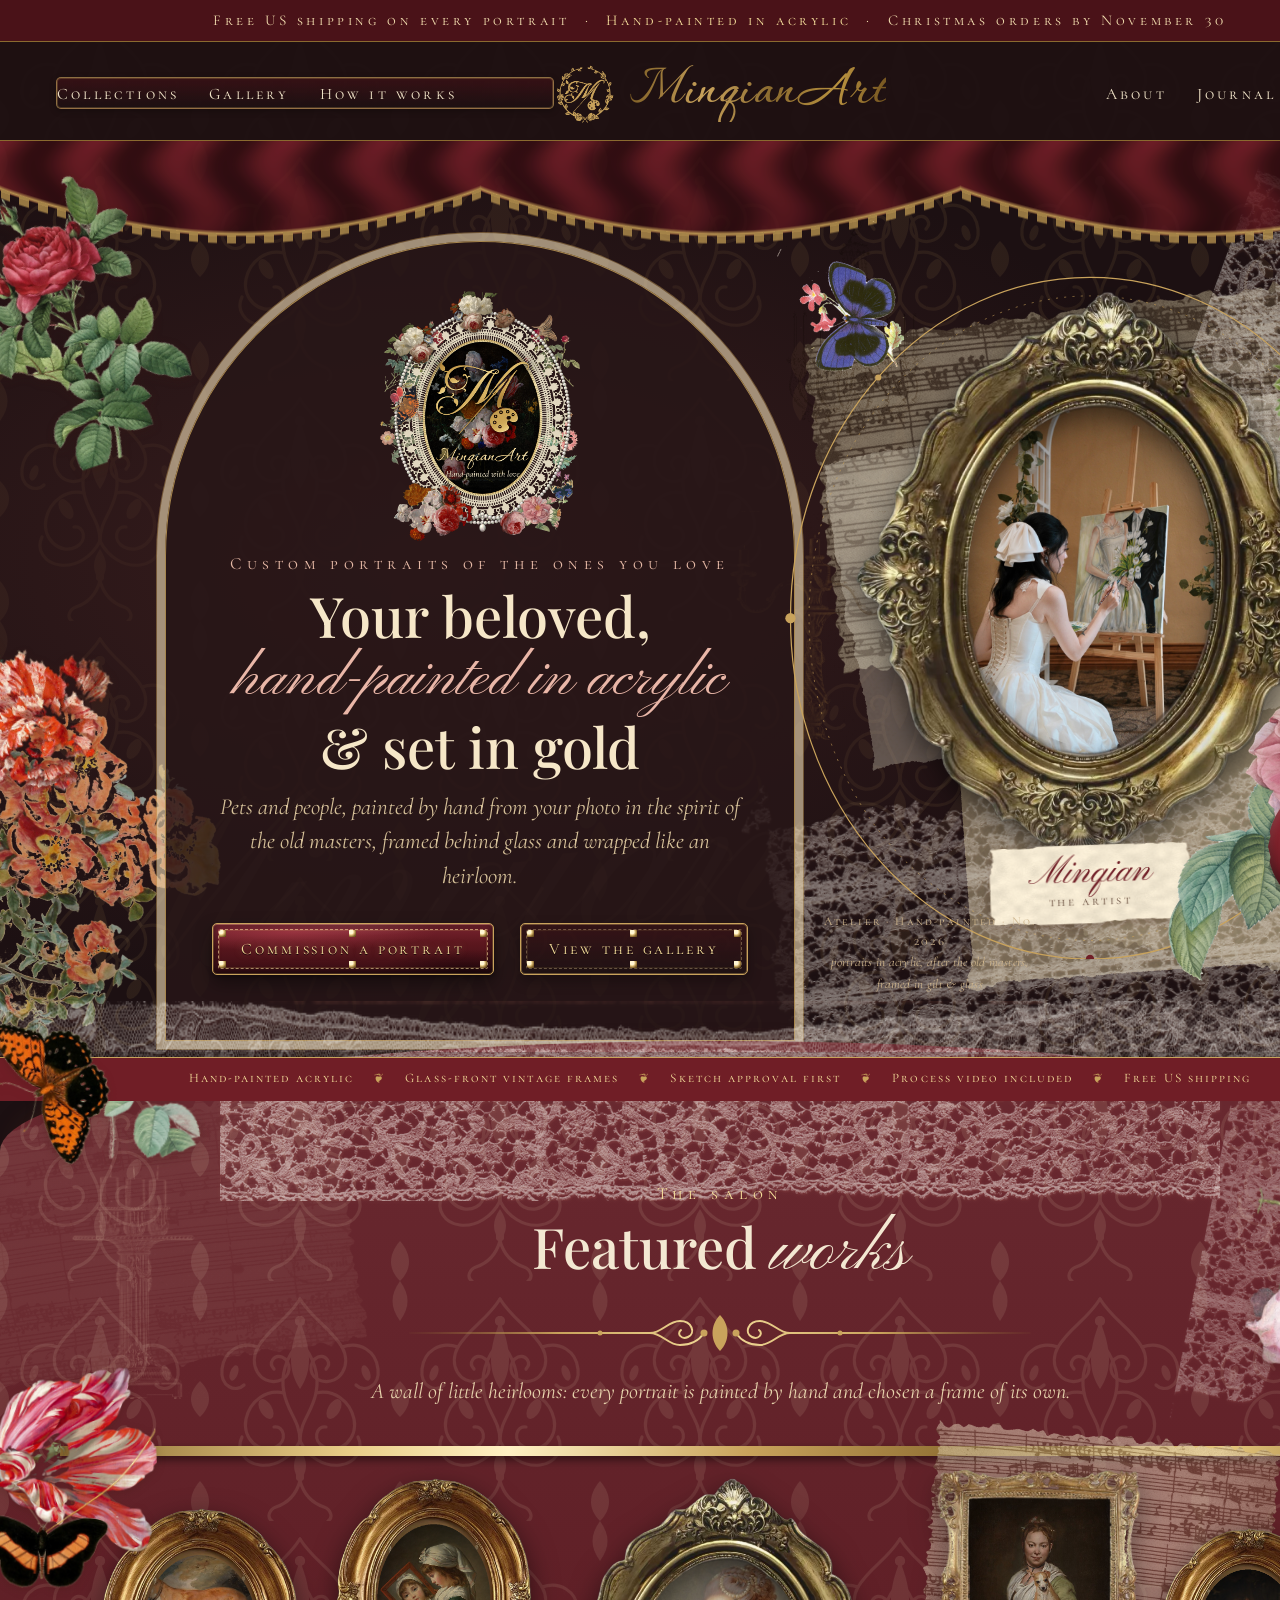
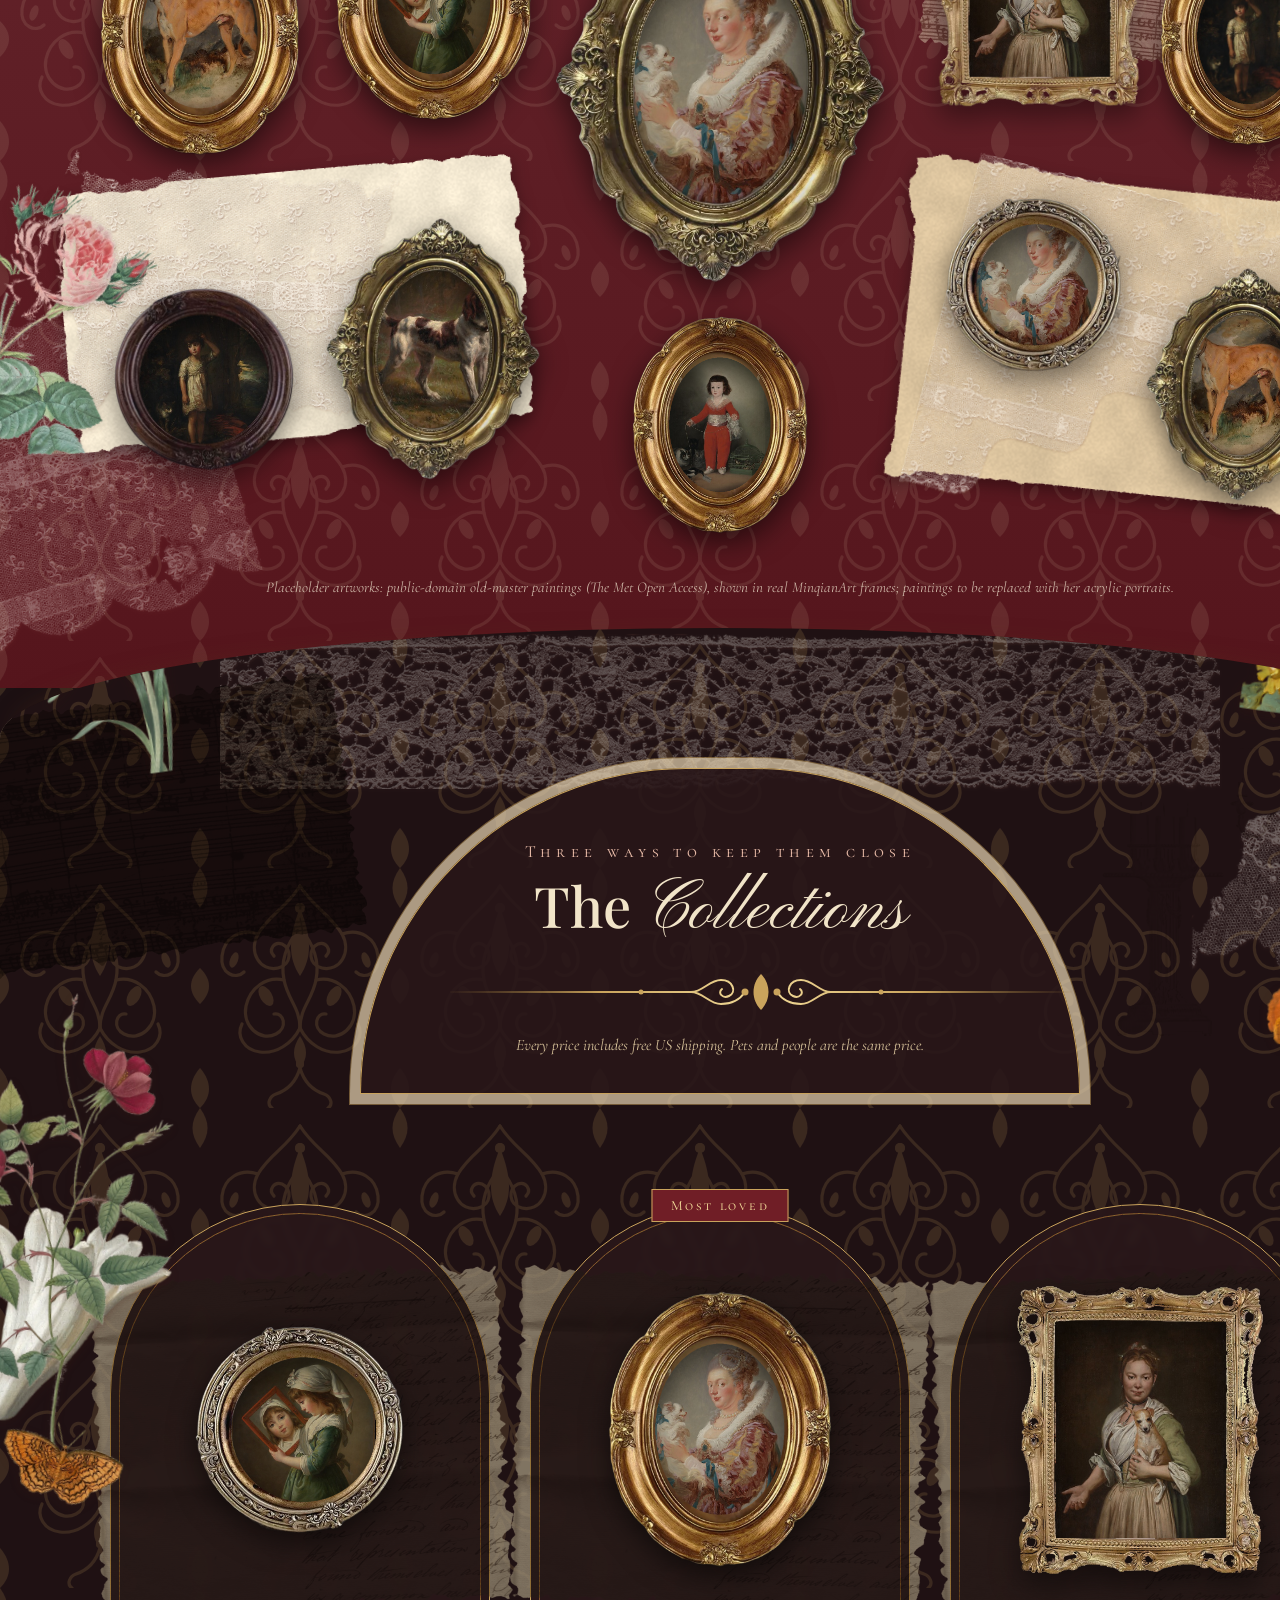
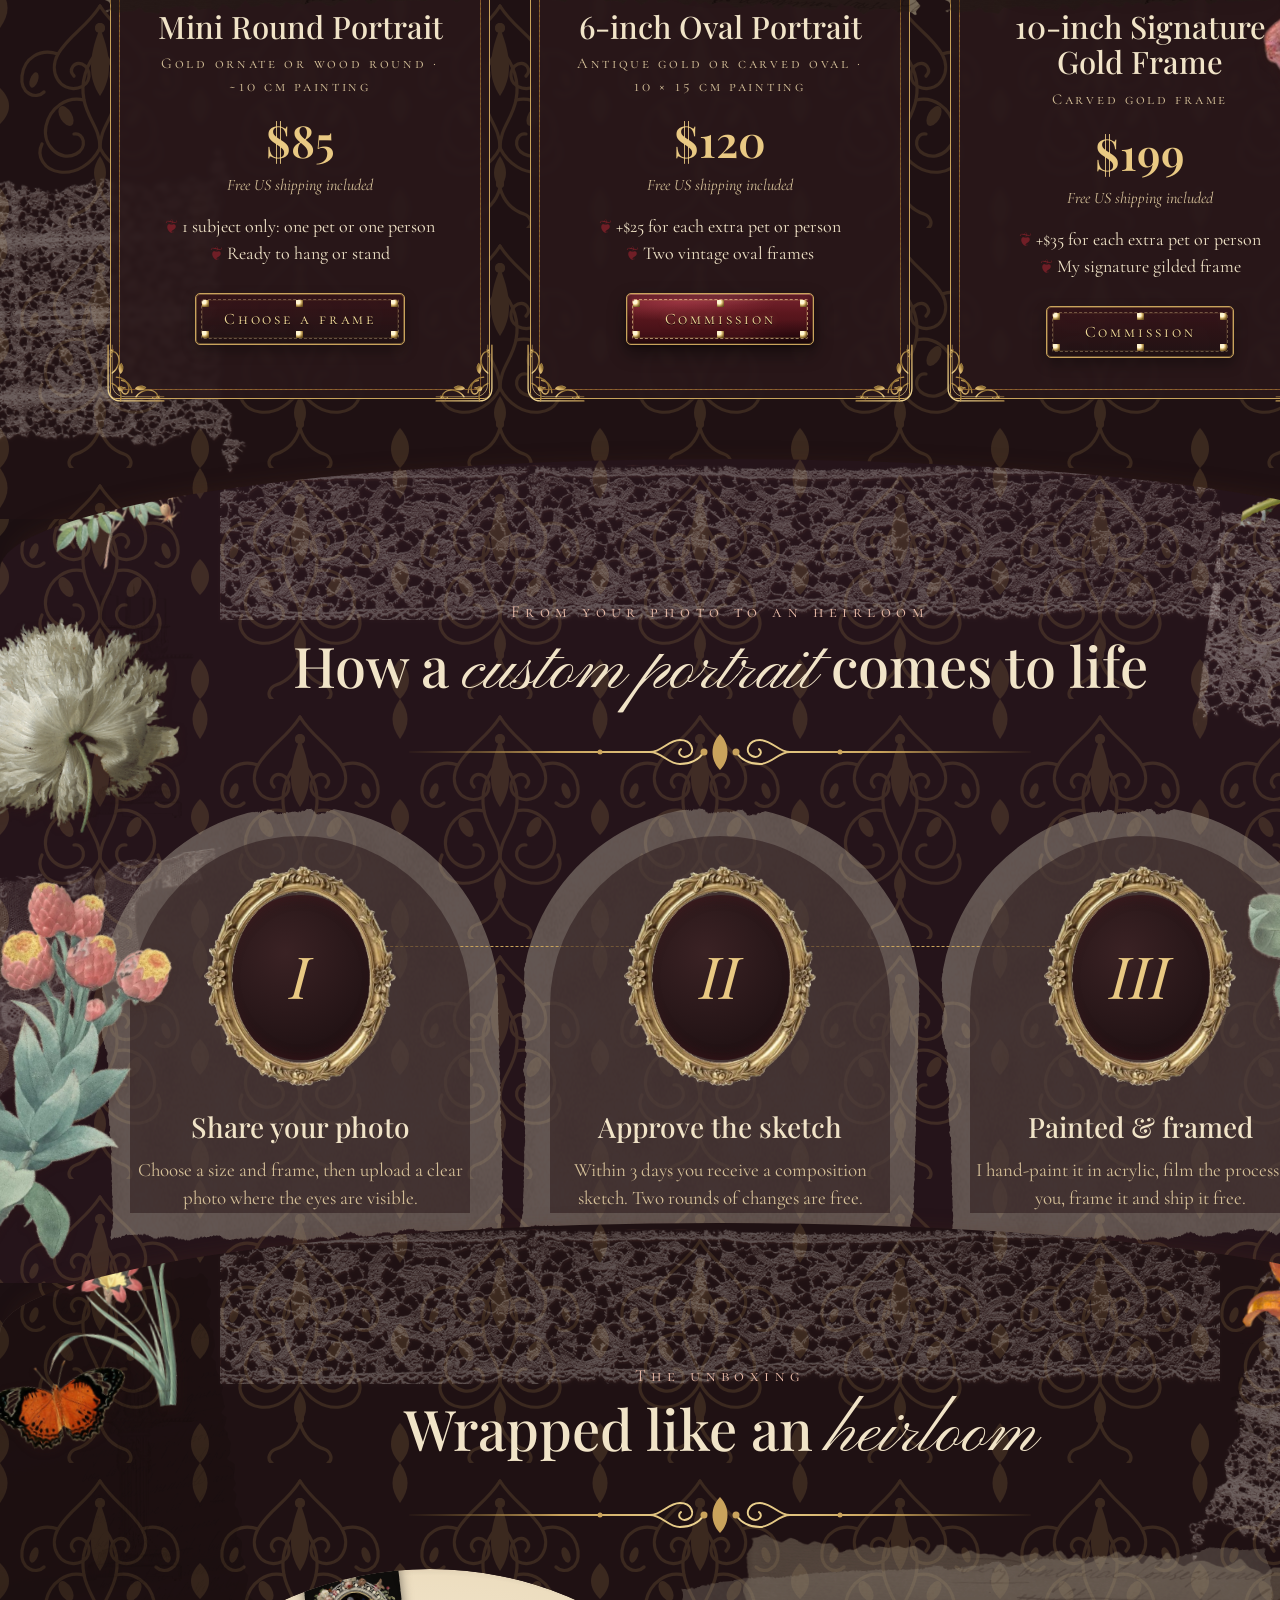
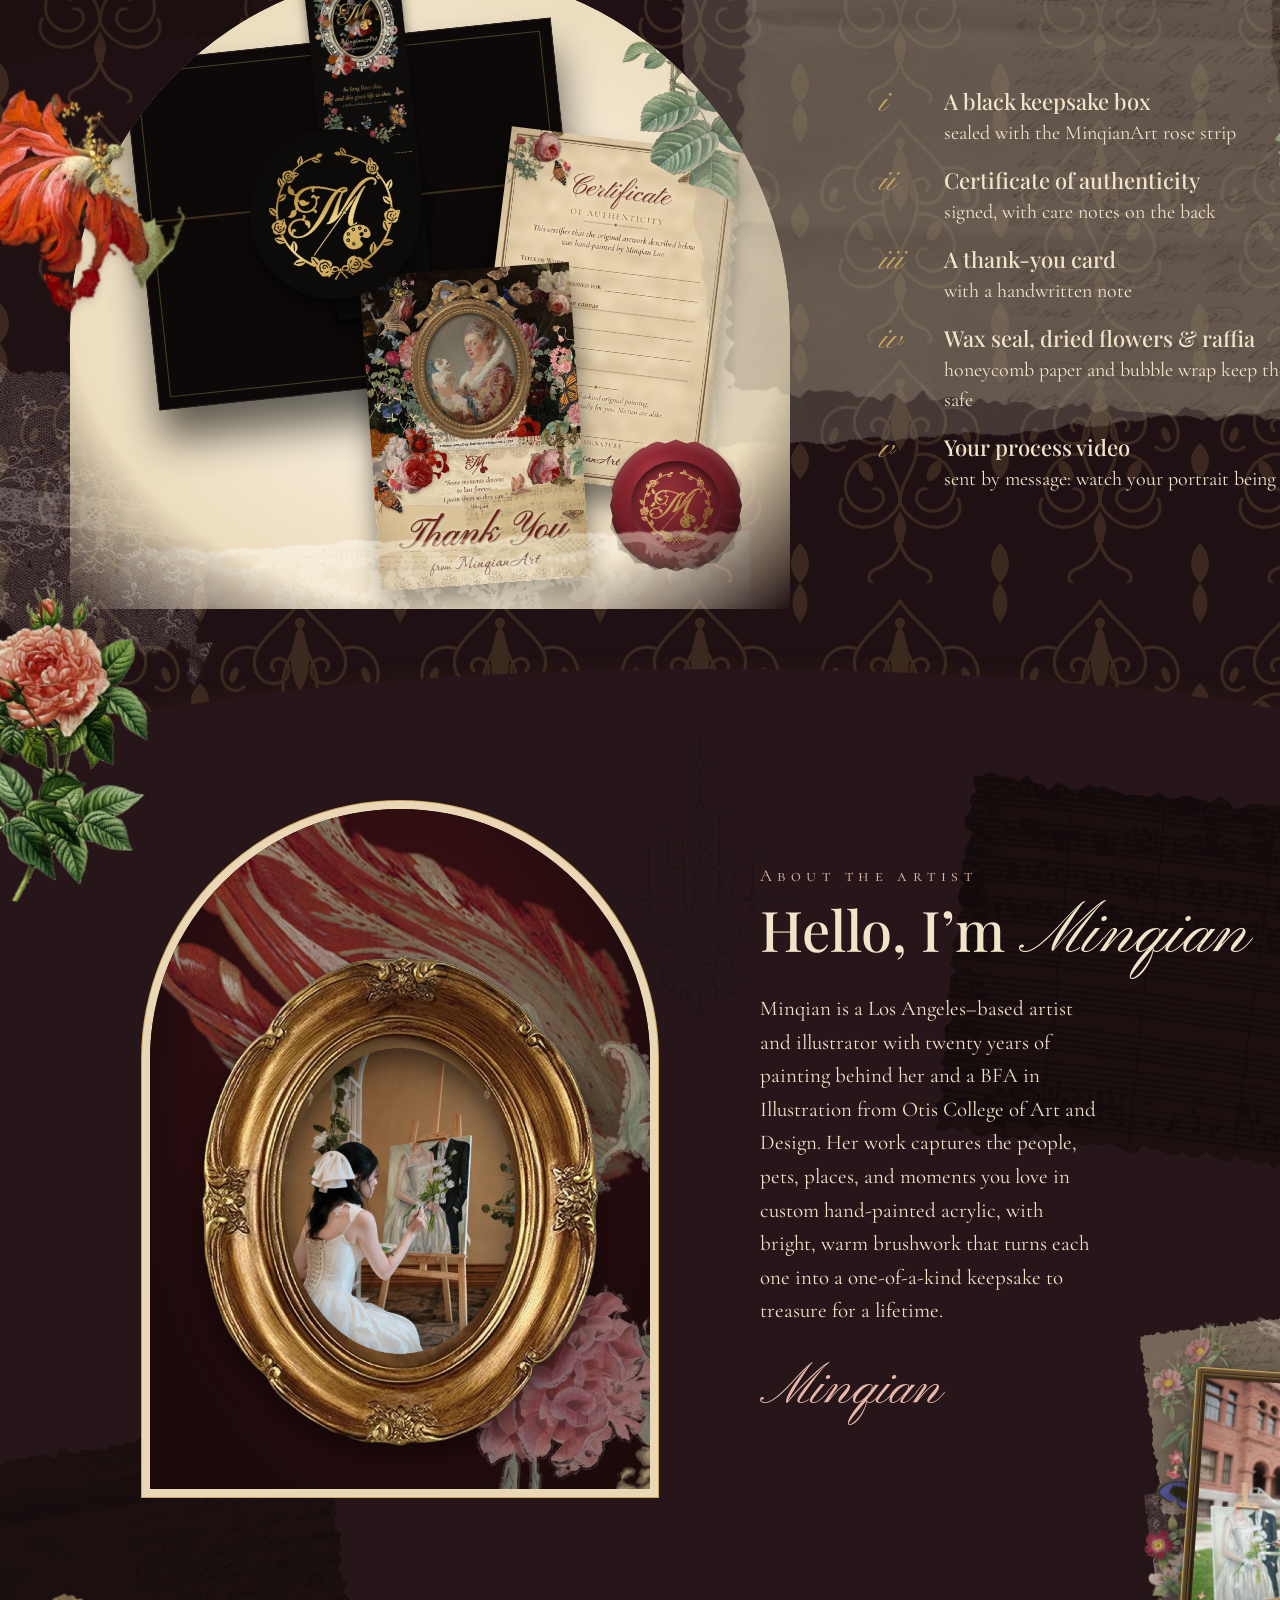
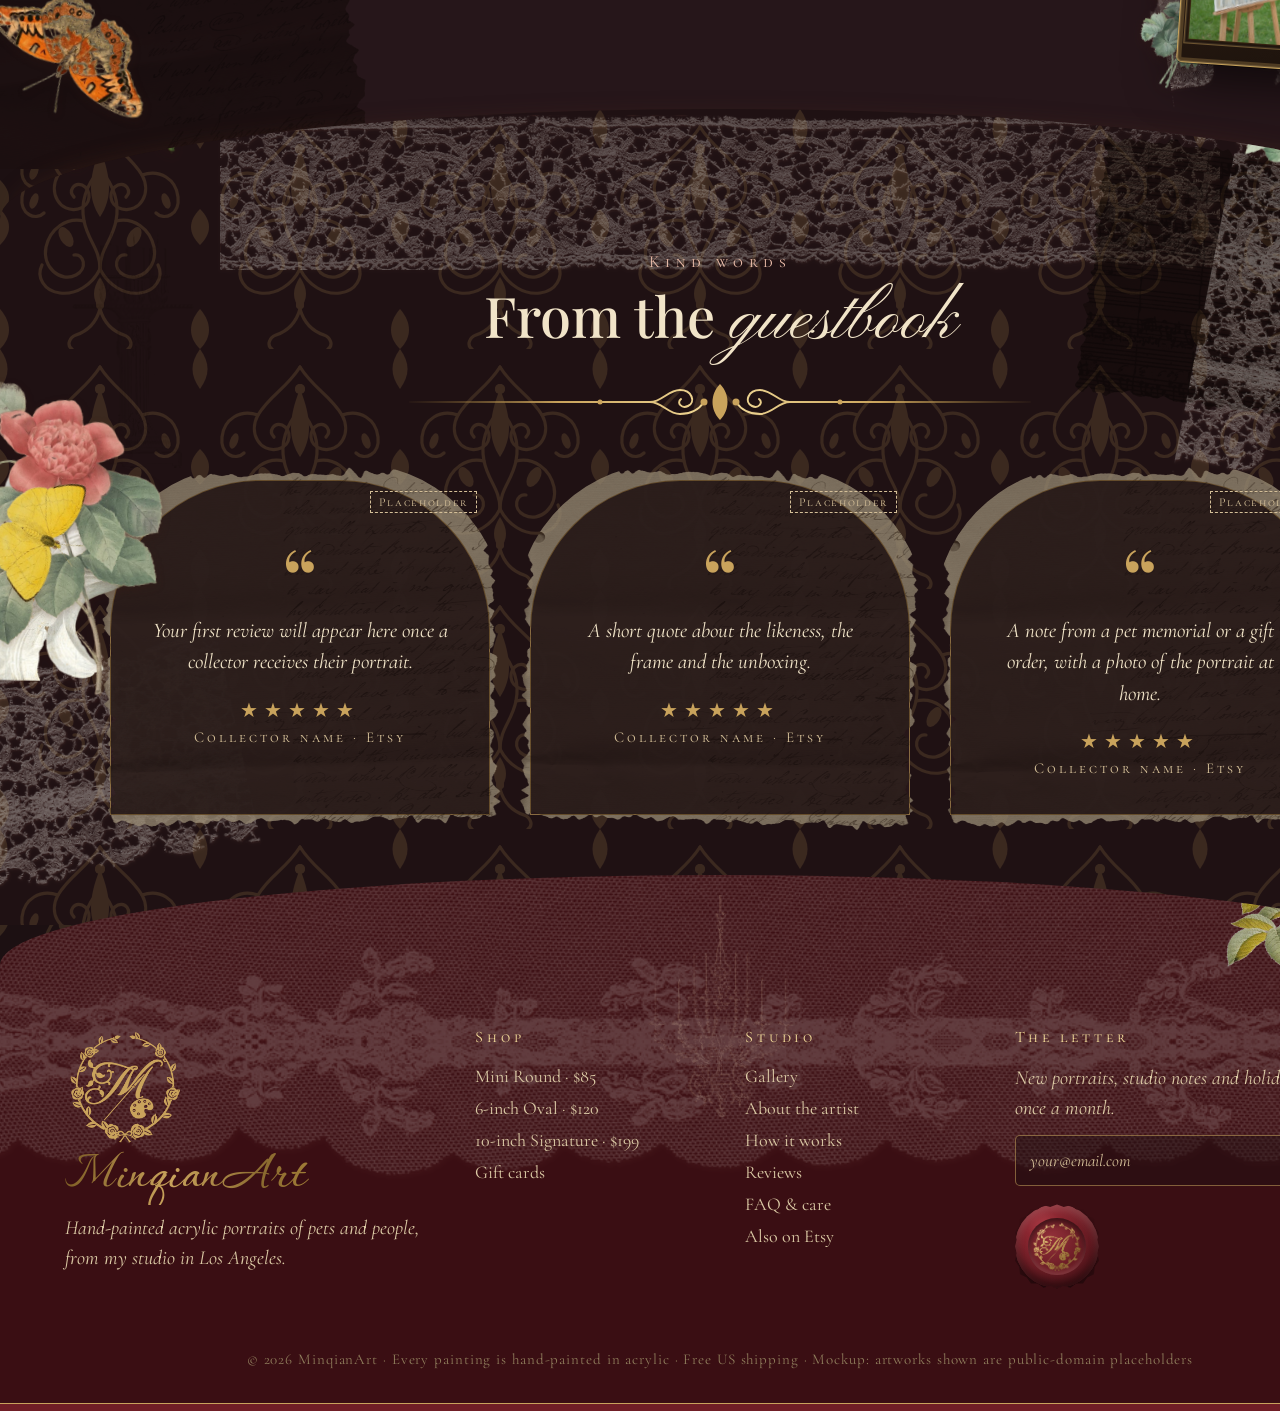
==== index.html @ 3412a164 "Mobile bio under S-oval; lush desktop About card deco Inline hero bio on mobile; richer lace/flower " ====
<!DOCTYPE html>
<html><head><meta charset="utf-8"><meta name="viewport" content="width=device-width,initial-scale=1"><title data-i18n-title="k22a8cf57" data-suffix="">MinqianArt · Hand-painted acrylic portraits</title>
<link rel="stylesheet" href="style.css"><link rel="stylesheet" href="v2.css"><link rel="stylesheet" href="v3.css"><link rel="stylesheet" href="mobile.css"><link rel="stylesheet" href="v2_mobile.css"><link rel="stylesheet" href="v3_mobile.css"><link rel="stylesheet" href="v4.css"><link rel="stylesheet" href="v4_mobile.css"><link rel="stylesheet" href="v5.css"><link rel="stylesheet" href="v5_mobile.css"><link rel="stylesheet" href="v6.css"><link rel="stylesheet" href="v7.css"><link rel="stylesheet" href="v8.css"><link rel="stylesheet" href="v9.css"><link rel="stylesheet" href="v12.css"><link rel="stylesheet" href="frames_real.css"><link rel="stylesheet" href="site.css"><link rel="stylesheet" href="buttons_c.css"><link rel="stylesheet" href="mobile_compose.css"><link rel="stylesheet" href="frames_real.css"><script>try{var t=localStorage.getItem("ma-theme");if(t!=="light")document.documentElement.setAttribute("data-theme","dark");}catch(e){}</script><script src="i18n.js" defer></script><script src="site.js" defer></script><script src="frame_art.js"></script><script src="product_ui.js" defer></script></head><body class="parlour v2 cream v3 v4 v5 v6 v7 v8 v9 v12"><div class="mborder" aria-hidden="true"><img class="pc mb fw l" data-id="ml0" style="top:2.293%;left:-31px;width:106px;transform:rotate(5deg)" src="assets/v5/p_ch055.png" data-anc="11" data-dy="-1"><img class="pc mb fw l" data-id="ml1" style="top:4.008%;left:-54px;width:120px;transform:rotate(12deg)" src="assets/v5/p_ch023.png" data-anc="11" data-dy="102"><img class="pc mb bf l" data-id="ml2" style="top:12.890%;left:-17px;width:59px;transform:rotate(18deg)" src="assets/v5/b_bf12_8.png" data-anc="11" data-dy="636"><img class="pc mb fw l" data-id="ml3" style="top:19.191%;left:-36px;width:120px;transform:rotate(2deg)" src="assets/v5/p_ch015.png" data-anc="13" data-dy="205.2"><img class="pc mb fw l" data-id="ml4" style="top:26.196%;left:-36px;width:123px;transform:rotate(1deg)" src="assets/v7/dh_mh1099_tulip.png" data-anc="20" data-dy="18.7"><img class="pc mb bf l" data-id="ml5" style="top:32.334%;left:-18px;width:62px;transform:rotate(16deg)" src="assets/v5/b_bf03_10.png" data-anc="33" data-dy="75.2"><img class="pc mb fw l" data-id="ml6" style="top:38.238%;left:-32px;width:109px;transform:rotate(-6deg)" src="assets/v5/p_ch032.png" data-anc="43" data-dy="64.6"><img class="pc mb fw l" data-id="ml7" style="top:43.997%;left:-75px;width:119px;transform:rotate(-12deg)" src="assets/v5/p_ch020.png" data-anc="44" data-dy="61.5"><img class="pc mb bf l" data-id="ml8" style="top:50.840%;left:-17px;width:58px;transform:rotate(-6deg)" src="assets/v5/b_bf07_4.png" data-anc="44" data-dy="472.5"><img class="pc mb fw l" data-id="ml9" style="top:56.274%;left:-51px;width:106px;transform:rotate(10deg)" src="assets/v5/p_ch025.png" data-anc="44" data-dy="799.5"><img class="pc mb fw l" data-id="ml10" style="top:61.943%;left:-30px;width:101px;transform:rotate(-11deg)" src="assets/v5/p_ch071.png" data-anc="44" data-dy="1140.5"><img class="pc mb bf l" data-id="ml11" style="top:67.214%;left:-19px;width:64px;transform:rotate(-6deg)" src="assets/v5/b_bf13_7.png" data-anc="44" data-dy="1457.5"><img class="pc mb fw l" data-id="ml12" style="top:73.533%;left:-51px;width:105px;transform:rotate(-9deg)" src="assets/v5/p_ro03.png" data-anc="44" data-dy="1837.5"><img class="pc mb fw l" data-id="ml13" style="top:79.437%;left:-34px;width:115px;transform:rotate(14deg)" src="assets/v7/dh_mh1099_rose2.png" data-anc="44" data-dy="2192.5"><img class="pc mb bf l" data-id="ml14" style="top:85.611%;left:-37px;width:59px;transform:rotate(13deg)" src="assets/v5/b_bf10_21.png" data-anc="96" data-dy="69.9"><img class="pc mb fw l" data-id="ml15" style="top:93.681%;left:-65px;width:101px;transform:rotate(13deg)" src="assets/v5/p_ch061.png" data-anc="99" data-dy="41.9"><img class="pc mb fw l" data-id="ml16" style="top:99.007%;left:-55px;width:123px;transform:rotate(13deg)" src="assets/v5/p_ch004.png" data-anc="100" data-dy="47.4"><img class="pc mb bf r" data-id="mr17" style="top:4.532%;right:-19px;width:66px;transform:rotate(13deg)" src="assets/v5/b_bf10_221.png" data-anc="11" data-dy="134"><img class="pc mb fw r" data-id="mr18" style="top:13.251%;right:-71px;width:115px;transform:rotate(-18deg)" src="assets/v5/p_ro15.png" data-anc="11" data-dy="658"><img class="pc mb fw r" data-id="mr19" style="top:16.736%;right:-35px;width:118px;transform:rotate(-7deg)" src="assets/v5/p_ch039.png" data-anc="13" data-dy="57.2"><img class="pc mb bf r" data-id="mr20" style="top:21.249%;right:-25px;width:56px;transform:rotate(-15deg)" src="assets/v5/b_bf08_0.png" data-anc="13" data-dy="329.2"><img class="pc mb fw r" data-id="mr21" style="top:30.529%;right:-31px;width:106px;transform:rotate(1deg)" src="assets/v5/p_ch008.png" data-anc="32" data-dy="41.2"><img class="pc mb fw r" data-id="mr22" style="top:36.469%;right:-35px;width:117px;transform:rotate(14deg)" src="assets/v7/dh_mh1099_wlily2.png" data-anc="34" data-dy="48.6"><img class="pc mb bf r" data-id="mr23" style="top:42.481%;right:-18px;width:62px;transform:rotate(15deg)" src="assets/v5/b_bf12_82.png" data-anc="43" data-dy="319.6"><img class="pc mb fw r" data-id="mr24" style="top:48.204%;right:-35px;width:119px;transform:rotate(11deg)" src="assets/v5/p_ch046.png" data-anc="44" data-dy="314.5"><img class="pc mb fw r" data-id="mr25" style="top:53.674%;right:-33px;width:111px;transform:rotate(4deg)" src="assets/v5/p_ch042.png" data-anc="44" data-dy="642.5"><img class="pc mb bf r" data-id="mr26" style="top:60.643%;right:-17px;width:58px;transform:rotate(-8deg)" src="assets/v5/b_bf05_33.png" data-anc="44" data-dy="1062.5"><img class="pc mb fw r" data-id="mr27" style="top:65.499%;right:-36px;width:121px;transform:rotate(9deg)" src="assets/v5/p_ch003.png" data-anc="44" data-dy="1354.5"><img class="pc mb fw r" data-id="mr28" style="top:71.457%;right:-32px;width:107px;transform:rotate(1deg)" src="assets/v5/p_ch018.png" data-anc="44" data-dy="1712.5"><img class="pc mb bf r" data-id="mr29" style="top:77.054%;right:-19px;width:65px;transform:rotate(-3deg)" src="assets/v5/b_bf05_0.png" data-anc="44" data-dy="2048.5"><img class="pc mb fw r" data-id="mr30" style="top:84.095%;right:-32px;width:108px;transform:rotate(-16deg)" src="assets/v7/dh_mh1099_wlily.png" data-anc="90" data-dy="128.9"><img class="pc mb fw r" data-id="mr31" style="top:89.655%;right:-35px;width:119px;transform:rotate(-1deg)" src="assets/v5/p_ch069.png" data-anc="98" data-dy="51.9"><img class="pc mb bf r" data-id="mr32" style="top:94.963%;right:-17px;width:57px;transform:rotate(5deg)" src="assets/v5/b_bf00_105.png" data-anc="99" data-dy="118.9"></div><div class="fborder" aria-hidden="true"><img class="v4r fw r" style="top:265px;right:-103px;width:265px;transform:rotate(-9deg) scaleX(-1)" src="assets/v5/p_ro12.png" data-anc="3" data-dy="124.5"><img class="v4r fw r" style="top:760px;right:-165px;width:319px;transform:rotate(16deg) scaleX(-1)" src="assets/v4keep/fl_peony.png" data-anc="3" data-dy="619.5"><img class="pc fw l" data-id="l0" style="top:2.437%;left:-51px;width:222px;transform:rotate(-19deg)" src="assets/v5/p_ro15.png" data-anc="3" data-dy="45.5"><img class="pc fw l" data-id="l1" style="top:8.249%;left:-73px;width:192px;transform:rotate(-19deg)" src="assets/v7/dh_mh49_carnB.png" data-anc="3" data-dy="490.5"><img class="pc bf l" data-id="l2" style="top:13.393%;left:-24px;width:134px;transform:rotate(18deg)" src="assets/v5/b_bf03_10.png" data-anc="3" data-dy="883.5"><img class="pc fw l" data-id="l3" style="top:18.794%;left:-44px;width:201px;transform:rotate(-3deg)" src="assets/v7/dh_mh1099_tulip.png" data-anc="32" data-dy="62"><img class="pc fw l" data-id="l4" style="top:24.529%;left:-78px;width:212px;transform:rotate(20deg)" src="assets/v5/p_ch039.png" data-anc="33" data-dy="408"><img class="pc bf l" data-id="l5" style="top:29.480%;left:-24px;width:133px;transform:rotate(1deg)" src="assets/v5/b_bf09_6.png" data-anc="34" data-dy="27"><img class="pc fw l" data-id="l6" style="top:35.523%;left:-70px;width:244px;transform:rotate(-5deg)" src="assets/v7/dh_mh1099_wlily2.png" data-anc="43" data-dy="349"><img class="pc fw l" data-id="l7" style="top:39.577%;left:-75px;width:249px;transform:rotate(3deg)" src="assets/v5/p_ro09.png" data-anc="44" data-dy="223.3"><img class="pc bf l" data-id="l8" style="top:45.221%;left:-1px;width:124px;transform:rotate(18deg)" src="assets/v5/b_bf10_221.png" data-anc="44" data-dy="655.3"><img class="pc fw l" data-id="l9" style="top:50.468%;left:-61px;width:239px;transform:rotate(-9deg)" src="assets/v7/dh_nga_peony.png" data-anc="55" data-dy="19.5"><img class="pc fw l" data-id="l10" style="top:54.933%;left:-55px;width:192px;transform:rotate(19deg)" src="assets/v5/p_ch023.png" data-anc="57" data-dy="158.5"><img class="pc bf l" data-id="l11" style="top:60.000%;left:-14px;width:144px;transform:rotate(-11deg)" src="assets/v5/b_bf11_11.png" data-anc="67" data-dy="18.5"><img class="pc fw l" data-id="l12" style="top:65.208%;left:-57px;width:240px;transform:rotate(20deg)" src="assets/v7/dh_mh1099_redfl.png" data-anc="70" data-dy="210"><img class="pc fw l" data-id="l13" style="top:71.572%;left:-70px;width:222px;transform:rotate(11deg)" src="assets/v5/p_ro17.png" data-anc="70" data-dy="697"><img class="pc bf l" data-id="l14" style="top:76.395%;left:-2px;width:138px;transform:rotate(-10deg)" src="assets/v5/b_bf05_5.png" data-anc="76" data-dy="226"><img class="pc fw l" data-id="l15" style="top:82.476%;left:-57px;width:192px;transform:rotate(1deg)" src="assets/v7/dh_mh1099_wlily.png" data-anc="76" data-dy="691"><img class="pc fw l" data-id="l16" style="top:87.672%;left:-68px;width:234px;transform:rotate(-7deg)" src="assets/v5/p_ch018.png" data-anc="88" data-dy="90.5"><img class="pc bf l" data-id="l17" style="top:93.060%;left:-9px;width:111px;transform:rotate(-20deg)" src="assets/v5/b_bf07_4.png" data-anc="90" data-dy="5.5"><img class="pc fw r" data-id="r18" style="top:14.766%;right:-57px;width:246px;transform:rotate(6deg)" src="assets/v7/dh_mh1099_rose1.png" data-anc="20" data-dy="88.5"><img class="pc fw r" data-id="r19" style="top:20.103%;right:-88px;width:220px;transform:rotate(15deg)" src="assets/v5/p_ch003.png" data-anc="33" data-dy="70"><img class="pc bf r" data-id="r20" style="top:25.696%;right:-6px;width:126px;transform:rotate(-18deg)" src="assets/v5/b_bf05_33.png" data-anc="33" data-dy="497"><img class="pc fw r" data-id="r21" style="top:31.392%;right:-65px;width:247px;transform:rotate(-8deg)" src="assets/v7/gr_khm3043_lilies.png" data-anc="43" data-dy="33"><img class="pc fw r" data-id="r22" style="top:36.511%;right:-80px;width:213px;transform:rotate(4deg)" src="assets/v5/p_ch046.png" data-anc="43" data-dy="425"><img class="pc bf r" data-id="r23" style="top:41.360%;right:-2px;width:119px;transform:rotate(-19deg)" src="assets/v5/b_bf06_80.png" data-anc="44" data-dy="359.3"><img class="pc fw r" data-id="r24" style="top:46.774%;right:-66px;width:248px;transform:rotate(14deg)" src="assets/v7/dh_mh1099_bud.png" data-anc="44" data-dy="773.3"><img class="pc fw r" data-id="r25" style="top:52.842%;right:-46px;width:240px;transform:rotate(2deg)" src="assets/v5/p_ch004.png" data-anc="56" data-dy="106.5"><img class="pc bf r" data-id="r26" style="top:58.294%;right:-15px;width:144px;transform:rotate(19deg)" src="assets/v5/b_bf00_105.png" data-anc="58" data-dy="28.5"><img class="pc fw r" data-id="r27" style="top:62.848%;right:-65px;width:228px;transform:rotate(17deg)" src="assets/v5/p_ch042.png" data-anc="70" data-dy="30"><img class="pc fw r" data-id="r28" style="top:67.979%;right:-90px;width:210px;transform:rotate(1deg)" src="assets/v5/p_ch061.png" data-anc="70" data-dy="422"><img class="pc bf r" data-id="r29" style="top:73.342%;right:-21px;width:129px;transform:rotate(-9deg)" src="assets/v5/b_bf02_7.png" data-anc="71" data-dy="133"><img class="pc fw r" data-id="r30" style="top:78.384%;right:-190px;width:150px;transform:rotate(28deg)" src="assets/v5/p_ch026.png" data-anc="76" data-dy="580"><img class="pc fw r" data-id="r31" style="top:83.310%;right:-175px;width:130px;transform:rotate(20deg)" src="assets/v5/p_ro03.png" data-anc="77" data-dy="220"><img class="pc bf r" data-id="r32" style="top:89.686%;right:-16px;width:131px;transform:rotate(-5deg)" src="assets/v5/b_bf03_45.png" data-anc="89" data-dy="142.5"></div>
<div class="topbar"><div class="site-ctl ctl-top"><select class="lang-sel" aria-label="Language" data-i18n-aria="k4994a8ff"><option value="en">English</option><option value="zh-Hans">简体中文</option><option value="zh-Hant">繁體中文</option><option value="es">Español</option><option value="fr">Français</option><option value="de">Deutsch</option><option value="ja">日本語</option><option value="ko">한국어</option></select><button class="theme-btn" type="button" aria-label="Dark mode" data-i18n-aria="k3924c958" data-i18n-aria-light="k6c3e844b"><svg viewBox="0 0 24 24" class="ic-moon" aria-hidden="true"><path d="M20 14.5A8 8 0 0 1 9.5 4a8 8 0 1 0 10.5 10.5z" fill="currentColor"/></svg><svg viewBox="0 0 24 24" class="ic-sun" aria-hidden="true"><circle cx="12" cy="12" r="4.2" fill="currentColor"/><g stroke="currentColor" stroke-width="1.8" stroke-linecap="round"><path d="M12 2.5v2.6M12 18.9v2.6M2.5 12h2.6M18.9 12h2.6M5.3 5.3l1.8 1.8M16.9 16.9l1.8 1.8M5.3 18.7l1.8-1.8M16.9 7.1l1.8-1.8"/></g></svg></button></div><span data-i18n="ka614c625">Free US shipping on every portrait &nbsp;·&nbsp; <b>Hand-painted in acrylic</b> &nbsp;·&nbsp; Christmas orders by November 30</span></div>
<header class="site"><nav><a href="#collections" data-i18n="ka9fc9193">Collections</a><a href="#gallery" data-i18n="k5c93310d">Gallery</a><a href="#how" data-i18n="k9ffdb952">How it works</a></nav>
<div class="brand"><img src="assets/brand/emblem_wreath_gold.png"><span class="wordmark gold">MinqianArt</span></div>
<nav class="r"><a href="#about" data-i18n="k8f7f4c1c">About</a><a href="journal.html" data-i18n="k6b2b5614">Journal</a><a href="#"><span data-i18n="ka85eba4c">Cart</span><span class="cartdot">0</span></a></nav></header>
<div class="m-menu" id="m-menu"><a href="#collections" data-i18n="ka9fc9193">Collections</a><a href="#gallery" data-i18n="k5c93310d">Gallery</a><a href="#how" data-i18n="k9ffdb952">How it works</a><a href="#about" data-i18n="k8f7f4c1c">About</a><a href="#reviews" data-i18n="k34e80a79">Reviews</a><a href="journal.html" data-i18n="k6b2b5614">Journal</a><div class="site-ctl ctl-menu"><select class="lang-sel" aria-label="Language" data-i18n-aria="k4994a8ff"><option value="en">English</option><option value="zh-Hans">简体中文</option><option value="zh-Hant">繁體中文</option><option value="es">Español</option><option value="fr">Français</option><option value="de">Deutsch</option><option value="ja">日本語</option><option value="ko">한국어</option></select><button class="theme-btn" type="button" aria-label="Dark mode" data-i18n-aria="k3924c958" data-i18n-aria-light="k6c3e844b"><svg viewBox="0 0 24 24" class="ic-moon" aria-hidden="true"><path d="M20 14.5A8 8 0 0 1 9.5 4a8 8 0 1 0 10.5 10.5z" fill="currentColor"/></svg><svg viewBox="0 0 24 24" class="ic-sun" aria-hidden="true"><circle cx="12" cy="12" r="4.2" fill="currentColor"/><g stroke="currentColor" stroke-width="1.8" stroke-linecap="round"><path d="M12 2.5v2.6M12 18.9v2.6M2.5 12h2.6M18.9 12h2.6M5.3 5.3l1.8 1.8M16.9 16.9l1.8 1.8M5.3 18.7l1.8-1.8M16.9 7.1l1.8-1.8"/></g></svg></button></div></div>

<section class="hero"><img class="drape" src="assets/v3/drape_top.png"><img class="drape-lace" src="assets/v4/lace_panel2.png">
<div class="bigscript">MinqianArt</div>
<img class="chand-hero" src="assets/v3/chandelier1.png">
<div class="tblock tb1" data-i18n="k00dac6b2">Atelier · Hand-painted · No. 2026<br><i>portraits in acrylic, after the old masters,<br>framed in gilt &amp; glass</i></div>
<img data-id="in1" class="pc veer-bl" src="assets/v7/gr_roses_wreath.png">
<div class="arch-panel"></div><div class="copy">
 <img class="emb" src="assets/brand/emblem_A2c.png">
 <div class="kicker" data-i18n="ke34ee8f0">Custom portraits of the ones you love</div>
 <h1 class="" data-i18n="kff361e23">Your beloved, <em>hand-painted in acrylic</em>&amp; set in gold</h1>
 <p data-i18n="k09fa39bf">Pets and people, painted by hand from your photo in the spirit of the old masters, framed behind glass and wrapped like an heirloom.</p>
 <div class="btns"><a class="btn gold-btn" href="#collections" data-i18n="ka464bcc7">Commission a portrait</a><a class="btn wine" href="#gallery" data-i18n="k6a45517d">View the gallery</a></div>
</div>
<div class="collage-hero">
 <img class="h-music" src="assets/v3/music1.png"><img class="h-letter" src="assets/v3/letter1.png"><img class="ch-paper1" src="assets/collage/paper_sepia.png">
 <img class="ch-vellum" src="assets/collage/vellum.png"><img class="h-lace1" src="assets/v4/lace_panel1.png"><img class="h-lace2" src="assets/v4/lace_corner1.png"><img class="h-candle" src="assets/v3/candelabra2.png">
</div>
<div class="art-wrap"><svg class="orbit" viewBox="0 0 600 700"><ellipse cx="300" cy="370" rx="290" ry="330" fill="none" stroke="#c9a35c" stroke-width="1.2"></ellipse><ellipse cx="300" cy="370" rx="272" ry="312" fill="none" stroke="#c9a35c" stroke-width=".6" stroke-dasharray="2 6"></ellipse><circle cx="10" cy="370" r="5" fill="#c9a35c"></circle><circle cx="590" cy="370" r="5" fill="#c9a35c"></circle><circle cx="300" cy="700" r="4" fill="#701e26"></circle><circle cx="95" cy="137" r="3" fill="#c9a35c"></circle><circle cx="505" cy="603" r="3" fill="#c9a35c"></circle></svg><div class="fr real f-S oval artist" style="width:470px"><img class="art" src="assets/artist_photo.jpg" alt="Minqian, the artist"><img class="frame" src="assets/brand/frames_real/S_carved_oval.png" alt=""></div>
 
 <div class="nameplate"><span class="script">Minqian</span><small data-i18n="k82c98443">the artist</small></div></div>

<div class="hero-about" id="about-hero">
 <div class="kicker" data-i18n="ke510af91">About the artist</div>
 <h2 class="sect" data-i18n="kbfc274a3">Hello, I’m <em>Minqian</em></h2>
 <p data-i18n="kb0b8bd44">Minqian is a Los Angeles–based artist and illustrator with twenty years of painting behind her and a BFA in Illustration from Otis College of Art and Design. Her work captures the people, pets, places, and moments you love in custom hand-painted acrylic, with bright, warm brushwork that turns each one into a one-of-a-kind keepsake to treasure for a lifetime.</p>
 <p class="sig">Minqian</p>
</div>
<img class="bf1" src="assets/v4keep/bf_callithea.png"><img class="bf2" src="assets/v4keep/bf_painted_lady.png">
<img class="rose-r" src="assets/v4keep/rose_redoute.png">
<div class="badge"><div class="wax"></div></div>
<img class="hem-lace" src="assets/v4/lace_strip_long.png"><div class="ribbon"><span data-i18n="kd8d54fee">Hand-painted acrylic</span><i>❦</i><span data-i18n="k69f3b18a">Glass-front vintage frames</span><i>❦</i><span data-i18n="k7d83f3c9">Sketch approval first</span><i>❦</i><span data-i18n="kd61b6715">Process video included</span><i>❦</i><span data-i18n="k1f230f2c">Free US shipping</span></div>
</section>

<section class="featured cl" id="gallery"><img class="sx-drape" src="assets/v4/lace_strip_c.png"><img class="sx-eph" src="assets/v3/music2.png"><img class="sx-lace l" src="assets/v4/lace_frag1.png"><img class="sx-lace r" src="assets/v4/lace_corner1.png"><img data-id="in2" class="pc sx-fl l" src="assets/v5/p_ch043.png"><img data-id="in3" class="pc sx-fl r" src="assets/v7/dh_mh49_carnA.png"><img class="sx-candle l" src="assets/v3/candelabra1.png"><img class="sx-candle r" src="assets/v3/candelabra2.png">
<div class="kicker" data-i18n="kde99e91b">The salon</div>
<h2 class="sect" data-i18n="kf1436dc2">Featured <em>works</em></h2><div class="divider"></div>
<p class="lede" data-i18n="k8374612f">A wall of little heirlooms: every portrait is painted by hand and chosen a frame of its own.</p>
<div class="salon"><div class="rail"></div>
 <img class="sp p1" src="assets/collage/paper_cream.png"><img class="sp p2" src="assets/collage/paper_kraft.png"><img class="sp p3" src="assets/collage/paper_sepia.png"><img class="sp p4" src="assets/collage/vellum.png">
 <img class="sl l1" src="assets/v4/lace_frag2.png"><img class="sl l3" src="assets/v4/lace_corner2.png"><img class="sl l5" src="assets/v3/music2.png"><img class="sl l6" src="assets/v3/chandelier3.png">
  <div class="fr real f-R oval" style="width:200px;left:0;top:40px"><img class="art" src="assets/art/landseer_deerhound.jpg" alt=""><img class="frame" src="assets/brand/frames_real/R_gold_oval.png" alt=""></div>
 <div class="fr real f-O round" style="width:180px;left:14px;top:420px"><img class="art" src="assets/art/gainsborough_cat.jpg" alt=""><img class="frame" src="assets/brand/frames_real/O_wood_round.png" alt=""></div>
 <div class="fr real f-R oval" style="width:196px;left:236px;top:10px"><img class="art" src="assets/art/lebrun_julie.jpg" alt=""><img class="frame" src="assets/brand/frames_real/R_gold_oval.png" alt=""></div>
 <div class="fr real f-S oval" style="width:214px;left:226px;top:350px"><img class="art" src="assets/art/bonheur_hound.jpg" alt=""><img class="frame" src="assets/brand/frames_real/S_carved_oval.png" alt=""></div>
 <div class="fr real f-S oval" style="width:330px;left:455px;top:10px"><img class="art" src="assets/art/fragonard_dog.jpg" alt=""><img class="frame" src="assets/brand/frames_real/S_carved_oval.png" alt=""></div>
 <div class="fr real f-R oval" style="width:176px;left:532px;top:448px"><img class="art" src="assets/art/goya_osorio.jpg" alt=""><img class="frame" src="assets/brand/frames_real/R_gold_oval.png" alt=""></div>
 <div class="fr real f-10 rect" style="width:206px;left:836px;top:0"><img class="art" src="assets/art/ceruti_dog.jpg" alt=""><img class="frame" src="assets/brand/frames_real/10in_gold_carved.png" alt=""></div>
 <div class="fr real f-J round" style="width:176px;left:846px;top:330px"><img class="art" src="assets/art/fragonard_dog.jpg" alt=""><img class="frame" src="assets/brand/frames_real/J_gold_round.png" alt=""></div>
 <div class="fr real f-R oval" style="width:176px;left:1060px;top:60px"><img class="art" src="assets/art/gainsborough_cat.jpg" alt=""><img class="frame" src="assets/brand/frames_real/R_gold_oval.png" alt=""></div>
 <div class="fr real f-S oval" style="width:190px;left:1046px;top:400px"><img class="art" src="assets/art/landseer_deerhound.jpg" alt=""><img class="frame" src="assets/brand/frames_real/S_carved_oval.png" alt=""></div>

 <div class="note" data-i18n="kad67d476">Placeholder artworks: public-domain old-master paintings (The Met Open Access), shown in real MinqianArt frames; paintings to be replaced with her acrylic portraits.</div>
</div></section>

<section class="collections cl" id="collections"><img class="sx-drape" src="assets/v4/lace_strip_c.png"><img class="sx-eph" src="assets/v3/music2.png"><img class="sx-lace l" src="assets/v4/lace_panel1.png"><img class="sx-lace r" src="assets/v4/lace_frag2.png"><img data-id="in4" class="pc sx-fl l" src="assets/v5/p_ch002.png"><img data-id="in5" class="pc sx-fl r" src="assets/v7/gr_khm3043_prim.png"><img class="sx-candle l" src="assets/v3/candelabra1.png"><img class="sx-candle r" src="assets/v3/candelabra2.png">
<div class="keyhole"><img class="kh-art" src="assets/art/lebrun_julie.jpg"><div class="kh-in"><div class="kicker" data-i18n="k7727a232">Three ways to keep them close</div>
<h2 class="sect" data-i18n="k5bccb21d">The <em>Collections</em></h2><div class="divider"></div>
<p class="lede" data-i18n="k29434a32">Every price includes free US shipping. Pets and people are the same price.</p></div></div>
<div class="cards">
 <div class="card ornate"><i class="c tl"></i><i class="c tr"></i><i class="c bl"></i><i class="c br"></i><img class="cd-paper" src="assets/v3/letter2.png"><div class="stage"><img class="cd-doily" src="assets/collage/doily.png"><div class="fr real f-J round" style="width:210px"><img class="art" src="assets/art/lebrun_julie.jpg" alt=""><img class="frame" src="assets/brand/frames_real/J_gold_round.png" alt=""></div></div>
  <h3 data-i18n="k52a9dc64">Mini Round Portrait</h3><div class="size" data-i18n="k84f3446e">Gold ornate or wood round · ~10 cm painting</div>
  <div class="price ">$85</div><div class="ship" data-i18n="k6fa6a7a6">Free US shipping included</div>
  <ul><li data-i18n="k9d54b647">1 subject only: one pet or one person</li><li data-i18n="kfa170805">Ready to hang or stand</li></ul><a class="btn wine" href="product-mini-round.html" data-i18n="kc98d0e47">Choose a frame</a></div>
 <div class="card ornate"><span class="tag" data-i18n="k374b8fc7">Most loved</span><i class="c tl"></i><i class="c tr"></i><i class="c bl"></i><i class="c br"></i><img class="cd-paper" src="assets/v3/letter2.png"><div class="stage"><img class="cd-doily" src="assets/collage/doily.png"><div class="fr real f-R oval" style="width:224px"><img class="art" src="assets/art/fragonard_dog.jpg" alt=""><img class="frame" src="assets/brand/frames_real/R_gold_oval.png" alt=""></div></div>
  <h3 data-i18n="kcde3ff5d">6-inch Oval Portrait</h3><div class="size" data-i18n="kb233e677">Antique gold or carved oval · 10 × 15 cm painting</div>
  <div class="price ">$120</div><div class="ship" data-i18n="k6fa6a7a6">Free US shipping included</div>
  <ul><li data-i18n="k16a7ebb8">+$25 for each extra pet or person</li><li data-i18n="ke6424c71">Two vintage oval frames</li></ul><a class="btn gold-btn" href="product-6in-oval.html" data-i18n="k9180f9a5">Commission</a></div>
 <div class="card ornate"><i class="c tl"></i><i class="c tr"></i><i class="c bl"></i><i class="c br"></i><img class="cd-paper" src="assets/v3/letter2.png"><div class="stage"><img class="cd-doily" src="assets/collage/doily.png"><div class="fr real f-10 rect" style="width:250px"><img class="art" src="assets/art/ceruti_dog.jpg" alt=""><img class="frame" src="assets/brand/frames_real/10in_gold_carved.png" alt=""></div></div>
  <h3 data-i18n="kdfa30064">10-inch Signature Gold Frame</h3><div class="size" data-i18n="k4fa4a47e">Carved gold frame</div>
  <div class="price ">$199</div><div class="ship" data-i18n="k6fa6a7a6">Free US shipping included</div>
  <ul><li data-i18n="k2d89c3d6">+$35 for each extra pet or person</li><li data-i18n="k0140d50d">My signature gilded frame</li></ul><a class="btn wine" href="product-10in-signature.html" data-i18n="k9180f9a5">Commission</a></div>
</div></section>

<section class="steps cl" id="how"><img class="sx-drape" src="assets/v4/lace_strip_c.png"><img class="sx-eph" src="assets/v3/music2.png"><img class="sx-lace l" src="assets/v4/lace_corner2.png"><img class="sx-lace r" src="assets/v4/lace_frag3.png"><img data-id="in6" class="pc sx-fl l" src="assets/v5/p_ch063.png"><img data-id="in7" class="pc sx-fl r" src="assets/v7/gr_khm3043_stulip.png"><img class="sx-candle l" src="assets/v3/candelabra1.png"><img class="sx-candle r" src="assets/v3/candelabra2.png">
<div class="kicker" data-i18n="k1f8054d7">From your photo to an heirloom</div>
<h2 class="sect" data-i18n="k747aaf22">How a <em>custom portrait</em> comes to life</h2><div class="divider"></div>
<div class="steprow">
 <div class="step"><img class="st-vellum" src="assets/collage/vellum.png"><div class="medal"><img src="assets/brand/frame_oval_rosette.png"><span class="num gold">I</span></div><h4 data-i18n="ke6969399">Share your photo</h4><p data-i18n="k06c9a0d2">Choose a size and frame, then upload a clear photo where the eyes are visible.</p></div>
 <div class="step"><img class="st-vellum" src="assets/collage/vellum.png"><div class="medal"><img src="assets/brand/frame_oval_rosette.png"><span class="num gold">II</span></div><h4 data-i18n="kf5803b8a">Approve the sketch</h4><p data-i18n="k77f8a878">Within 3 days you receive a composition sketch. Two rounds of changes are free.</p></div>
 <div class="step"><img class="st-vellum" src="assets/collage/vellum.png"><div class="medal"><img src="assets/brand/frame_oval_rosette.png"><span class="num gold">III</span></div><h4 data-i18n="k41928ba7">Painted &amp; framed</h4><p data-i18n="kd728df6f">I hand-paint it in acrylic, film the process for you, frame it and ship it free.</p></div>
</div></section>

<section class="unbox cl"><img class="sx-drape" src="assets/v4/lace_strip_c.png"><img class="sx-eph" src="assets/v3/music2.png"><img class="sx-lace l" src="assets/v4/lace_frag2.png"><img class="sx-lace r" src="assets/v4/lace_panel1.png"><img data-id="in8" class="pc sx-fl l" src="assets/v5/p_ch022.png"><img data-id="in9" class="pc sx-fl r" src="assets/v7/dh_mh1099_olily.png"><img class="sx-candle l" src="assets/v3/candelabra1.png"><img class="sx-candle r" src="assets/v3/candelabra2.png">
<div class="kicker" data-i18n="kc793bb6d">The unboxing</div>
<h2 class="sect" data-i18n="k90cc840e">Wrapped like an <em>heirloom</em></h2><div class="divider"></div>
<div class="grid">
 <div class="table"><div class="box"></div><img class="strip" src="assets/brand/seal_strip.jpg"><img class="cert" src="assets/brand/certificate.jpg"><img class="ty" src="assets/brand/thankyou_front.jpg"><img class="stk" src="assets/brand/round_blackgold.jpg"><div class="wax"></div><img class="lace" src="assets/brand/lace_strip.png"><img data-id="in10" class="pc rose" src="assets/v5/p_ch065.png"><img data-id="in11" class="pc bf" src="assets/v5/b_bf11_13.png"></div>
 <div class="ub-papers"><img src="assets/collage/paper_cream.png"><img src="assets/collage/vellum.png"></div><ul class="list">
  <li><span>i</span><div data-i18n="k572513c6"><b>A black keepsake box</b>sealed with the MinqianArt rose strip</div></li>
  <li><span>ii</span><div data-i18n="k82ffa4f6"><b>Certificate of authenticity</b>signed, with care notes on the back</div></li>
  <li><span>iii</span><div data-i18n="k41fc7933"><b>A thank-you card</b>with a handwritten note</div></li>
  <li><span>iv</span><div data-i18n="k5b8b71af"><b>Wax seal, dried flowers &amp; raffia</b>honeycomb paper and bubble wrap keep the glass safe</div></li>
  <li><span>v</span><div data-i18n="k65d5e679"><b>Your process video</b>sent by message: watch your portrait being painted</div></li>
 </ul>
</div></section>

<section class="about" id="about"><img class="ab-music" src="assets/v3/music1.png"><img class="ab-letter" src="assets/v3/letter2.png"><img class="ab-chand" src="assets/v3/chandelier2.png">
<figure class="ab-photo2">
 <img class="ab-p2-lace" src="assets/v4/lace_corner2.png" alt="">
 <img class="ab-p2-paper" src="assets/v3/letter1.png" alt="">
 <img class="ab-p2-fl ab-p2-fl1" src="assets/v5/p_ro03.png" alt="">
 <img class="ab-p2-fl ab-p2-fl2" src="assets/v7/dh_mh1099_bud.png" alt="">
 <img class="ab-p2-fl ab-p2-fl3" src="assets/v5/p_ch026.png" alt="">
 <img class="ab-p2-fl ab-p2-fl4" src="assets/v5/b_bf05_5.png" alt="">

 <img class="ab-p2-lace ab-p2-lace2" src="assets/v4/lace_corner1.png" alt="">
 <img class="ab-p2-lace ab-p2-lace3" src="assets/v4/lace_frag2.png" alt="">
 <img class="ab-p2-doily" src="assets/collage/doily.png" alt="">
 <img class="ab-p2-fl ab-p2-fl5" src="assets/v5/p_ro15.png" alt="">
 <img class="ab-p2-fl ab-p2-fl6" src="assets/v7/dh_nga_peony.png" alt="">
 <img class="ab-p2-fl ab-p2-fl7" src="assets/v5/p_ro09.png" alt="">
 <img class="ab-p2-fl ab-p2-fl8" src="assets/v5/p_ch061.png" alt="">
 <img class="ab-p2-fl ab-p2-fl9" src="assets/v4keep/bf_callithea.png" alt="">
 <div class="ab-photo2-mount">
  <img src="assets/artist_photo_studio.jpg" width="933" height="1400" alt="Minqian in a cream dress painting a wedding portrait on an easel">
 </div>
</figure>
<div class="ab-grid"><div class="ab-art"><div class="dark-arch"><img src="assets/v7/dh_nga_rtulip.png"><img src="assets/v5/p_ch000.png" class="da2"></div><div class="fr real f-R oval artist2" style="width:400px"><img class="art" src="assets/artist_photo.jpg" alt="Minqian painting at her easel"><img class="frame" src="assets/brand/frames_real/R_gold_oval.png" alt=""></div></div>
<div class="ab-copy"><div class="kicker" style="text-align:left" data-i18n="ke510af91">About the artist</div><h2 class="sect" style="text-align:left" data-i18n="kbfc274a3">Hello, I’m <em>Minqian</em></h2>
<p data-i18n="kb0b8bd44">Minqian is a Los Angeles–based artist and illustrator with twenty years of painting behind her and a BFA in Illustration from Otis College of Art and Design. Her work captures the people, pets, places, and moments you love in custom hand-painted acrylic, with bright, warm brushwork that turns each one into a one-of-a-kind keepsake to treasure for a lifetime.</p>
<p class="sig">Minqian</p></div></div></section>
<section class="testi cl" id="reviews"><img class="sx-drape" src="assets/v4/lace_strip_c.png"><img class="sx-eph" src="assets/v3/music2.png"><img class="sx-lace l" src="assets/v4/lace_frag3.png"><img class="sx-lace r" src="assets/v4/lace_corner1.png"><img data-id="in12" class="pc sx-fl l" src="assets/v7/gr_khm3043_poppy2.png"><img data-id="in13" class="pc sx-fl r" src="assets/v5/p_ch064.png"><img class="sx-candle l" src="assets/v3/candelabra1.png"><img class="sx-candle r" src="assets/v3/candelabra2.png">
<div class="kicker" data-i18n="k0df0c372">Kind words</div>
<h2 class="sect" data-i18n="k60352a3a">From the <em>guestbook</em></h2><div class="divider"></div>
<div class="qrow">
 <div class="quote"><img class="q-paper" src="assets/v3/letter1.png"><span class="phold" data-i18n="k68753d36">Placeholder</span><div class="q">“</div><p data-i18n="kd92942c2">Your first review will appear here once a collector receives their portrait.</p><div class="stars">★★★★★</div><div class="who" data-i18n="k29d07b7f">Collector name · Etsy</div></div>
 <div class="quote"><img class="q-paper" src="assets/v3/letter1.png"><span class="phold" data-i18n="k68753d36">Placeholder</span><div class="q">“</div><p data-i18n="ke1bdf69c">A short quote about the likeness, the frame and the unboxing.</p><div class="stars">★★★★★</div><div class="who" data-i18n="k29d07b7f">Collector name · Etsy</div></div>
 <div class="quote"><img class="q-paper" src="assets/v3/letter1.png"><span class="phold" data-i18n="k68753d36">Placeholder</span><div class="q">“</div><p data-i18n="k6cb6e5a9">A note from a pet memorial or a gift order, with a photo of the portrait at home.</p><div class="stars">★★★★★</div><div class="who" data-i18n="k29d07b7f">Collector name · Etsy</div></div>
</div></section>

<footer><img class="f-lace" src="assets/v4/lace_panel2.png"><img class="f-chand" src="assets/v3/chandelier2.png"><img data-id="in14" class="pc fl" style="left:-10px;top:-150px;transform:rotate(-12deg)" src="assets/v7/gr_khm3043_poppyL.png"><img data-id="in15" class="pc fl" style="right:20px;top:-130px;transform:rotate(18deg)" src="assets/v5/p_ro11.png">
<div class="fgrid">
 <div><img src="assets/brand/emblem_wreath_gold.png" style="width:120px;margin-bottom:6px"><div class="wordmark gold" style="font-size:54px;line-height:1">MinqianArt</div><p style="font-style:italic;margin-top:8px" data-i18n="kff31d136">Hand-painted acrylic portraits of pets and people, from my studio in Los Angeles.</p></div>
 <div><h5 data-i18n="k9f82518d">Shop</h5><a href="product-mini-round.html" data-i18n="k105d9a2c">Mini Round · $85</a><a href="product-6in-oval.html" data-i18n="kcba9115e">6-inch Oval · $120</a><a href="product-10in-signature.html" data-i18n="k4305658e">10-inch Signature · $199</a><a href="gift-cards.html" data-i18n="k58c25c4b">Gift cards</a></div>
 <div><h5 data-i18n="k8bc227fe">Studio</h5><a href="#gallery" data-i18n="k5c93310d">Gallery</a><a href="#about" data-i18n="ke510af91">About the artist</a><a href="#how" data-i18n="k9ffdb952">How it works</a><a href="#reviews" data-i18n="k34e80a79">Reviews</a><a href="faq.html" data-i18n="k80f26f99">FAQ &amp; care</a><a href="https://www.etsy.com/" data-i18n="k39aa3fdb">Also on Etsy</a></div>
 <div><h5 data-i18n="k7a93eaa6">The letter</h5><p style="font-style:italic" data-i18n="k2670759d">New portraits, studio notes and holiday dates, once a month.</p><div class="news"><span data-i18n="k67135a14">your@email.com</span><b data-i18n="ka286d999">Join</b></div><div style="margin-top:18px" class="wax sm"></div></div>
</div>
<div class="legal" data-i18n="kd91a4d55">© 2026 MinqianArt · Every painting is hand-painted in acrylic · Free US shipping · Mockup: artworks shown are public-domain placeholders</div>
<div class="redbar"></div></footer></body></html>
---- style.css ----
@font-face{font-family:Playfair;src:url(assets/fonts/PlayfairDisplay-VariableFont_wght.ttf);font-weight:400 900}
@font-face{font-family:Playfair;src:url(assets/fonts/PlayfairDisplay-Italic-VariableFont_wght.ttf);font-style:italic;font-weight:400 900}
@font-face{font-family:Cormorant;src:url(assets/fonts/CormorantGaramond-VariableFont_wght.ttf);font-weight:300 700}
@font-face{font-family:Cormorant;src:url(assets/fonts/CormorantGaramond-Italic-VariableFont_wght.ttf);font-style:italic;font-weight:300 700}
@font-face{font-family:CormorantSC;src:url(assets/fonts/CormorantSC-Regular.ttf)}
@font-face{font-family:Fell;src:url(assets/fonts/IMFellEnglishSC-Regular.ttf)}
@font-face{font-family:Pinyon;src:url(assets/fonts/PinyonScript-Regular.ttf)}
@font-face{font-family:Fleur;src:url(assets/fonts/FleurDeLeah-Regular.ttf)}
@font-face{font-family:Corinthia;src:url(assets/fonts/Corinthia-Bold-capM.ttf)}
:root{--gold:#c9a35c;--gold2:#f3dc9a;--gold3:#8a6a2f;--wine:#701e26;--wine2:#4a1218;--cream:#f3e8d2;--black:#0d0a09;
 --goldgrad:linear-gradient(100deg,#8a6a2f 0%,#e9cd88 22%,#fff1c4 34%,#c9a35c 52%,#8a6a2f 70%,#e6c77e 88%,#9c7a3a 100%)}
*{box-sizing:border-box;margin:0;padding:0}
html{overflow-x:hidden}body{width:1440px;overflow-x:hidden;font-family:Cormorant,serif;font-size:20px;line-height:1.5;overflow-x:hidden}
img{display:block}
/* ---------- themes ---------- */
body.noir{--bg:var(--black);--ink:#efe2c4;--muted:#bfae8c;--panel:#140e0c;--accent:var(--gold);--damask:url(assets/brand/damask_gold.svg);background:var(--bg) var(--damask);color:var(--ink)}
body.parlour{--bg:var(--cream);--ink:#2a1a16;--muted:#6e5444;--panel:#fbf4e4;--accent:var(--wine);--damask:url(assets/brand/damask_wine.svg);background:var(--bg) var(--damask);color:var(--ink)}
.gold{background:var(--goldgrad);-webkit-background-clip:text;background-clip:text;color:transparent}
.script{font-family:Pinyon,cursive;font-weight:400}
.wordmark{font-family:Corinthia,cursive;font-weight:400;letter-spacing:.5px}
.sc{font-family:CormorantSC,serif;letter-spacing:.22em;text-transform:none}
.fell{font-family:Fell,serif;letter-spacing:.08em}
h2.sect{font-family:Playfair,serif;font-weight:500;font-size:56px;line-height:1.1;text-align:center}
h2.sect em{font-family:Pinyon,cursive;font-style:normal;font-weight:400;font-size:1.25em}
.kicker{font-family:CormorantSC,serif;letter-spacing:.32em;font-size:17px;text-align:center;color:var(--accent);margin-bottom:8px}
.divider{width:640px;height:48px;margin:18px auto;background:url(assets/brand/divider.svg) center/contain no-repeat}
.lede{max-width:760px;margin:0 auto;text-align:center;font-size:22px;color:var(--muted);font-style:italic}
/* ---------- top bar + header ---------- */
.topbar{background:var(--wine2);color:#f1dcae;text-align:center;font-family:CormorantSC,serif;letter-spacing:.24em;font-size:15px;padding:9px 0;border-bottom:1px solid var(--gold3)}
.topbar b{color:var(--gold2);font-weight:400}
header.site{position:relative;display:grid;grid-template-columns:1fr auto 1fr;align-items:center;padding:20px 56px 16px;border-bottom:1px solid rgba(201,163,92,.55)}
header.site:after{content:"";position:absolute;left:0;right:0;bottom:-6px;height:1px;background:rgba(201,163,92,.35)}
.noir header.site{background:rgba(10,7,6,.86)}
.parlour header.site{background:rgba(251,244,228,.9)}
nav a{font-family:CormorantSC,serif;letter-spacing:.2em;font-size:16px;color:inherit;text-decoration:none;margin-right:30px}
nav.r{text-align:right}nav.r a{margin:0 0 0 30px}
.brand{display:flex;align-items:center;gap:14px}
.brand img{width:62px;height:62px}
.brand .wordmark{font-size:58px;line-height:1}
.cartdot{display:inline-block;min-width:22px;height:22px;border-radius:11px;background:var(--wine);color:#f3dc9a;font-size:13px;text-align:center;line-height:22px;margin-left:6px;border:1px solid var(--gold)}
/* ---------- framed artworks ---------- */
.fr{position:relative;display:inline-block}
.fr .art{position:absolute;object-fit:cover;left:var(--l);right:var(--r);top:var(--t);bottom:var(--b);width:calc(100% - var(--l) - var(--r));height:calc(100% - var(--t) - var(--b))}
.fr.oval .art{border-radius:50%}
.fr .frame{position:relative;width:100%;height:auto;filter:drop-shadow(0 14px 18px rgba(0,0,0,.45))}
.f-slim{--l:10.5%;--r:10.5%;--t:8%;--b:7.8%}
.f-rosette{--l:13.3%;--r:12.2%;--t:10.3%;--b:9.3%}
.f-carved{--l:18.3%;--r:18%;--t:22.8%;--b:9.1%}
.f-swept{--l:13%;--r:12.8%;--t:10.8%;--b:10.9%}
.f-mirror{--l:14.3%;--r:14.2%;--t:32.6%;--b:19%}
.f-bow{--l:11%;--r:11%;--t:19.9%;--b:8%}
.round{position:relative;border-radius:50%;padding:16px;background:conic-gradient(from 20deg,#8a6a2f,#f3dc9a,#b48a43,#fff0bd,#8a6a2f,#e6c77e,#9c7a3a,#f3dc9a,#8a6a2f);box-shadow:0 14px 26px rgba(0,0,0,.45),inset 0 0 0 2px rgba(0,0,0,.25)}
.round:before{content:"";position:absolute;inset:5px;border-radius:50%;background:repeating-conic-gradient(rgba(90,62,20,.65) 0 2.2deg,transparent 2.2deg 7.5deg);-webkit-mask:radial-gradient(circle,transparent 63%,#000 64%,#000 71%,transparent 72%);mask:radial-gradient(circle,transparent 63%,#000 64%,#000 71%,transparent 72%)}
.round img{position:relative;width:100%;aspect-ratio:1;border-radius:50%;object-fit:cover;box-shadow:inset 0 0 12px #000;border:3px solid #5a3e14}
.round.wood{background:conic-gradient(from 0deg,#3b2414,#6b4426,#2a180c,#7a5030,#3b2414,#5c3a20,#3b2414)}
.round.wood:before{background:repeating-conic-gradient(rgba(0,0,0,.35) 0 1.4deg,transparent 1.4deg 9deg)}
.ph{position:absolute;left:50%;transform:translateX(-50%);bottom:-30px;white-space:nowrap;font-family:Cormorant,serif;font-style:italic;font-size:14px;color:var(--muted);opacity:.9}
/* ---------- buttons ---------- */
.btn{display:inline-block;font-family:CormorantSC,serif;letter-spacing:.24em;font-size:17px;padding:16px 34px;text-decoration:none;position:relative}
.btn.gold-btn{background:var(--goldgrad);color:#2a1a10;border:1px solid #6b4f1f;box-shadow:0 0 0 4px rgba(0,0,0,.0),0 0 0 5px var(--gold3),0 8px 18px rgba(0,0,0,.35)}
.btn.ghost{color:var(--ink);border:1px solid var(--gold);outline:1px solid rgba(201,163,92,.45);outline-offset:4px}
.btn.wine{background:var(--wine);color:#f6e2b0;border:1px solid var(--gold);outline:1px solid var(--gold3);outline-offset:4px}
/* ---------- ornate panel ---------- */
.ornate{position:relative;border:2px solid var(--gold);outline:1px solid var(--gold3);outline-offset:-10px;padding:56px}
.ornate .c{position:absolute;width:84px;height:84px;background:url(assets/brand/corner.svg) center/contain no-repeat;pointer-events:none}
.ornate .c.tl{left:-6px;top:-6px}.ornate .c.tr{right:-6px;top:-6px;transform:scaleX(-1)}
.ornate .c.bl{left:-6px;bottom:-6px;transform:scaleY(-1)}.ornate .c.br{right:-6px;bottom:-6px;transform:scale(-1,-1)}
/* ---------- hero ---------- */
.hero{position:relative;height:900px;overflow:hidden}
.noir .hero{background:radial-gradient(ellipse at 34% 46%,rgba(112,30,38,.55),rgba(13,10,9,0) 60%),var(--damask),#0b0807}
.parlour .hero{background:radial-gradient(ellipse at 34% 46%,rgba(255,250,236,.95),rgba(243,232,210,.2) 60%),var(--damask),var(--cream)}
.hero .veer-tl{position:absolute;left:-230px;top:-150px;width:500px;opacity:.95;transform:rotate(-8deg)}
.hero .veer-bl{position:absolute;left:-150px;bottom:30px;width:330px;transform:rotate(100deg);opacity:.9}
.hero .copy{position:absolute;left:150px;top:46px;width:660px;text-align:center}
.hero .copy .emb{width:230px;margin:0 auto 10px}
.hero .copy h1{font-family:Playfair,serif;font-weight:500;font-size:60px;line-height:1.06;margin-top:6px}
.hero .copy h1 em{display:block;font-family:Pinyon,cursive;font-style:normal;font-size:64px;line-height:1.2;padding:0 10px}
.hero .copy p{font-size:23px;font-style:italic;color:var(--muted);margin:14px auto 30px;max-width:540px}
.hero .copy .btns{display:flex;gap:26px;justify-content:center}
.hero .art-wrap{position:absolute;right:110px;top:110px;width:480px}
.hero .bf1{position:absolute;width:104px;right:540px;top:90px;transform:rotate(-18deg)}
.hero .bf2{position:absolute;width:92px;right:84px;top:600px;transform:rotate(24deg)}
.hero .rose-r{position:absolute;right:-50px;bottom:-60px;width:330px;transform:rotate(-14deg)}
.hero .rose-r2{position:absolute;right:250px;bottom:20px;width:200px;transform:rotate(-24deg)}
.hero .badge{position:absolute;right:540px;top:560px}
.hero .ribbon{position:absolute;left:0;right:0;bottom:0;height:64px;display:flex;align-items:center;justify-content:center;gap:34px;white-space:nowrap;font-family:CormorantSC,serif;letter-spacing:.2em;font-size:16px;color:var(--gold2);background:linear-gradient(180deg,rgba(74,18,24,.92),rgba(52,12,16,.96));border-top:1px solid var(--gold);box-shadow:0 -1px 0 4px rgba(0,0,0,.2)}
.ribbon i{font-style:normal;color:var(--gold)}
/* wax seal (code-drawn) */
.wax{position:relative;width:132px;height:132px;border-radius:50%;
 background:radial-gradient(circle at 36% 30%,#b8434d 0,#8a2630 22%,#701e26 46%,#4a1218 78%,#2e0a0e 100%);
 box-shadow:0 10px 18px rgba(0,0,0,.5),inset 0 -6px 10px rgba(0,0,0,.45),inset 0 5px 8px rgba(255,190,190,.25);
 clip-path:polygon(50% 0,58% 3%,66% 1%,73% 6%,81% 6%,86% 13%,94% 17%,95% 26%,100% 33%,98% 42%,100% 50%,98% 58%,100% 67%,95% 74%,94% 83%,86% 87%,81% 94%,73% 94%,66% 99%,58% 97%,50% 100%,42% 97%,34% 99%,27% 94%,19% 94%,14% 87%,6% 83%,5% 74%,0 67%,2% 58%,0 50%,2% 42%,0 33%,5% 26%,6% 17%,14% 13%,19% 6%,27% 6%,34% 1%,42% 3%)}
.wax:before{content:"";position:absolute;inset:16%;border-radius:50%;box-shadow:inset 0 4px 7px rgba(0,0,0,.55),inset 0 -3px 5px rgba(255,170,170,.25);background:radial-gradient(circle at 40% 35%,#93303a,#651a22 70%)}
.wax:after{content:"";position:absolute;inset:19%;background:linear-gradient(135deg,#ffe3a0,#c9a35c 45%,#8a6a2f 75%,#f3dc9a);-webkit-mask:url(assets/brand/emblem_wreath_black.png) center/contain no-repeat;mask:url(assets/brand/emblem_wreath_black.png) center/contain no-repeat;filter:drop-shadow(0 1px 0 rgba(0,0,0,.6))}
.wax.sm{width:84px;height:84px}
/* ---------- gallery salon wall ---------- */
section{position:relative}
.featured{padding:110px 0 130px}
.noir .featured{background:linear-gradient(180deg,rgba(0,0,0,.55),rgba(0,0,0,.2)),url(assets/brand/damask_gold.svg),#2a0b10}
.parlour .featured{background:linear-gradient(180deg,rgba(255,255,255,.2),rgba(255,255,255,0)),url(assets/brand/damask_cream.svg),#5c171e;color:#f3e8d2}
.parlour .featured .lede{color:#e6d2ac}.parlour .featured .kicker{color:var(--gold2)}
.salon{position:relative;width:1240px;height:690px;margin:60px auto 0}
.salon .fr,.salon .roundbox{position:absolute}
.salon .rail{position:absolute;left:-40px;right:-40px;top:-22px;height:10px;background:var(--goldgrad);box-shadow:0 4px 8px rgba(0,0,0,.5)}
.cap{position:absolute;bottom:-46px;left:0;right:0;text-align:center;font-style:italic;font-size:17px;color:#e8d5ad}
.cap b{display:block;font-family:CormorantSC,serif;font-style:normal;font-weight:400;letter-spacing:.2em;font-size:15px;color:var(--gold2)}
.salon .note{position:absolute;bottom:-40px;left:0;right:0;text-align:center;font-size:15px;font-style:italic;opacity:.75}
/* ---------- collections ---------- */
.collections{padding:120px 0 120px}
.cards{display:grid;grid-template-columns:repeat(3,380px);gap:40px;justify-content:center;margin-top:60px}
.card{position:relative;text-align:center;padding:46px 34px 40px}
.noir .card{background:linear-gradient(180deg,#1a1210,#0f0a09);border:1px solid var(--gold3)}
.parlour .card{background:#fffaf0;border:1px solid var(--gold)}
.card .c{width:62px;height:62px}
.card .stage{height:330px;display:flex;align-items:center;justify-content:center}
.card h3{font-family:Playfair,serif;font-weight:500;font-size:31px;line-height:1.15;margin-top:14px}
.card .size{font-family:CormorantSC,serif;letter-spacing:.18em;font-size:15px;color:var(--muted);margin:8px 0 10px}
.card .price{font-family:Playfair,serif;font-size:44px;font-weight:600}
.card .ship{font-size:16px;font-style:italic;color:var(--muted)}
.card ul{list-style:none;margin:16px 0 26px;font-size:18px}
.card li:before{content:"\2766  ";color:var(--accent)}
.card .tag{position:absolute;top:-16px;left:50%;transform:translateX(-50%);background:var(--wine);color:var(--gold2);font-family:CormorantSC,serif;letter-spacing:.2em;font-size:14px;padding:5px 18px;border:1px solid var(--gold);white-space:nowrap}
/* ---------- steps ---------- */
.steps{padding:120px 0}
.noir .steps{background:linear-gradient(180deg,rgba(112,30,38,.0),rgba(112,30,38,.35),rgba(112,30,38,0))}
.parlour .steps{background:linear-gradient(180deg,rgba(201,163,92,0),rgba(201,163,92,.18),rgba(201,163,92,0))}
.steprow{display:grid;grid-template-columns:repeat(3,340px);gap:80px;justify-content:center;margin-top:60px;position:relative}
.steprow:before{content:"";position:absolute;top:110px;left:300px;right:300px;border-top:1px dashed var(--gold)}
.step{text-align:center;position:relative}
.medal{position:relative;width:220px;height:220px;margin:0 auto 20px}
.medal img{position:absolute;inset:0;width:100%;height:100%;object-fit:contain}
.medal .num{position:absolute;inset:0;display:flex;align-items:center;justify-content:center;font-family:Playfair,serif;font-size:58px;font-style:italic}
.step h4{font-family:Playfair,serif;font-weight:500;font-size:28px}
.step p{font-size:19px;color:var(--muted);margin-top:8px}
/* ---------- unboxing ---------- */
.unbox{padding:120px 0 130px}
.unbox .grid{display:grid;grid-template-columns:720px 520px;gap:60px;justify-content:center;align-items:center;margin-top:30px}
.table{position:relative;height:640px}
.noir .table{background:radial-gradient(ellipse at 50% 50%,#2a1714,#100a09 75%)}
.parlour .table{background:radial-gradient(ellipse at 50% 50%,#fffaf0,#ead9b8 80%)}
.table>*{position:absolute}
.table .box{left:70px;top:70px;width:430px;height:350px;background:#0c0908;box-shadow:0 30px 40px rgba(0,0,0,.6),inset 0 0 0 1px #2b2220;transform:rotate(-6deg)}
.table .box:after{content:"";position:absolute;inset:12px;border:1px solid rgba(201,163,92,.35)}
.table .strip{left:250px;top:-6px;width:96px;transform:rotate(-6deg);box-shadow:0 8px 12px rgba(0,0,0,.5)}
.table .cert{left:420px;top:170px;width:230px;transform:rotate(7deg);box-shadow:0 18px 24px rgba(0,0,0,.45)}
.table .ty{left:300px;top:300px;width:210px;transform:rotate(-4deg);box-shadow:0 18px 24px rgba(0,0,0,.5)}
.table .stk{left:96px;top:410px;width:150px;border-radius:50%;box-shadow:0 10px 14px rgba(0,0,0,.5);transform:rotate(-12deg)}
.table .wax{left:540px;top:470px}
.table .lace{left:-10px;top:560px;width:740px;opacity:.85}
.table .rose{left:560px;top:-20px;width:190px;transform:rotate(30deg)}
.table .bf{left:40px;top:20px;width:90px;transform:rotate(-20deg)}
.unbox .list{list-style:none}
.unbox .list li{display:grid;grid-template-columns:52px 1fr;gap:12px;margin:16px 0;font-size:20px}
.unbox .list li span{font-family:Pinyon,cursive;font-size:36px;line-height:1;color:var(--gold)}
.unbox .list b{font-family:Playfair,serif;font-weight:500;font-size:22px;display:block}
/* ---------- testimonials ---------- */
.testi{padding:110px 0}
.qrow{display:grid;grid-template-columns:repeat(3,380px);gap:40px;justify-content:center;margin-top:54px}
.quote{position:relative;padding:46px 36px 34px;text-align:center}
.noir .quote{background:rgba(20,14,12,.92);border:1px solid var(--gold3)}
.parlour .quote{background:#fffaf0;border:1px solid var(--gold)}
.quote .q{font-family:Playfair,serif;font-size:90px;line-height:.6;color:var(--gold)}
.quote p{font-style:italic;font-size:21px;margin:10px 0 18px}
.quote .stars{color:var(--gold);letter-spacing:6px}
.quote .who{font-family:CormorantSC,serif;letter-spacing:.2em;font-size:15px;color:var(--muted)}
.quote .phold{position:absolute;top:10px;right:12px;font-size:12px;font-family:CormorantSC,serif;letter-spacing:.14em;color:var(--muted);border:1px dashed var(--muted);padding:1px 8px}
/* ---------- footer ---------- */
footer{position:relative;padding:90px 0 40px;background:#070504;color:#dccba6;border-top:3px double var(--gold)}
.parlour footer{background:#3a0e13}
footer .fgrid{display:grid;grid-template-columns:360px 220px 220px 360px;gap:50px;justify-content:center}
footer h5{font-family:CormorantSC,serif;letter-spacing:.24em;font-size:16px;font-weight:400;color:var(--gold2);margin-bottom:14px}
footer a{display:block;color:#dccba6;text-decoration:none;font-size:18px;margin:5px 0}
footer .news{display:flex;margin-top:12px}
footer .news span{flex:1;border:1px solid var(--gold3);padding:12px 14px;font-style:italic;color:#9c8a68;font-size:17px}
footer .news b{background:var(--goldgrad);color:#2a1a10;font-family:CormorantSC,serif;letter-spacing:.18em;font-weight:400;padding:12px 18px;font-size:15px}
footer .legal{text-align:center;margin-top:60px;font-size:15px;color:#8f7d5c;letter-spacing:.06em}
footer .fl{position:absolute;width:300px;opacity:.9}
.medal:before{content:"";position:absolute;left:16%;right:15%;top:13%;bottom:12%;border-radius:50%;background:radial-gradient(circle at 40% 35%,#3a1218,#14090a 75%);box-shadow:inset 0 0 18px #000}
.parlour .medal:before{background:radial-gradient(circle at 40% 35%,#fffaf0,#efdfbf 80%);box-shadow:inset 0 0 14px rgba(112,30,38,.35)}
.parlour .medal .num{background:none;-webkit-background-clip:initial;color:var(--wine)}
footer .fl{z-index:0;width:190px}
footer .fgrid,footer .legal{position:relative;z-index:1}
.steps{padding:110px 0 70px}.unbox{padding:70px 0 120px}
.table{overflow:hidden;border-radius:18px;-webkit-mask:radial-gradient(ellipse 72% 70% at 50% 50%,#000 70%,transparent 100%);mask:radial-gradient(ellipse 72% 70% at 50% 50%,#000 70%,transparent 100%)}
.table .lace{left:40px;top:560px;width:640px}
.table .stk{left:180px;top:160px;width:170px;transform:rotate(-6deg)}
.table .box:before{content:"";position:absolute;left:0;right:0;top:46%;height:2px;background:rgba(201,163,92,.25)}
---- v2.css ----
/* ===== v2: A layout + B palette + lace & collage ===== */
body.v2{background:#f3e8d2 url(assets/brand/damask_wine.svg)}
.v2 .wordmark.gold{background:linear-gradient(100deg,#7a5a22,#c9a35c 30%,#8a6a2f 55%,#b8913f 80%,#6d4e1c);-webkit-background-clip:text;background-clip:text;color:transparent}
.v2 header.site{position:relative;background:rgba(251,244,228,.93)}
.v2 .price{color:var(--wine)}
.tape{position:absolute;pointer-events:none;filter:drop-shadow(0 2px 2px rgba(60,30,20,.25));z-index:6}
/* scalloped lace edges */
.scallop-top{position:absolute;left:0;right:0;top:0;height:30px;background:url(assets/collage/scallop_ivory.png) repeat-x 0 0/60px 30px;z-index:7;filter:drop-shadow(0 2px 2px rgba(90,50,30,.25))}
.lace-hem{position:absolute;left:0;right:0;bottom:62px;height:30px;background:url(assets/collage/scallop_wine.png) repeat-x 0 0/60px 30px;transform:scaleY(-1);z-index:7}
.cl{overflow:hidden}
.lace-edge{position:absolute;left:0;right:0;top:0;height:38px;background:url(assets/brand/lace_strip.png) repeat-x 0 0/auto 38px;opacity:.95;z-index:3}
.lace-edge:after{content:"";position:absolute;left:0;right:0;top:36px;height:24px;background:url(assets/collage/scallop_gold.png) repeat-x 0 0/48px 24px;opacity:.75}
.sec-doily{position:absolute;width:520px;right:-170px;top:-120px;opacity:.16;z-index:0;pointer-events:none}
.torn-strip{position:absolute;left:-40px;width:760px;top:70px;height:56px;opacity:.55;transform:rotate(-2deg);z-index:0}
.corner-fl{position:absolute;top:60px;width:150px;height:150px;background:url(assets/brand/corner.svg) no-repeat center/contain;z-index:2;opacity:.9}
.corner-fl.l{left:24px}.corner-fl.r{right:24px;transform:scaleX(-1)}
.cl>*:not(.lace-edge):not(.sec-doily):not(.torn-strip):not(.corner-fl){position:relative;z-index:2}
/* hero */
.v2 .hero{height:940px;background:radial-gradient(ellipse at 30% 44%,rgba(255,251,240,.96),rgba(243,232,210,.25) 58%),url(assets/brand/damask_wine.svg),#f3e8d2}
.v2 .hero .copy{top:58px}
.v2 .hero .copy .emb{width:220px}
.v2 .hero .copy h1{color:var(--wine2)}
.v2 .hero .copy h1 em{color:var(--wine)}
.collage-hero{position:absolute;right:30px;top:60px;width:640px;height:780px;z-index:0}
.collage-hero img{position:absolute}
.ch-doily{width:640px;left:0;top:70px;opacity:.85;filter:drop-shadow(0 3px 4px rgba(90,50,30,.2))}
.ch-paper1{width:430px;left:150px;top:30px;transform:rotate(7deg);filter:drop-shadow(0 6px 8px rgba(70,40,20,.3))}
.ch-paper2{width:520px;left:30px;top:560px;transform:rotate(-6deg);filter:drop-shadow(0 6px 8px rgba(70,40,20,.25))}
.ch-vellum{width:470px;left:70px;top:160px;transform:rotate(-9deg);opacity:.85;mix-blend-mode:screen}
.ch-lacebig{width:760px;left:-80px;top:470px;transform:rotate(-14deg);opacity:.8}
.v2 .hero .art-wrap{right:115px;top:118px;width:470px;z-index:3}
.fr.artist .art{filter:sepia(.15)}
.tape.t1{width:220px;left:-60px;top:150px;transform:rotate(-38deg)}
.tape.t2{width:200px;right:-70px;bottom:120px;transform:rotate(-38deg)}
.nameplate{position:absolute;left:50%;transform:translateX(-50%) rotate(-2deg);bottom:-58px;background:url(assets/collage/paper_cream.png) center/100% 100%;padding:10px 40px 12px;text-align:center;filter:drop-shadow(0 4px 5px rgba(60,30,20,.3));z-index:5}
.nameplate .script{font-family:Pinyon,cursive;font-size:38px;color:var(--wine);line-height:1}
.nameplate small{display:block;font-family:CormorantSC,serif;letter-spacing:.2em;color:#6e5444;font-size:13px}
.v2 .hero .art-wrap .ph{position:absolute;left:0;right:0;bottom:-96px;text-align:center;font-size:13px;font-style:italic;color:#7a5a44}
.v2 .hero .bf1{z-index:4}.v2 .hero .bf2{z-index:5;top:560px;right:60px}
.v2 .hero .rose-r{z-index:6;bottom:-20px}.v2 .hero .rose-r2{z-index:6;right:470px;bottom:60px}
.v2 .hero .badge{z-index:7;right:520px;top:600px}
.v2 .hero .ribbon{z-index:8}
/* featured salon collage */
.v2 .featured{background:linear-gradient(180deg,rgba(255,255,255,.1),rgba(0,0,0,.05)),url(assets/brand/damask_cream.svg),#5c171e}
.v2 .featured .sec-doily{opacity:.12}.v2 .featured .torn-strip{opacity:.35}
.salon .sp{position:absolute;z-index:0;filter:drop-shadow(0 6px 8px rgba(0,0,0,.35))}
.salon .fr,.salon .round{z-index:2}
.sp.p1{width:470px;left:-40px;top:300px;transform:rotate(-5deg)}
.sp.p2{width:330px;left:420px;top:-30px;transform:rotate(4deg);opacity:.95}
.sp.p3{width:420px;left:790px;top:300px;transform:rotate(6deg)}
.sp.p4{width:520px;left:820px;top:-30px;transform:rotate(-4deg);opacity:.6}
.tape.s1{width:170px;left:150px;top:30px;transform:rotate(35deg)}
.tape.s2{width:170px;left:700px;top:40px;transform:rotate(-30deg)}
.tape.s3{width:160px;left:1040px;top:380px;transform:rotate(-35deg)}
.tape.s4{width:150px;left:200px;top:400px;transform:rotate(30deg)}
/* cards */
.v2 .card{background:rgba(255,250,240,.82);backdrop-filter:blur(2px);overflow:visible}
.v2 .card:before{content:"";position:absolute;inset:8px;border:1px dashed rgba(112,30,38,.35);pointer-events:none}
.cd-paper{position:absolute;left:-26px;right:-26px;top:20px;width:calc(100% + 52px);height:350px;transform:rotate(-2.5deg);z-index:0;opacity:.95;filter:drop-shadow(0 4px 6px rgba(70,40,20,.2))}
.card:nth-child(2) .cd-paper{transform:rotate(2deg)}
.card .stage{position:relative;z-index:2}
.cd-doily{position:absolute;width:330px;left:50%;top:50%;transform:translate(-50%,-50%);opacity:.85;z-index:-1}
.tape.c1{width:150px;left:-46px;top:6px;transform:rotate(-40deg)}
.tape.c2{width:150px;right:-46px;top:6px;transform:rotate(40deg)}
.card h3,.card .size,.card .price,.card .ship,.card ul,.card .btn{position:relative;z-index:2}
/* steps */
.step{position:relative}
.st-vellum{position:absolute;left:-30px;right:-30px;top:-30px;width:calc(100% + 60px);height:calc(100% + 60px);opacity:.75;z-index:-1;transform:rotate(-1.5deg)}
.step:nth-child(2) .st-vellum{transform:rotate(1.5deg)}
/* unbox */
.unbox .grid{position:relative}
.ub-papers{position:absolute;right:120px;top:-30px;width:600px;height:500px;z-index:0}
.ub-papers img{position:absolute;width:600px;height:480px}
.ub-papers img:first-child{transform:rotate(3deg)}.ub-papers img:last-child{transform:rotate(-4deg);opacity:.6;left:-30px;top:20px}
.unbox .list{position:relative;z-index:2;padding:10px 30px}
/* testimonials */
.v2 .quote{background:transparent;border:none;position:relative}
.q-paper{position:absolute;left:-16px;top:-16px;width:calc(100% + 32px);height:calc(100% + 32px);z-index:-1;filter:drop-shadow(0 5px 6px rgba(70,40,20,.25))}
.quote:nth-child(2) .q-paper{transform:rotate(1.5deg)}.quote:nth-child(odd) .q-paper{transform:rotate(-1.2deg)}
.tape.q1{width:140px;left:50%;top:-34px;transform:translateX(-50%) rotate(-4deg)}
.v2 .quote{isolation:isolate}
/* footer */
.v2 footer{overflow:visible}
.scallop-foot{position:absolute;left:0;right:0;top:-29px;height:30px;background:url(assets/collage/scallop_wine.png) repeat-x 0 0/60px 30px;transform:scaleY(-1);z-index:3}
.v2 footer .fl{z-index:4}
/* ---- fixes ---- */
.fr.artist .art{object-position:var(--photo-pos,45% 50%)}
.v2 .hero .rose-r2{display:none}
.v2 .hero .badge{right:60px;top:610px;z-index:7}
.v2 .hero .bf2{top:470px;right:40px}
.nameplate{white-space:nowrap}
.v2 .hero .ribbon{gap:20px;font-size:14.5px;letter-spacing:.16em}
.v2 .featured .torn-strip{display:none}
.tape.c1{width:130px;left:6px;top:-6px;transform:rotate(-38deg)}
.tape.c2{width:130px;right:6px;left:auto;top:-6px;transform:rotate(38deg)}
/* ===== theme switch: A palette (noir) ===== */
body.v2.noir{--ink:#efe2c4;--muted:#bfae8c;background:#0d0a09 url(assets/brand/damask_gold.svg);color:var(--ink)}
.v2.noir header.site{background:rgba(13,10,9,.92)}
.v2.noir .hero{background:radial-gradient(ellipse at 30% 44%,rgba(112,30,38,.5),rgba(13,10,9,0) 60%),url(assets/brand/damask_gold.svg),#0b0807}
.v2.noir .hero .copy h1{background:var(--goldgrad);-webkit-background-clip:text;background-clip:text;color:transparent}
.v2.noir .hero .copy h1 em{color:transparent}
.v2.noir .price{background:var(--goldgrad);-webkit-background-clip:text;background-clip:text;color:transparent}
.v2.noir .wordmark.gold{background:var(--goldgrad);-webkit-background-clip:text;background-clip:text}
.v2.noir .scallop-top{background-image:url(assets/collage/scallop_gold.png)}
.v2.noir .ch-doily,.v2.noir .cd-doily{opacity:.55}
.v2.noir .ch-vellum{mix-blend-mode:normal;opacity:.35}
.v2.noir .ch-paper1,.v2.noir .ch-paper2{opacity:.9}
.v2.noir .featured{background:radial-gradient(ellipse at 50% 40%,rgba(112,30,38,.45),rgba(0,0,0,0) 70%),url(assets/brand/damask_gold.svg),#120b0a}
.v2.noir .card{background:rgba(20,14,12,.86);border-color:var(--gold3)}
.v2.noir .card:before{border-color:rgba(201,163,92,.35)}
.v2.noir .card h3{color:#f3e2bd}
.v2.noir .cd-paper{opacity:.22}
.v2.noir .sec-doily{opacity:.1}
.v2.noir .torn-strip{opacity:.18}
.v2.noir .st-vellum{opacity:.12}
.v2.noir .steps{background:linear-gradient(180deg,rgba(112,30,38,0),rgba(112,30,38,.3),rgba(112,30,38,0))}
.v2.noir .ub-papers{opacity:.2}
.v2.noir .table{background:radial-gradient(ellipse at 50% 50%,#2a1c18,#120b0a 80%)}
.v2.noir .q-paper{opacity:.95}
.v2.noir .quote p,.v2.noir .quote .who{color:#3a2a22}
.v2.noir footer{background:#070504}
.v2.noir .scallop-foot{background-image:url(assets/collage/scallop_gold.png)}
.v2.noir .btn.wine{background:transparent;color:var(--gold2);border:1px solid var(--gold)}
.v2.noir .medal:before{background:radial-gradient(circle at 40% 35%,#2a1a16,#120b0a 80%)}
.v2.noir .medal .num{color:var(--gold2);background:none;-webkit-background-clip:initial}
.ch-lacebig{left:60px!important;width:620px!important}
.v2.noir .cd-doily{opacity:.22}.v2.noir .torn-strip{display:none}
---- v3.css ----
/* ===== v3: soft sheer lace, ephemera, chandeliers, arches & ovals (cream) ===== */
.v3 .scallop-top,.v3 .lace-hem,.v3 .lace-edge,.v3 .scallop-foot,.v3 .tape,.v3 .corner-fl,.v3 .torn-strip,.v3 .sec-doily{display:none!important}
.v3 img[src*="lace_"]{filter:drop-shadow(0 1px 1.5px rgba(90,60,40,.28));pointer-events:none}
/* hero */
.v3 .hero{height:960px}
.v3 .hero .drape{position:absolute;left:0;top:0;width:100%;height:150px;z-index:9;opacity:.92}
.v3 .hero .drape-lace{position:absolute;left:-40px;top:70px;width:1520px;z-index:9;opacity:.9}
.v3 .bigscript{position:absolute;left:40px;top:560px;font-family:Pinyon,cursive;font-size:230px;color:rgba(112,30,38,.07);white-space:nowrap;z-index:0;transform:rotate(-6deg)}
.v3 .chand-hero{position:absolute;left:770px;top:60px;width:170px;opacity:.55;z-index:2;mix-blend-mode:multiply}
.v3 .tblock{position:absolute;font-family:CormorantSC,serif;font-size:12px;letter-spacing:.18em;color:#7a5a44;line-height:1.7;z-index:4}
.v3 .tblock i{font-family:Cormorant,serif;letter-spacing:.02em;font-size:13px;text-transform:none}
.v3 .tb1{left:800px;top:820px;width:220px;text-align:center}
.v3 .arch-panel{position:absolute;left:165px;top:100px;width:630px;height:800px;border-radius:315px 315px 0 0;background:rgba(255,251,242,.72);border:1px solid rgba(201,163,92,.8);box-shadow:0 0 0 8px rgba(255,251,242,.35),0 0 0 9px rgba(201,163,92,.45);z-index:1}
.v3 .hero .copy{top:150px;z-index:3}
.v3 .hero .copy .emb{width:200px}
.v3 .hero .copy h1{font-size:56px}.v3 .hero .copy h1 em{font-size:60px}
.v3 .veer-tl{z-index:5!important}
.v3 .collage-hero{top:120px}
.collage-hero .h-music{width:520px;left:40px;top:40px;transform:rotate(-7deg);opacity:.75;mix-blend-mode:multiply}
.collage-hero .h-letter{width:330px;left:330px;top:300px;transform:rotate(9deg);opacity:.8;mix-blend-mode:multiply}
.v3 .ch-paper1{width:380px;left:180px;top:420px;transform:rotate(-4deg);opacity:.85}
.v3 .ch-vellum{opacity:.55}
.collage-hero .h-lace1{width:620px;left:-30px;top:470px;transform:rotate(-12deg);opacity:.95}
.collage-hero .h-lace2{width:360px;left:400px;top:-20px;transform:rotate(20deg);opacity:.9}
.collage-hero .h-candle{width:170px;left:-40px;top:250px;opacity:.5;mix-blend-mode:multiply}
.v3 .hero .art-wrap{top:150px}
.orbit{position:absolute;left:-75px;top:-55px;width:620px;height:723px;z-index:-1;pointer-events:none}
.fr.artist .art{object-position:50% 34%;filter:none}
.h-bow{position:absolute;width:300px;left:-120px;top:330px;transform:rotate(-14deg);z-index:6}
.h-pearls{position:absolute;width:520px;left:-30px;top:420px;transform:rotate(-8deg);z-index:6}
.h-pdrop{position:absolute;width:120px;right:-60px;top:80px;z-index:6;opacity:.95}
.v3 .nameplate{bottom:-48px}
.v3 .hero .badge{right:40px;top:640px}
.v3 .hero .rose-r{bottom:-10px}
.hem-lace{position:absolute;left:-60px;bottom:20px;width:1560px;height:150px;z-index:7;opacity:.9}
.v3 .hero .ribbon{height:44px;background:var(--wine);font-size:13px;z-index:8}
/* curved transitions */
.v3 section.cl,.v3 .about{border-radius:50% 50% 0 0/110px 110px 0 0;margin-top:-60px;padding-top:140px;box-shadow:0 -10px 24px -18px rgba(90,50,30,.35)}
.v3 .featured{background:linear-gradient(180deg,rgba(255,255,255,.08),rgba(0,0,0,.08)),url(assets/brand/damask_cream.svg),#5c171e;z-index:1}
.v3 .collections{background:#f3e8d2 url(assets/brand/damask_wine.svg);z-index:2}
.v3 .steps{background:#efe1c4 url(assets/brand/damask_wine.svg);z-index:3}
.v3 .unbox{background:#f3e8d2 url(assets/brand/damask_wine.svg);z-index:4}
.v3 .about{position:relative;background:#ead9b8;z-index:5;overflow:hidden;padding-bottom:280px}
.v3 .testi{background:#f3e8d2 url(assets/brand/damask_wine.svg);z-index:6}
.v3 footer{z-index:7;border-radius:50% 50% 0 0/90px 90px 0 0;margin-top:-50px;padding-top:150px;border-top:none;overflow:hidden}
/* section collage pieces */
.sx-drape{position:absolute;left:50%;transform:translateX(-50%);top:6px;width:1000px;opacity:.85;z-index:1}
.sx-eph{position:absolute;left:-60px;top:60px;width:420px;opacity:.28;mix-blend-mode:multiply;transform:rotate(-8deg);z-index:0}
.sx-lace{position:absolute;width:420px;opacity:.85;z-index:1}
.sx-lace.l{left:-120px;bottom:40px;transform:rotate(18deg)}.sx-lace.r{right:-120px;top:120px;transform:rotate(-22deg)}
.sx-candle{position:absolute;width:150px;top:120px;opacity:.38;mix-blend-mode:multiply;z-index:0}
.sx-candle.l{left:60px}.sx-candle.r{right:60px}
.v3 .featured .sx-eph{opacity:.12;mix-blend-mode:screen}.v3 .featured .sx-candle{mix-blend-mode:screen;opacity:.25;filter:invert(1) sepia(1)}
.v3 .featured .sx-drape{opacity:.6}
/* salon extras */
.salon .sl{position:absolute;z-index:0;pointer-events:none}/* behind frames */
.sl.l1{width:380px;left:-60px;top:250px;opacity:.75;transform:rotate(-12deg)}
.sl.l2{width:200px;left:520px;top:-60px;z-index:4}
.sl.l3{width:420px;left:830px;top:330px;opacity:.7;transform:rotate(14deg)}
.sl.l4{width:520px;left:360px;top:300px;transform:rotate(4deg);z-index:4}
.sl.l5{width:360px;left:820px;top:-40px;opacity:.5;transform:rotate(5deg);z-index:0}
.sl.l6{width:150px;left:1090px;top:260px;opacity:.35;filter:invert(1) sepia(1);mix-blend-mode:screen;z-index:0}
.v3 .sp.p2,.v3 .sp.p4{display:none}
/* keyhole banner */
.keyhole{position:relative;width:720px;margin:0 auto 10px;padding:70px 72px 36px;border-radius:360px 360px 0 0;background:rgba(255,251,242,.85);border:1px solid var(--gold);box-shadow:0 0 0 10px rgba(255,251,242,.4),0 0 0 11px rgba(201,163,92,.5);overflow:visible}
.kh-art{display:none}
.kh-hole{display:none!important}/*removed medallion*/.kh-hole-old{position:absolute;left:50%;bottom:-70px;transform:translateX(-50%);width:150px;height:150px;border-radius:50%;overflow:hidden;border:2px solid var(--gold);box-shadow:0 0 0 7px #f3e8d2,0 0 0 8px var(--gold),0 6px 14px rgba(70,40,20,.35)}
.kh-hole img{width:100%;height:100%;object-fit:cover;object-position:50% 30%}
.v3 .cards{margin-top:110px}
/* arch cards */
.v3 .card{border-radius:200px 200px 6px 6px;padding-top:60px;background:rgba(255,251,242,.84)}
.v3 .card:before{border-radius:192px 192px 2px 2px}
.v3 .card .c.tl,.v3 .card .c.tr{display:none}
.v3 .cd-paper{border-radius:0;opacity:.45;top:60px;mix-blend-mode:multiply}
.cl-lace{position:absolute;width:300px;left:-90px;top:-30px;opacity:.85;transform:rotate(-20deg);z-index:3}
.cl-pearl{position:absolute;width:150px;right:-50px;top:150px;z-index:4;transform:rotate(20deg)}
.v3 .cd-doily{display:none}
.v3 .card .stage{z-index:2}
/* steps: arch medallions on vellum arches */
.v3 .st-vellum{border-radius:200px 200px 0 0}
.v3 .step{border-radius:180px 180px 0 0;background:rgba(255,251,242,.45);padding-top:30px}
/* unbox */
.v3 .ub-papers img:first-child{content:url(assets/v3/letter2.png);opacity:.55}
.v3 .table{border-radius:360px 360px 0 0;overflow:hidden}
/* about */
.v3 .about>img{position:absolute;pointer-events:none}
.ab-music{width:560px;right:-60px;top:120px;opacity:.3;mix-blend-mode:multiply;transform:rotate(6deg)}
.ab-letter{width:420px;left:-60px;bottom:-40px;opacity:.35;mix-blend-mode:multiply;transform:rotate(-8deg)}
.ab-lace{width:600px;right:-140px;bottom:-60px;opacity:.9;transform:rotate(-12deg)}
.ab-chand{width:200px;left:600px;top:70px;opacity:.4;mix-blend-mode:multiply}
.ab-grid{position:relative;z-index:2;display:grid;grid-template-columns:560px 560px;gap:80px;justify-content:center;align-items:center}
.ab-art{position:relative;height:680px;display:flex;align-items:flex-end;justify-content:center}
.dark-arch{position:absolute;left:30px;right:30px;top:0;bottom:0;border-radius:250px 250px 0 0;overflow:hidden;background:radial-gradient(ellipse at 50% 40%,#4a1218,#1c0a0b 80%);box-shadow:0 0 0 8px rgba(255,251,242,.6),0 0 0 9px var(--gold)}
.dark-arch img{position:absolute;width:520px;left:-20px;top:-40px;opacity:.75}
.dark-arch .da2{width:420px;left:auto;right:-140px;top:auto;bottom:-60px;transform:rotate(160deg);opacity:.6}
.fr.artist2{z-index:2;margin-bottom:40px}.fr.artist2 .art{object-position:50% 34%}
.ab-bow{position:absolute;width:230px;left:-30px;top:330px;z-index:4;transform:rotate(-16deg)}
.ab-pearls{position:absolute;width:110px;right:20px;top:20px;z-index:4}
.ab-copy p{font-size:21px;line-height:1.6;margin:18px 0}
.ab-copy .sig{font-family:Pinyon,cursive;font-size:56px;color:var(--wine);margin:0}
.ph-note{font-size:13px;font-style:italic;color:#9a7a5c}
/* testimonials: arched letters */
.v3 .quote{border-radius:150px 150px 0 0;padding-top:70px}
.v3 .q-paper{border-radius:150px 150px 0 0;opacity:.5;mix-blend-mode:multiply}
.v3 .quote{background:rgba(255,251,242,.75)!important;border:1px solid rgba(201,163,92,.6)!important}
.q-bow{position:absolute;width:150px;left:50%;top:-50px;transform:translateX(-50%);z-index:3}
/* footer */
.f-lace{position:absolute;left:-40px;top:0;width:1520px;opacity:.35;z-index:1}
.f-chand{position:absolute;left:50%;transform:translateX(-50%);top:20px;width:160px;opacity:.25;filter:invert(1) sepia(1);mix-blend-mode:screen;z-index:1}
.redbar{position:absolute;left:0;right:0;bottom:0;height:8px;background:var(--wine);border-top:1px solid var(--gold)}
.v3 .cl>.sx-drape,.v3 .cl>.sx-eph,.v3 .cl>.sx-lace,.v3 .cl>.sx-candle{position:absolute!important}
.v3 .cl>.sx-drape{z-index:1}
.v3 .hero .drape{height:120px;filter:blur(.6px)}
.collage-hero .h-lace2{opacity:.6}
.v3 .tb1{top:770px;left:820px}
.hem-lace{bottom:-50px}
.f-lace{top:-70px;opacity:.22}
.v3 .steps .sx-eph{display:none}
.v3 .unbox .sx-eph{content:url(assets/v3/letter1.png);width:300px;opacity:.3}
.v3 .testi .sx-eph{left:auto;right:-60px;top:40px;transform:rotate(7deg)}
.v3 .testi .sx-candle.r{display:none}
.v3 .collections .sx-candle.l{left:auto;right:200px;top:170px}

.keyhole .lede{max-width:100%;padding:0 12px;box-sizing:border-box;overflow-wrap:anywhere;word-break:normal}
.keyhole .kh-in{padding:0 8px;box-sizing:border-box}

/* t290u About: replace bottom-right lace with studio photo card */
.ab-lace{display:none!important} /* kept in assets; swapped for .ab-photo2 */
.ab-copy{position:relative;z-index:3;padding-right:56px}
.ab-copy .sig,.ab-copy p{max-width:340px}
.ab-photo2{
  position:absolute;right:64px;bottom:118px;width:236px;margin:0;padding:0;
  z-index:4;pointer-events:none;
  transform:rotate(4deg);
  transform-origin:50% 50%;
  overflow:visible;
}
/* keep full tilted card inside section */
@media (max-width:1360px){
  .ab-photo2{right:56px;width:216px;bottom:100px}
  .ab-copy .sig,.ab-copy p{max-width:360px}
}
@media (max-width:1280px){
  .ab-photo2{right:58px;width:196px;bottom:100px}
  .ab-copy .sig,.ab-copy p{max-width:340px}
}
.ab-photo2-mount{
  position:relative;z-index:3;
  padding:9px 9px 22px;
  background:
    linear-gradient(165deg,#f6e7c8 0%,#e8d4a8 40%,#d4bf8a 100%);
  border:1px solid #8a6a2f;
  box-shadow:
    inset 0 0 0 1px rgba(255,248,220,.55),
    inset 0 0 0 4px rgba(201,163,92,.35),
    0 1px 0 rgba(255,248,220,.35);
  border-radius:4px 4px 6px 6px;
  filter:drop-shadow(0 14px 22px rgba(0,0,0,.45));
}
/* lace/paper/flowers behind studio card — lush maximalist */
.ab-p2-lace{
  position:absolute;z-index:0;pointer-events:none;
  width:125%;left:-12%;bottom:-8%;
  transform:rotate(-12deg);
  opacity:.92;
}
.ab-p2-lace2{
  width:92%;left:auto;right:-8%;top:-10%;bottom:auto;
  transform:rotate(18deg) scaleX(-1);
  opacity:.85;
}
.ab-p2-lace3{
  width:88%;left:-14%;top:auto;bottom:-4%;
  transform:rotate(8deg);
  opacity:.75;
}
.ab-p2-doily{
  position:absolute;z-index:0;pointer-events:none;
  width:88%;left:50%;top:50%;
  transform:translate(-50%,-48%) rotate(-6deg);
  opacity:.45;mix-blend-mode:multiply;
}
.ab-p2-paper{
  position:absolute;z-index:0;pointer-events:none;
  width:78%;left:-24%;top:-16%;
  transform:rotate(-11deg);
  opacity:.52;mix-blend-mode:multiply;
}
.ab-p2-fl{
  position:absolute;z-index:2;pointer-events:none;
  filter:drop-shadow(0 3px 5px rgba(60,25,15,.3));
}
.ab-p2-fl1{ /* rose TL */
  width:112px;left:-48px;top:-40px;transform:rotate(-24deg);
}
.ab-p2-fl2{ /* bud TR */
  width:72px;right:-22px;top:-26px;transform:rotate(18deg);
}
.ab-p2-fl3{ /* geranium BL */
  width:100px;left:-42px;bottom:-28px;transform:rotate(12deg);
}
.ab-p2-fl4{ /* small butterfly mid-right */
  width:48px;right:-16px;bottom:58px;transform:rotate(-16deg);opacity:.95;
}
.ab-p2-fl5{ /* rose TR outer */
  width:110px;right:-28px;top:36px;transform:rotate(28deg) scaleX(-1);
}
.ab-p2-fl6{ /* peony BR */
  width:125px;right:-38px;bottom:-36px;transform:rotate(-8deg);
}
.ab-p2-fl7{ /* rose BL mid */
  width:92px;left:-38px;top:38%;transform:rotate(-6deg);
}
.ab-p2-fl8{ /* spray TL mid */
  width:88px;left:55%;top:-34px;transform:translateX(-50%) rotate(6deg);
}
.ab-p2-fl9{ /* butterfly TL */
  width:58px;left:-28px;top:22%;transform:rotate(12deg);
}
.ab-photo2-mount::before{
  /* thin inner gold fillet */
  content:"";position:absolute;inset:5px 5px 18px;pointer-events:none;
  border:1px solid rgba(138,106,47,.55);
  box-shadow:inset 0 0 0 1px rgba(255,248,230,.35);
}
.ab-photo2-mount img{
  display:block;width:100%;height:auto;
  border:1px solid rgba(90,58,18,.35);
  position:relative;z-index:1;
}
---- mobile.css ----
@media (max-width:600px){
body{width:100%;max-width:100%;font-size:17px}
.topbar{font-size:11px;letter-spacing:.12em;padding:7px 10px}
header.site{grid-template-columns:44px 1fr 44px;padding:12px 14px}
header.site nav a{display:none}
header.site nav:first-child:before{content:"";display:block;width:26px;height:16px;border-top:2px solid var(--gold);border-bottom:2px solid var(--gold);position:relative;background:linear-gradient(var(--gold),var(--gold)) center/100% 2px no-repeat}
header.site nav.r a:last-child{display:inline;margin:0;font-size:0}
header.site nav.r a:last-child .cartdot{font-size:12px}
.brand{justify-content:center;gap:8px}.brand img{width:40px;height:40px}.brand .wordmark{font-size:38px}
.hero{height:auto;padding:26px 18px 96px}
.hero .copy{position:relative;left:auto;top:auto;width:auto}
.hero .copy .emb{width:170px}
.hero .copy h1{font-size:38px}.hero .copy h1 em{font-size:37px;padding:0}
.hero .art-wrap .fr{width:300px!important}
.hero .copy p{font-size:18px;margin:10px auto 20px}
.hero .copy .btns{flex-direction:column;gap:16px;align-items:center}
.hero .copy .btns .btn{width:300px;text-align:center;padding:14px 10px;font-size:15px}
.hero .art-wrap{position:relative;right:auto;top:auto;width:300px;margin:44px auto 40px}
.hero .veer-tl{width:260px;left:-120px;top:-70px}.hero .veer-bl{display:none}
.hero .bf1{width:58px;right:12px;top:120px}.hero .bf2{width:58px;right:auto;left:14px;top:auto;bottom:250px}
.hero .rose-r{width:150px;right:-40px;bottom:40px}.hero .rose-r2{display:none}
.hero .badge{right:30px;top:auto;bottom:190px}.hero .badge .wax{width:86px;height:86px}
.hero .ribbon{height:auto;flex-wrap:wrap;gap:4px 14px;padding:10px 12px;font-size:12px;white-space:normal}
.hero .ribbon i{display:none}
/* Mobile works wall: compact horizontal wrap, no slide, all frames visible */
.featured{display:block;padding:48px 0 56px;overflow:visible}
.featured>.sx-drape,.featured>.sx-eph,.featured>.sx-lace,.featured>.sx-fl,.featured>.sx-candle{display:none}
.salon{position:relative;width:calc(100% - 24px);max-width:366px;height:auto;margin:20px auto 0;
  display:flex;flex-wrap:wrap;justify-content:center;align-items:flex-end;gap:10px 8px;
  overflow:visible}
.salon .rail,.salon .sp,.salon .sl{display:none}
.salon .fr,.salon .fr.real{position:relative!important;left:auto!important;top:auto!important;right:auto!important;bottom:auto!important;
  width:66px!important;flex:0 0 auto;display:block}
.salon .fr .frame{filter:drop-shadow(0 6px 8px rgba(0,0,0,.4))}
.salon .note{position:relative;bottom:auto;left:auto;right:auto;width:100%;margin-top:14px;padding:0 8px;font-size:12px;line-height:1.45}
.collections{padding:60px 0 60px}
h2.sect{font-size:40px}.kicker{font-size:13px;letter-spacing:.22em}.divider{width:330px;height:30px}.lede{font-size:18px;padding:0 24px}.keyhole .lede{padding:0 4px;font-size:16px}
.cards{grid-template-columns:340px;gap:44px;margin-top:40px}
.card{padding:40px 26px 34px}.card .stage{height:290px}
}
---- v2_mobile.css ----
@media (max-width:600px){
.collage-hero{display:none}
.v2 .hero{height:auto}
.v2 .hero .art-wrap{right:auto;top:auto;width:300px;margin:90px auto 120px}
.v2 .hero{padding-bottom:150px!important}
.v2 .hero .art-wrap:before{content:"";position:absolute;left:-40px;right:-40px;top:-10px;bottom:-40px;background:url(assets/collage/doily.png) center 45%/360px no-repeat,url(assets/collage/paper_sepia.png) center/100% 100% no-repeat;transform:rotate(4deg);z-index:-1;filter:drop-shadow(0 5px 6px rgba(60,30,20,.3))}
.v2.noir .hero .art-wrap:before{opacity:.85}
.tape.t1{width:130px;left:-30px;top:90px}.tape.t2{width:120px;right:-36px;bottom:70px}
.nameplate{bottom:-50px;padding:6px 26px 8px}.nameplate .script{font-size:30px}
.v2 .hero .badge{right:18px;top:auto;bottom:170px}
.v2 .hero .bf2{top:auto;bottom:520px;right:auto;left:10px}
.lace-hem{bottom:auto;top:auto;position:relative;display:none}
.lace-edge{height:26px;background-size:auto 26px}.lace-edge:after{top:24px;height:16px;background-size:32px 16px}
.corner-fl{width:70px;height:70px;top:46px}.corner-fl.l{left:8px}.corner-fl.r{right:8px}
.sec-doily{width:300px;right:-120px;top:-60px}
.torn-strip{width:390px;left:-20px}
.tape.c1,.tape.c2{width:110px}
.cd-doily{width:280px}
.scallop-top{height:20px;background-size:40px 20px}
}
---- v3_mobile.css ----
@media (max-width:600px){
.v3 .hero{height:auto}
.v3 .hero .drape{height:60px}.v3 .hero .drape-lace{top:30px;width:700px;left:-150px}
.v3 .bigscript{font-size:110px;left:-10px;top:620px}
.v3 .chand-hero{left:auto;right:10px;top:50px;width:80px}
.v3 .tblock{display:none}
.v3 .hero .ribbon{height:auto;padding:8px 10px}
.v3 .arch-panel{left:12px;width:366px;top:70px;height:900px;border-radius:183px 183px 0 0}
.v3 .hero .copy{top:auto;padding-top:60px}
.v3 .hero .copy h1{font-size:36px}.v3 .hero .copy h1 em{font-size:36px}
.v3 .hero .art-wrap{top:auto;margin:110px auto 140px}
.v3 .hero .art-wrap:before{background:url(assets/v3/music1.png) center/100% 100% no-repeat;opacity:.55;mix-blend-mode:multiply}
.orbit{left:-48px;top:-36px;width:396px;height:462px}
.h-bow{width:170px;left:-60px;top:200px}.h-pearls{width:320px;left:-20px;top:270px}.h-pdrop{width:70px;right:-30px}
.hem-lace{display:none}
.v3 section.cl,.v3 .about{border-radius:50% 50% 0 0/50px 50px 0 0;padding-top:90px;margin-top:-30px}
.sx-drape{width:600px}.sx-eph{width:220px}.sx-lace{width:240px}.sx-candle{width:70px;top:80px}.sx-candle.l{left:6px}.sx-candle.r{right:6px}
.keyhole{width:min(350px,calc(100vw - 28px));padding:48px 28px 28px;border-radius:175px 175px 0 0;box-sizing:border-box}
.keyhole h2.sect{font-size:38px}
.kh-hole{display:none!important}
.v3 .cards{margin-top:80px}
.v3 .card{border-radius:170px 170px 6px 6px}.v3 .card:before{border-radius:162px 162px 2px 2px}
.cl-lace{width:200px;left:-50px}.cl-pearl{width:110px;right:-30px}
.v3 .testi,.v3 .steps,.v3 .unbox{display:none}
}

.keyhole .lede{font-size:16px;line-height:1.45;padding:0 6px;margin:0 auto}
.keyhole .kh-in{width:100%;box-sizing:border-box}
---- v4.css ----
/* v4: no pearls · large PD needle-lace pieces · painted floral border */
body.v4{position:relative}
.fborder{position:absolute;inset:0;pointer-events:none;z-index:40;overflow:hidden}
.fborder img{position:absolute;filter:drop-shadow(0 4px 6px rgba(60,25,15,.25))}
.fborder .bf{filter:drop-shadow(0 3px 3px rgba(60,25,15,.3))}
.v4 .sx-lace{width:560px;opacity:.9}
.v4 .sx-lace.l{left:-150px;bottom:20px;transform:rotate(-8deg)}
.v4 .sx-lace.r{right:-160px;top:60px;transform:rotate(11deg)}
.v4 .sx-fl{position:absolute!important;width:230px;z-index:6;top:-90px;filter:drop-shadow(0 4px 6px rgba(60,25,15,.25))}
.v4 .sx-fl.l{left:150px;transform:rotate(-14deg)}
.v4 .sx-fl.r{right:150px;transform:rotate(12deg) scaleX(-1)}
.v4 .sx-drape{opacity:.9}
.v4 .h-lace1{width:600px;opacity:.9}.v4 .h-lace2{width:520px;opacity:.9}
.v4 .cl-lace{opacity:.9}
.v4 .ab-lace{width:480px;opacity:.85}
.v4 .drape-lace{display:none}
.v4 .sx-lace{width:440px;opacity:.75}
.v4 .sx-lace.l{left:-190px}.v4 .sx-lace.r{right:-200px}
.v4 .h-lace1,.v4 .h-lace2{opacity:.8}
.v4 .pd-drape{display:none!important}
.v4 .pd-lace{width:520px;opacity:.75}
.v4 .pd-lace2{width:460px;opacity:.75}
---- v4_mobile.css ----
@media (max-width:600px){
 .fborder img.fw{width:110px!important}
 .fborder img.bf{width:56px!important}
 .fborder img.l{left:-46px!important}.fborder img.r{right:-46px!important}
 .v4 .sx-lace{width:280px}
 .v4 .sx-fl{width:120px;top:-50px}.v4 .sx-fl.l{left:10px}.v4 .sx-fl.r{right:10px}
}
---- v5.css ----
/* v5: unique botanical plates; flowers kept to margins and section corners */
.v5 .sx-fl{width:150px!important;max-height:230px;object-fit:contain;top:-80px!important;z-index:6;transform:none!important}
.v5 .sx-fl.l{left:40px!important;transform:rotate(-8deg)!important}
.v5 .sx-fl.r{right:40px!important;left:auto!important;transform:rotate(8deg)!important}
.v5 .hero .veer-tl{width:190px!important;max-height:300px;object-fit:contain;top:150px!important;left:-60px!important}
.v5 .fborder img{filter:drop-shadow(0 3px 4px rgba(60,25,15,.22))}
.v5 footer .fl{width:170px!important;max-height:260px;object-fit:contain}
.v5 .rosea{max-height:260px;object-fit:contain}
.v5 .unbox .sx-fl{top:-20px!important}
.v5 .gal .rosea{right:-70px;bottom:40px;width:150px}
---- v5_mobile.css ----
@media (max-width:600px){
 .v5 .fborder img{display:none}
 .v5 .fborder img:nth-child(3n+1){display:block;width:84px!important}
 .v5 .fborder img.l{left:-34px!important}.v5 .fborder img.r{right:-34px!important}
 .v5 .sx-fl{width:84px!important;top:-70px!important}.v5 .sx-fl.l{left:4px!important}.v5 .sx-fl.r{right:4px!important}
 .v5 .hero .veer-tl{width:100px!important;top:40px!important;left:-36px!important}
}
---- v6.css ----
.v6 .pdp .veer{max-height:300px;object-fit:contain}
.v6 .dark-arch img{object-fit:contain}
---- v7.css ----
.v7 .pdp .veer,.v7 .gal .veer{max-height:none;object-fit:contain;width:500px;top:-115px;opacity:1;z-index:1;-webkit-mask:linear-gradient(#000 72%,transparent 96%);mask:linear-gradient(#000 72%,transparent 96%)}
.v7 .gal .bfa{left:30px;top:150px;width:110px;transform:rotate(-14deg);z-index:3}
.v7 .gal .rosea,.v7 .rosea{max-height:none;right:-60px;bottom:-40px;width:220px;transform:rotate(-20deg);z-index:3}
.v7 .hero .veer-tl{object-fit:contain}
---- v8.css ----
.mborder{display:none}
@media (max-width:600px){
 .v8 .fborder{display:none!important}
 .v8 .mborder{display:block;position:absolute;inset:0;pointer-events:none;z-index:40;overflow:hidden}
 .v8 .mborder img{position:absolute;filter:drop-shadow(0 3px 4px rgba(60,25,15,.22))}
}
.v8 .hero .rose-r2{right:-40px;top:250px;bottom:auto;width:170px;max-height:260px;object-fit:contain}
.v8 .hero .badge{z-index:45}
.v8 .hero .rose-r{right:-80px;bottom:-70px;width:170px;max-height:240px;object-fit:contain}
@media (max-width:600px){
 .v8 .hero .rose-r{right:-50px;bottom:12px;width:110px;max-height:160px}
 .v8 .pc.fl{display:none!important}
 .v8 .sx-fl{display:none!important}
}
@media (max-width:600px){
 .v8 footer .fgrid{grid-template-columns:1fr 1fr;gap:22px;padding:0 26px;justify-content:stretch}
 .v8 footer .fgrid>div:first-child,.v8 footer .fgrid>div:last-child{grid-column:1/-1}
}
---- v9.css ----
/* v9: hero right side restored to v4 */
@media (min-width:601px){
.v9 .hero .bf1{right:540px!important;top:90px!important;bottom:auto!important;left:auto!important;width:104px!important;transform:rotate(-18deg)!important;z-index:4!important;display:block!important;max-height:none!important}
.v9 .hero .bf2{right:40px!important;top:470px!important;bottom:auto!important;left:auto!important;width:92px!important;transform:rotate(24deg)!important;z-index:5!important;display:block!important;max-height:none!important}
.v9 .hero .rose-r{right:-50px!important;bottom:-10px!important;top:auto!important;left:auto!important;width:330px!important;transform:rotate(-14deg)!important;z-index:6!important;max-height:none!important;display:block!important}
.v9 .hero .badge{z-index:7}
.v9 .hero .wax{z-index:60!important}
}
---- v12.css ----
header.site a,footer a{text-decoration:none;color:inherit}
.m-menu{display:none}
@media (max-width:600px){
 .menu-open .m-menu{display:flex;flex-direction:column;position:fixed;left:0;right:0;top:113px;z-index:300;background:#fffaf0;border-top:1px solid #c9a96a;border-bottom:3px double #c9a96a;box-shadow:0 14px 30px rgba(60,10,20,.25);padding:8px 0}
 .menu-open .m-menu a{display:block;padding:14px 28px;font-family:CormorantSC,'Cormorant Garamond',serif;letter-spacing:.18em;font-size:16px;color:#5a1420;text-decoration:none;border-bottom:1px solid rgba(201,169,106,.35)}
 .menu-open .m-menu a:last-child{border-bottom:0}
}
---- frames_real.css ----
/* Real supplier frame cut-outs. Painting sits under .frame via .art / .art-ph.
   Opening insets from openings.json as % of the frame image box. */
.fr.real{
  position:relative;display:inline-block;
  padding:0!important;background:none!important;border:none!important;
  box-shadow:none!important;border-radius:0!important;
  --l:18%;--r:18%;--t:18%;--b:18%;
}
.fr.real:before{content:none!important;display:none!important}
.fr.real .frame{
  position:relative;display:block;width:100%;height:auto;
  z-index:2;pointer-events:none;
  border:none!important;box-shadow:none!important;border-radius:0!important;
  aspect-ratio:auto!important;object-fit:contain;
  filter:drop-shadow(0 10px 14px rgba(0,0,0,.55));
}
/* Art fills the measured opening; slightly oversize via negative margin so lip covers edge */
.fr.real .art,.fr.real .art-ph{
  position:absolute;z-index:1;
  left:var(--l);right:var(--r);top:var(--t);bottom:var(--b);
  width:auto!important;height:auto!important;
  max-width:none!important;max-height:none!important;
  margin:0;padding:0;
  object-fit:cover;object-position:center center;
  border:none!important;box-shadow:none!important;
  aspect-ratio:auto!important;
  /* inset already sizes via top/right/bottom/left; force fill of that box: */
  inset:var(--t) var(--r) var(--b) var(--l);
}
/* Explicit width/height from inset box — avoid intrinsic JPG size leak */
.fr.real>.art,.fr.real>.art-ph{
  width:calc(100% - var(--l) - var(--r))!important;
  height:calc(100% - var(--t) - var(--b))!important;
  left:var(--l)!important;top:var(--t)!important;
  right:auto!important;bottom:auto!important;
}
.fr.real.round>.art,.fr.real.round>.art-ph{
  border-radius:50%!important;
  overflow:hidden!important;
  clip-path:circle(50% at 50% 50%);
  -webkit-clip-path:circle(50% at 50% 50%);
}
.fr.real.oval>.art,.fr.real.oval>.art-ph{
  border-radius:50%;
  clip-path:ellipse(50% 50% at 50% 50%);
}
.fr.real.rect>.art,.fr.real.rect>.art-ph{
  border-radius:1%;
}
.fr.real .art-ph{
  background:
    linear-gradient(160deg,rgba(255,250,235,.55),rgba(210,190,160,.35)),
    repeating-linear-gradient(90deg,rgba(160,130,90,.04) 0 2px,transparent 2px 5px),
    #e6d7be;
  box-shadow:inset 0 0 24px rgba(80,50,20,.12);
}
html[data-theme=dark] .fr.real .art-ph{
  background:linear-gradient(160deg,rgba(90,70,50,.45),rgba(40,30,22,.55)),#3a2e24;
  box-shadow:inset 0 0 24px rgba(0,0,0,.35);
}
/* measured openings */
.fr.f-S{--l:21.5%;--r:21.2%;--t:17.7%;--b:17.4%}
.fr.f-R{--l:18.6%;--r:18.9%;--t:16.5%;--b:16.9%}
.fr.f-J{--l:14.9%;--r:11.3%;--t:12.6%;--b:13.1%}
.fr.f-O{--l:11.5%;--r:11.9%;--t:12.1%;--b:12.5%}
.fr.f-10{--l:13.8%;--r:13.2%;--t:10.3%;--b:10.6%}

/* Kill leftover style.css .round chrome when real PNG is used */
.fr.real.round,.fr.real.round.wood{
  padding:0!important;background:none!important;border:none!important;
  box-shadow:none!important;border-radius:0!important;
}
.fr.real.round:before,.fr.real.round.wood:before{content:none!important;display:none!important}
.fr.real.round img{
  border:none!important;box-shadow:none!important;
}
.fr.real.round>.frame{
  border-radius:0!important;aspect-ratio:auto!important;width:100%;height:auto;
  filter:drop-shadow(0 10px 14px rgba(0,0,0,.55));
}
.fr.real.oval,.fr.real.rect{padding:0;background:none;border:none}
.fr.real.oval:before,.fr.real.rect:before{content:none;display:none}

/* product option swatches */
.frames .fopt{cursor:pointer;user-select:none}
.frames .fopt img.sw{width:72px;height:72px;object-fit:contain;display:block;margin:0 auto 8px;filter:drop-shadow(0 4px 8px rgba(0,0,0,.35))}
.frames .fopt[aria-pressed="true"],.frames .fopt.on{outline:2px solid var(--gold);outline-offset:3px;background:rgba(201,163,92,.12)}
.subj span[role="button"],.subj span.on{cursor:pointer}
.subj span[aria-pressed="true"],.subj .on{outline:2px solid var(--gold);outline-offset:2px}

/* Salon: real frames above paper/lace collage; collage stays behind */
.salon .sp,.salon .sl{z-index:0!important}
.salon .fr.real{z-index:2;position:absolute}

/* t289u: artist photo in real frames — keep crop position, wax above frame */
.fr.real.artist .art,.fr.real.artist2 .art{object-position:50% 34%}
.v2 .hero .badge,.v3 .hero .badge{z-index:8}
.hero .art-wrap .fr.real{z-index:2}
.ab-art .fr.real.artist2{z-index:2}
---- site.css ----
/* ===== MinqianArt final site: controls, CJK fallbacks, dark theme ===== */
/* --- language + theme controls --- */
.topbar{position:relative}
.site-ctl{display:flex;align-items:center;gap:8px;letter-spacing:0;font-size:13px}
.site-ctl.ctl-top{position:absolute;right:18px;top:50%;transform:translateY(-50%);z-index:5}
.lang-sel{appearance:none;-webkit-appearance:none;background:transparent url("data:image/svg+xml,%3Csvg xmlns='http://www.w3.org/2000/svg' width='10' height='6'%3E%3Cpath d='M0 0l5 6 5-6z' fill='%23c9a96a'/%3E%3C/svg%3E") no-repeat right 8px center;color:inherit;border:1px solid rgba(201,169,106,.7);border-radius:2px;padding:3px 24px 3px 9px;font-family:Cormorant,'Noto Serif CJK SC','Noto Serif CJK JP',serif;font-size:14px;line-height:1.2;cursor:pointer}
.lang-sel option{color:#2a1a16;background:#fbf4e4}
.theme-btn{display:inline-flex;align-items:center;justify-content:center;width:28px;height:28px;padding:0;border:1px solid rgba(201,169,106,.7);border-radius:50%;background:transparent;color:#e9cf93;cursor:pointer}
.theme-btn svg{width:15px;height:15px}
.theme-btn .ic-sun{display:none}
html[data-theme=dark] .theme-btn .ic-sun{display:block}
html[data-theme=dark] .theme-btn .ic-moon{display:none}
.lang-sel:focus-visible,.theme-btn:focus-visible{outline:2px solid #e9cf93;outline-offset:2px}
.m-menu .site-ctl{display:none}
@media (max-width:600px){
  .site-ctl.ctl-top{display:none}
  .menu-open .m-menu .site-ctl{display:flex;justify-content:center;gap:14px;padding:16px 20px 10px;border-top:1px solid rgba(201,169,106,.35)}
  .m-menu .lang-sel{color:#5a1420;font-size:16px;padding:7px 30px 7px 12px}
  .m-menu .theme-btn{width:38px;height:38px;color:#5a1420}
  .m-menu .theme-btn svg{width:18px;height:18px}
  header.site nav:first-child{cursor:pointer}
}
/* --- placeholder pages --- */
.ph-page{padding-bottom:110px}
.ph-lead{max-width:640px;margin:18px auto 30px;text-align:center;font-family:Cormorant,serif;font-size:21px;line-height:1.55;color:var(--muted)}
.ph-btns{display:flex;justify-content:center;gap:18px;flex-wrap:wrap;position:relative;z-index:3}
/* ================= DARK THEME (espresso / burgundy-black, cream text, gold accents) ================= */
html[data-theme=dark]{color-scheme:dark;background:#1c1012}
html[data-theme=dark] body.parlour{--bg:#1c1012;--ink:#f1e4c8;--muted:#d4bf98;--panel:#2a181a;--cream:#1c1012;--damask:url(assets/brand/damask_gold.svg);
  background:#1c1012 url(assets/brand/damask_gold.svg);color:#f1e4c8}
html[data-theme=dark] .parlour header.site,html[data-theme=dark] .v2 header.site{background:rgba(30,16,18,.94);border-color:#8a6a2f}
html[data-theme=dark] .parlour .hero,html[data-theme=dark] .v2 .hero{background:radial-gradient(ellipse at 30% 44%,rgba(58,30,30,.96),rgba(28,16,18,.4) 58%),url(assets/brand/damask_gold.svg),#1c1012}
html[data-theme=dark] .v3 .collections,html[data-theme=dark] .v3 .unbox,html[data-theme=dark] .v3 .testi{background:#1f1113 url(assets/brand/damask_gold.svg)}
html[data-theme=dark] .v3 .steps{background:#25141a url(assets/brand/damask_gold.svg)}
html[data-theme=dark] .v3 .about{background:#26161a}
html[data-theme=dark] .v3 .arch-panel{background:rgba(40,22,24,.82)}
html[data-theme=dark] .keyhole{background:rgba(40,22,24,.88)}
html[data-theme=dark] .parlour .card,html[data-theme=dark] .v2 .card,html[data-theme=dark] .v3 .card{background:rgba(42,24,26,.9)}
html[data-theme=dark] .v3 .step{background:rgba(42,24,26,.55)}
html[data-theme=dark] .parlour .quote,html[data-theme=dark] .v3 .quote{background:rgba(42,24,26,.85)!important}
html[data-theme=dark] .parlour .medal:before{background:radial-gradient(circle at 40% 35%,#3a2224,#1e1012 80%)}
html[data-theme=dark] .menu-open .m-menu{background:#22131a}
html[data-theme=dark] .menu-open .m-menu a,html[data-theme=dark] .m-menu .lang-sel,html[data-theme=dark] .m-menu .theme-btn{color:#f1dcae}
html[data-theme=dark] .lang-sel option{background:#2a181a;color:#f1e4c8}
/* lace & paper ephemera: lighten lace on dark, soften paper glare; flowers keep their warm colours */
html[data-theme=dark] .drape-lace,html[data-theme=dark] .sx-drape,html[data-theme=dark] .sx-lace,html[data-theme=dark] .f-lace,html[data-theme=dark] .ab-lace,html[data-theme=dark] .h-lace1,html[data-theme=dark] .h-lace2,html[data-theme=dark] .hem-lace,html[data-theme=dark] .lace{mix-blend-mode:screen;opacity:.85}
html[data-theme=dark] .sx-eph,html[data-theme=dark] .ab-music,html[data-theme=dark] .h-music,html[data-theme=dark] .ab-letter,html[data-theme=dark] .h-letter,html[data-theme=dark] .ch-paper1,html[data-theme=dark] .ch-vellum,html[data-theme=dark] .st-vellum,html[data-theme=dark] .q-paper,html[data-theme=dark] .cd-paper,html[data-theme=dark] .ub-papers{filter:brightness(.62) sepia(.35);opacity:.75}
/* product page */
html[data-theme=dark] .parlour .gal .main,html[data-theme=dark] .v2 .gal .main,html[data-theme=dark] .v3 .gal .main{background:radial-gradient(ellipse at 50% 45%,#3a2224,rgba(28,16,18,.9) 75%),url(assets/brand/damask_gold.svg)}
html[data-theme=dark] .parlour .fopt.on,html[data-theme=dark] .parlour .subj .on{background:#3d2420}
html[data-theme=dark] .parlour .box3{background:#2a181a}
/* dark: readable accents (wine text -> rose-gold / cream) */
html[data-theme=dark] .kicker,html[data-theme=dark] .lbl,html[data-theme=dark] .buy .sub{color:#e6b9a6}
html[data-theme=dark] .hero h1{color:#f6e7c8}
html[data-theme=dark] .hero h1 em,html[data-theme=dark] .ab-copy .sig{color:#eab7a8}
html[data-theme=dark] .price,html[data-theme=dark] .card .price{color:#e9c983}
html[data-theme=dark] .v3 .tblock,html[data-theme=dark] .v3 .tblock i{color:#cdb48c}
html[data-theme=dark] .hero .bigscript{color:rgba(233,201,131,.07)}
html[data-theme=dark] .parlour .medal .num{color:#e9c983}
html[data-theme=dark] .drape-lace,html[data-theme=dark] .sx-drape,html[data-theme=dark] .sx-lace,html[data-theme=dark] .f-lace,html[data-theme=dark] .ab-lace,html[data-theme=dark] .h-lace1,html[data-theme=dark] .h-lace2,html[data-theme=dark] .hem-lace,html[data-theme=dark] .lace{opacity:.5}
html[data-theme=dark] .v2 .hero .copy h1{color:#f6e7c8}
html[data-theme=dark] .v2 .hero .copy h1 em{color:#eab7a8}
html[data-theme=dark] .sx-drape{opacity:.32}
html[data-theme=dark] .f-lace{opacity:.22}
html[data-theme=dark] .sx-lace{opacity:.4}
/* product page, dark */
.crumbs a{color:inherit}
html[data-theme=dark] .pd-drape,html[data-theme=dark] .pd-lace,html[data-theme=dark] .pd-lace2,html[data-theme=dark] .p-bow{mix-blend-mode:screen;opacity:.35}
html[data-theme=dark] .pd-music,html[data-theme=dark] .pd-letter,html[data-theme=dark] .pd-vellum{filter:brightness(.6) sepia(.35);opacity:.6}
html[data-theme=dark] .buy-vellum{filter:brightness(.32) sepia(.5);opacity:.85}
html[data-theme=dark] .pd-chand,html[data-theme=dark] .pd-candle{opacity:.6}
html[data-theme=dark] .pd-drape,html[data-theme=dark] .pd-lace,html[data-theme=dark] .pd-lace2{mix-blend-mode:normal;filter:brightness(.55) sepia(.4);opacity:.35}
/* translations on mobile: keep longer strings clear of the border flowers */
@media (max-width:600px){
  html:not([lang=en]) footer .fgrid>div:nth-child(3){padding-right:58px}
  html:not([lang=en]) footer .legal{padding:0 30px}
}
html:lang(ko) body{word-break:keep-all}
html:lang(ja) body,html:lang(zh-Hans) body,html:lang(zh-Hant) body{line-break:strict}
@media (max-width:600px){
  html:not([lang=en]) body .hero .ribbon{padding-left:66px;padding-right:46px}
  html:not([lang=en]) footer .legal{padding:0 40px 0 54px}
}
/* rose kept clear of the placeholder caption (all langs) */
body .gal .main .rosea{bottom:96px!important}
@media (max-width:600px){body .gal .main .rosea{bottom:120px!important;width:150px!important;right:-30px!important}}

/* About BR flowers: kiss card corner only — never face/easel */
.fborder img[data-id="r30"]{
  right:-190px!important;
  width:150px!important;
  transform:rotate(28deg)!important;
  margin-top:160px; /* sit at upper-right corner of card */
}
.fborder img[data-id="r31"]{
  right:-175px!important;
  width:130px!important;
  transform:rotate(20deg)!important;
  margin-top:80px;
  opacity:.85;
}
/* About studio photo card — dark theme mount */
html[data-theme=dark] .ab-photo2-mount{
  background:linear-gradient(165deg,#3a2a1a 0%,#2a1c12 55%,#1c120c 100%);
  border-color:#c9a35c;
  box-shadow:
    inset 0 0 0 1px rgba(243,220,154,.22),
    inset 0 0 0 4px rgba(201,163,92,.28),
    0 1px 0 rgba(0,0,0,.4);
  filter:drop-shadow(0 16px 24px rgba(0,0,0,.6));
}
html[data-theme=dark] .ab-photo2-mount::before{
  border-color:rgba(201,163,92,.45);
  box-shadow:inset 0 0 0 1px rgba(243,220,154,.12);
}
/* About studio card cluster — dark lace/paper */
html[data-theme=dark] .ab-p2-lace{
  mix-blend-mode:screen;opacity:.55;
}
html[data-theme=dark] .ab-p2-paper{
  filter:brightness(.62) sepia(.35);opacity:.7;mix-blend-mode:screen;
}
html[data-theme=dark] .ab-p2-lace2,
html[data-theme=dark] .ab-p2-lace3{
  mix-blend-mode:screen;opacity:.5;
}
html[data-theme=dark] .ab-p2-doily{
  filter:brightness(.55) sepia(.3);opacity:.4;mix-blend-mode:screen;
}
---- buttons_c.css ----
/* =====================================================================
   MinqianArt · Button style C — 丝绒烫金 (velvet + gold foil)
   Applied to existing .btn / .fopt / .subj / controls without HTML churn.
   Source study: /workspace/button_options/buttons.css (.bc)
   ===================================================================== */

/* ---------- shared primary velvet surface ---------- */
.btn,
.btn.gold-btn,
.btn.wine,
.btn.ghost,
.cta .add,
footer .news b{
  display:inline-flex;align-items:center;justify-content:center;
  position:relative;box-sizing:border-box;isolation:isolate;
  vertical-align:middle;text-decoration:none;cursor:pointer;user-select:none;
  -webkit-tap-highlight-color:transparent;
  font-family:CormorantSC,"Cormorant SC","Noto Serif CJK SC",serif;
  font-size:16px;letter-spacing:.18em;line-height:1.15;
  white-space:nowrap;max-width:100%;
  border-radius:5px;border:1px solid #c9a35c;
  color:#f3dc9a;
  text-shadow:0 1px 0 rgba(0,0,0,.75), 0 0 8px rgba(243,220,154,.35);
  background:
    radial-gradient(ellipse 90% 65% at 28% 16%, rgba(210,80,95,.42), transparent 58%),
    radial-gradient(ellipse 70% 50% at 50% 0%, rgba(255,190,190,.14), transparent 48%),
    radial-gradient(ellipse 55% 80% at 90% 95%, rgba(10,0,4,.55), transparent 55%),
    linear-gradient(180deg,#7a2430 0%, #5c171e 38%, #3a0e14 100%);
  box-shadow:
    0 8px 18px rgba(0,0,0,.42),
    0 2px 4px rgba(0,0,0,.3),
    inset 0 1px 0 rgba(230,130,140,.28),
    inset 0 -3px 7px rgba(0,0,0,.5),
    inset 0 0 0 1px rgba(201,163,92,.4),
    inset 0 0 0 5px rgba(42,14,18,.28);
  outline:none;
  transition:transform .22s ease, filter .22s ease, box-shadow .22s ease, background .22s ease;
  z-index:1;
}
/* corner + midpoint beads */
.btn::before,
.btn.gold-btn::before,
.btn.wine::before,
.btn.ghost::before,
.cta .add::before,
footer .news b::before{
  content:"";position:absolute;inset:6px;pointer-events:none;z-index:2;border-radius:2px;
  background:
    radial-gradient(circle at 30% 28%, #fff6d4 0 28%, #e9cd88 40%, #8a6a2f 68%, #4a3514 100%),
    radial-gradient(circle at 30% 28%, #fff6d4 0 28%, #e9cd88 40%, #8a6a2f 68%, #4a3514 100%),
    radial-gradient(circle at 30% 28%, #fff6d4 0 28%, #e9cd88 40%, #8a6a2f 68%, #4a3514 100%),
    radial-gradient(circle at 30% 28%, #fff6d4 0 28%, #e9cd88 40%, #8a6a2f 68%, #4a3514 100%),
    radial-gradient(circle at 30% 28%, #fff6d4 0 28%, #e9cd88 40%, #8a6a2f 68%, #4a3514 100%),
    radial-gradient(circle at 30% 28%, #fff6d4 0 28%, #e9cd88 40%, #8a6a2f 68%, #4a3514 100%);
  background-size:7px 7px;
  background-repeat:no-repeat;
  background-position:0 0, 100% 0, 0 100%, 100% 100%, 50% 0, 50% 100%;
}
/* inner gold stitch */
.btn::after,
.btn.gold-btn::after,
.btn.wine::after,
.btn.ghost::after,
.cta .add::after,
footer .news b::after{
  content:"";position:absolute;inset:5px;border-radius:2px;pointer-events:none;z-index:1;
  border:1px dashed rgba(243,220,154,.6);
  box-shadow:inset 0 0 0 1px rgba(201,163,92,.2);
}

.btn, .btn.gold-btn{ min-width:188px; height:auto; min-height:52px; padding:14px 28px; }
.cta .add{ flex:1; min-width:0; min-height:54px; padding:16px 22px; font-size:17px; letter-spacing:.14em; }
footer .news b{
  font-weight:400; min-width:0; min-height:46px; padding:10px 18px; font-size:15px; letter-spacing:.14em;
  display:inline-flex;
}

/* secondary — outlined velvet (wine / ghost) */
.btn.wine,
.btn.ghost{
  background:linear-gradient(180deg,rgba(74,18,24,.45),rgba(28,16,18,.62));
  box-shadow:
    0 6px 14px rgba(0,0,0,.3),
    inset 0 0 0 1px rgba(201,163,92,.4),
    inset 0 0 0 5px rgba(28,16,18,.15);
  color:#f3dc9a;
  text-shadow:0 1px 0 rgba(0,0,0,.5);
}
.btn.wine::after, .btn.ghost::after{ opacity:.55 }

.btn:hover, .btn.gold-btn:hover, .cta .add:hover, footer .news b:hover{
  transform:translateY(-2px);
  background:
    radial-gradient(ellipse 95% 80% at 42% 24%, rgba(230,100,110,.48), transparent 60%),
    radial-gradient(ellipse 70% 50% at 50% 0%, rgba(255,200,200,.18), transparent 50%),
    radial-gradient(ellipse 55% 80% at 90% 95%, rgba(10,0,4,.4), transparent 55%),
    linear-gradient(180deg,#8a2c38 0%, #6a1c24 38%, #4a1218 100%);
  box-shadow:
    0 12px 24px rgba(0,0,0,.46),
    0 0 18px rgba(180,50,60,.22),
    inset 0 1px 0 rgba(240,150,160,.32),
    inset 0 -3px 6px rgba(0,0,0,.4),
    inset 0 0 0 1px rgba(243,220,154,.55),
    inset 0 0 0 5px rgba(42,14,18,.22);
}
.btn.wine:hover, .btn.ghost:hover{
  background:linear-gradient(180deg,rgba(90,24,32,.55),rgba(36,18,20,.7));
  box-shadow:
    0 8px 18px rgba(0,0,0,.4),
    0 0 14px rgba(233,205,136,.16),
    inset 0 0 0 1px rgba(243,220,154,.55),
    inset 0 0 0 5px rgba(28,16,18,.2);
}
.btn:active, .btn.gold-btn:active, .btn.wine:active, .btn.ghost:active,
.cta .add:active, footer .news b:active{
  transform:translateY(1px);
  box-shadow:
    0 3px 8px rgba(0,0,0,.4),
    inset 0 3px 6px rgba(0,0,0,.5),
    inset 0 0 0 1px rgba(201,163,92,.35),
    inset 0 0 0 5px rgba(42,14,18,.4);
}
.btn:focus-visible, .cta .add:focus-visible, footer .news b:focus-visible{
  outline:2px solid #e9cf93; outline-offset:4px;
}
.btn[aria-disabled="true"], .btn:disabled{
  opacity:.45; cursor:not-allowed; transform:none; filter:grayscale(.25);
}

/* CJK slightly wider tracking */
html[lang^="zh"] .btn,
html:lang(zh-Hans) .btn,
html:lang(zh-Hant) .btn{ letter-spacing:.28em; font-size:17px }

/* ---------- qty stepper ---------- */
.cta .qty{
  position:relative; isolation:isolate;
  display:inline-flex; align-items:center; justify-content:center;
  min-height:54px; padding:12px 18px; border-radius:5px;
  border:1px solid #c9a35c;
  background:linear-gradient(180deg,rgba(74,18,24,.4),rgba(28,16,18,.55));
  color:#f3dc9a; font-size:18px;
  box-shadow:inset 0 0 0 1px rgba(201,163,92,.35), 0 4px 10px rgba(0,0,0,.28);
}
.cta .qty::after{
  content:"";position:absolute;inset:4px;border-radius:2px;pointer-events:none;
  border:1px dashed rgba(243,220,154,.45);
}

/* ---------- frame option cards ---------- */
.frames .fopt,
.buy .fopt{
  position:relative; isolation:isolate;
  border-radius:8px !important;
  border:1px solid rgba(201,163,92,.55) !important;
  background:rgba(28,16,18,.55) !important;
  box-shadow:inset 0 0 0 1px rgba(201,163,92,.28), 0 4px 12px rgba(0,0,0,.28) !important;
  outline:none !important;
  transition:transform .2s ease, box-shadow .2s ease, background .2s ease, border-color .2s ease;
  color:#e6d4b0;
}
.frames .fopt::after,
.buy .fopt::after{
  content:"";position:absolute;inset:5px;border-radius:4px;pointer-events:none;z-index:1;
  border:1px dashed rgba(243,220,154,.28);
}
.frames .fopt b, .buy .fopt b{ color:#f3dc9a; position:relative; z-index:2 }
.frames .fopt small, .buy .fopt small{ color:#d4bf98; position:relative; z-index:2 }
.frames .fopt img, .buy .fopt img, .frames .fopt .sw{ position:relative; z-index:2 }

/* selected frame — full velvet */
.frames .fopt.on,
.frames .fopt[aria-pressed="true"],
.buy .fopt.on,
.buy .fopt[aria-pressed="true"]{
  border-color:#c9a35c !important;
  background:
    radial-gradient(ellipse 90% 65% at 28% 16%, rgba(210,80,95,.42), transparent 58%),
    linear-gradient(180deg,#7a2430 0%, #5c171e 42%, #3a0e14 100%) !important;
  box-shadow:
    0 8px 18px rgba(0,0,0,.4),
    0 0 0 2px rgba(233,205,136,.55),
    inset 0 1px 0 rgba(230,130,140,.28),
    inset 0 -3px 7px rgba(0,0,0,.45),
    inset 0 0 0 1px rgba(201,163,92,.45) !important;
}
.frames .fopt.on::after,
.buy .fopt.on::after,
.frames .fopt[aria-pressed="true"]::after,
.buy .fopt[aria-pressed="true"]::after{
  border-color:rgba(243,220,154,.6);
}
.frames .fopt:hover:not(.on),
.buy .fopt:hover:not(.on){
  transform:translateY(-1px);
  border-color:rgba(243,220,154,.7) !important;
  background:rgba(58,22,28,.65) !important;
}
.frames .fopt:focus-visible,
.buy .fopt:focus-visible{
  outline:2px solid #e9cf93 !important; outline-offset:3px !important;
}

/* kill older selected fills that fight velvet */
.parlour .fopt.on, .parlour .subj .on,
html[data-theme=dark] .parlour .fopt.on,
html[data-theme=dark] .parlour .subj .on,
.noir .fopt.on, .noir .subj .on{
  background:
    radial-gradient(ellipse 90% 65% at 28% 16%, rgba(210,80,95,.42), transparent 58%),
    linear-gradient(180deg,#7a2430 0%, #5c171e 42%, #3a0e14 100%) !important;
}

/* ---------- subject chips ---------- */
.subj span{
  position:relative; isolation:isolate;
  border-radius:5px !important;
  border:1px solid rgba(201,163,92,.5) !important;
  background:rgba(28,16,18,.55) !important;
  color:#d4bf98 !important;
  box-shadow:inset 0 0 0 1px rgba(201,163,92,.28), 0 3px 8px rgba(0,0,0,.25);
  transition:transform .2s ease, box-shadow .2s ease, background .2s ease;
}
.subj span::after{
  content:"";position:absolute;inset:4px;border-radius:2px;pointer-events:none;
  border:1px dashed rgba(243,220,154,.3);
}
.subj span small{ color:#c9b48a !important }
.subj span.on,
.subj span[aria-pressed="true"]{
  color:#f3dc9a !important;
  border-color:#c9a35c !important;
  background:
    radial-gradient(ellipse 90% 65% at 28% 16%, rgba(210,80,95,.4), transparent 58%),
    linear-gradient(180deg,#7a2430 0%, #5c171e 42%, #3a0e14 100%) !important;
  box-shadow:
    0 6px 14px rgba(0,0,0,.38),
    0 0 0 2px rgba(233,205,136,.5),
    inset 0 1px 0 rgba(230,130,140,.25),
    inset 0 -2px 5px rgba(0,0,0,.4) !important;
  text-shadow:0 1px 0 rgba(0,0,0,.55);
}
.subj span.on::after, .subj span[aria-pressed="true"]::after{
  border-color:rgba(243,220,154,.55);
}
.subj span:hover:not(.on){
  transform:translateY(-1px);
  background:rgba(58,22,28,.65) !important;
}
.subj span:focus-visible{
  outline:2px solid #e9cf93; outline-offset:3px;
}

/* ---------- upload drop zone (button-like) ---------- */
.buy .drop{
  border:1.5px dashed rgba(201,163,92,.7) !important;
  border-radius:10px;
  background:linear-gradient(180deg,rgba(74,18,24,.28),rgba(28,16,18,.4)) !important;
  box-shadow:inset 0 0 0 1px rgba(201,163,92,.2);
}
.buy .drop:hover{
  border-color:rgba(243,220,154,.85) !important;
  background:linear-gradient(180deg,rgba(90,24,32,.38),rgba(36,18,20,.5)) !important;
}

/* ---------- lang / theme / hamburger ---------- */
.lang-sel{
  border:1px solid rgba(201,163,92,.7) !important;
  border-radius:4px !important;
  background:linear-gradient(180deg,rgba(74,18,24,.5),rgba(28,16,18,.7)) !important;
  color:#f3dc9a !important;
  box-shadow:inset 0 0 0 1px rgba(201,163,92,.25);
}
.theme-btn{
  border:1px solid rgba(201,163,92,.7) !important;
  background:
    radial-gradient(ellipse 80% 60% at 35% 20%, rgba(210,80,95,.35), transparent 60%),
    linear-gradient(180deg,#5c171e,#3a0e14) !important;
  color:#f3dc9a !important;
  box-shadow:inset 0 1px 0 rgba(230,130,140,.22), 0 2px 6px rgba(0,0,0,.3);
}
.theme-btn:hover{ filter:brightness(1.1); transform:translateY(-1px) }
.theme-btn:focus-visible, .lang-sel:focus-visible{
  outline:2px solid #e9cf93; outline-offset:2px;
}

/* hamburger = first header nav (site.js) */
header.site nav:first-child{
  border:1px solid rgba(201,163,92,.65);
  border-radius:5px;
  background:linear-gradient(180deg,rgba(74,18,24,.55),rgba(28,16,18,.75));
  box-shadow:inset 0 0 0 1px rgba(201,163,92,.25), 0 2px 6px rgba(0,0,0,.28);
}
header.site nav:first-child:hover{ filter:brightness(1.08) }

/* mobile menu links as soft velvet chips */
.m-menu a{
  border:1px solid rgba(201,163,92,.45);
  border-radius:5px;
  background:rgba(28,16,18,.45);
  color:#f3dc9a !important;
  margin:4px 10px;
  padding:10px 14px !important;
  box-shadow:inset 0 0 0 1px rgba(201,163,92,.2);
}
.m-menu a:hover{
  background:linear-gradient(180deg,#7a2430,#3a0e14);
  border-color:#c9a35c;
}

/* newsletter field rim */
footer .news span{
  border:1px solid rgba(201,163,92,.55) !important;
  background:rgba(28,16,18,.4);
  border-radius:5px 0 0 5px;
  color:#d4bf98 !important;
}
footer .news b{ border-radius:0 5px 5px 0; }

/* ---------- light theme ---------- */
html:not([data-theme=dark]) .btn,
html:not([data-theme=dark]) .btn.gold-btn,
html:not([data-theme=dark]) .cta .add,
html:not([data-theme=dark]) footer .news b{
  box-shadow:
    0 8px 18px rgba(80,40,20,.28),
    inset 0 1px 0 rgba(200,90,100,.22),
    inset 0 -3px 6px rgba(0,0,0,.45),
    inset 0 0 0 1px rgba(201,163,92,.35),
    inset 0 0 0 5px rgba(42,14,18,.3);
}
html:not([data-theme=dark]) .btn.wine,
html:not([data-theme=dark]) .btn.ghost{
  background:linear-gradient(180deg,rgba(90,40,48,.18),rgba(60,30,36,.28));
  color:#5a1420;
  text-shadow:0 1px 0 rgba(255,248,230,.45);
  border-color:#8a6a2f;
}
html:not([data-theme=dark]) .btn.wine:hover,
html:not([data-theme=dark]) .btn.ghost:hover{
  color:#4a1218;
  background:linear-gradient(180deg,rgba(110,50,58,.28),rgba(70,35,42,.38));
}
html:not([data-theme=dark]) .frames .fopt,
html:not([data-theme=dark]) .buy .fopt,
html:not([data-theme=dark]) .subj span{
  background:rgba(255,250,240,.72) !important;
  color:#4a2a22 !important;
  border-color:rgba(138,106,47,.55) !important;
}
html:not([data-theme=dark]) .frames .fopt b,
html:not([data-theme=dark]) .buy .fopt b{ color:#3a1e18 }
html:not([data-theme=dark]) .frames .fopt small,
html:not([data-theme=dark]) .buy .fopt small,
html:not([data-theme=dark]) .subj span small{ color:#6e5444 !important }
html:not([data-theme=dark]) .frames .fopt.on,
html:not([data-theme=dark]) .buy .fopt.on,
html:not([data-theme=dark]) .subj span.on,
html:not([data-theme=dark]) .frames .fopt[aria-pressed="true"],
html:not([data-theme=dark]) .buy .fopt[aria-pressed="true"],
html:not([data-theme=dark]) .subj span[aria-pressed="true"]{
  color:#f3dc9a !important;
  background:
    radial-gradient(ellipse 90% 65% at 28% 16%, rgba(210,80,95,.42), transparent 58%),
    linear-gradient(180deg,#7a2430 0%, #5c171e 42%, #3a0e14 100%) !important;
}
html:not([data-theme=dark]) .frames .fopt.on b,
html:not([data-theme=dark]) .buy .fopt.on b,
html:not([data-theme=dark]) .frames .fopt.on small,
html:not([data-theme=dark]) .buy .fopt.on small,
html:not([data-theme=dark]) .subj span.on small{
  color:#f3dc9a !important;
}
html:not([data-theme=dark]) .lang-sel{
  background:linear-gradient(180deg,#fff8ec,#f3e4cc) !important;
  color:#5a1420 !important;
  border-color:rgba(138,106,47,.65) !important;
}
html:not([data-theme=dark]) .theme-btn{
  background:linear-gradient(180deg,#fff8ec,#f0dcc0) !important;
  color:#5a1420 !important;
}
html:not([data-theme=dark]) .cta .qty{
  background:linear-gradient(180deg,rgba(255,248,236,.85),rgba(243,228,204,.9));
  color:#5a1420;
}
html:not([data-theme=dark]) .buy .drop{
  background:linear-gradient(180deg,rgba(255,248,236,.8),rgba(243,228,204,.75)) !important;
}
html:not([data-theme=dark]) footer .news span{
  background:rgba(255,248,236,.85);
  color:#6e5444 !important;
}
html:not([data-theme=dark]) .m-menu a{
  background:rgba(255,248,236,.9);
  color:#5a1420 !important;
}

/* ---------- mobile / long labels (DE/FR) ---------- */
@media (max-width:480px){
  .btn, .btn.gold-btn, .btn.wine, .btn.ghost{
    min-width:0; width:100%; max-width:320px;
    padding:14px 16px; font-size:14px; letter-spacing:.1em;
    white-space:normal; text-align:center; line-height:1.25;
  }
  .hero .copy .btns .btn{ width:300px; }
  .cta{ flex-wrap:wrap }
  .cta .add{
    flex:1 1 100%; width:100%;
    font-size:15px; letter-spacing:.08em; white-space:normal; padding:14px 12px;
  }
  .cta .qty{ flex:0 0 auto }
  .ph-btns .btn{ width:100%; max-width:320px }
}
/* slightly tighten tracking when label is long (latin) */
.btn.wide, .cta .add{ letter-spacing:.12em }

@media (prefers-reduced-motion:reduce){
  .btn, .btn::before, .btn::after, .fopt, .subj span{ transition:none!important }
}
---- mobile_compose.css ----
/* Mobile-only (<=760px): unified hero with inline bio. Desktop unchanged. */
@media (max-width:760px){
  body{width:100%!important;max-width:100%;overflow-x:hidden}

  body.parlour{display:flex;flex-direction:column}
  body.parlour > .mborder,
  body.parlour > .fborder{order:0}
  body.parlour > header.site{order:1}
  body.parlour > .m-menu{order:2}
  body.parlour > .hero{order:10}
  /* hide separate About section on mobile — bio lives in hero */
  body.parlour > #about{display:none!important}
  body.parlour > #gallery{order:30}
  body.parlour > #collections{order:40}
  body.parlour > #how{order:50}
  body.parlour > .unbox{order:60}
  body.parlour > #reviews{order:70}
  body.parlour > footer{order:100}

  /* logo → headline → S-oval+nameplate+wax → bio → CTAs → ribbon */
  .hero{
    display:grid!important;
    grid-template-columns:1fr;
    justify-items:center;
    align-content:start;
    height:auto!important;
    padding:20px 16px 28px!important;
    position:relative;
    overflow:hidden;
  }
  .hero .copy{display:contents}
  .hero .drape{order:0;width:100%;max-height:48px;object-fit:cover}
  .hero .drape-lace{order:0;opacity:.5}
  .hero .bigscript,
  .hero .chand-hero,
  .hero .tblock,
  .hero .arch-panel,
  .hero .collage-hero,
  .hero .veer-tl,
  .hero .veer-bl,
  .hero .hem-lace{display:none!important}

  .hero .emb{
    order:1;width:150px!important;margin:8px auto 6px;display:block;position:relative;z-index:3
  }
  .hero .kicker{
    order:2;text-align:center;margin:4px 12px 0;position:relative;z-index:3
  }
  .hero .copy h1{
    order:3;text-align:center;font-size:clamp(28px,7.2vw,36px)!important;
    line-height:1.15;margin:6px 10px 8px;max-width:22em;position:relative;z-index:3
  }
  .hero .copy h1 em{font-size:inherit!important}
  .hero .copy > p{
    order:4;text-align:center;font-size:clamp(15px,3.8vw,17px)!important;
    line-height:1.45;margin:0 16px 12px;max-width:34em;position:relative;z-index:3
  }

  .hero .art-wrap{
    order:5;position:relative!important;right:auto!important;top:auto!important;left:auto!important;
    width:min(300px,78vw)!important;margin:4px auto 8px!important;padding-bottom:40px;z-index:4
  }
  .hero .art-wrap .fr{width:100%!important;max-width:300px}
  .hero .art-wrap .orbit{
    left:-12%!important;top:-6%!important;width:124%!important;height:118%!important
  }
  .hero .nameplate{
    display:block!important;bottom:-42px!important;padding:6px 22px 8px!important;z-index:6
  }
  .hero .nameplate .script{font-size:28px}

  .hero .badge{
    order:5;position:relative!important;right:auto!important;left:auto!important;
    top:auto!important;bottom:auto!important;width:0;height:0;margin:0;padding:0;
    overflow:visible;z-index:8;justify-self:center
  }
  .hero .badge .wax{
    position:absolute;width:78px;height:78px;right:-118px;top:-95px
  }

  .hero .bf1,.hero .bf2,.hero .rose-r{order:5;z-index:3;pointer-events:none}
  .hero .bf1{position:absolute;right:8px;top:42%;width:48px!important}
  .hero .bf2{position:absolute;left:6px;top:38%;width:48px!important}
  .hero .rose-r{position:absolute;right:-8px;bottom:120px;width:110px!important;opacity:.95}

  /* inline About bio under oval */
  .hero-about{
    order:6;display:block;width:100%;max-width:34em;margin:10px 16px 6px;
    text-align:center;position:relative;z-index:5;scroll-margin-top:72px
  }
  .hero-about .kicker{margin:0 0 4px;letter-spacing:.18em;font-size:12px}
  .hero-about h2.sect{
    font-size:clamp(26px,6.5vw,32px);margin:4px 0 8px;line-height:1.2;text-align:center
  }
  .hero-about h2.sect em{font-family:Pinyon,cursive;font-style:normal}
  .hero-about > p:not(.sig){
    font-size:clamp(14px,3.6vw,16px);line-height:1.5;margin:0 auto 6px;text-align:center
  }
  .hero-about .sig{
    font-family:Pinyon,cursive;font-size:36px;color:var(--wine);margin:2px auto 8px
  }
  html[data-theme=dark] .hero-about .sig{color:#eab7a8}

  .hero .btns{
    order:7;display:flex!important;flex-direction:column;gap:12px;align-items:center;
    width:100%;margin:4px 0 10px;position:relative;z-index:5
  }
  .hero .btns .btn{
    width:min(300px,86vw)!important;text-align:center;padding:13px 10px;font-size:14px;box-sizing:border-box
  }
  .hero .ribbon{order:8;width:100%;margin-top:8px;position:relative;z-index:3}

  /* never show studio card or desktop about on mobile */
  #about .ab-photo2,
  .ab-photo2{/* keep desktop; section hidden above */}
}

@media (min-width:761px){
  .hero-about{display:none!important}
}

@media (max-width:600px){
  .v3 .about{display:none!important}
  .v3 .testi,.v3 .steps,.v3 .unbox{display:none}
}
---- frames_real.css ----
/* Real supplier frame cut-outs. Painting sits under .frame via .art / .art-ph.
   Opening insets from openings.json as % of the frame image box. */
.fr.real{
  position:relative;display:inline-block;
  padding:0!important;background:none!important;border:none!important;
  box-shadow:none!important;border-radius:0!important;
  --l:18%;--r:18%;--t:18%;--b:18%;
}
.fr.real:before{content:none!important;display:none!important}
.fr.real .frame{
  position:relative;display:block;width:100%;height:auto;
  z-index:2;pointer-events:none;
  border:none!important;box-shadow:none!important;border-radius:0!important;
  aspect-ratio:auto!important;object-fit:contain;
  filter:drop-shadow(0 10px 14px rgba(0,0,0,.55));
}
/* Art fills the measured opening; slightly oversize via negative margin so lip covers edge */
.fr.real .art,.fr.real .art-ph{
  position:absolute;z-index:1;
  left:var(--l);right:var(--r);top:var(--t);bottom:var(--b);
  width:auto!important;height:auto!important;
  max-width:none!important;max-height:none!important;
  margin:0;padding:0;
  object-fit:cover;object-position:center center;
  border:none!important;box-shadow:none!important;
  aspect-ratio:auto!important;
  /* inset already sizes via top/right/bottom/left; force fill of that box: */
  inset:var(--t) var(--r) var(--b) var(--l);
}
/* Explicit width/height from inset box — avoid intrinsic JPG size leak */
.fr.real>.art,.fr.real>.art-ph{
  width:calc(100% - var(--l) - var(--r))!important;
  height:calc(100% - var(--t) - var(--b))!important;
  left:var(--l)!important;top:var(--t)!important;
  right:auto!important;bottom:auto!important;
}
.fr.real.round>.art,.fr.real.round>.art-ph{
  border-radius:50%!important;
  overflow:hidden!important;
  clip-path:circle(50% at 50% 50%);
  -webkit-clip-path:circle(50% at 50% 50%);
}
.fr.real.oval>.art,.fr.real.oval>.art-ph{
  border-radius:50%;
  clip-path:ellipse(50% 50% at 50% 50%);
}
.fr.real.rect>.art,.fr.real.rect>.art-ph{
  border-radius:1%;
}
.fr.real .art-ph{
  background:
    linear-gradient(160deg,rgba(255,250,235,.55),rgba(210,190,160,.35)),
    repeating-linear-gradient(90deg,rgba(160,130,90,.04) 0 2px,transparent 2px 5px),
    #e6d7be;
  box-shadow:inset 0 0 24px rgba(80,50,20,.12);
}
html[data-theme=dark] .fr.real .art-ph{
  background:linear-gradient(160deg,rgba(90,70,50,.45),rgba(40,30,22,.55)),#3a2e24;
  box-shadow:inset 0 0 24px rgba(0,0,0,.35);
}
/* measured openings */
.fr.f-S{--l:21.5%;--r:21.2%;--t:17.7%;--b:17.4%}
.fr.f-R{--l:18.6%;--r:18.9%;--t:16.5%;--b:16.9%}
.fr.f-J{--l:14.9%;--r:11.3%;--t:12.6%;--b:13.1%}
.fr.f-O{--l:11.5%;--r:11.9%;--t:12.1%;--b:12.5%}
.fr.f-10{--l:13.8%;--r:13.2%;--t:10.3%;--b:10.6%}

/* Kill leftover style.css .round chrome when real PNG is used */
.fr.real.round,.fr.real.round.wood{
  padding:0!important;background:none!important;border:none!important;
  box-shadow:none!important;border-radius:0!important;
}
.fr.real.round:before,.fr.real.round.wood:before{content:none!important;display:none!important}
.fr.real.round img{
  border:none!important;box-shadow:none!important;
}
.fr.real.round>.frame{
  border-radius:0!important;aspect-ratio:auto!important;width:100%;height:auto;
  filter:drop-shadow(0 10px 14px rgba(0,0,0,.55));
}
.fr.real.oval,.fr.real.rect{padding:0;background:none;border:none}
.fr.real.oval:before,.fr.real.rect:before{content:none;display:none}

/* product option swatches */
.frames .fopt{cursor:pointer;user-select:none}
.frames .fopt img.sw{width:72px;height:72px;object-fit:contain;display:block;margin:0 auto 8px;filter:drop-shadow(0 4px 8px rgba(0,0,0,.35))}
.frames .fopt[aria-pressed="true"],.frames .fopt.on{outline:2px solid var(--gold);outline-offset:3px;background:rgba(201,163,92,.12)}
.subj span[role="button"],.subj span.on{cursor:pointer}
.subj span[aria-pressed="true"],.subj .on{outline:2px solid var(--gold);outline-offset:2px}

/* Salon: real frames above paper/lace collage; collage stays behind */
.salon .sp,.salon .sl{z-index:0!important}
.salon .fr.real{z-index:2;position:absolute}

/* t289u: artist photo in real frames — keep crop position, wax above frame */
.fr.real.artist .art,.fr.real.artist2 .art{object-position:50% 34%}
.v2 .hero .badge,.v3 .hero .badge{z-index:8}
.hero .art-wrap .fr.real{z-index:2}
.ab-art .fr.real.artist2{z-index:2}
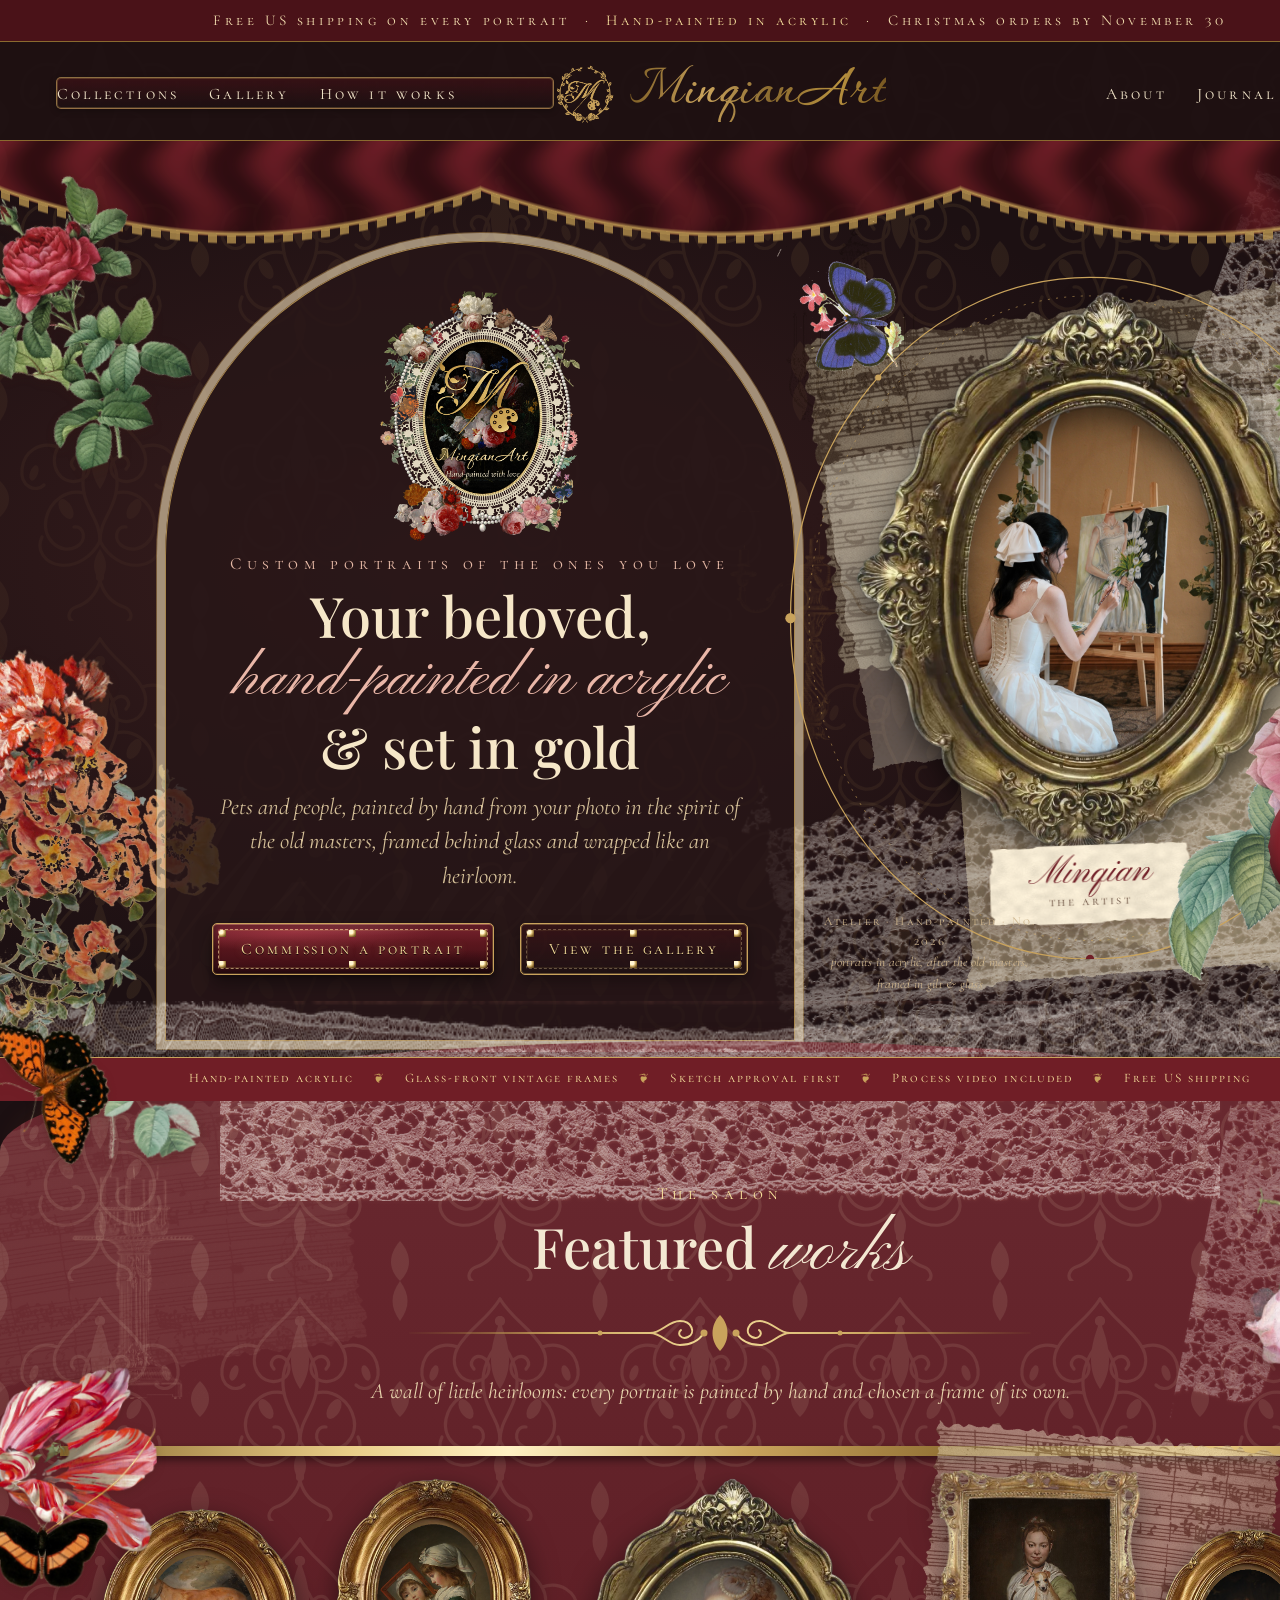
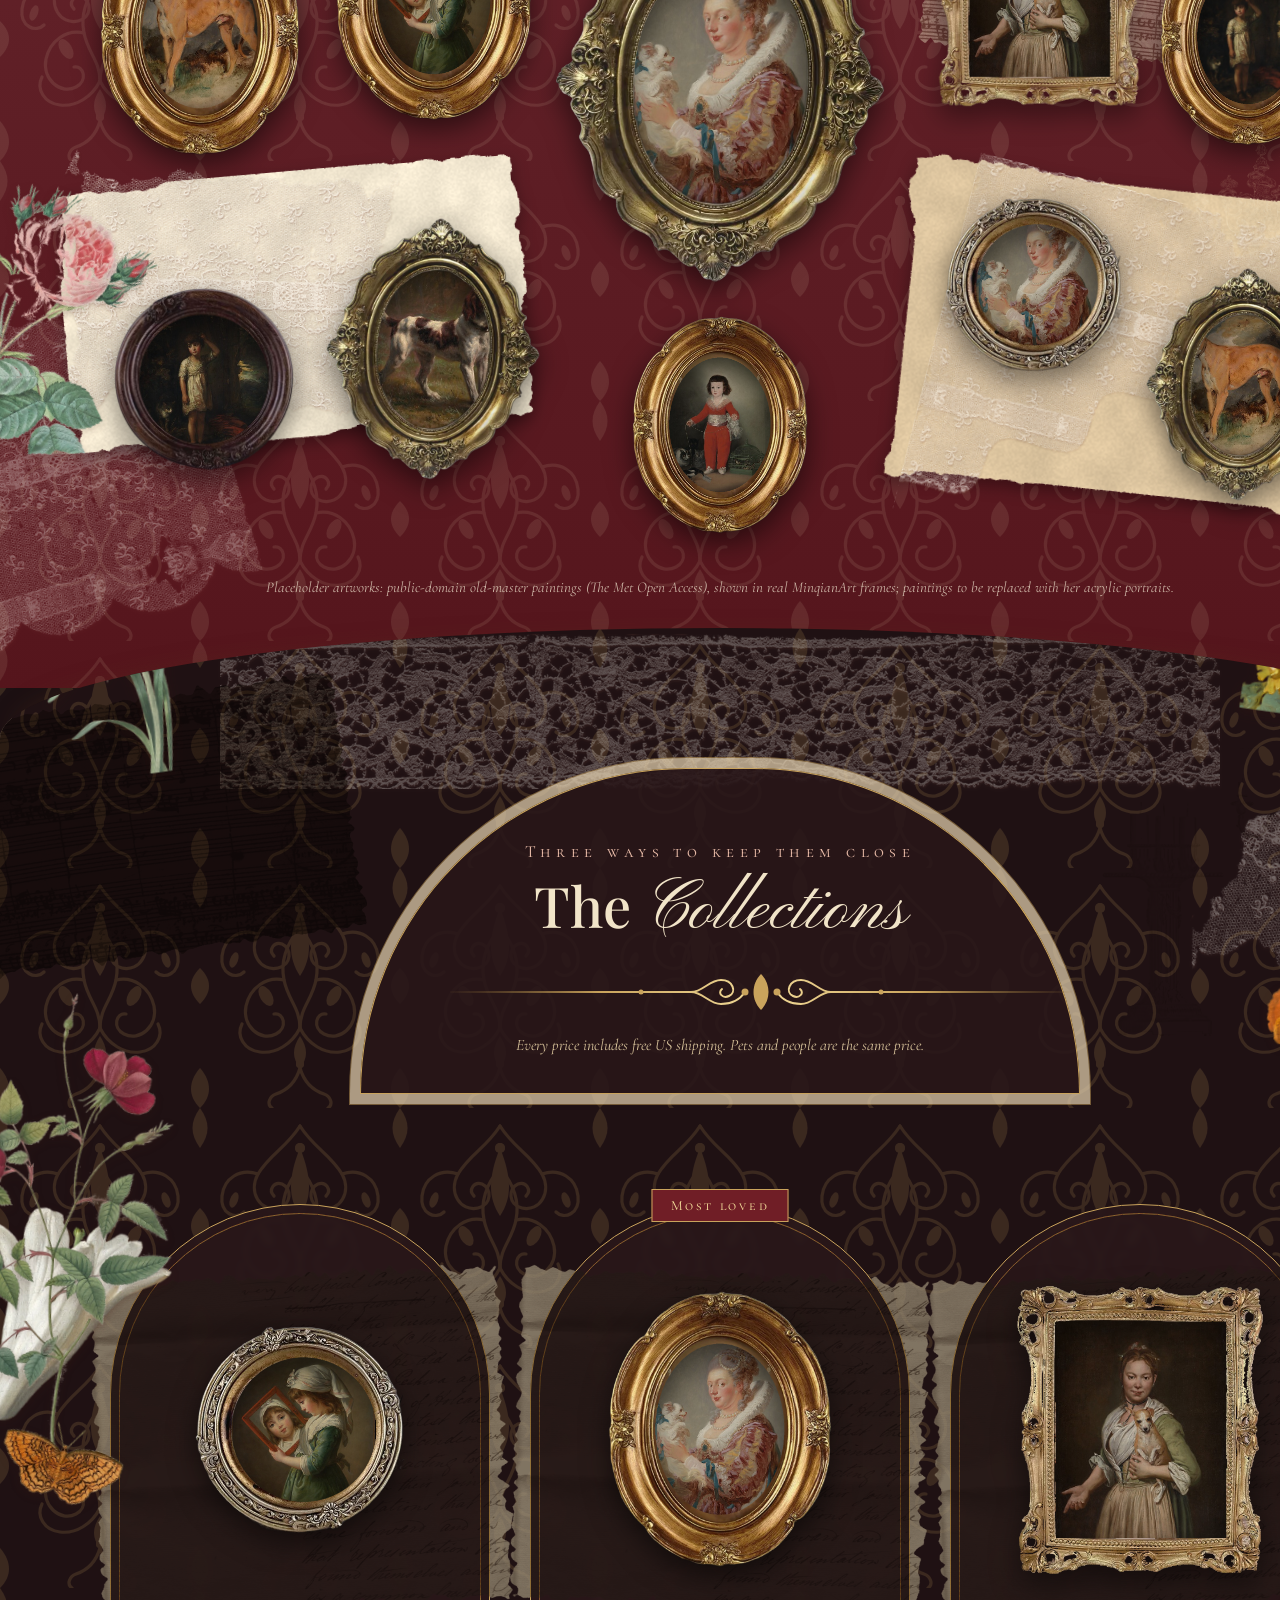
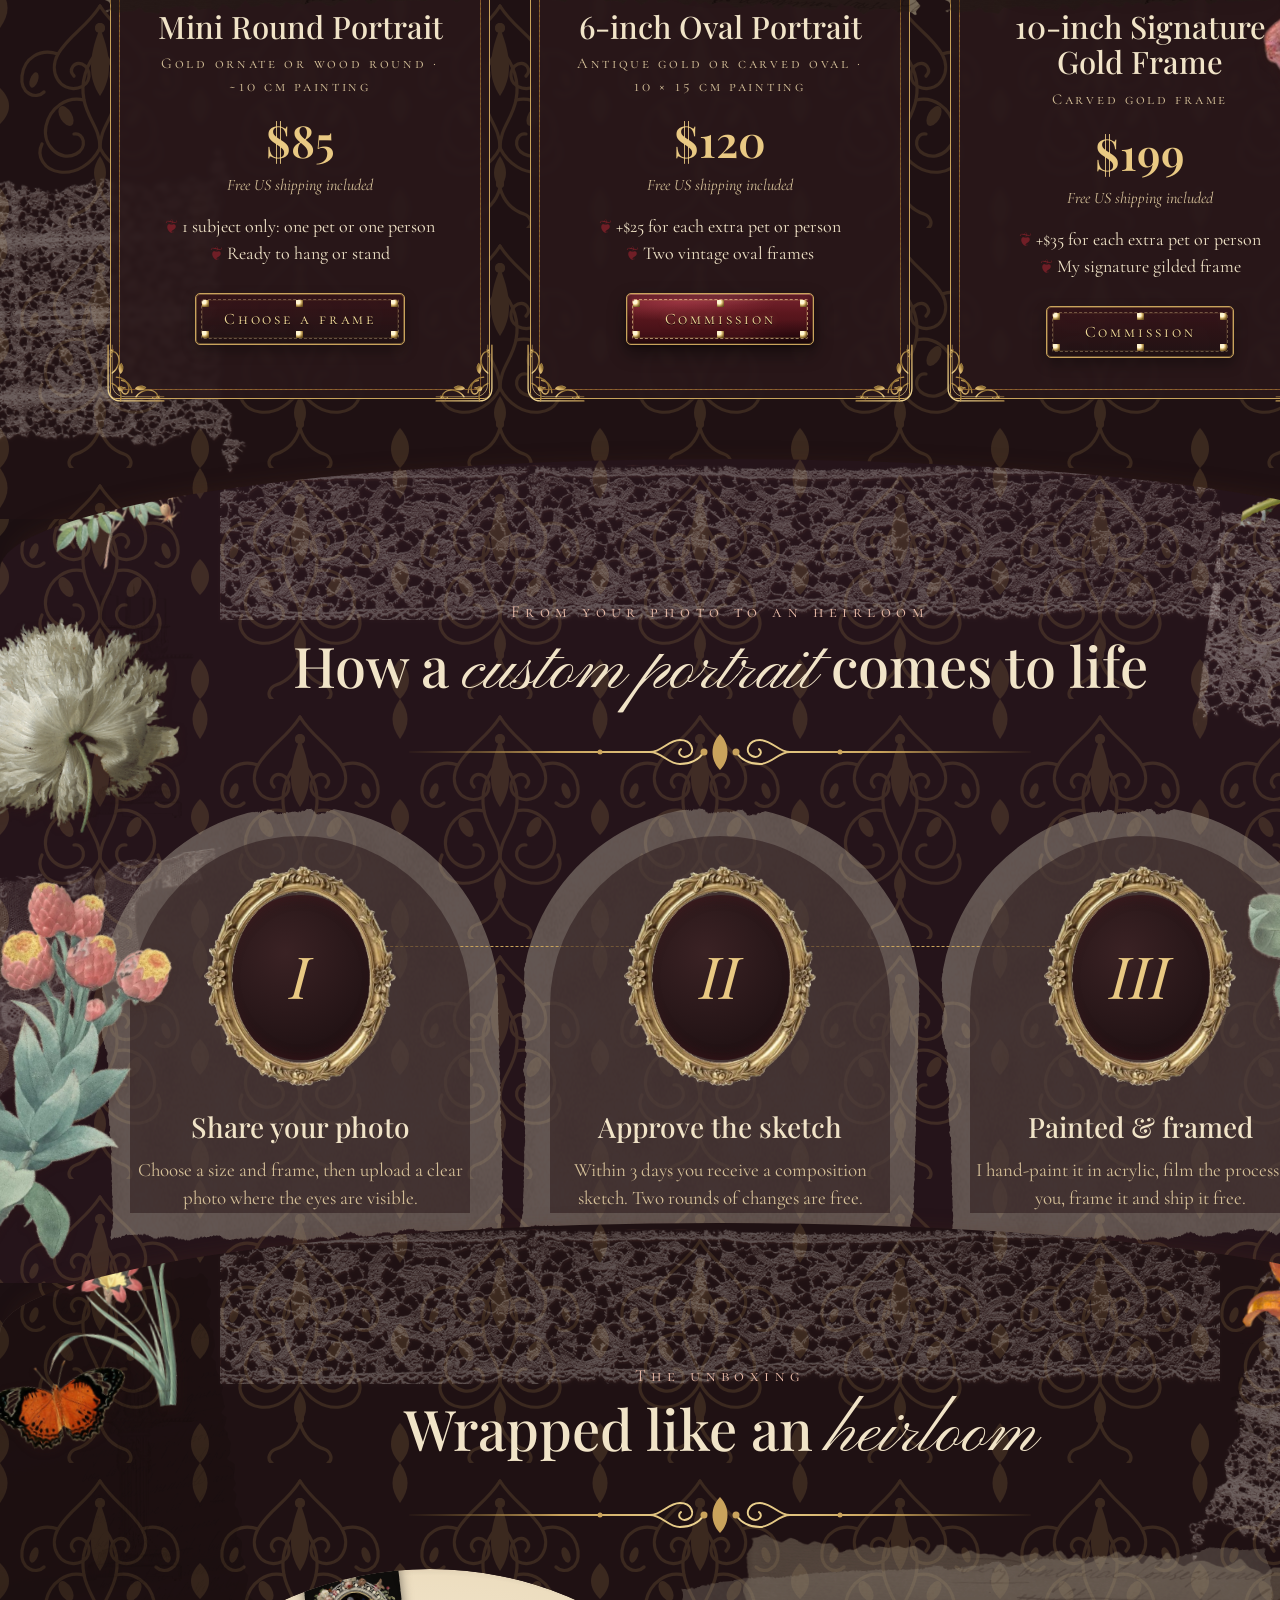
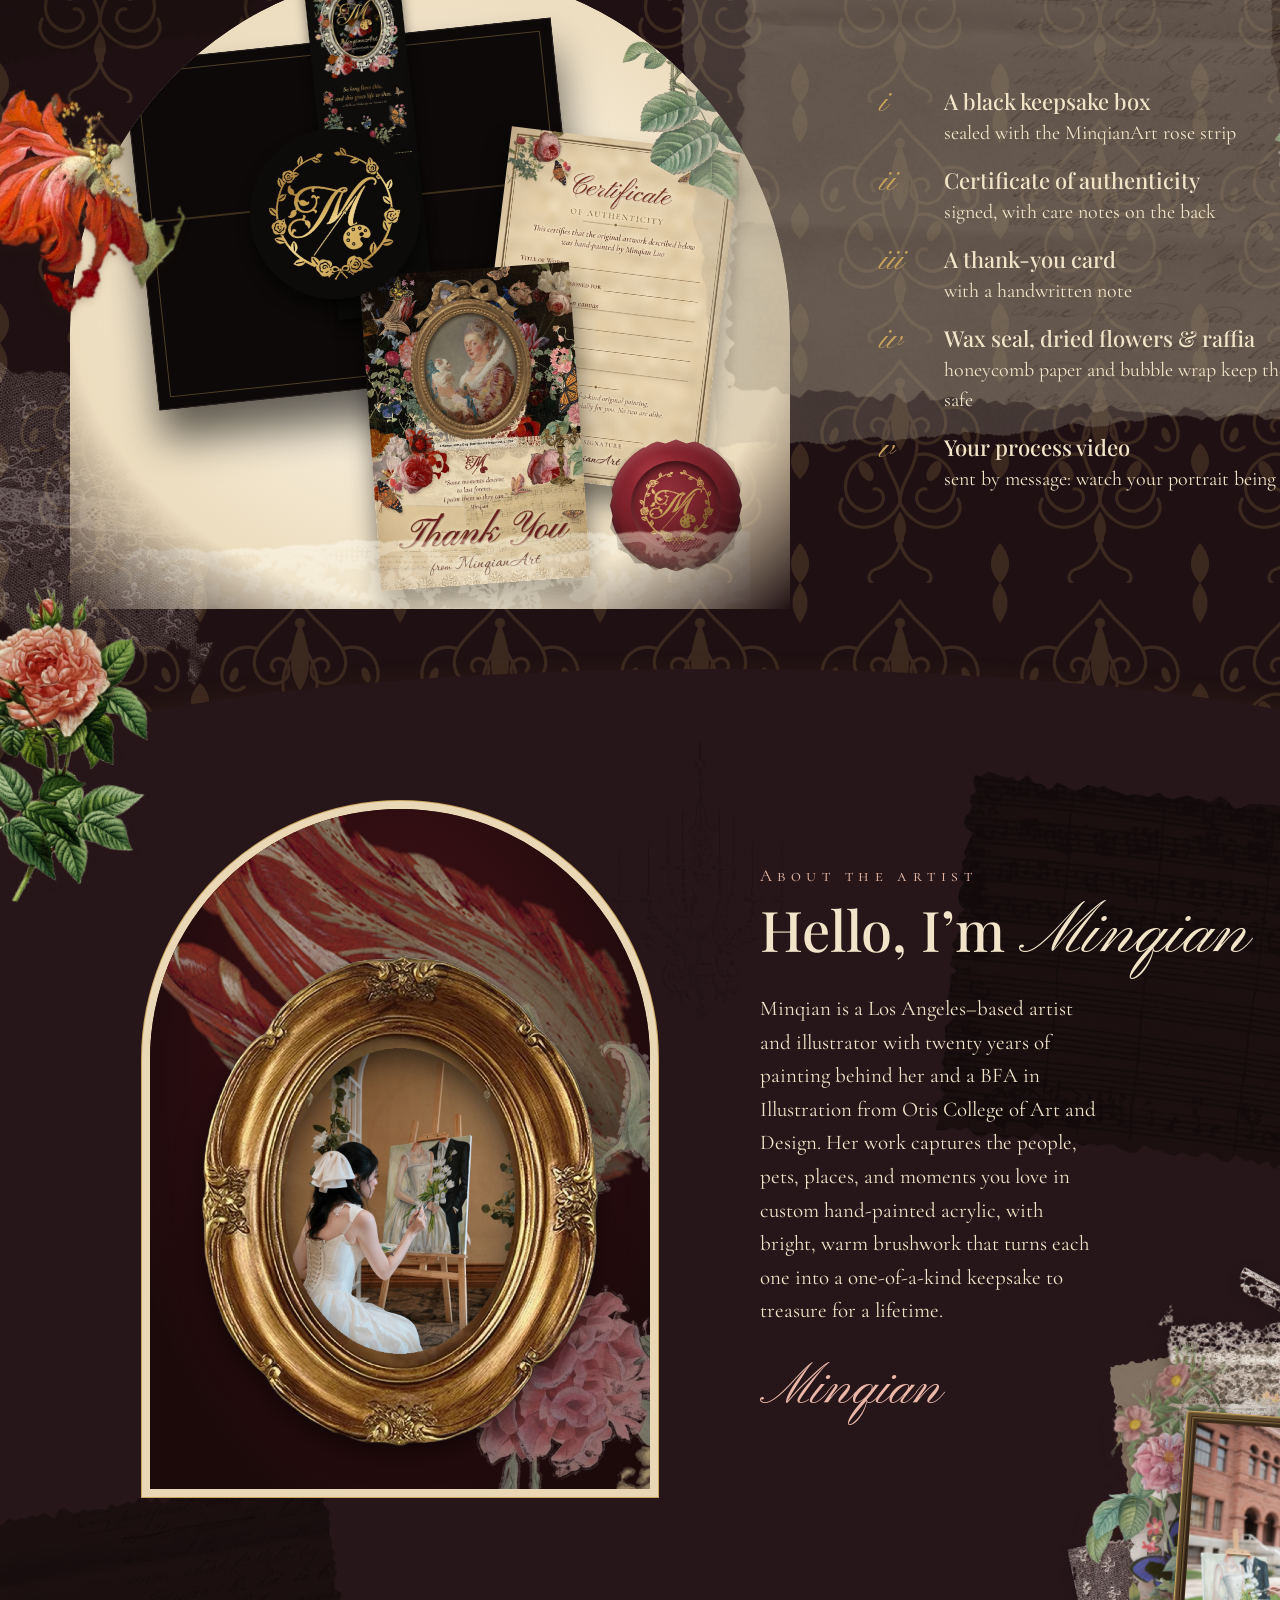
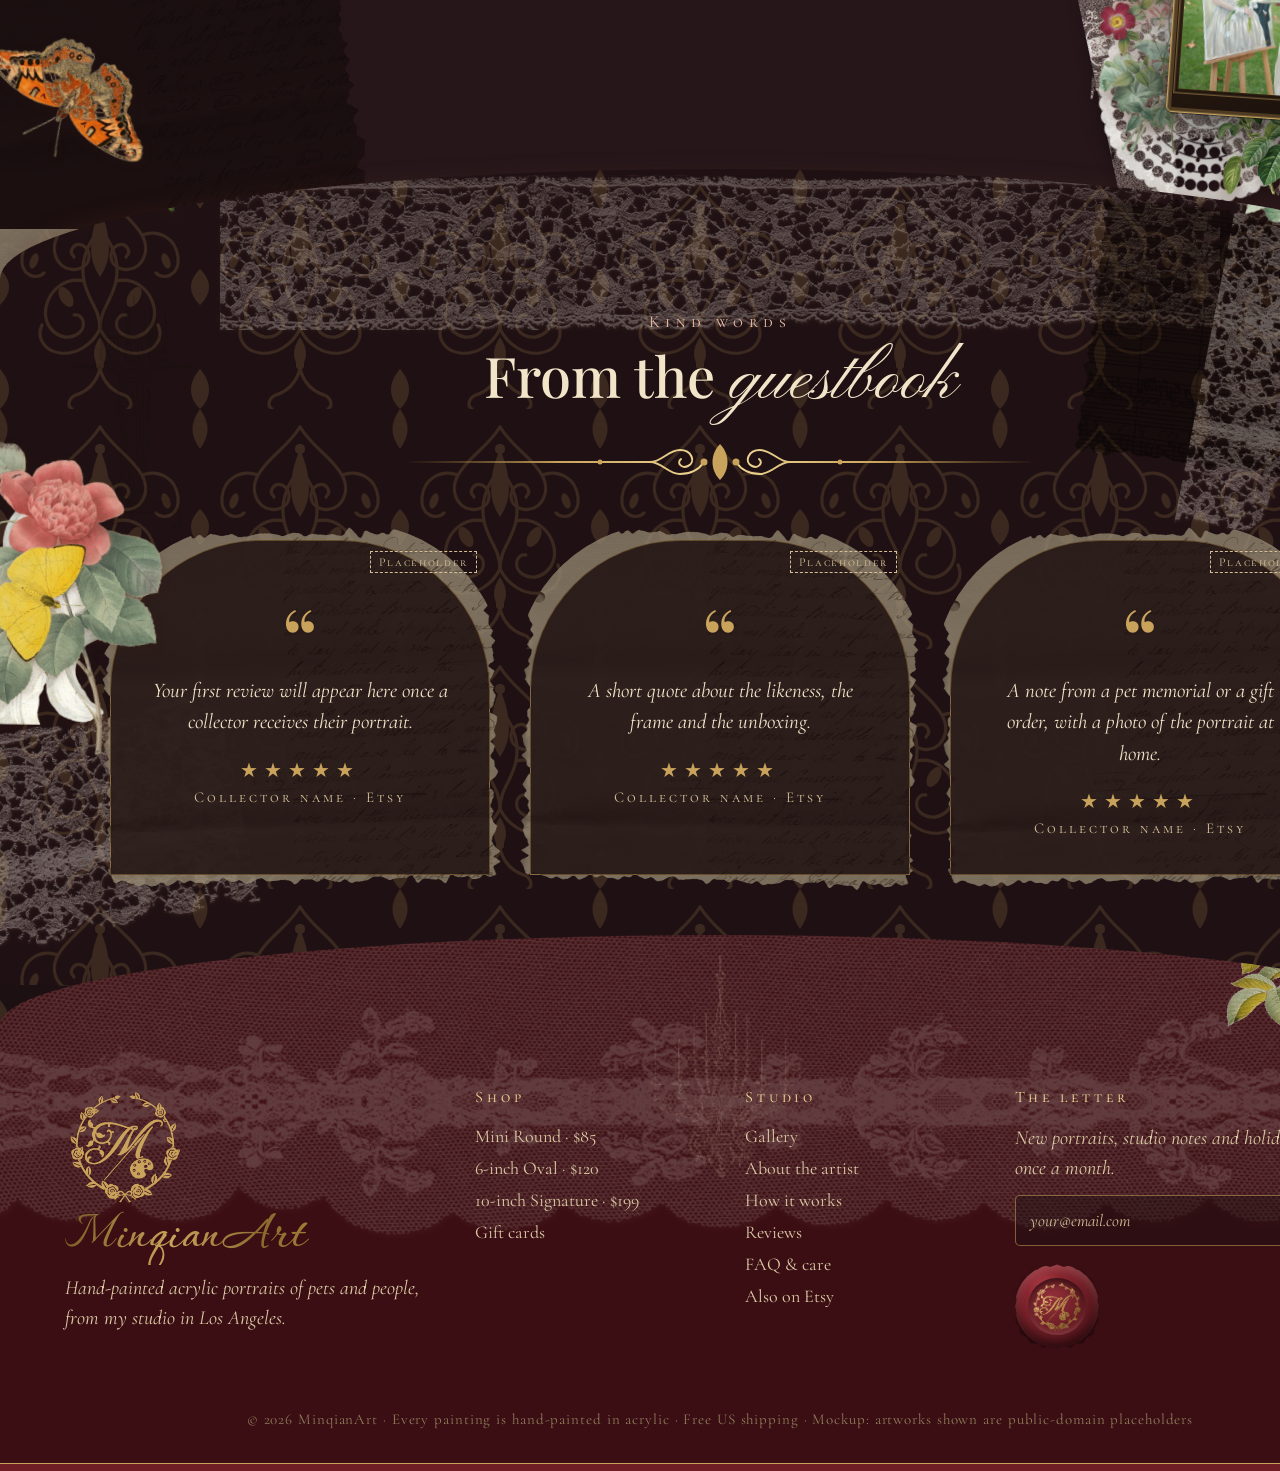
==== commit 359b8cd9: "About card: visibly lush cream lace and large flowers Cream lace readable on dark; bigger flower clu" ====
--- a/index.html
+++ b/index.html
@@ -119,6 +119,13 @@
  <img class="ab-p2-fl ab-p2-fl7" src="assets/v5/p_ro09.png" alt="">
  <img class="ab-p2-fl ab-p2-fl8" src="assets/v5/p_ch061.png" alt="">
  <img class="ab-p2-fl ab-p2-fl9" src="assets/v4keep/bf_callithea.png" alt="">
+
+ <img class="ab-p2-lace ab-p2-lace4" src="assets/v4/lace_panel1.png" alt="">
+ <img class="ab-p2-lace ab-p2-lace5" src="assets/v4/lace_frag1.png" alt="">
+ <img class="ab-p2-doily ab-p2-doily2" src="assets/collage/doily.png" alt="">
+ <img class="ab-p2-fl ab-p2-fl10" src="assets/v4keep/rose_redoute.png" alt="">
+ <img class="ab-p2-fl ab-p2-fl11" src="assets/v4keep/fl_peony.png" alt="">
+ <img class="ab-p2-fl ab-p2-fl12" src="assets/v5/p_ro12.png" alt="">
  <div class="ab-photo2-mount">
   <img src="assets/artist_photo_studio.jpg" width="933" height="1400" alt="Minqian in a cream dress painting a wedding portrait on an easel">
  </div>
--- a/v3.css
+++ b/v3.css
@@ -40,7 +40,7 @@
 .v3 .collections{background:#f3e8d2 url(assets/brand/damask_wine.svg);z-index:2}
 .v3 .steps{background:#efe1c4 url(assets/brand/damask_wine.svg);z-index:3}
 .v3 .unbox{background:#f3e8d2 url(assets/brand/damask_wine.svg);z-index:4}
-.v3 .about{position:relative;background:#ead9b8;z-index:5;overflow:hidden;padding-bottom:280px}
+.v3 .about{position:relative;background:#ead9b8;z-index:5;overflow:visible;padding-bottom:340px}
 .v3 .testi{background:#f3e8d2 url(assets/brand/damask_wine.svg);z-index:6}
 .v3 footer{z-index:7;border-radius:50% 50% 0 0/90px 90px 0 0;margin-top:-50px;padding-top:150px;border-top:none;overflow:hidden}
 /* section collage pieces */
@@ -127,9 +127,9 @@
 /* t290u About: replace bottom-right lace with studio photo card */
 .ab-lace{display:none!important} /* kept in assets; swapped for .ab-photo2 */
 .ab-copy{position:relative;z-index:3;padding-right:56px}
-.ab-copy .sig,.ab-copy p{max-width:340px}
+.ab-copy .sig,.ab-copy p{max-width:320px}
 .ab-photo2{
-  position:absolute;right:64px;bottom:118px;width:236px;margin:0;padding:0;
+  position:absolute;right:90px;bottom:130px;width:240px;margin:0;padding:0;
   z-index:4;pointer-events:none;
   transform:rotate(4deg);
   transform-origin:50% 50%;
@@ -137,11 +137,11 @@
 }
 /* keep full tilted card inside section */
 @media (max-width:1360px){
-  .ab-photo2{right:56px;width:216px;bottom:100px}
+  .ab-photo2{right:70px;width:220px;bottom:120px}
   .ab-copy .sig,.ab-copy p{max-width:360px}
 }
 @media (max-width:1280px){
-  .ab-photo2{right:58px;width:196px;bottom:100px}
+  .ab-photo2{right:64px;width:200px;bottom:110px}
   .ab-copy .sig,.ab-copy p{max-width:340px}
 }
 .ab-photo2-mount{
@@ -157,66 +157,71 @@
   border-radius:4px 4px 6px 6px;
   filter:drop-shadow(0 14px 22px rgba(0,0,0,.45));
 }
-/* lace/paper/flowers behind studio card — lush maximalist */
+/* lace/paper/flowers behind studio card — exaggerated maximalist */
 .ab-p2-lace{
   position:absolute;z-index:0;pointer-events:none;
-  width:125%;left:-12%;bottom:-8%;
-  transform:rotate(-12deg);
-  opacity:.92;
+  width:165%;left:-38%;bottom:-28%;
+  transform:rotate(-16deg);
+  opacity:.98;
+  filter:drop-shadow(0 4px 10px rgba(0,0,0,.25));
 }
 .ab-p2-lace2{
-  width:92%;left:auto;right:-8%;top:-10%;bottom:auto;
-  transform:rotate(18deg) scaleX(-1);
-  opacity:.85;
+  width:150%;left:auto;right:-42%;top:-32%;bottom:auto;
+  transform:rotate(24deg) scaleX(-1);
+  opacity:.95;
 }
 .ab-p2-lace3{
-  width:88%;left:-14%;top:auto;bottom:-4%;
-  transform:rotate(8deg);
-  opacity:.75;
+  width:130%;left:-36%;top:auto;bottom:-22%;
+  transform:rotate(10deg);
+  opacity:.9;
+}
+.ab-p2-lace4{
+  width:140%;left:-20%;top:-40%;bottom:auto;right:auto;
+  transform:rotate(-8deg);
+  opacity:.88;
+}
+.ab-p2-lace5{
+  width:120%;left:auto;right:-30%;bottom:-18%;top:auto;
+  transform:rotate(-20deg);
+  opacity:.9;
 }
 .ab-p2-doily{
   position:absolute;z-index:0;pointer-events:none;
-  width:88%;left:50%;top:50%;
-  transform:translate(-50%,-48%) rotate(-6deg);
-  opacity:.45;mix-blend-mode:multiply;
+  width:150%;left:50%;top:42%;
+  transform:translate(-50%,-50%) rotate(-8deg);
+  opacity:.85;
+  filter:drop-shadow(0 6px 12px rgba(40,20,10,.2));
+}
+.ab-p2-doily2{
+  width:110%;left:-35%;top:auto;bottom:-30%;
+  transform:rotate(14deg);
+  opacity:.75;
 }
 .ab-p2-paper{
   position:absolute;z-index:0;pointer-events:none;
-  width:78%;left:-24%;top:-16%;
-  transform:rotate(-11deg);
-  opacity:.52;mix-blend-mode:multiply;
+  width:95%;left:-32%;top:-22%;
+  transform:rotate(-12deg);
+  opacity:.6;mix-blend-mode:multiply;
 }
 .ab-p2-fl{
   position:absolute;z-index:2;pointer-events:none;
-  filter:drop-shadow(0 3px 5px rgba(60,25,15,.3));
-}
-.ab-p2-fl1{ /* rose TL */
-  width:112px;left:-48px;top:-40px;transform:rotate(-24deg);
-}
-.ab-p2-fl2{ /* bud TR */
-  width:72px;right:-22px;top:-26px;transform:rotate(18deg);
-}
-.ab-p2-fl3{ /* geranium BL */
-  width:100px;left:-42px;bottom:-28px;transform:rotate(12deg);
-}
-.ab-p2-fl4{ /* small butterfly mid-right */
-  width:48px;right:-16px;bottom:58px;transform:rotate(-16deg);opacity:.95;
-}
-.ab-p2-fl5{ /* rose TR outer */
-  width:110px;right:-28px;top:36px;transform:rotate(28deg) scaleX(-1);
-}
-.ab-p2-fl6{ /* peony BR */
-  width:125px;right:-38px;bottom:-36px;transform:rotate(-8deg);
-}
-.ab-p2-fl7{ /* rose BL mid */
-  width:92px;left:-38px;top:38%;transform:rotate(-6deg);
-}
-.ab-p2-fl8{ /* spray TL mid */
-  width:88px;left:55%;top:-34px;transform:translateX(-50%) rotate(6deg);
-}
-.ab-p2-fl9{ /* butterfly TL */
-  width:58px;left:-28px;top:22%;transform:rotate(12deg);
-}
+  filter:drop-shadow(0 5px 8px rgba(60,25,15,.35));
+}
+/* TL cluster — large */
+.ab-p2-fl1{ width:150px;left:-78px;top:-62px;transform:rotate(-26deg); }
+.ab-p2-fl8{ width:130px;left:8%;top:-58px;transform:rotate(8deg); }
+.ab-p2-fl10{ width:160px;left:-95px;top:8px;transform:rotate(-12deg); }
+.ab-p2-fl9{ width:72px;left:-42px;top:28%;transform:rotate(14deg); }
+.ab-p2-fl7{ width:118px;left:-70px;top:42%;transform:rotate(-8deg); }
+/* TR / mid-right */
+.ab-p2-fl2{ width:88px;right:-38px;top:-40px;transform:rotate(20deg); }
+.ab-p2-fl5{ width:145px;right:-72px;top:28px;transform:rotate(30deg) scaleX(-1); }
+.ab-p2-fl4{ width:64px;right:-36px;bottom:70px;transform:rotate(-18deg);opacity:.98; }
+/* BR cluster — large */
+.ab-p2-fl6{ width:155px;right:-70px;bottom:-55px;transform:rotate(-10deg); }
+.ab-p2-fl11{ width:160px;right:-40px;bottom:-90px;transform:rotate(16deg) scaleX(-1); }
+.ab-p2-fl3{ width:135px;left:-75px;bottom:-50px;transform:rotate(14deg); }
+.ab-p2-fl12{ width:125px;right:20%;bottom:-75px;transform:rotate(-4deg); }
 .ab-photo2-mount::before{
   /* thin inner gold fillet */
   content:"";position:absolute;inset:5px 5px 18px;pointer-events:none;
--- a/site.css
+++ b/site.css
@@ -113,17 +113,22 @@
   border-color:rgba(201,163,92,.45);
   box-shadow:inset 0 0 0 1px rgba(243,220,154,.12);
 }
-/* About studio card cluster — dark lace/paper */
-html[data-theme=dark] .ab-p2-lace{
-  mix-blend-mode:screen;opacity:.55;
+/* About studio card cluster — dark: keep cream lace readable */
+html[data-theme=dark] .ab-p2-lace,
+html[data-theme=dark] .ab-p2-lace2,
+html[data-theme=dark] .ab-p2-lace3,
+html[data-theme=dark] .ab-p2-lace4,
+html[data-theme=dark] .ab-p2-lace5{
+  mix-blend-mode:normal!important;
+  opacity:.95!important;
+  filter:brightness(1.12) drop-shadow(0 3px 8px rgba(0,0,0,.45));
+}
+html[data-theme=dark] .ab-p2-doily,
+html[data-theme=dark] .ab-p2-doily2{
+  mix-blend-mode:normal!important;
+  opacity:.88!important;
+  filter:brightness(1.05) drop-shadow(0 4px 10px rgba(0,0,0,.4));
 }
 html[data-theme=dark] .ab-p2-paper{
-  filter:brightness(.62) sepia(.35);opacity:.7;mix-blend-mode:screen;
+  filter:brightness(.75) sepia(.25);opacity:.65;mix-blend-mode:soft-light;
 }
-html[data-theme=dark] .ab-p2-lace2,
-html[data-theme=dark] .ab-p2-lace3{
-  mix-blend-mode:screen;opacity:.5;
-}
-html[data-theme=dark] .ab-p2-doily{
-  filter:brightness(.55) sepia(.3);opacity:.4;mix-blend-mode:screen;
-}
--- a/mobile_compose.css
+++ b/mobile_compose.css
@@ -78,10 +78,10 @@
     position:absolute;width:78px;height:78px;right:-118px;top:-95px
   }
 
-  .hero .bf1,.hero .bf2,.hero .rose-r{order:5;z-index:3;pointer-events:none}
-  .hero .bf1{position:absolute;right:8px;top:42%;width:48px!important}
-  .hero .bf2{position:absolute;left:6px;top:38%;width:48px!important}
-  .hero .rose-r{position:absolute;right:-8px;bottom:120px;width:110px!important;opacity:.95}
+  .hero .bf1,.hero .rose-r{order:5;z-index:3;pointer-events:none}
+  .hero .bf2{display:none!important} /* was overlapping bio text */
+  .hero .bf1{position:absolute;right:8px;top:620px;width:48px!important}
+  .hero .rose-r{position:absolute;right:-8px;top:700px;width:100px!important;opacity:.95}
 
   /* inline About bio under oval */
   .hero-about{
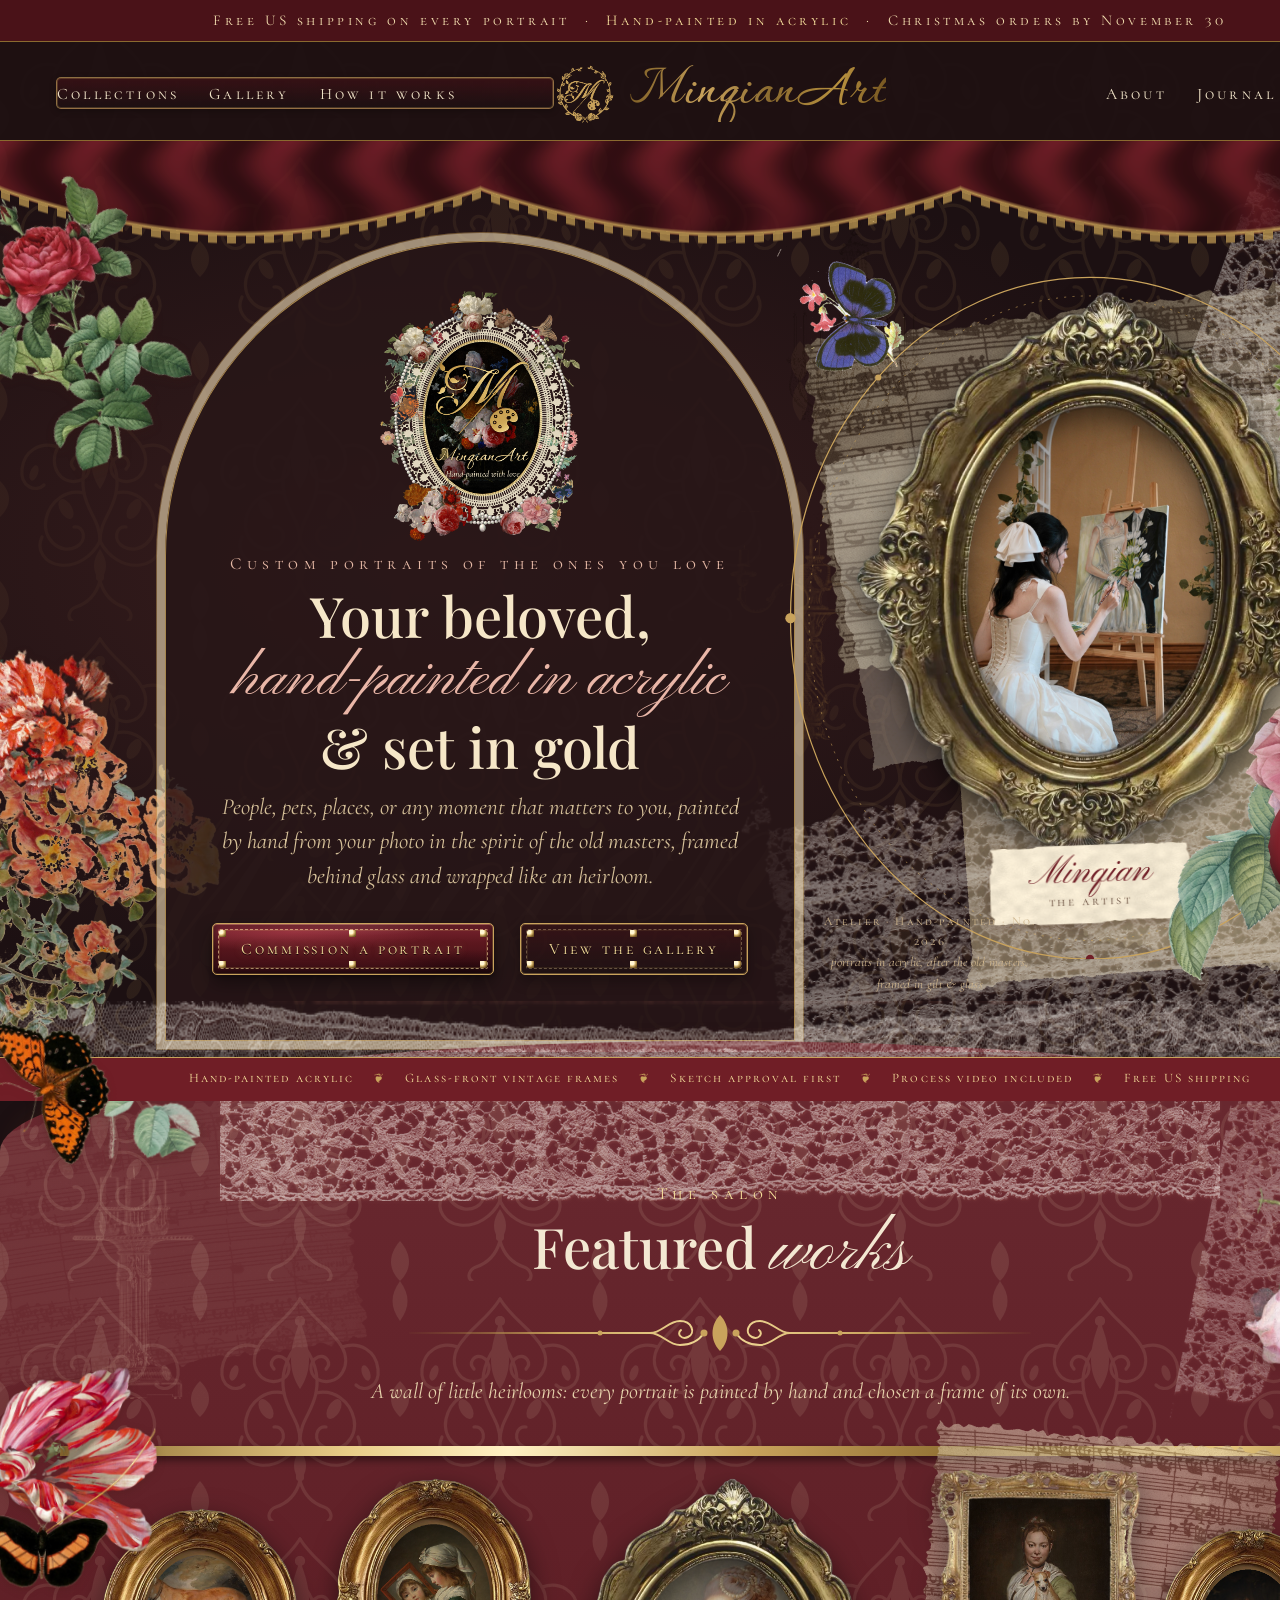
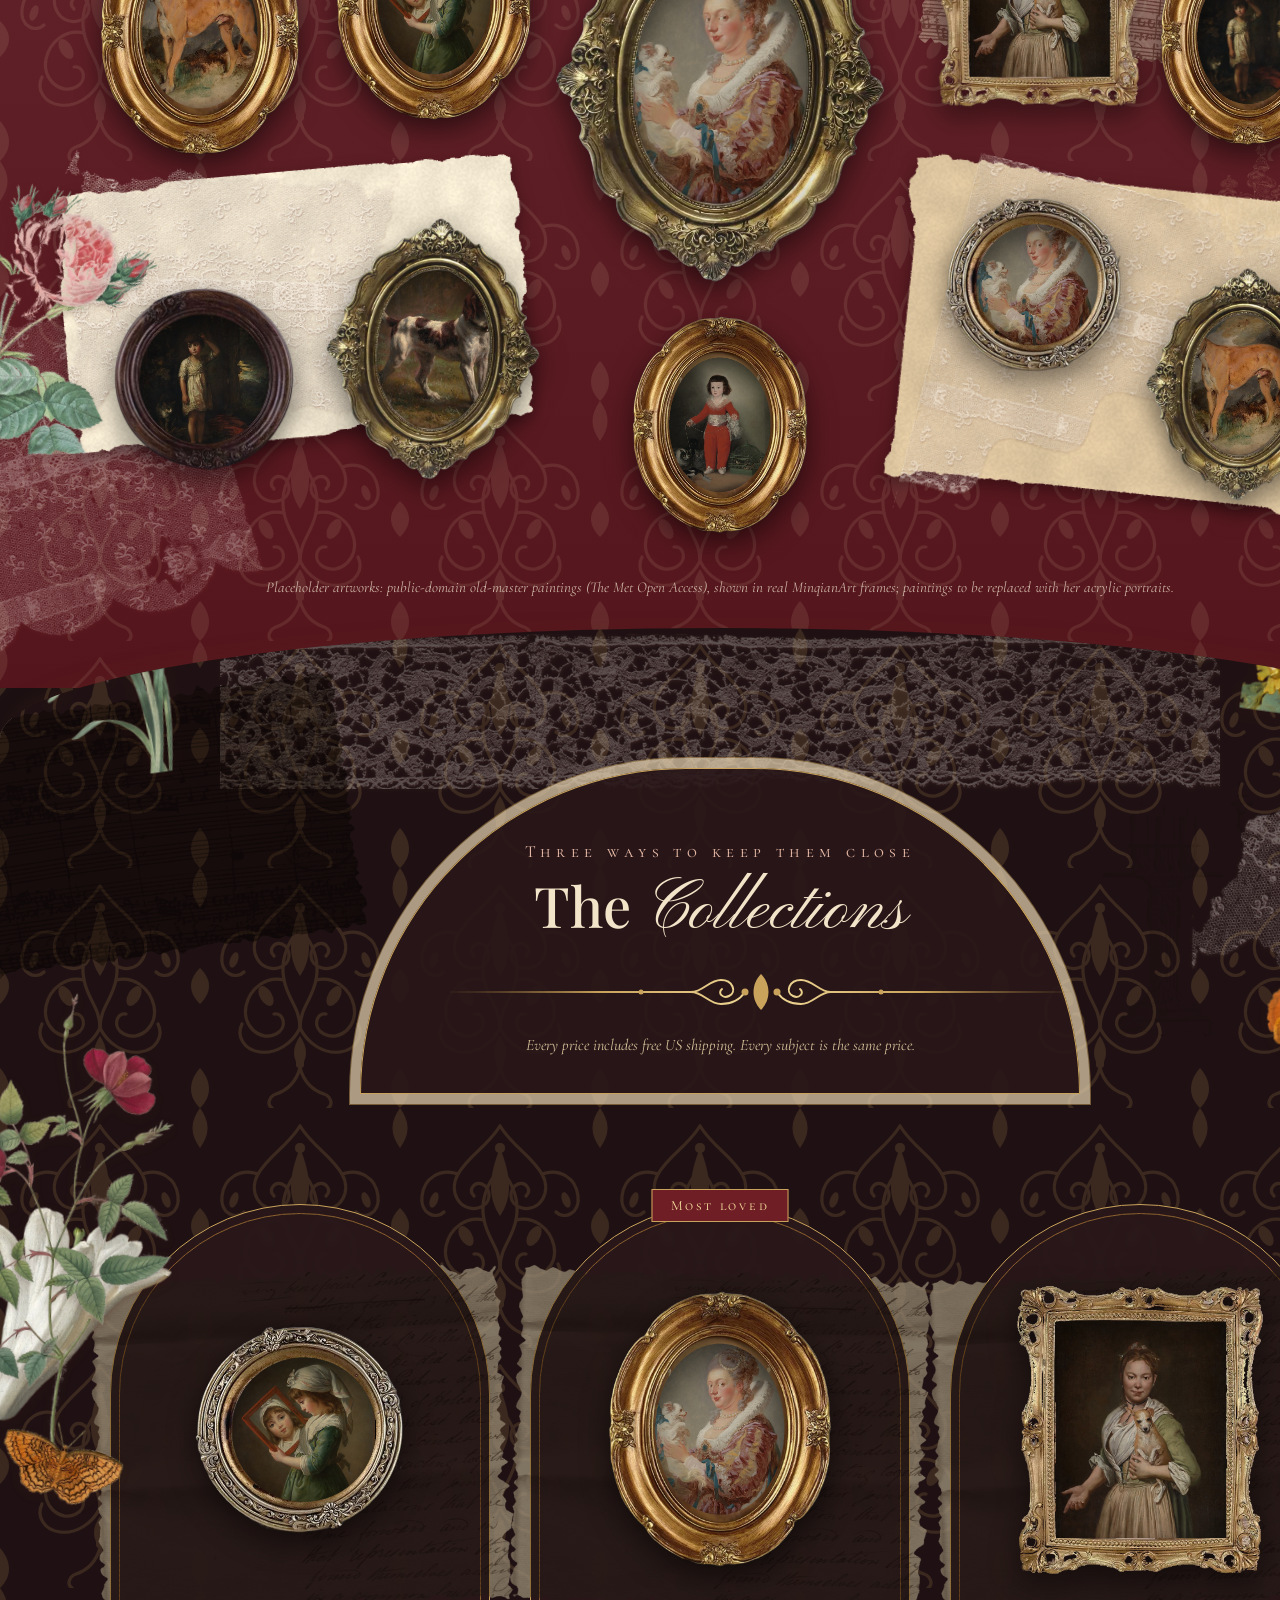
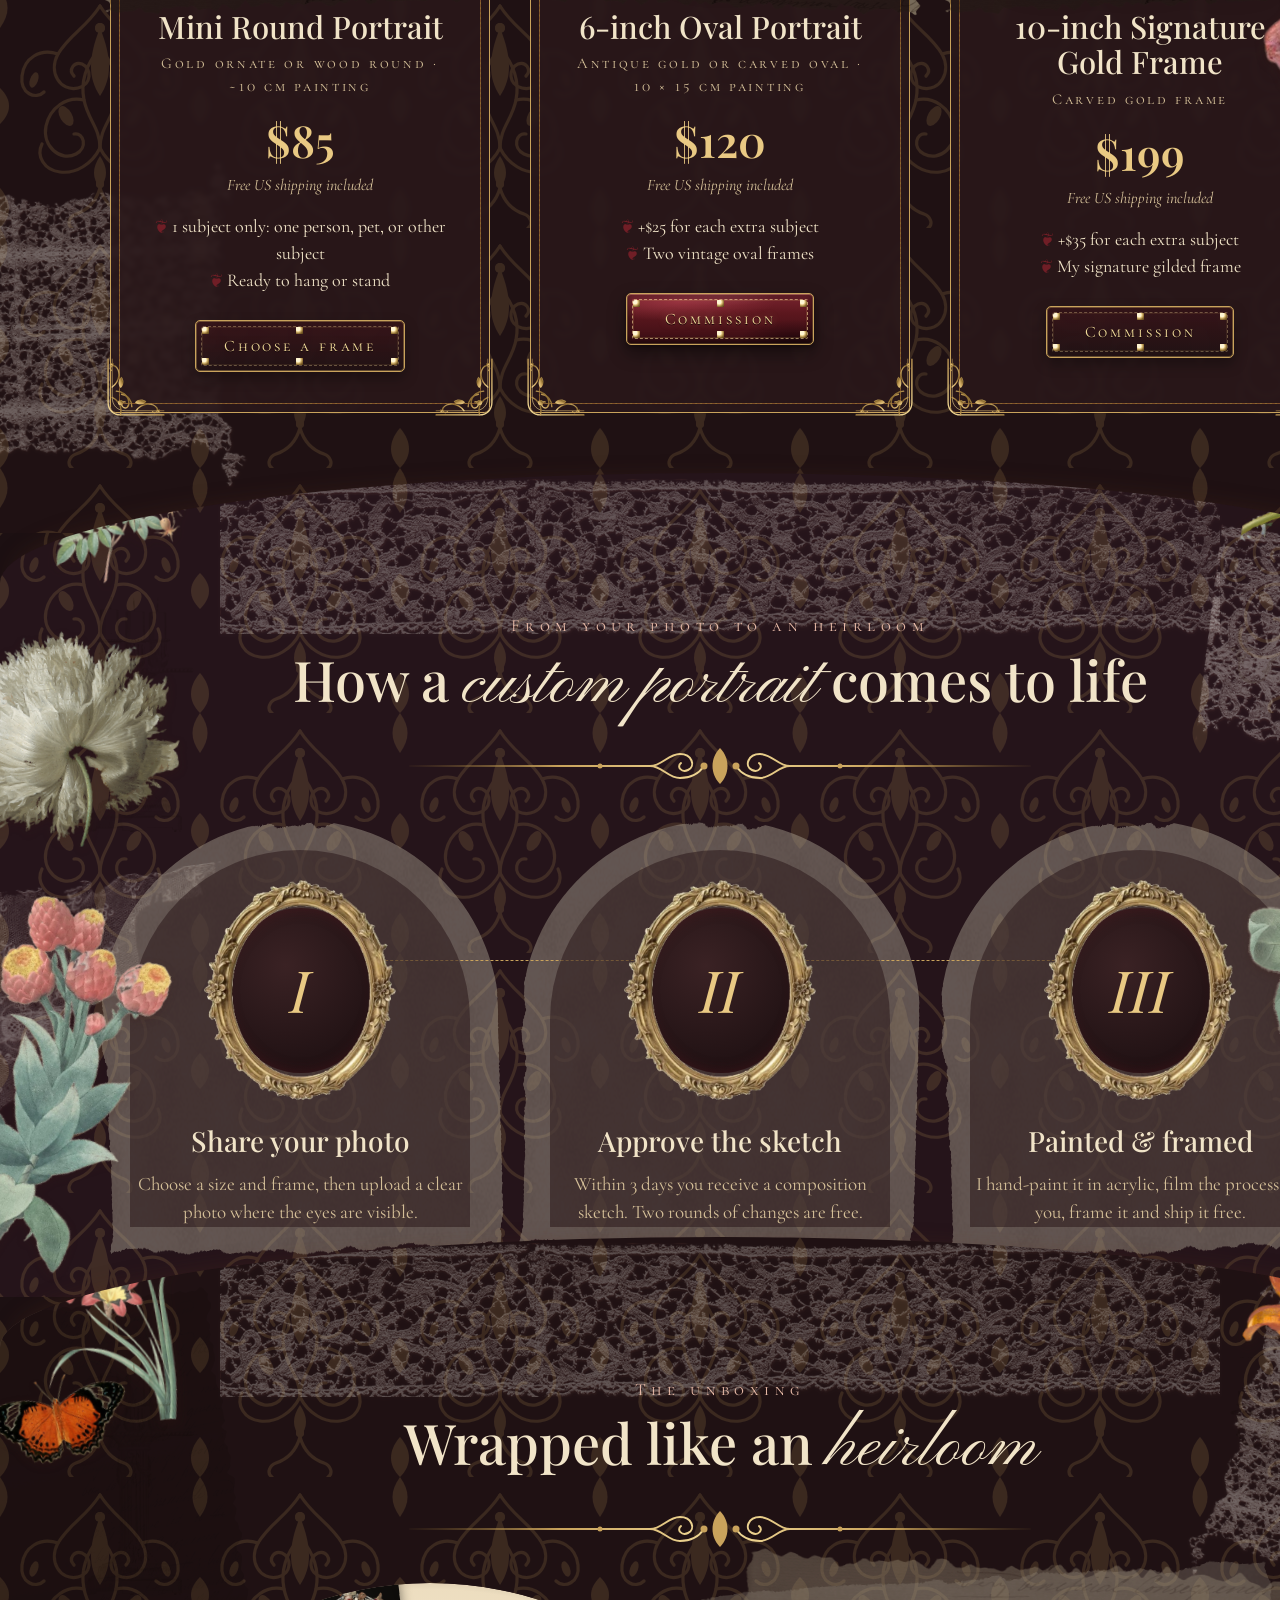
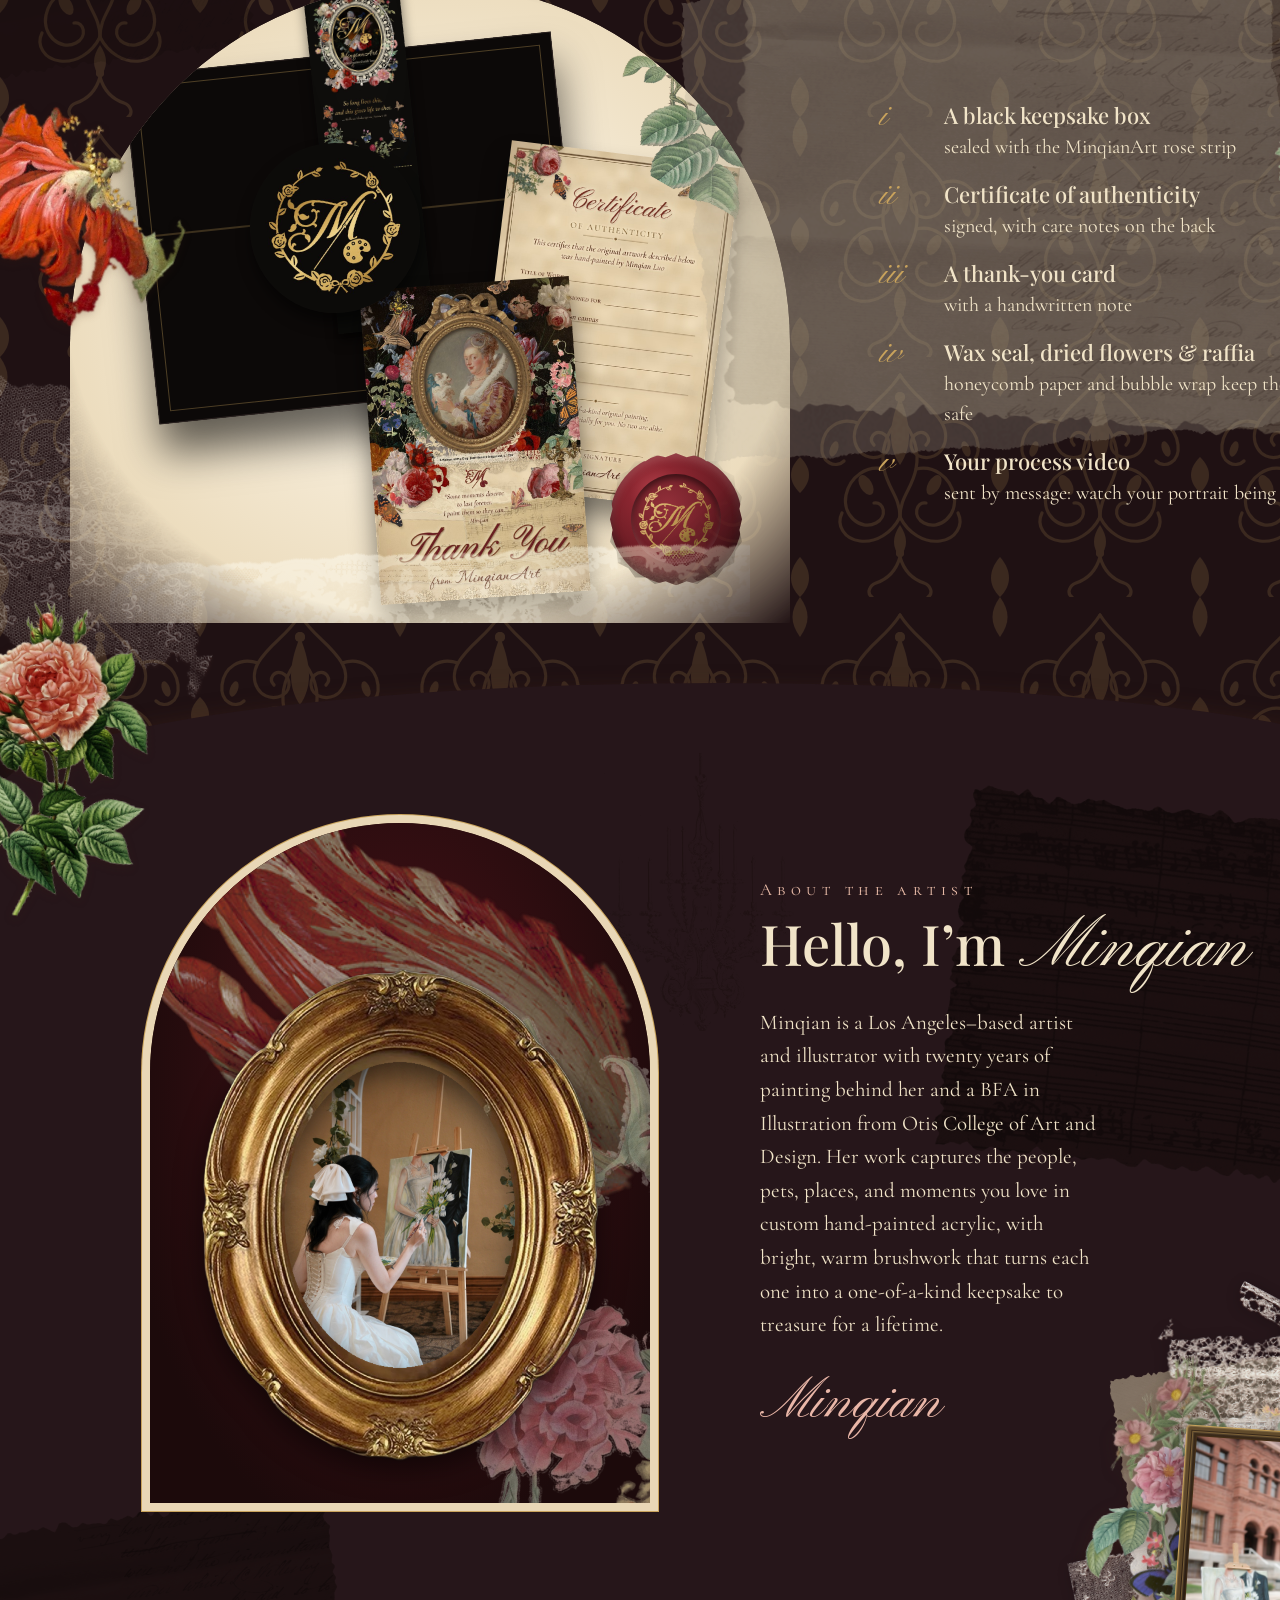
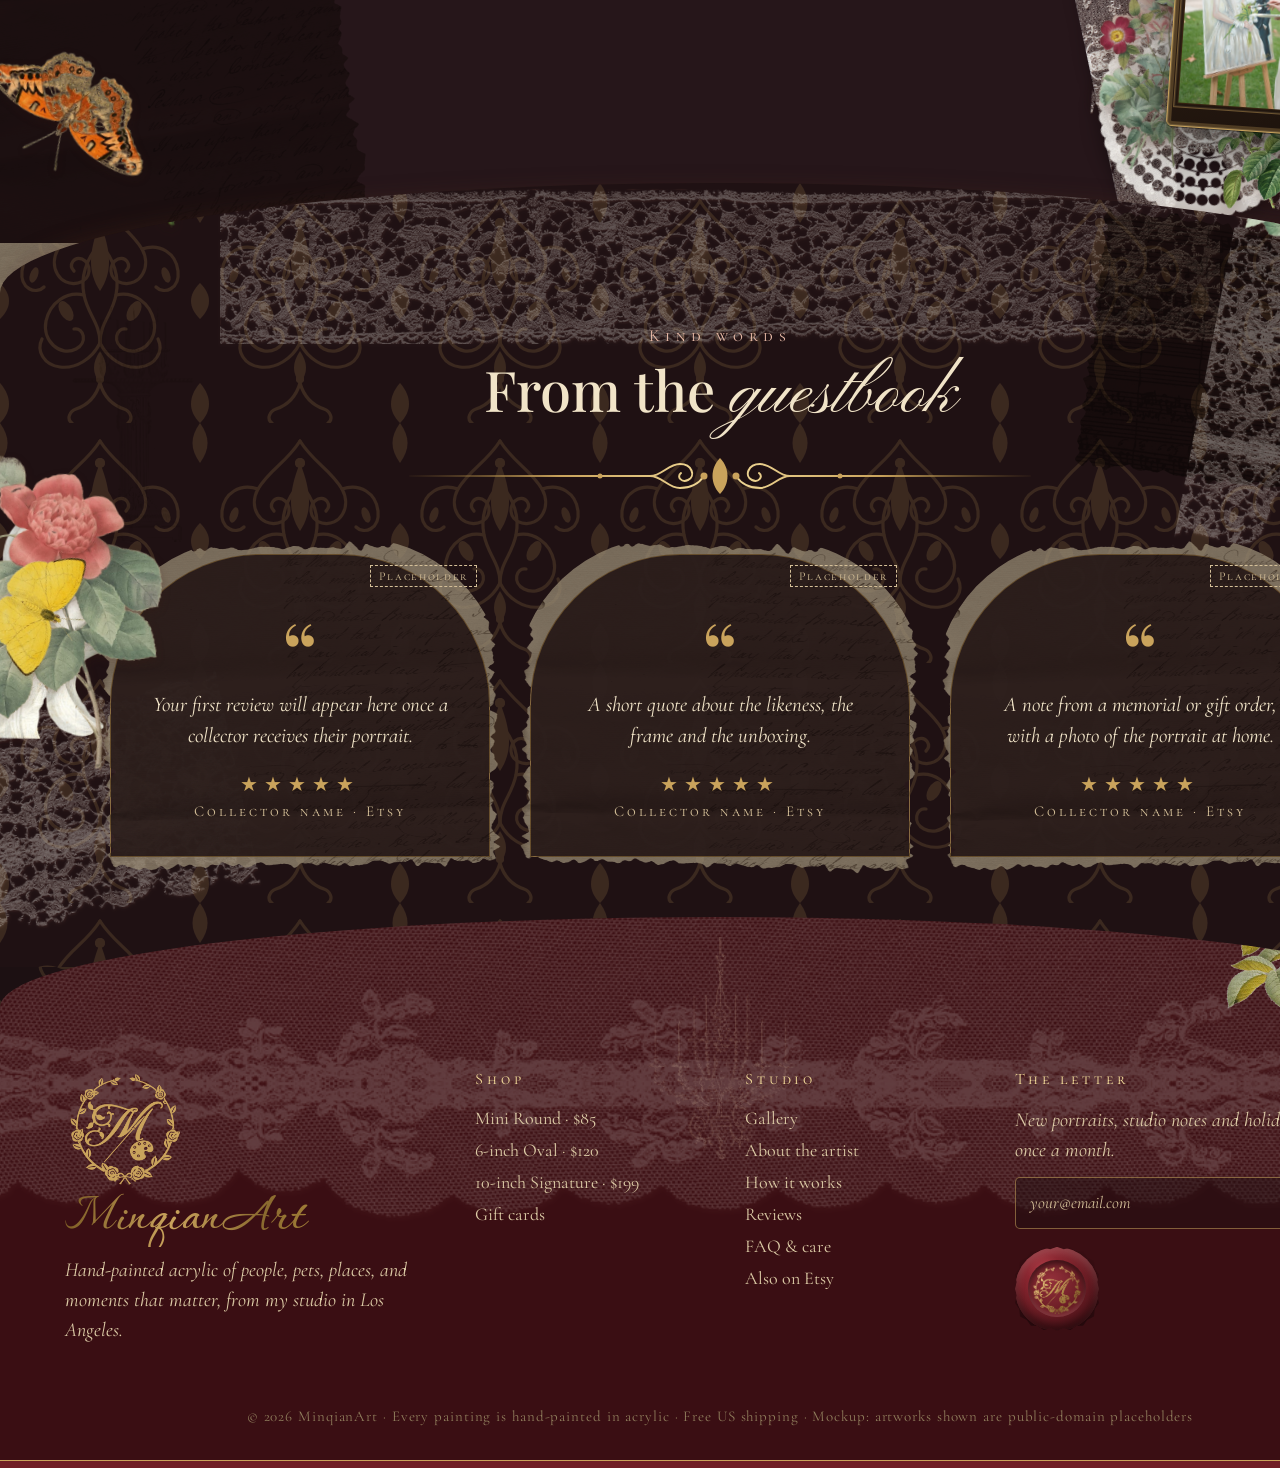
==== commit a63b6056: "Copy: broaden pets-and-people to people/pets/places/moments Hero lede and related marketing strings " ====
--- a/index.html
+++ b/index.html
@@ -16,7 +16,7 @@
  <img class="emb" src="assets/brand/emblem_A2c.png">
  <div class="kicker" data-i18n="ke34ee8f0">Custom portraits of the ones you love</div>
  <h1 class="" data-i18n="kff361e23">Your beloved, <em>hand-painted in acrylic</em>&amp; set in gold</h1>
- <p data-i18n="k09fa39bf">Pets and people, painted by hand from your photo in the spirit of the old masters, framed behind glass and wrapped like an heirloom.</p>
+ <p data-i18n="k09fa39bf">People, pets, places, or any moment that matters to you, painted by hand from your photo in the spirit of the old masters, framed behind glass and wrapped like an heirloom.</p>
  <div class="btns"><a class="btn gold-btn" href="#collections" data-i18n="ka464bcc7">Commission a portrait</a><a class="btn wine" href="#gallery" data-i18n="k6a45517d">View the gallery</a></div>
 </div>
 <div class="collage-hero">
@@ -63,20 +63,20 @@
 <section class="collections cl" id="collections"><img class="sx-drape" src="assets/v4/lace_strip_c.png"><img class="sx-eph" src="assets/v3/music2.png"><img class="sx-lace l" src="assets/v4/lace_panel1.png"><img class="sx-lace r" src="assets/v4/lace_frag2.png"><img data-id="in4" class="pc sx-fl l" src="assets/v5/p_ch002.png"><img data-id="in5" class="pc sx-fl r" src="assets/v7/gr_khm3043_prim.png"><img class="sx-candle l" src="assets/v3/candelabra1.png"><img class="sx-candle r" src="assets/v3/candelabra2.png">
 <div class="keyhole"><img class="kh-art" src="assets/art/lebrun_julie.jpg"><div class="kh-in"><div class="kicker" data-i18n="k7727a232">Three ways to keep them close</div>
 <h2 class="sect" data-i18n="k5bccb21d">The <em>Collections</em></h2><div class="divider"></div>
-<p class="lede" data-i18n="k29434a32">Every price includes free US shipping. Pets and people are the same price.</p></div></div>
+<p class="lede" data-i18n="k29434a32">Every price includes free US shipping. Every subject is the same price.</p></div></div>
 <div class="cards">
  <div class="card ornate"><i class="c tl"></i><i class="c tr"></i><i class="c bl"></i><i class="c br"></i><img class="cd-paper" src="assets/v3/letter2.png"><div class="stage"><img class="cd-doily" src="assets/collage/doily.png"><div class="fr real f-J round" style="width:210px"><img class="art" src="assets/art/lebrun_julie.jpg" alt=""><img class="frame" src="assets/brand/frames_real/J_gold_round.png" alt=""></div></div>
   <h3 data-i18n="k52a9dc64">Mini Round Portrait</h3><div class="size" data-i18n="k84f3446e">Gold ornate or wood round · ~10 cm painting</div>
   <div class="price ">$85</div><div class="ship" data-i18n="k6fa6a7a6">Free US shipping included</div>
-  <ul><li data-i18n="k9d54b647">1 subject only: one pet or one person</li><li data-i18n="kfa170805">Ready to hang or stand</li></ul><a class="btn wine" href="product-mini-round.html" data-i18n="kc98d0e47">Choose a frame</a></div>
+  <ul><li data-i18n="k9d54b647">1 subject only: one person, pet, or other subject</li><li data-i18n="kfa170805">Ready to hang or stand</li></ul><a class="btn wine" href="product-mini-round.html" data-i18n="kc98d0e47">Choose a frame</a></div>
  <div class="card ornate"><span class="tag" data-i18n="k374b8fc7">Most loved</span><i class="c tl"></i><i class="c tr"></i><i class="c bl"></i><i class="c br"></i><img class="cd-paper" src="assets/v3/letter2.png"><div class="stage"><img class="cd-doily" src="assets/collage/doily.png"><div class="fr real f-R oval" style="width:224px"><img class="art" src="assets/art/fragonard_dog.jpg" alt=""><img class="frame" src="assets/brand/frames_real/R_gold_oval.png" alt=""></div></div>
   <h3 data-i18n="kcde3ff5d">6-inch Oval Portrait</h3><div class="size" data-i18n="kb233e677">Antique gold or carved oval · 10 × 15 cm painting</div>
   <div class="price ">$120</div><div class="ship" data-i18n="k6fa6a7a6">Free US shipping included</div>
-  <ul><li data-i18n="k16a7ebb8">+$25 for each extra pet or person</li><li data-i18n="ke6424c71">Two vintage oval frames</li></ul><a class="btn gold-btn" href="product-6in-oval.html" data-i18n="k9180f9a5">Commission</a></div>
+  <ul><li data-i18n="k16a7ebb8">+$25 for each extra subject</li><li data-i18n="ke6424c71">Two vintage oval frames</li></ul><a class="btn gold-btn" href="product-6in-oval.html" data-i18n="k9180f9a5">Commission</a></div>
  <div class="card ornate"><i class="c tl"></i><i class="c tr"></i><i class="c bl"></i><i class="c br"></i><img class="cd-paper" src="assets/v3/letter2.png"><div class="stage"><img class="cd-doily" src="assets/collage/doily.png"><div class="fr real f-10 rect" style="width:250px"><img class="art" src="assets/art/ceruti_dog.jpg" alt=""><img class="frame" src="assets/brand/frames_real/10in_gold_carved.png" alt=""></div></div>
   <h3 data-i18n="kdfa30064">10-inch Signature Gold Frame</h3><div class="size" data-i18n="k4fa4a47e">Carved gold frame</div>
   <div class="price ">$199</div><div class="ship" data-i18n="k6fa6a7a6">Free US shipping included</div>
-  <ul><li data-i18n="k2d89c3d6">+$35 for each extra pet or person</li><li data-i18n="k0140d50d">My signature gilded frame</li></ul><a class="btn wine" href="product-10in-signature.html" data-i18n="k9180f9a5">Commission</a></div>
+  <ul><li data-i18n="k2d89c3d6">+$35 for each extra subject</li><li data-i18n="k0140d50d">My signature gilded frame</li></ul><a class="btn wine" href="product-10in-signature.html" data-i18n="k9180f9a5">Commission</a></div>
 </div></section>
 
 <section class="steps cl" id="how"><img class="sx-drape" src="assets/v4/lace_strip_c.png"><img class="sx-eph" src="assets/v3/music2.png"><img class="sx-lace l" src="assets/v4/lace_corner2.png"><img class="sx-lace r" src="assets/v4/lace_frag3.png"><img data-id="in6" class="pc sx-fl l" src="assets/v5/p_ch063.png"><img data-id="in7" class="pc sx-fl r" src="assets/v7/gr_khm3043_stulip.png"><img class="sx-candle l" src="assets/v3/candelabra1.png"><img class="sx-candle r" src="assets/v3/candelabra2.png">
@@ -140,12 +140,12 @@
 <div class="qrow">
  <div class="quote"><img class="q-paper" src="assets/v3/letter1.png"><span class="phold" data-i18n="k68753d36">Placeholder</span><div class="q">“</div><p data-i18n="kd92942c2">Your first review will appear here once a collector receives their portrait.</p><div class="stars">★★★★★</div><div class="who" data-i18n="k29d07b7f">Collector name · Etsy</div></div>
  <div class="quote"><img class="q-paper" src="assets/v3/letter1.png"><span class="phold" data-i18n="k68753d36">Placeholder</span><div class="q">“</div><p data-i18n="ke1bdf69c">A short quote about the likeness, the frame and the unboxing.</p><div class="stars">★★★★★</div><div class="who" data-i18n="k29d07b7f">Collector name · Etsy</div></div>
- <div class="quote"><img class="q-paper" src="assets/v3/letter1.png"><span class="phold" data-i18n="k68753d36">Placeholder</span><div class="q">“</div><p data-i18n="k6cb6e5a9">A note from a pet memorial or a gift order, with a photo of the portrait at home.</p><div class="stars">★★★★★</div><div class="who" data-i18n="k29d07b7f">Collector name · Etsy</div></div>
+ <div class="quote"><img class="q-paper" src="assets/v3/letter1.png"><span class="phold" data-i18n="k68753d36">Placeholder</span><div class="q">“</div><p data-i18n="k6cb6e5a9">A note from a memorial or gift order, with a photo of the portrait at home.</p><div class="stars">★★★★★</div><div class="who" data-i18n="k29d07b7f">Collector name · Etsy</div></div>
 </div></section>
 
 <footer><img class="f-lace" src="assets/v4/lace_panel2.png"><img class="f-chand" src="assets/v3/chandelier2.png"><img data-id="in14" class="pc fl" style="left:-10px;top:-150px;transform:rotate(-12deg)" src="assets/v7/gr_khm3043_poppyL.png"><img data-id="in15" class="pc fl" style="right:20px;top:-130px;transform:rotate(18deg)" src="assets/v5/p_ro11.png">
 <div class="fgrid">
- <div><img src="assets/brand/emblem_wreath_gold.png" style="width:120px;margin-bottom:6px"><div class="wordmark gold" style="font-size:54px;line-height:1">MinqianArt</div><p style="font-style:italic;margin-top:8px" data-i18n="kff31d136">Hand-painted acrylic portraits of pets and people, from my studio in Los Angeles.</p></div>
+ <div><img src="assets/brand/emblem_wreath_gold.png" style="width:120px;margin-bottom:6px"><div class="wordmark gold" style="font-size:54px;line-height:1">MinqianArt</div><p style="font-style:italic;margin-top:8px" data-i18n="kff31d136">Hand-painted acrylic of people, pets, places, and moments that matter, from my studio in Los Angeles.</p></div>
  <div><h5 data-i18n="k9f82518d">Shop</h5><a href="product-mini-round.html" data-i18n="k105d9a2c">Mini Round · $85</a><a href="product-6in-oval.html" data-i18n="kcba9115e">6-inch Oval · $120</a><a href="product-10in-signature.html" data-i18n="k4305658e">10-inch Signature · $199</a><a href="gift-cards.html" data-i18n="k58c25c4b">Gift cards</a></div>
  <div><h5 data-i18n="k8bc227fe">Studio</h5><a href="#gallery" data-i18n="k5c93310d">Gallery</a><a href="#about" data-i18n="ke510af91">About the artist</a><a href="#how" data-i18n="k9ffdb952">How it works</a><a href="#reviews" data-i18n="k34e80a79">Reviews</a><a href="faq.html" data-i18n="k80f26f99">FAQ &amp; care</a><a href="https://www.etsy.com/" data-i18n="k39aa3fdb">Also on Etsy</a></div>
  <div><h5 data-i18n="k7a93eaa6">The letter</h5><p style="font-style:italic" data-i18n="k2670759d">New portraits, studio notes and holiday dates, once a month.</p><div class="news"><span data-i18n="k67135a14">your@email.com</span><b data-i18n="ka286d999">Join</b></div><div style="margin-top:18px" class="wax sm"></div></div>
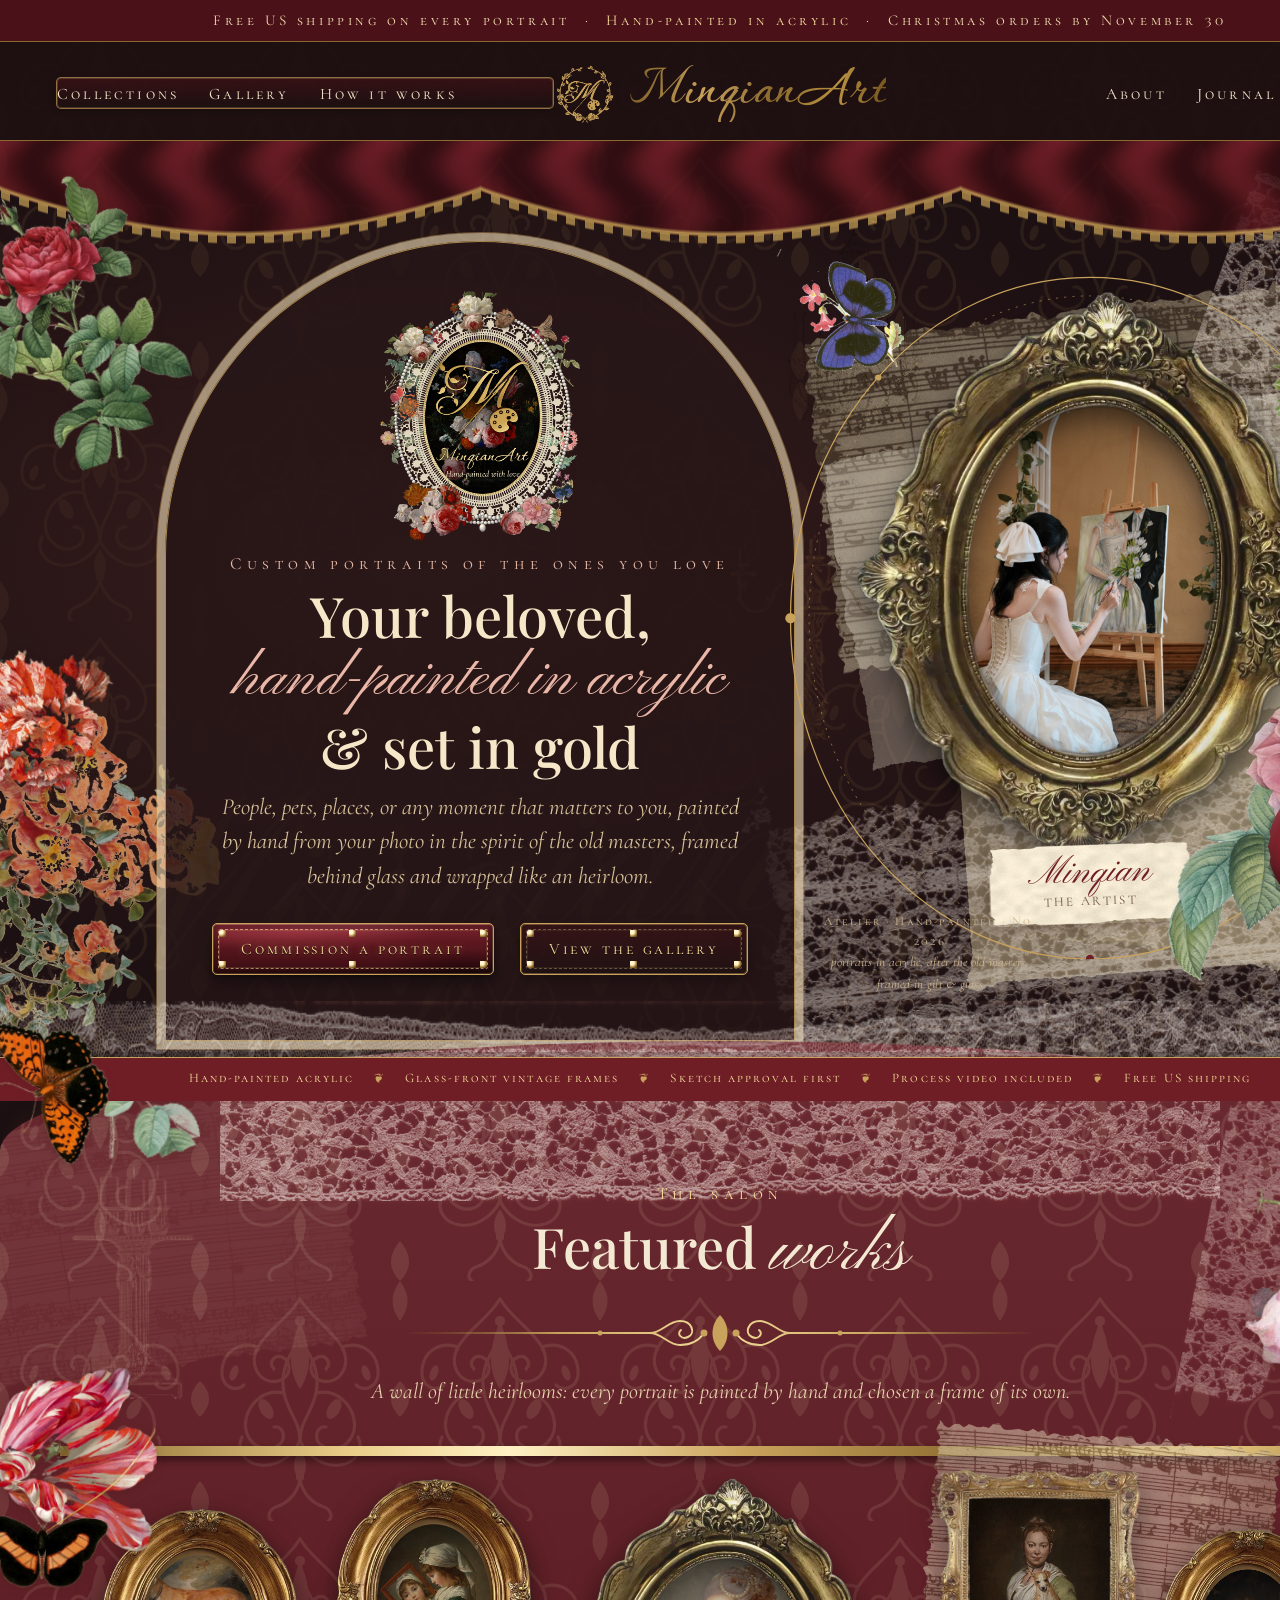
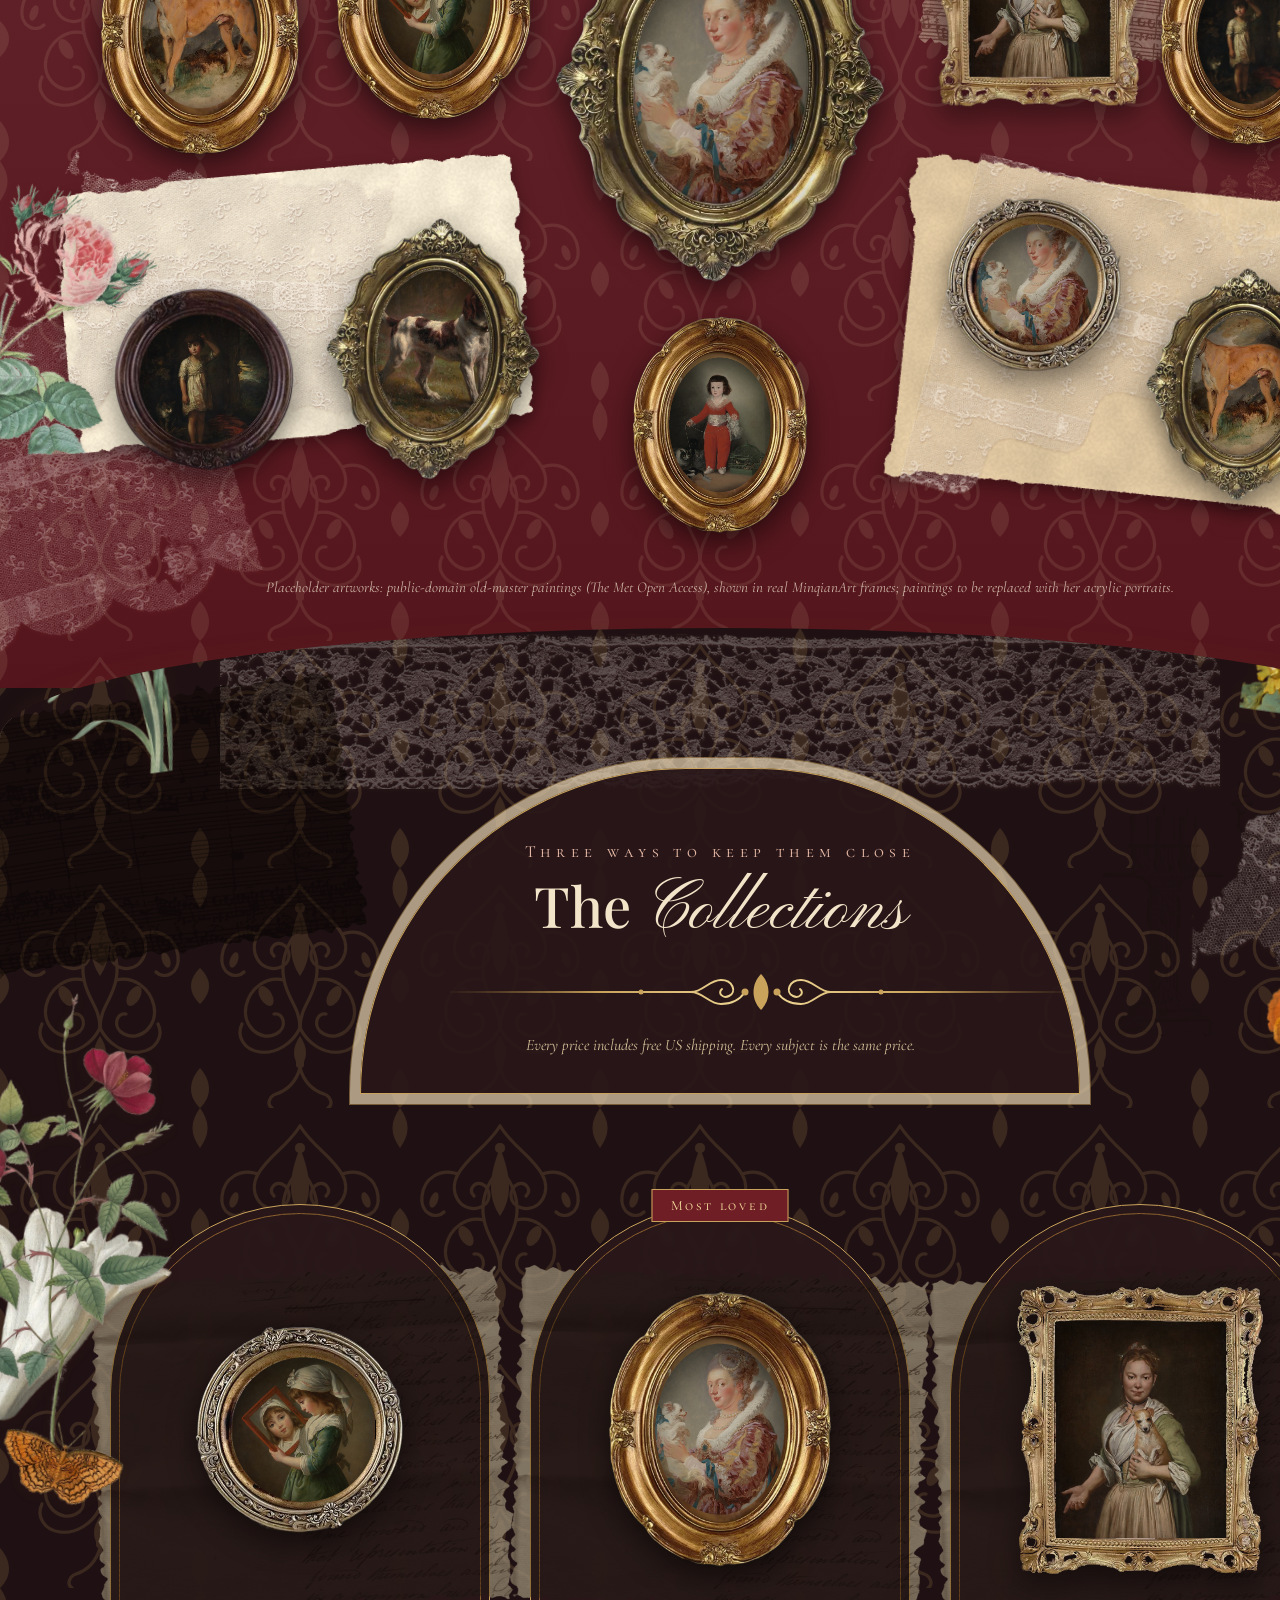
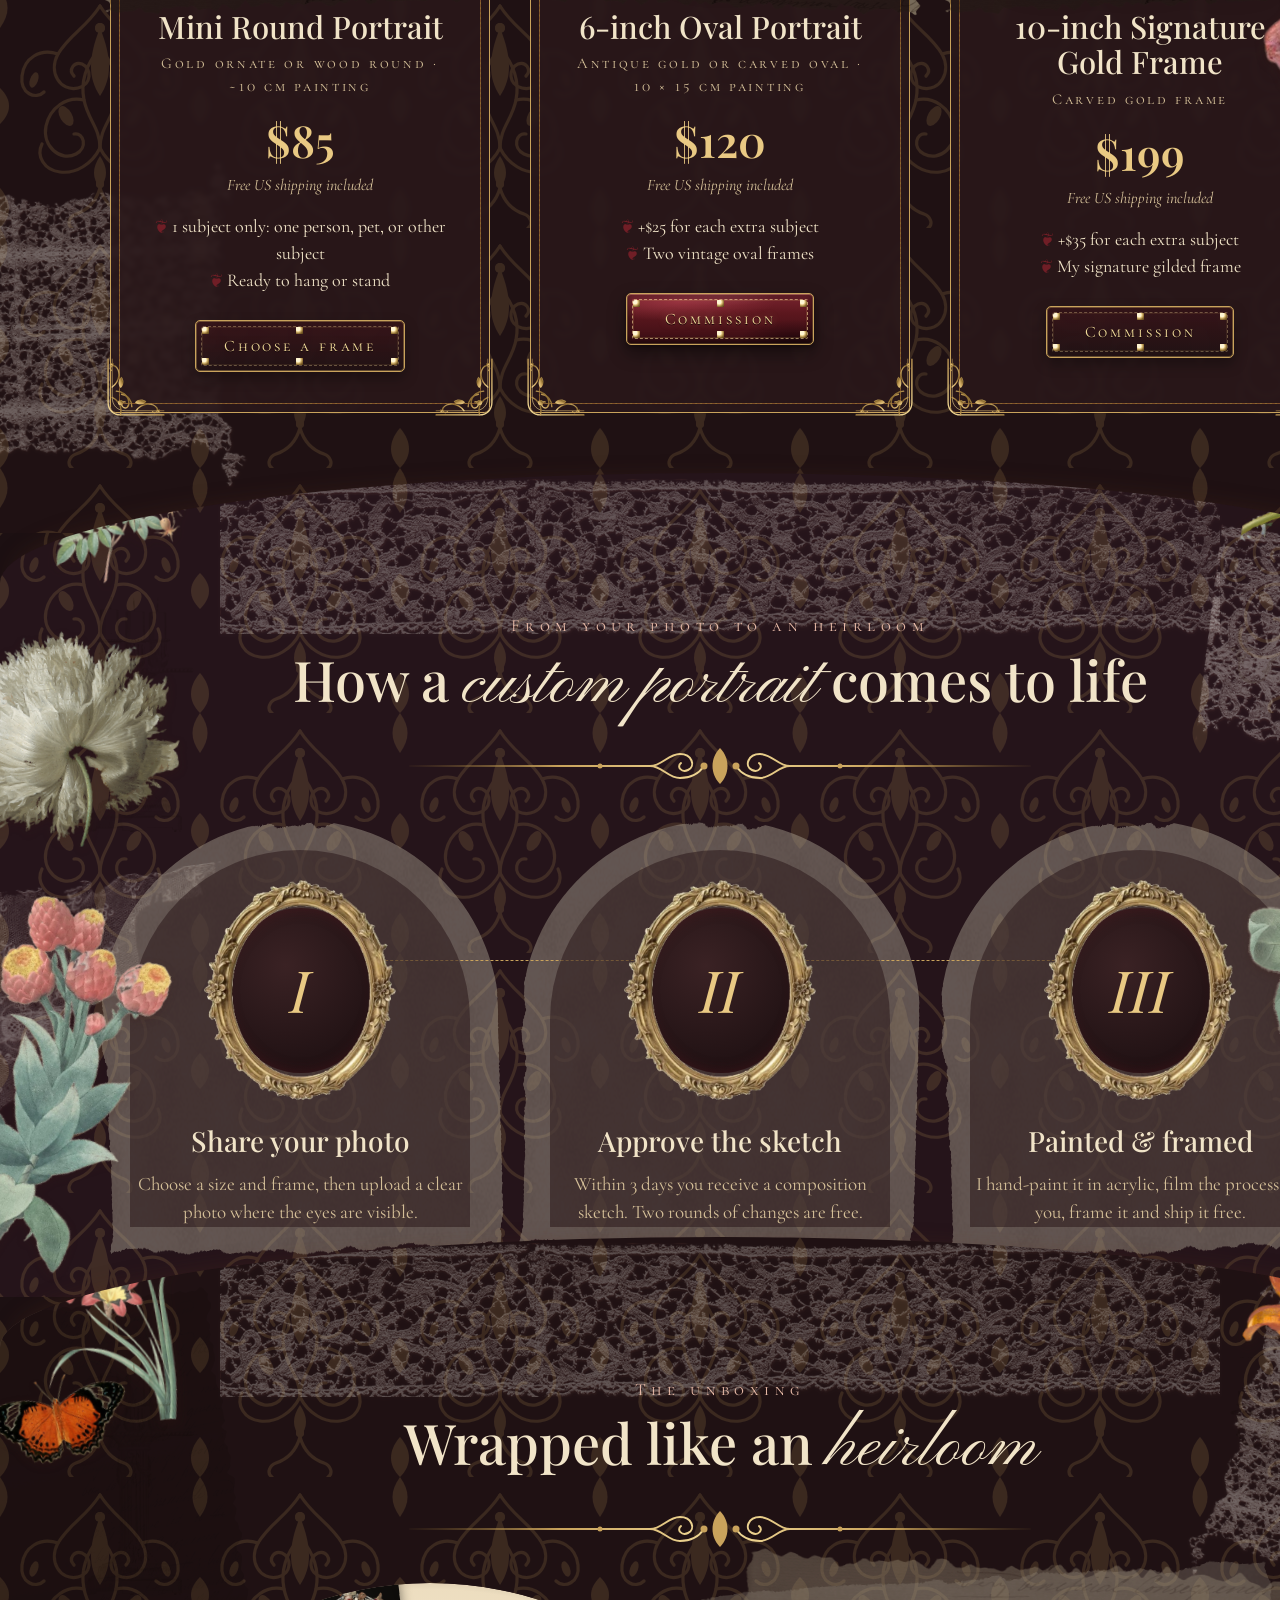
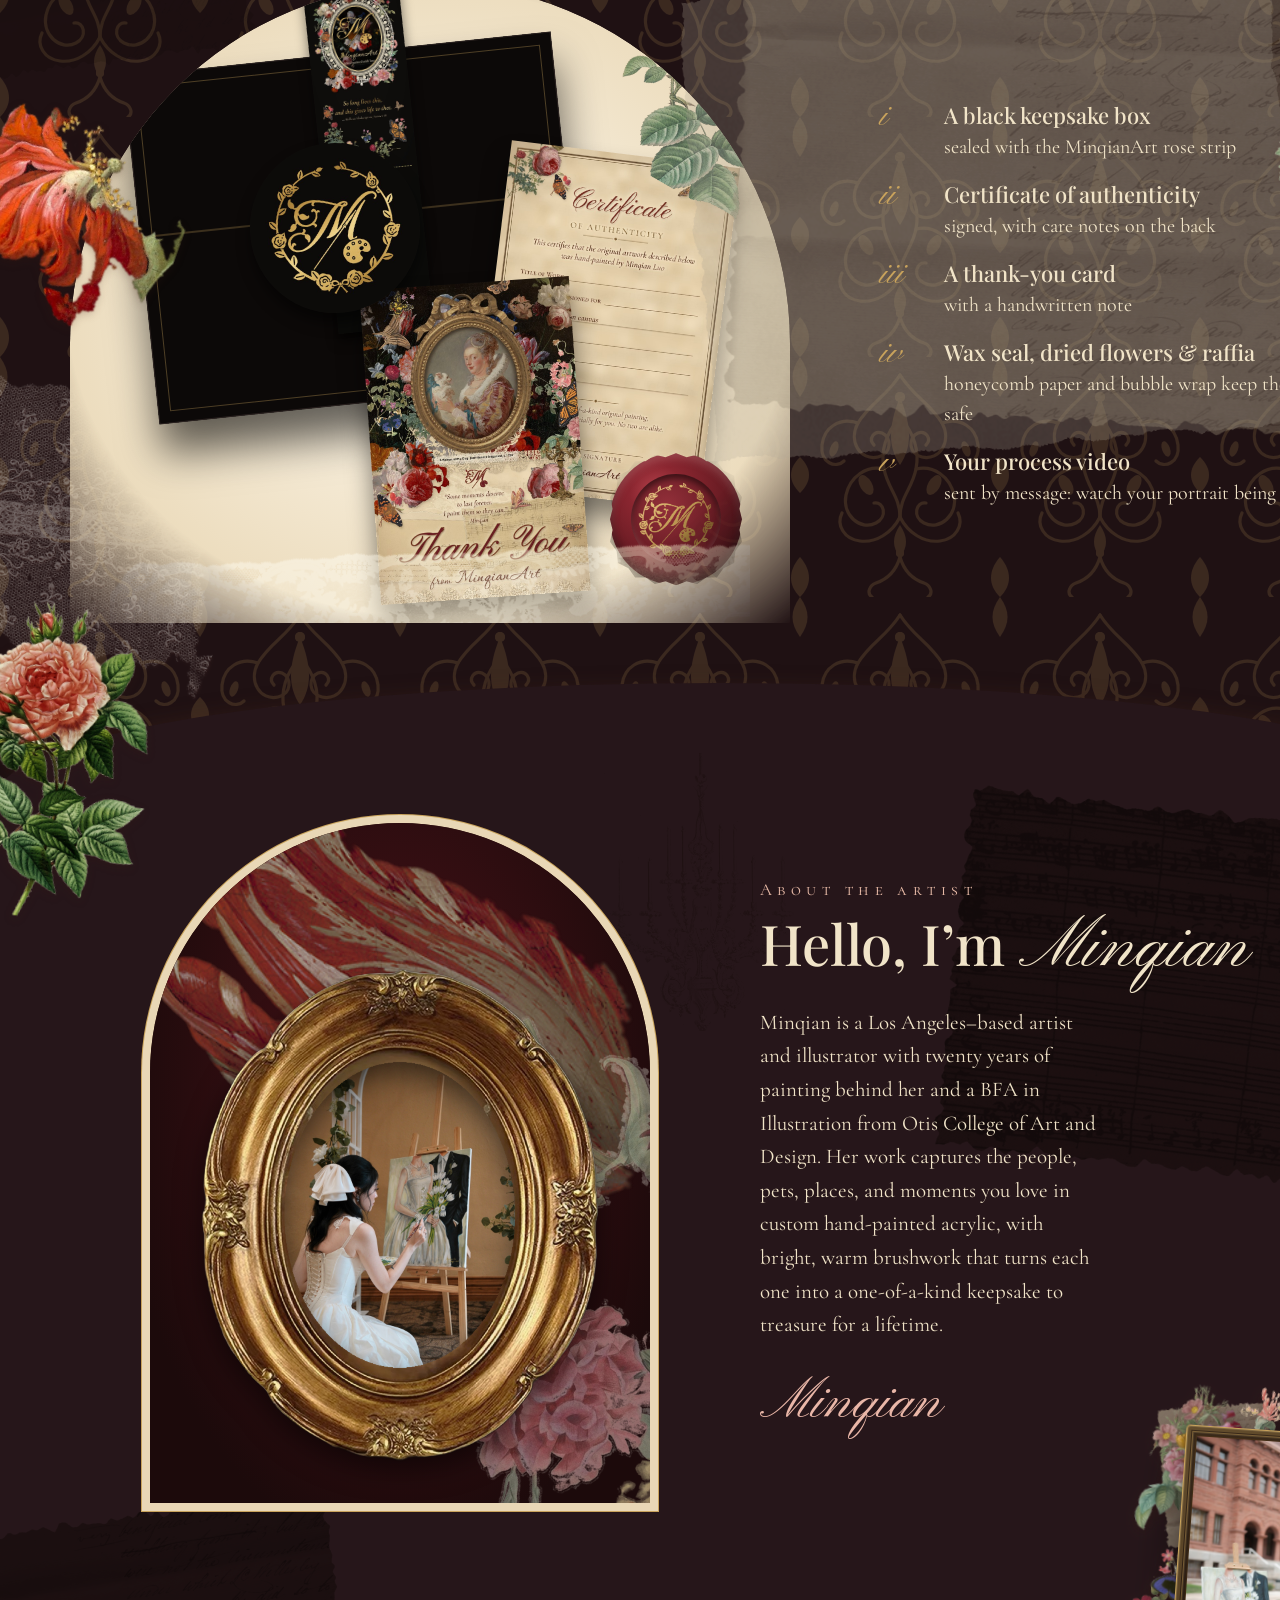
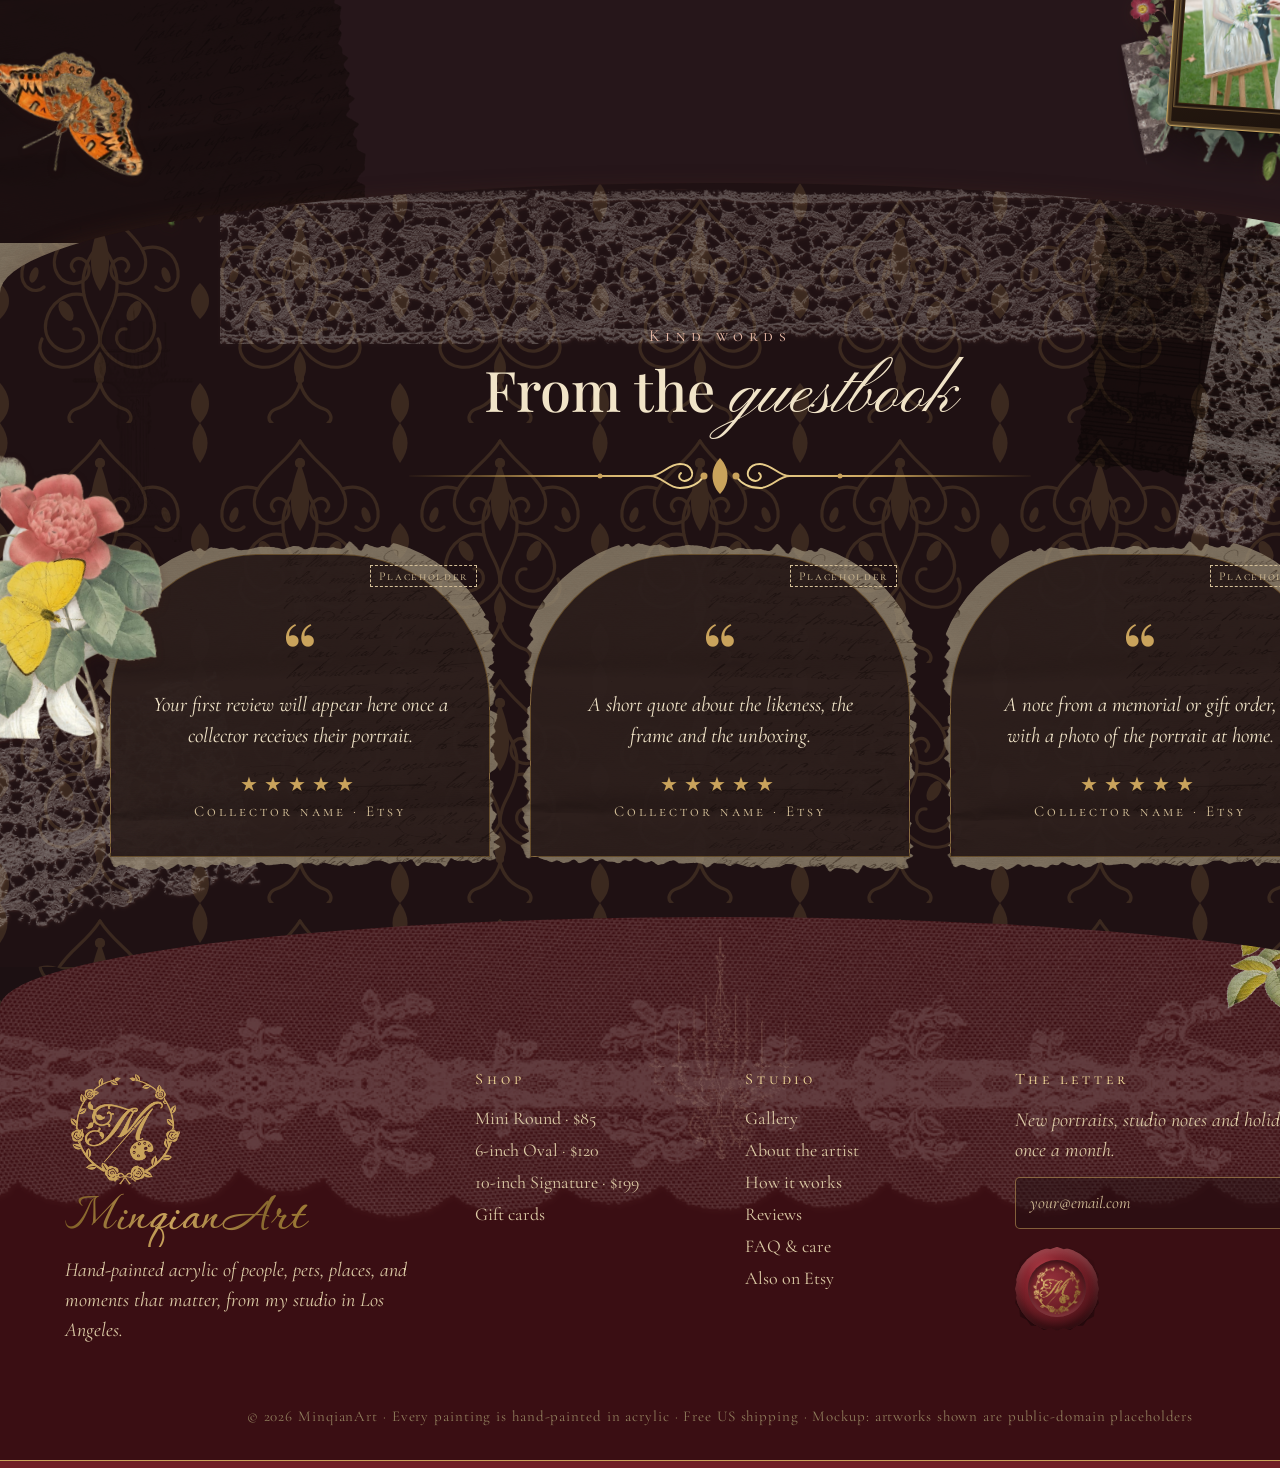
==== commit 2f6af963: "Mobile hero: tuck nameplate, clear text overlaps, tighten gallery gap; reduce About-card lace" ====
--- a/index.html
+++ b/index.html
@@ -126,6 +126,10 @@
  <img class="ab-p2-fl ab-p2-fl10" src="assets/v4keep/rose_redoute.png" alt="">
  <img class="ab-p2-fl ab-p2-fl11" src="assets/v4keep/fl_peony.png" alt="">
  <img class="ab-p2-fl ab-p2-fl12" src="assets/v5/p_ro12.png" alt="">
+ <img class="ab-p2-fl ab-p2-fl13" src="assets/v7/dh_mh1099_rose1.png" alt="">
+ <img class="ab-p2-fl ab-p2-fl14" src="assets/v5/p_ro17.png" alt="">
+ <img class="ab-p2-fl ab-p2-fl15" src="assets/v7/dh_mh1099_rose2.png" alt="">
+ <img class="ab-p2-fl ab-p2-fl16" src="assets/v5/p_ch023.png" alt="">
  <div class="ab-photo2-mount">
   <img src="assets/artist_photo_studio.jpg" width="933" height="1400" alt="Minqian in a cream dress painting a wedding portrait on an easel">
  </div>
--- a/v2.css
+++ b/v2.css
@@ -32,9 +32,9 @@
 .fr.artist .art{filter:sepia(.15)}
 .tape.t1{width:220px;left:-60px;top:150px;transform:rotate(-38deg)}
 .tape.t2{width:200px;right:-70px;bottom:120px;transform:rotate(-38deg)}
-.nameplate{position:absolute;left:50%;transform:translateX(-50%) rotate(-2deg);bottom:-58px;background:url(assets/collage/paper_cream.png) center/100% 100%;padding:10px 40px 12px;text-align:center;filter:drop-shadow(0 4px 5px rgba(60,30,20,.3));z-index:5}
-.nameplate .script{font-family:Pinyon,cursive;font-size:38px;color:var(--wine);line-height:1}
-.nameplate small{display:block;font-family:CormorantSC,serif;letter-spacing:.2em;color:#6e5444;font-size:13px}
+.nameplate{position:absolute;left:50%;transform:translateX(-50%) rotate(-2deg);bottom:-58px;background:url(assets/collage/paper_cream.png) center/100% 100%;padding:10px 40px 12px;text-align:center;box-shadow:0 4px 10px rgba(60,30,20,.28);z-index:5;-webkit-filter:none;filter:none}
+.nameplate .script{font-family:Pinyon,cursive;font-size:38px;color:var(--wine);line-height:1;text-shadow:none;-webkit-text-stroke:0}
+.nameplate small{display:block;font-family:CormorantSC,Cormorant,serif;letter-spacing:.18em;color:#6e5444;font-size:13px;text-transform:uppercase;font-variant:normal;font-variant-caps:normal;text-shadow:none;-webkit-text-stroke:0;white-space:nowrap;-webkit-font-smoothing:antialiased}
 .v2 .hero .art-wrap .ph{position:absolute;left:0;right:0;bottom:-96px;text-align:center;font-size:13px;font-style:italic;color:#7a5a44}
 .v2 .hero .bf1{z-index:4}.v2 .hero .bf2{z-index:5;top:560px;right:60px}
 .v2 .hero .rose-r{z-index:6;bottom:-20px}.v2 .hero .rose-r2{z-index:6;right:470px;bottom:60px}
--- a/v3.css
+++ b/v3.css
@@ -126,7 +126,7 @@
 
 /* t290u About: replace bottom-right lace with studio photo card */
 .ab-lace{display:none!important} /* kept in assets; swapped for .ab-photo2 */
-.ab-copy{position:relative;z-index:3;padding-right:56px}
+.ab-copy{position:relative;z-index:5;padding-right:56px}
 .ab-copy .sig,.ab-copy p{max-width:320px}
 .ab-photo2{
   position:absolute;right:90px;bottom:130px;width:240px;margin:0;padding:0;
@@ -157,71 +157,57 @@
   border-radius:4px 4px 6px 6px;
   filter:drop-shadow(0 14px 22px rgba(0,0,0,.45));
 }
-/* lace/paper/flowers behind studio card — exaggerated maximalist */
+/* lace/paper/flowers behind studio card — 1-2 small lace peeks, richer corner flowers */
 .ab-p2-lace{
   position:absolute;z-index:0;pointer-events:none;
-  width:165%;left:-38%;bottom:-28%;
+  width:70%;left:-18%;bottom:-8%;
   transform:rotate(-16deg);
-  opacity:.98;
-  filter:drop-shadow(0 4px 10px rgba(0,0,0,.25));
+  opacity:.9;
+  filter:drop-shadow(0 3px 6px rgba(0,0,0,.2));
 }
 .ab-p2-lace2{
-  width:150%;left:auto;right:-42%;top:-32%;bottom:auto;
-  transform:rotate(24deg) scaleX(-1);
-  opacity:.95;
-}
-.ab-p2-lace3{
-  width:130%;left:-36%;top:auto;bottom:-22%;
-  transform:rotate(10deg);
-  opacity:.9;
-}
-.ab-p2-lace4{
-  width:140%;left:-20%;top:-40%;bottom:auto;right:auto;
-  transform:rotate(-8deg);
+  width:56%;left:auto;right:-16%;top:-12%;bottom:auto;
+  transform:rotate(22deg) scaleX(-1);
   opacity:.88;
 }
-.ab-p2-lace5{
-  width:120%;left:auto;right:-30%;bottom:-18%;top:auto;
-  transform:rotate(-20deg);
-  opacity:.9;
-}
-.ab-p2-doily{
-  position:absolute;z-index:0;pointer-events:none;
-  width:150%;left:50%;top:42%;
-  transform:translate(-50%,-50%) rotate(-8deg);
-  opacity:.85;
-  filter:drop-shadow(0 6px 12px rgba(40,20,10,.2));
-}
-.ab-p2-doily2{
-  width:110%;left:-35%;top:auto;bottom:-30%;
-  transform:rotate(14deg);
-  opacity:.75;
-}
+/* extra lace/doilies from the lush pass — hide, keep only two peeks */
+.ab-p2-lace3,
+.ab-p2-lace4,
+.ab-p2-lace5,
+.ab-p2-doily,
+.ab-p2-doily2{display:none!important}
 .ab-p2-paper{
   position:absolute;z-index:0;pointer-events:none;
-  width:95%;left:-32%;top:-22%;
-  transform:rotate(-12deg);
-  opacity:.6;mix-blend-mode:multiply;
+  width:58%;left:-12%;top:-8%;
+  transform:rotate(-8deg);
+  opacity:.42;mix-blend-mode:multiply;
 }
 .ab-p2-fl{
   position:absolute;z-index:2;pointer-events:none;
-  filter:drop-shadow(0 5px 8px rgba(60,25,15,.35));
-}
-/* TL cluster — large */
-.ab-p2-fl1{ width:150px;left:-78px;top:-62px;transform:rotate(-26deg); }
-.ab-p2-fl8{ width:130px;left:8%;top:-58px;transform:rotate(8deg); }
-.ab-p2-fl10{ width:160px;left:-95px;top:8px;transform:rotate(-12deg); }
-.ab-p2-fl9{ width:72px;left:-42px;top:28%;transform:rotate(14deg); }
-.ab-p2-fl7{ width:118px;left:-70px;top:42%;transform:rotate(-8deg); }
-/* TR / mid-right */
-.ab-p2-fl2{ width:88px;right:-38px;top:-40px;transform:rotate(20deg); }
-.ab-p2-fl5{ width:145px;right:-72px;top:28px;transform:rotate(30deg) scaleX(-1); }
-.ab-p2-fl4{ width:64px;right:-36px;bottom:70px;transform:rotate(-18deg);opacity:.98; }
-/* BR cluster — large */
-.ab-p2-fl6{ width:155px;right:-70px;bottom:-55px;transform:rotate(-10deg); }
-.ab-p2-fl11{ width:160px;right:-40px;bottom:-90px;transform:rotate(16deg) scaleX(-1); }
-.ab-p2-fl3{ width:135px;left:-75px;bottom:-50px;transform:rotate(14deg); }
-.ab-p2-fl12{ width:125px;right:20%;bottom:-75px;transform:rotate(-4deg); }
+  filter:drop-shadow(0 4px 6px rgba(60,25,15,.32));
+}
+/* corner clusters — sit on the frame, do not cover face / easel / bio / signature */
+/* TL */
+.ab-p2-fl1{ width:96px;left:-38px;top:-36px;transform:rotate(-22deg); }
+.ab-p2-fl8{ width:86px;left:18px;top:-44px;transform:rotate(10deg); }
+.ab-p2-fl10{ width:102px;left:-48px;top:10px;transform:rotate(-14deg); }
+.ab-p2-fl13{ width:78px;left:-8px;top:-6px;transform:rotate(-30deg); }
+/* TR */
+.ab-p2-fl2{ width:70px;right:-20px;top:-30px;transform:rotate(16deg); }
+.ab-p2-fl5{ width:108px;right:-44px;top:6px;transform:rotate(26deg) scaleX(-1); }
+.ab-p2-fl15{ width:58px;right:18px;top:-38px;transform:rotate(-6deg); }
+.ab-p2-fl4{ width:48px;right:-22px;bottom:72px;transform:rotate(-16deg);opacity:.95; }
+/* BR */
+.ab-p2-fl6{ width:118px;right:-48px;bottom:-40px;transform:rotate(-8deg); }
+.ab-p2-fl11{ width:112px;right:-18px;bottom:-58px;transform:rotate(14deg) scaleX(-1); }
+.ab-p2-fl12{ width:92px;right:14%;bottom:-46px;transform:rotate(-4deg); }
+.ab-p2-fl14{ width:88px;right:-28px;bottom:18px;transform:rotate(12deg); }
+/* BL */
+.ab-p2-fl3{ width:94px;left:-36px;bottom:-26px;transform:rotate(12deg); }
+.ab-p2-fl7{ width:84px;left:-42px;bottom:22px;transform:rotate(-8deg); }
+.ab-p2-fl16{ width:80px;left:16px;bottom:-34px;transform:rotate(8deg); }
+.ab-p2-fl9{ width:50px;left:-22px;top:36%;transform:rotate(12deg); }
+
 .ab-photo2-mount::before{
   /* thin inner gold fillet */
   content:"";position:absolute;inset:5px 5px 18px;pointer-events:none;
--- a/mobile_compose.css
+++ b/mobile_compose.css
@@ -18,15 +18,19 @@
   body.parlour > footer{order:100}
 
   /* logo → headline → S-oval+nameplate+wax → bio → CTAs → ribbon */
-  .hero{
+  .hero,
+  .v2 .hero,
+  body.parlour.v2.v3 .hero{
     display:grid!important;
     grid-template-columns:1fr;
     justify-items:center;
     align-content:start;
     height:auto!important;
-    padding:20px 16px 28px!important;
+    padding:20px 16px 8px!important;
+    padding-bottom:8px!important; /* beats v2_mobile .v2 .hero{padding-bottom:150px!important} */
     position:relative;
     overflow:hidden;
+    z-index:41; /* above .mborder (z-index:40) so page-border flowers cannot cover hero text */
   }
   .hero .copy{display:contents}
   .hero .drape{order:0;width:100%;max-height:48px;object-fit:cover}
@@ -44,30 +48,37 @@
     order:1;width:150px!important;margin:8px auto 6px;display:block;position:relative;z-index:3
   }
   .hero .kicker{
-    order:2;text-align:center;margin:4px 12px 0;position:relative;z-index:3
+    order:2;text-align:center;margin:4px 28px 0;position:relative;z-index:3
   }
   .hero .copy h1{
     order:3;text-align:center;font-size:clamp(28px,7.2vw,36px)!important;
-    line-height:1.15;margin:6px 10px 8px;max-width:22em;position:relative;z-index:3
+    line-height:1.15;margin:6px 28px 8px;max-width:22em;position:relative;z-index:3
   }
   .hero .copy h1 em{font-size:inherit!important}
   .hero .copy > p{
     order:4;text-align:center;font-size:clamp(15px,3.8vw,17px)!important;
-    line-height:1.45;margin:0 16px 12px;max-width:34em;position:relative;z-index:3
+    line-height:1.45;margin:0 28px 12px;max-width:34em;position:relative;z-index:3
   }
 
   .hero .art-wrap{
     order:5;position:relative!important;right:auto!important;top:auto!important;left:auto!important;
-    width:min(300px,78vw)!important;margin:4px auto 8px!important;padding-bottom:40px;z-index:4
+    width:min(300px,78vw)!important;margin:4px auto 2px!important;padding-bottom:22px;z-index:4
   }
   .hero .art-wrap .fr{width:100%!important;max-width:300px}
   .hero .art-wrap .orbit{
     left:-12%!important;top:-6%!important;width:124%!important;height:118%!important
   }
   .hero .nameplate{
-    display:block!important;bottom:-42px!important;padding:6px 22px 8px!important;z-index:6
+    display:block!important;bottom:-4px!important;padding:5px 22px 7px!important;z-index:6;
+    filter:none!important;-webkit-filter:none!important;
+    box-shadow:0 4px 10px rgba(60,30,20,.28)
   }
-  .hero .nameplate .script{font-size:28px}
+  .hero .nameplate .script{font-size:28px;text-shadow:none;-webkit-text-stroke:0}
+  .hero .nameplate small{
+    display:block;text-transform:uppercase;letter-spacing:.16em;font-variant:normal;
+    font-variant-caps:normal;text-shadow:none;-webkit-text-stroke:0;white-space:nowrap;
+    -webkit-font-smoothing:antialiased;transform:none
+  }
 
   .hero .badge{
     order:5;position:relative!important;right:auto!important;left:auto!important;
@@ -75,17 +86,15 @@
     overflow:visible;z-index:8;justify-self:center
   }
   .hero .badge .wax{
-    position:absolute;width:78px;height:78px;right:-118px;top:-95px
+    position:absolute;width:78px;height:78px;right:-156px;top:-102px
   }
 
-  .hero .bf1,.hero .rose-r{order:5;z-index:3;pointer-events:none}
-  .hero .bf2{display:none!important} /* was overlapping bio text */
-  .hero .bf1{position:absolute;right:8px;top:620px;width:48px!important}
-  .hero .rose-r{position:absolute;right:-8px;top:700px;width:100px!important;opacity:.95}
+  .hero .bf1,.hero .bf2,.hero .rose-r{display:none!important} /* were overlapping hero copy / ribbon */
 
   /* inline About bio under oval */
   .hero-about{
-    order:6;display:block;width:100%;max-width:34em;margin:10px 16px 6px;
+    order:6;display:block;width:100%;max-width:34em;margin:6px 0 6px;
+    padding:0 30px;box-sizing:border-box;
     text-align:center;position:relative;z-index:5;scroll-margin-top:72px
   }
   .hero-about .kicker{margin:0 0 4px;letter-spacing:.18em;font-size:12px}
@@ -113,6 +122,24 @@
   /* never show studio card or desktop about on mobile */
   #about .ab-photo2,
   .ab-photo2{/* keep desktop; section hidden above */}
+
+  /* ribbon → featured gallery: small natural gap (was a large empty damask band) */
+  body.parlour.v3 .featured,
+  .v3 section.featured.cl,
+  .v3 #gallery{
+    margin-top:0!important;
+    padding-top:28px!important;
+    padding-bottom:48px;
+    border-radius:28px 28px 0 0!important;
+  }
+}
+
+/* keep page-border flowers as edge slivers on phones so they cannot cover hero copy */
+@media (max-width:760px){
+  .v8 .mborder img.l{left:-78px!important}
+  .v8 .mborder img.r{right:-78px!important}
+  .v8 .mborder img.bf.l{left:-50px!important;width:52px!important}
+  .v8 .mborder img.bf.r{right:-50px!important;width:52px!important}
 }
 
 @media (min-width:761px){
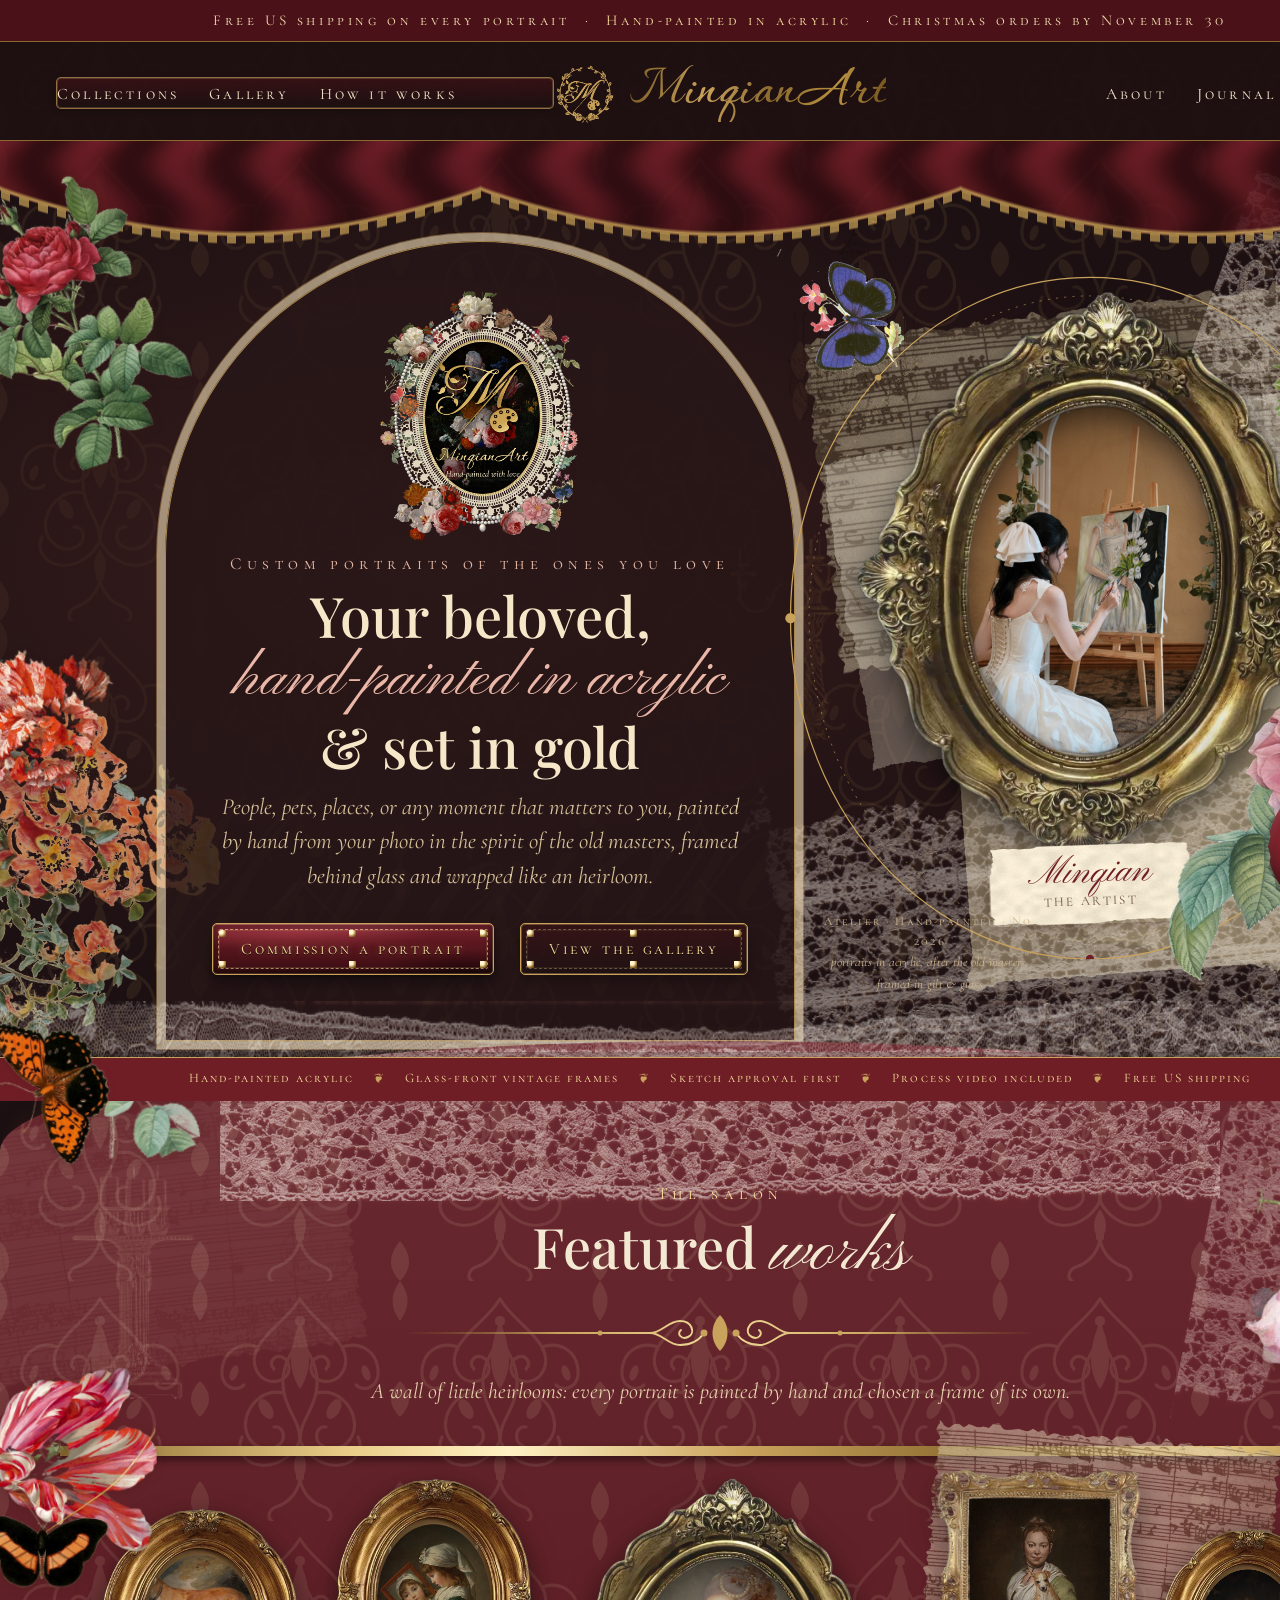
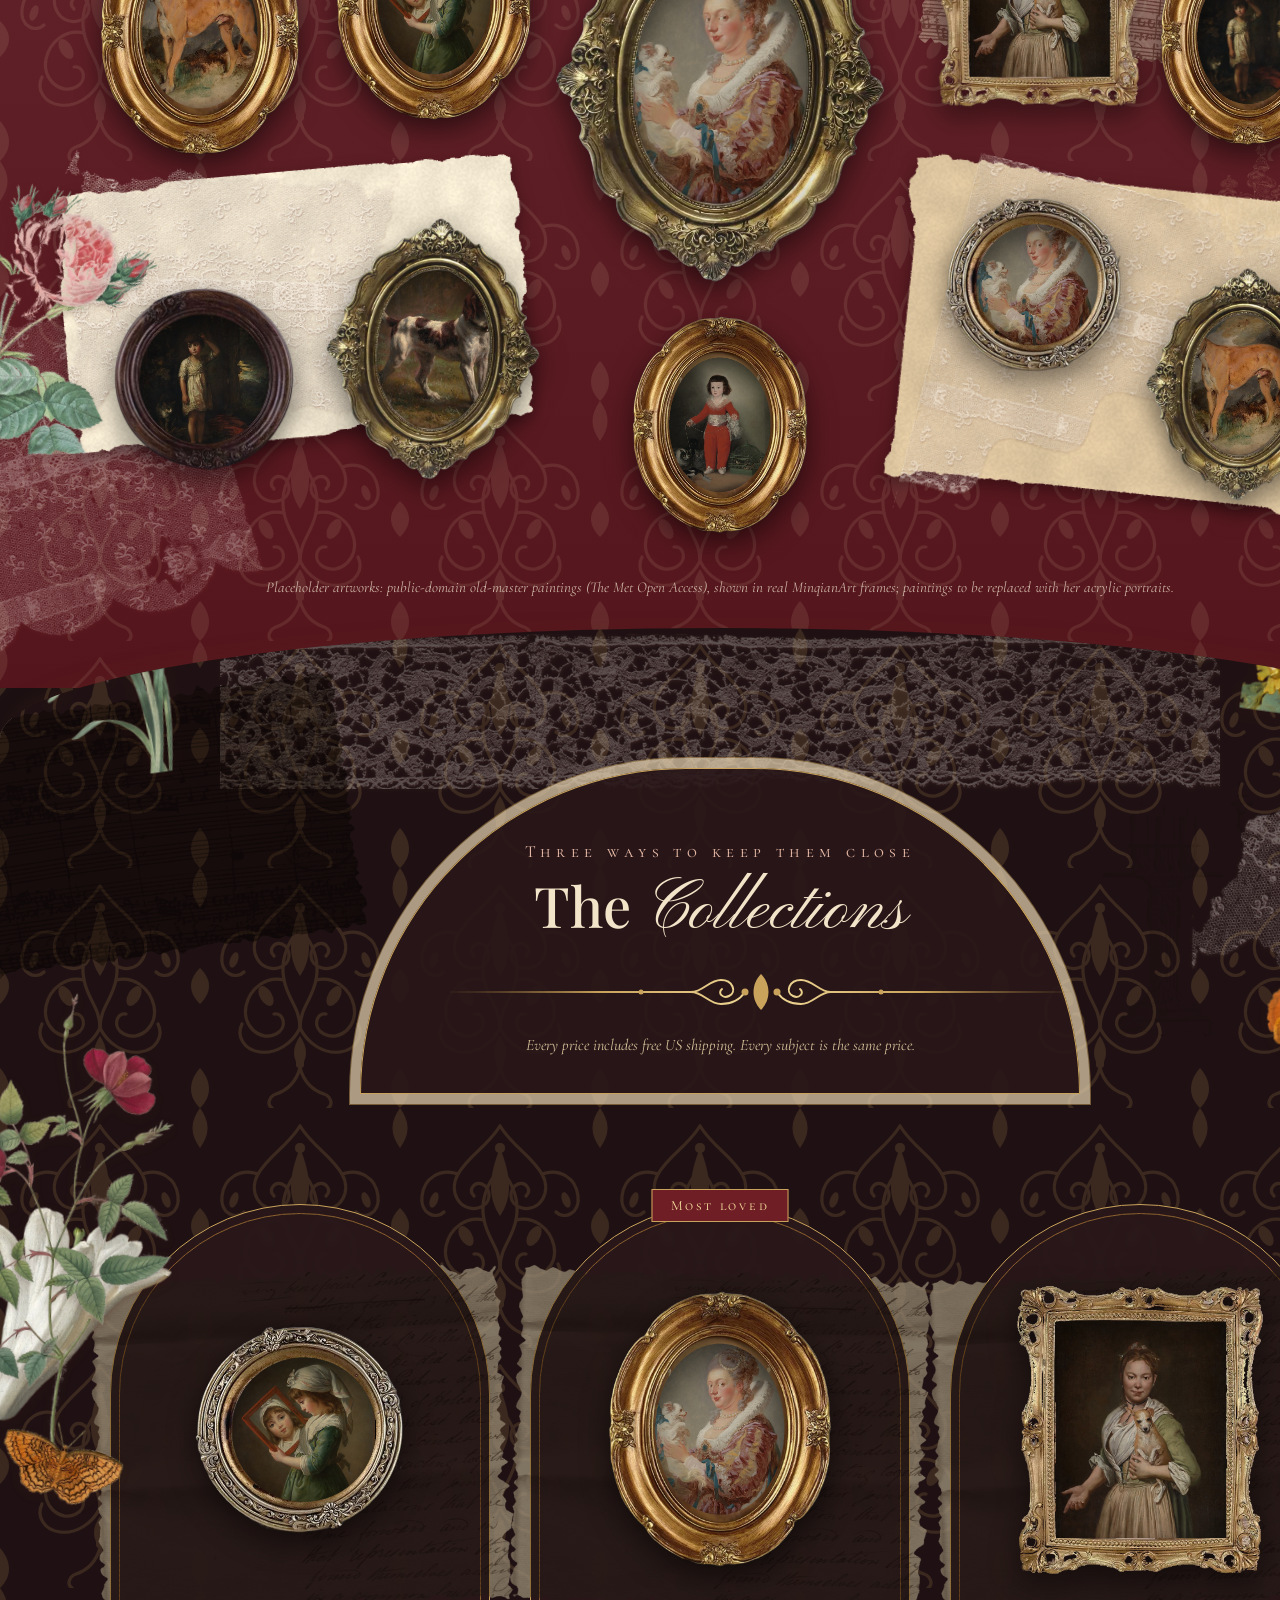
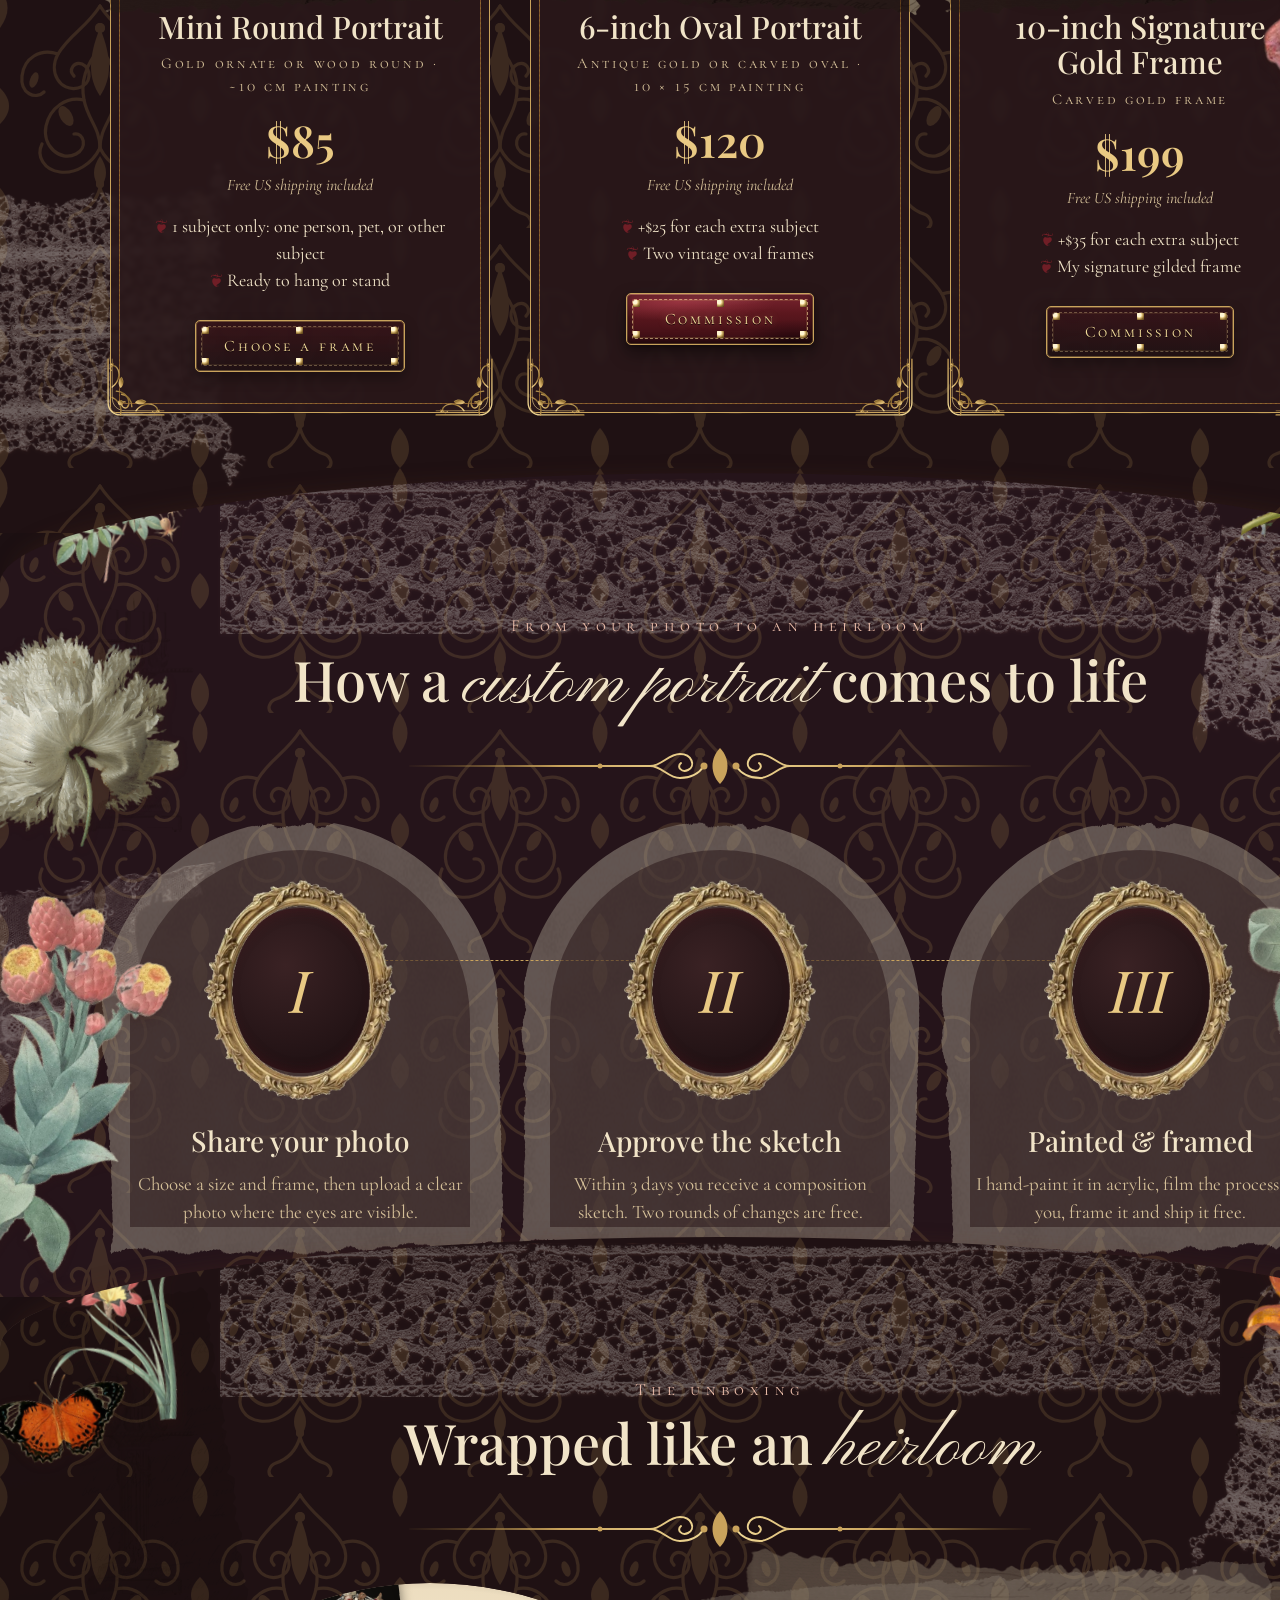
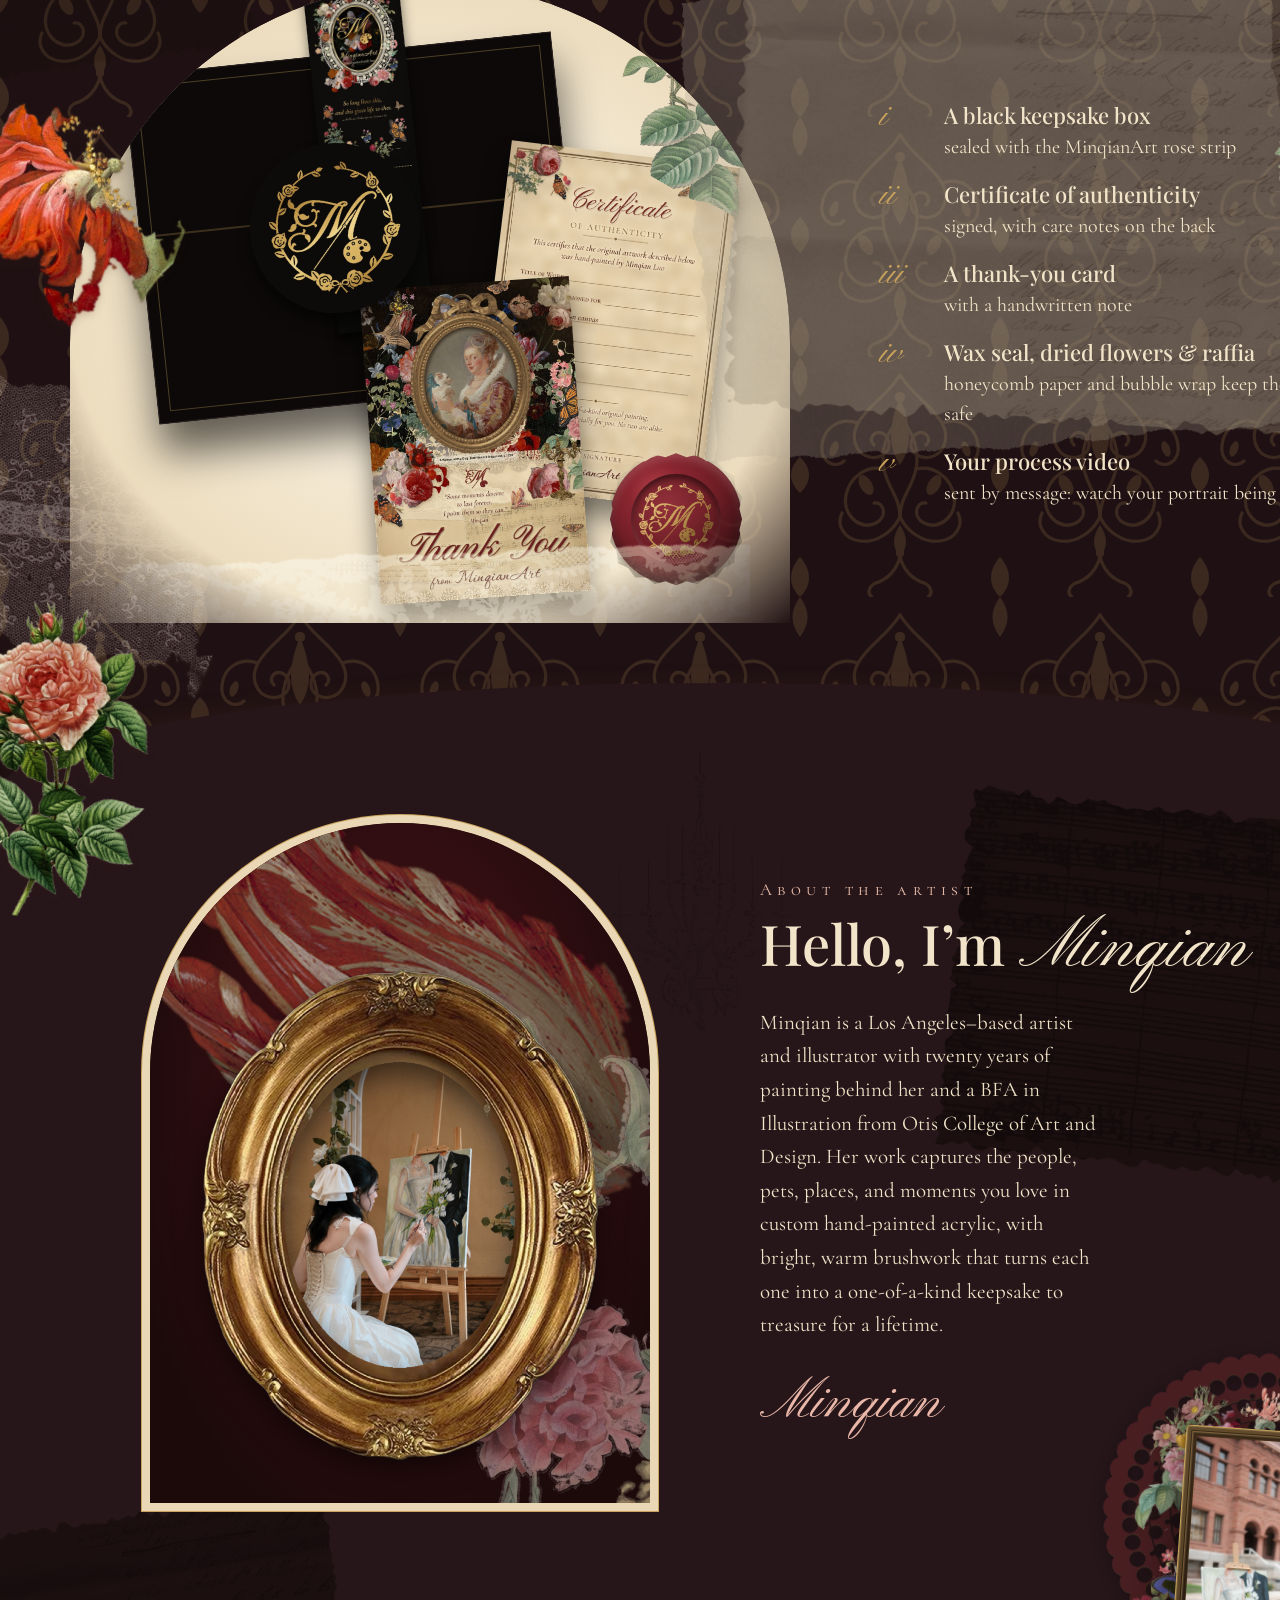
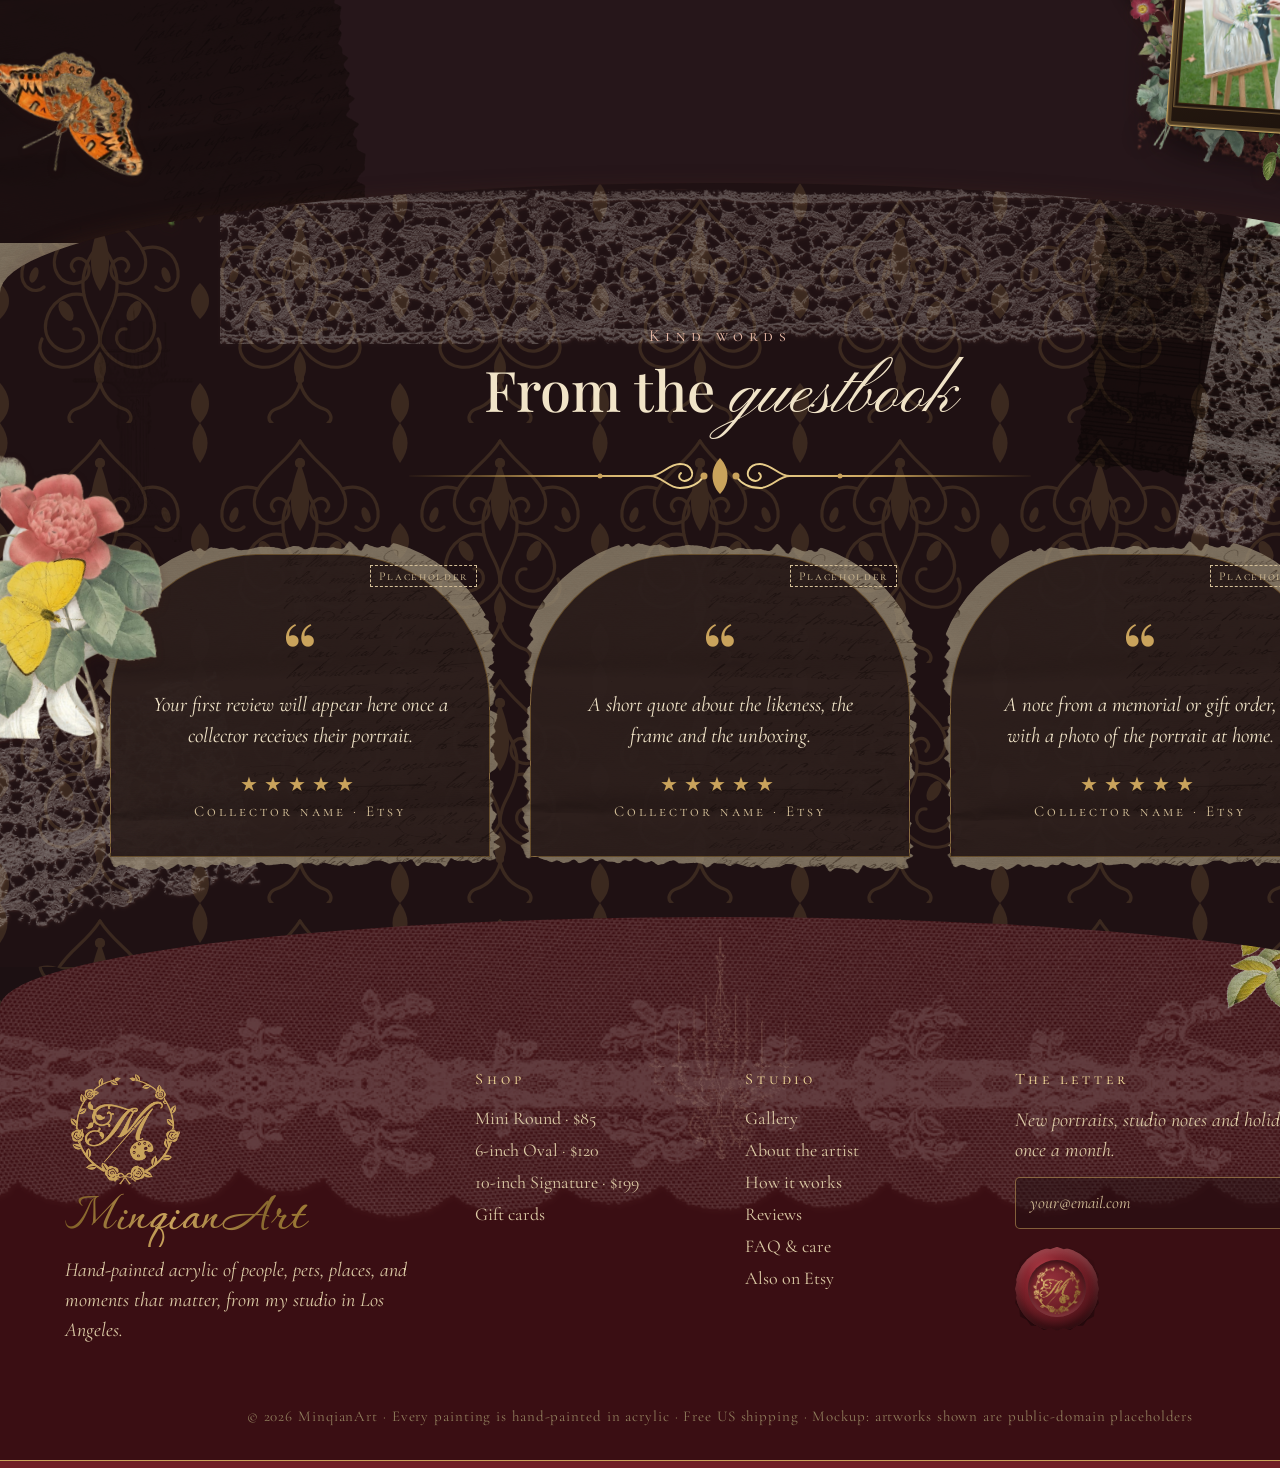
==== commit 10a2b76e: "About card: restyle both lace pieces as dark burgundy wine lace The round doily and the bottom-right" ====
--- a/index.html
+++ b/index.html
@@ -113,14 +113,14 @@
 
  <img class="ab-p2-lace ab-p2-lace2" src="assets/v4/lace_corner1.png" alt="">
  <img class="ab-p2-lace ab-p2-lace3" src="assets/v4/lace_frag2.png" alt="">
- <img class="ab-p2-doily" src="assets/collage/doily.png" alt="">
+ <img class="ab-p2-doily" src="assets/collage/doily_dark.png" alt="">
  <img class="ab-p2-fl ab-p2-fl5" src="assets/v5/p_ro15.png" alt="">
  <img class="ab-p2-fl ab-p2-fl6" src="assets/v7/dh_nga_peony.png" alt="">
  <img class="ab-p2-fl ab-p2-fl7" src="assets/v5/p_ro09.png" alt="">
  <img class="ab-p2-fl ab-p2-fl8" src="assets/v5/p_ch061.png" alt="">
  <img class="ab-p2-fl ab-p2-fl9" src="assets/v4keep/bf_callithea.png" alt="">
 
- <img class="ab-p2-lace ab-p2-lace4" src="assets/v4/lace_panel1.png" alt="">
+ <img class="ab-p2-lace ab-p2-lace4" src="assets/v4/lace_panel1_dark.png" alt="">
  <img class="ab-p2-lace ab-p2-lace5" src="assets/v4/lace_frag1.png" alt="">
  <img class="ab-p2-doily ab-p2-doily2" src="assets/collage/doily.png" alt="">
  <img class="ab-p2-fl ab-p2-fl10" src="assets/v4keep/rose_redoute.png" alt="">
--- a/v3.css
+++ b/v3.css
@@ -157,30 +157,30 @@
   border-radius:4px 4px 6px 6px;
   filter:drop-shadow(0 14px 22px rgba(0,0,0,.45));
 }
-/* lace/paper/flowers behind studio card — 1-2 small lace peeks, richer corner flowers */
-.ab-p2-lace{
+/* 1-2 LARGE lace pieces behind studio card — no small fragments/doily bits */
+.ab-p2-lace:not(.ab-p2-lace4),
+.ab-p2-lace2,
+.ab-p2-lace3,
+.ab-p2-lace5,
+.ab-p2-paper{display:none!important}
+/* big dark-wine doily — top-left / left, extends well past the card */
+.ab-p2-doily{
+  display:block!important;
   position:absolute;z-index:0;pointer-events:none;
-  width:70%;left:-18%;bottom:-8%;
-  transform:rotate(-16deg);
+  width:162%;left:-40%;top:-26%;bottom:auto;right:auto;
+  transform:rotate(-9deg);
+  opacity:.88;
+  filter:drop-shadow(0 1px 0 rgba(201,163,92,.2)) drop-shadow(0 3px 8px rgba(0,0,0,.28));
+}
+.ab-p2-doily2{display:none!important}
+/* big wide lace panel — bottom-right, extends generously */
+.ab-p2-lace4{
+  display:block!important;
+  position:absolute;z-index:0;pointer-events:none;
+  width:152%;left:auto;right:-42%;top:auto;bottom:-28%;
+  transform:rotate(12deg);
   opacity:.9;
-  filter:drop-shadow(0 3px 6px rgba(0,0,0,.2));
-}
-.ab-p2-lace2{
-  width:56%;left:auto;right:-16%;top:-12%;bottom:auto;
-  transform:rotate(22deg) scaleX(-1);
-  opacity:.88;
-}
-/* extra lace/doilies from the lush pass — hide, keep only two peeks */
-.ab-p2-lace3,
-.ab-p2-lace4,
-.ab-p2-lace5,
-.ab-p2-doily,
-.ab-p2-doily2{display:none!important}
-.ab-p2-paper{
-  position:absolute;z-index:0;pointer-events:none;
-  width:58%;left:-12%;top:-8%;
-  transform:rotate(-8deg);
-  opacity:.42;mix-blend-mode:multiply;
+  filter:drop-shadow(0 1px 0 rgba(201,163,92,.18)) drop-shadow(0 4px 10px rgba(0,0,0,.28));
 }
 .ab-p2-fl{
   position:absolute;z-index:2;pointer-events:none;
--- a/site.css
+++ b/site.css
@@ -117,17 +117,21 @@
 html[data-theme=dark] .ab-p2-lace,
 html[data-theme=dark] .ab-p2-lace2,
 html[data-theme=dark] .ab-p2-lace3,
-html[data-theme=dark] .ab-p2-lace4,
 html[data-theme=dark] .ab-p2-lace5{
   mix-blend-mode:normal!important;
   opacity:.95!important;
   filter:brightness(1.12) drop-shadow(0 3px 8px rgba(0,0,0,.45));
 }
-html[data-theme=dark] .ab-p2-doily,
-html[data-theme=dark] .ab-p2-doily2{
+html[data-theme=dark] .ab-p2-doily{
   mix-blend-mode:normal!important;
-  opacity:.88!important;
-  filter:brightness(1.05) drop-shadow(0 4px 10px rgba(0,0,0,.4));
+  opacity:.9!important;
+  filter:drop-shadow(0 1px 0 rgba(201,163,92,.22)) drop-shadow(0 3px 8px rgba(0,0,0,.4));
+}
+html[data-theme=dark] .ab-p2-doily2{display:none!important}
+html[data-theme=dark] .ab-p2-lace4{
+  mix-blend-mode:normal!important;
+  opacity:.9!important;
+  filter:drop-shadow(0 1px 0 rgba(201,163,92,.2)) drop-shadow(0 4px 10px rgba(0,0,0,.4));
 }
 html[data-theme=dark] .ab-p2-paper{
   filter:brightness(.75) sepia(.25);opacity:.65;mix-blend-mode:soft-light;
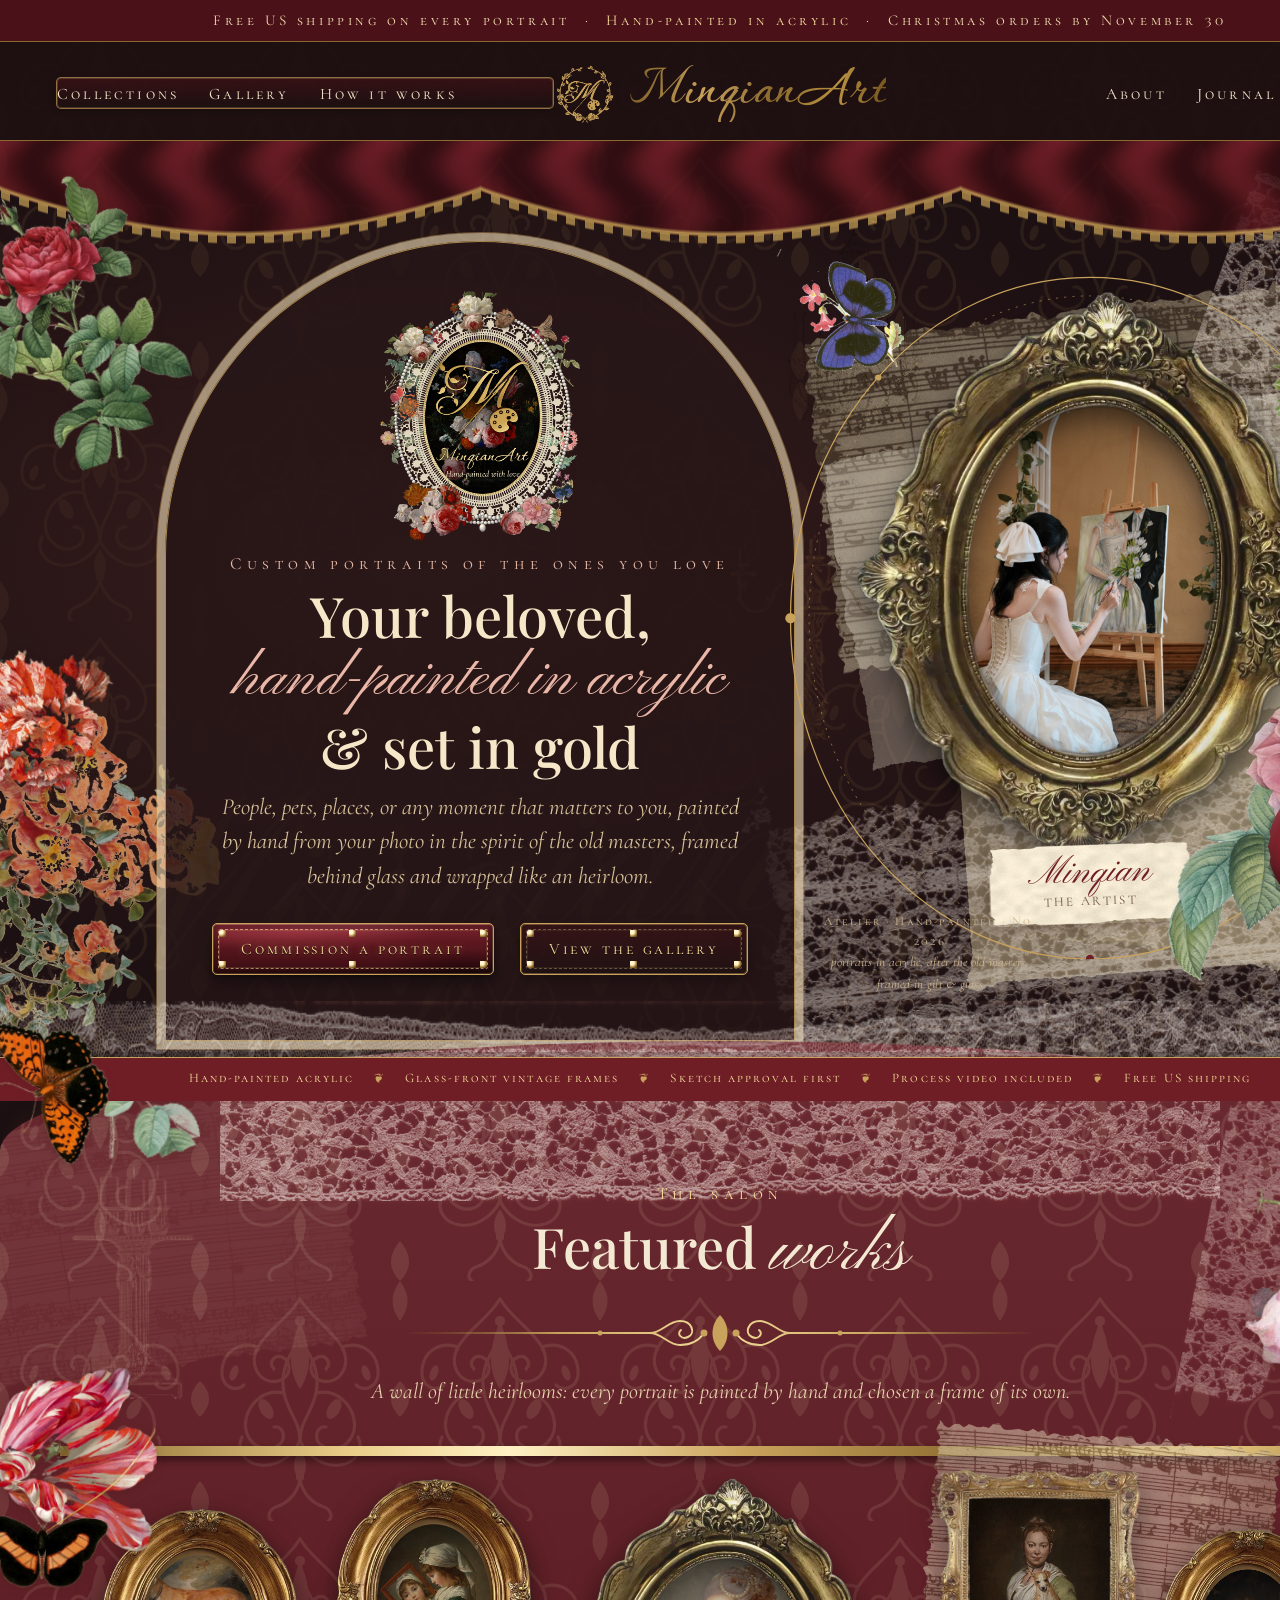
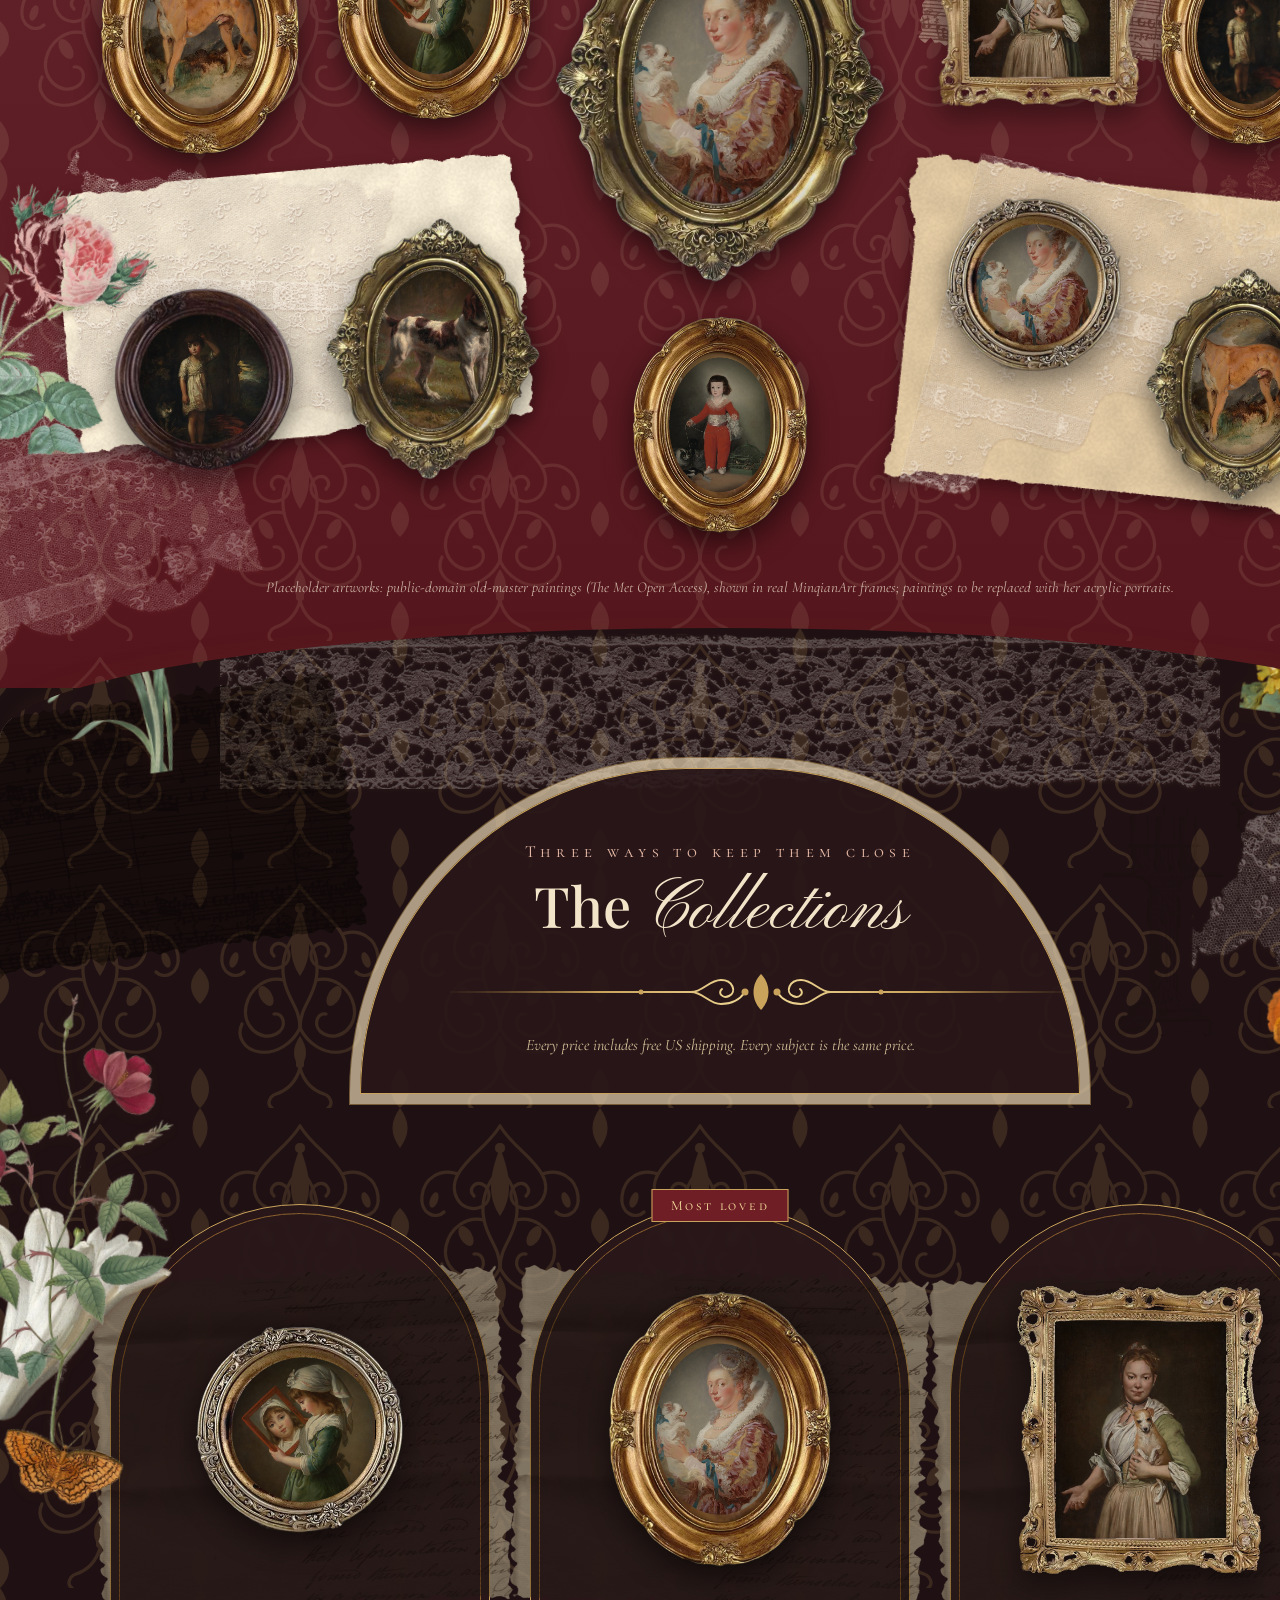
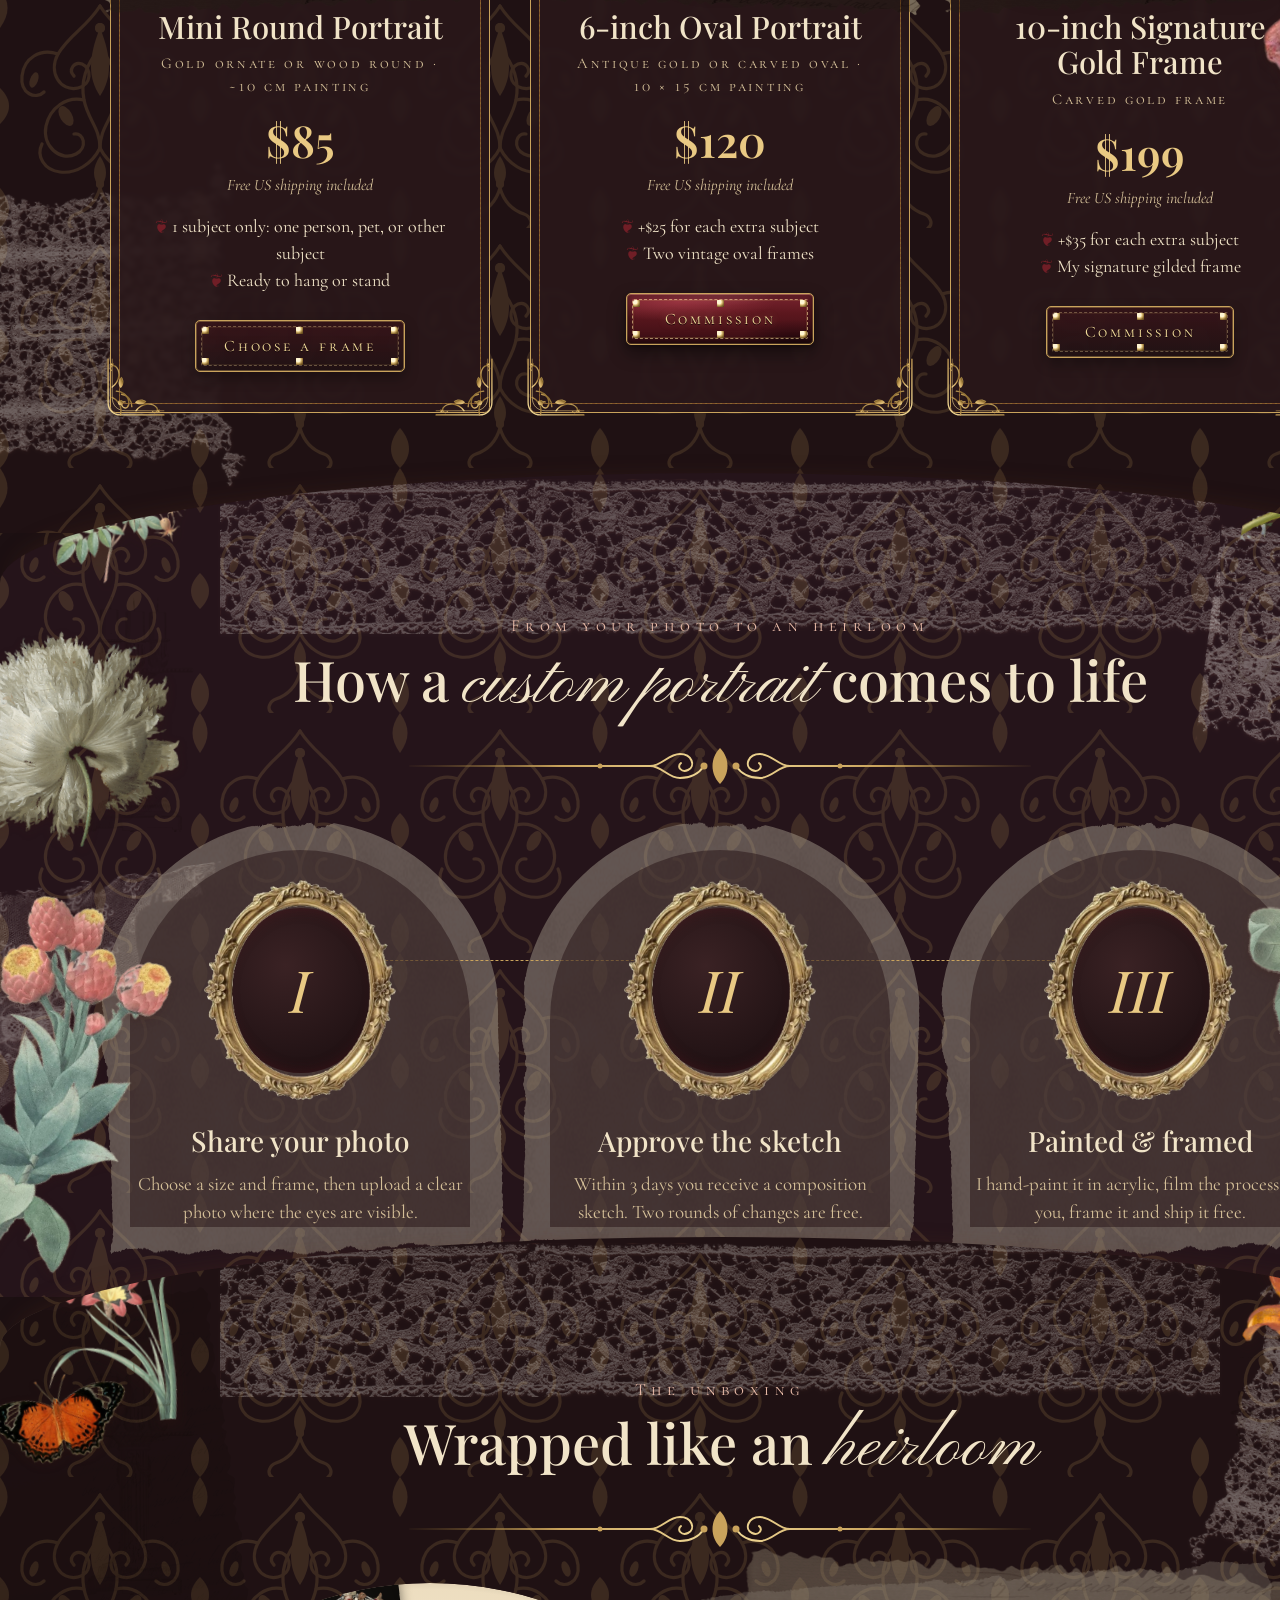
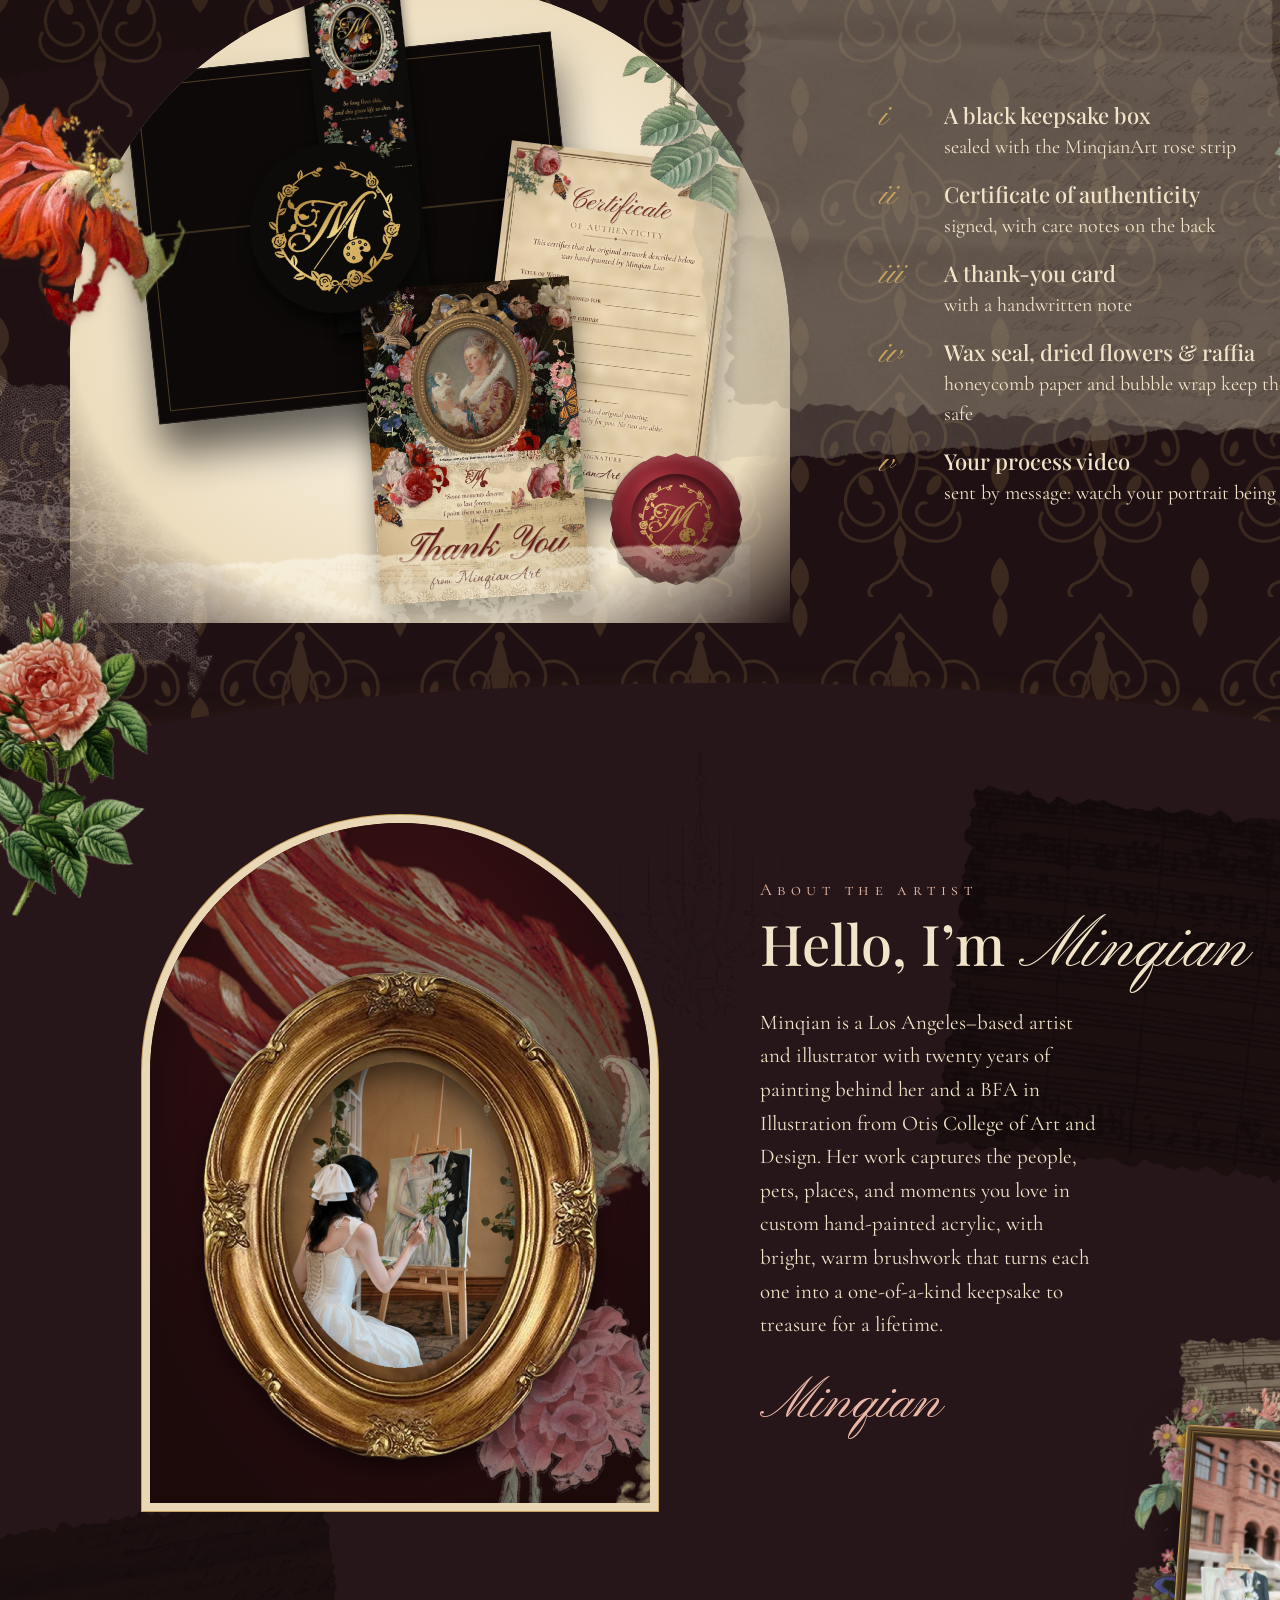
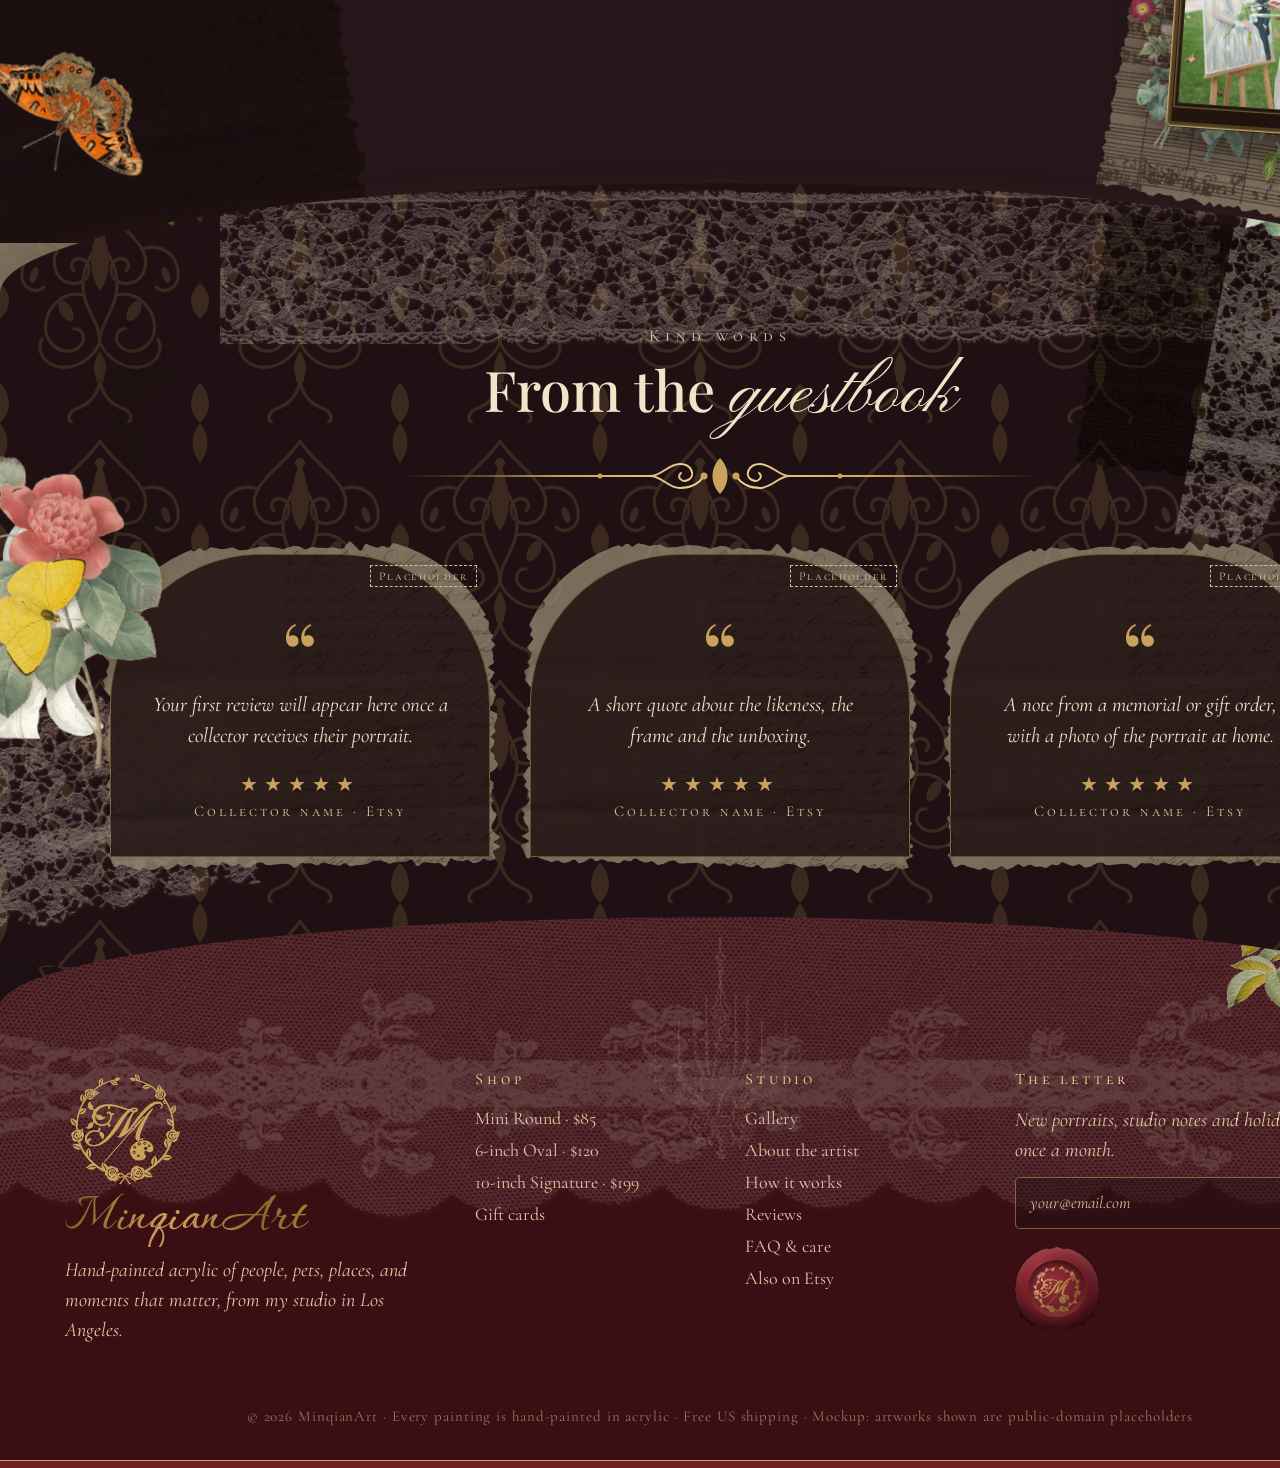
==== commit 3265c1a2: "About card: replace lace with torn sheet-music like the heading swatch The round doily and bottom-ri" ====
--- a/index.html
+++ b/index.html
@@ -113,14 +113,14 @@
 
  <img class="ab-p2-lace ab-p2-lace2" src="assets/v4/lace_corner1.png" alt="">
  <img class="ab-p2-lace ab-p2-lace3" src="assets/v4/lace_frag2.png" alt="">
- <img class="ab-p2-doily" src="assets/collage/doily_dark.png" alt="">
+ <img class="ab-p2-music" src="assets/v3/music1.png" alt="">
  <img class="ab-p2-fl ab-p2-fl5" src="assets/v5/p_ro15.png" alt="">
  <img class="ab-p2-fl ab-p2-fl6" src="assets/v7/dh_nga_peony.png" alt="">
  <img class="ab-p2-fl ab-p2-fl7" src="assets/v5/p_ro09.png" alt="">
  <img class="ab-p2-fl ab-p2-fl8" src="assets/v5/p_ch061.png" alt="">
  <img class="ab-p2-fl ab-p2-fl9" src="assets/v4keep/bf_callithea.png" alt="">
 
- <img class="ab-p2-lace ab-p2-lace4" src="assets/v4/lace_panel1_dark.png" alt="">
+ <img class="ab-p2-music ab-p2-music2" src="assets/v3/music1.png" alt="">
  <img class="ab-p2-lace ab-p2-lace5" src="assets/v4/lace_frag1.png" alt="">
  <img class="ab-p2-doily ab-p2-doily2" src="assets/collage/doily.png" alt="">
  <img class="ab-p2-fl ab-p2-fl10" src="assets/v4keep/rose_redoute.png" alt="">
--- a/v3.css
+++ b/v3.css
@@ -157,30 +157,27 @@
   border-radius:4px 4px 6px 6px;
   filter:drop-shadow(0 14px 22px rgba(0,0,0,.45));
 }
-/* 1-2 LARGE lace pieces behind studio card — no small fragments/doily bits */
-.ab-p2-lace:not(.ab-p2-lace4),
+/* hide leftover lace/doily/paper behind the studio card */
+.ab-p2-lace,
 .ab-p2-lace2,
 .ab-p2-lace3,
+.ab-p2-lace4,
 .ab-p2-lace5,
-.ab-p2-paper{display:none!important}
-/* big dark-wine doily — top-left / left, extends well past the card */
-.ab-p2-doily{
+.ab-p2-paper,
+.ab-p2-doily,
+.ab-p2-doily2{display:none!important}
+/* 1-2 torn sheet-music pieces — same asset + treatment as .ab-music */
+.ab-p2-music{
   display:block!important;
   position:absolute;z-index:0;pointer-events:none;
-  width:162%;left:-40%;top:-26%;bottom:auto;right:auto;
-  transform:rotate(-9deg);
-  opacity:.88;
-  filter:drop-shadow(0 1px 0 rgba(201,163,92,.2)) drop-shadow(0 3px 8px rgba(0,0,0,.28));
-}
-.ab-p2-doily2{display:none!important}
-/* big wide lace panel — bottom-right, extends generously */
-.ab-p2-lace4{
-  display:block!important;
-  position:absolute;z-index:0;pointer-events:none;
-  width:152%;left:auto;right:-42%;top:auto;bottom:-28%;
-  transform:rotate(12deg);
-  opacity:.9;
-  filter:drop-shadow(0 1px 0 rgba(201,163,92,.18)) drop-shadow(0 4px 10px rgba(0,0,0,.28));
+  width:172%;left:-4%;top:-36%;bottom:auto;right:auto;
+  transform:rotate(-7deg);
+  opacity:.3;
+  mix-blend-mode:multiply;
+}
+.ab-p2-music2{
+  width:172%;left:auto;right:-42%;top:auto;bottom:-30%;
+  transform:rotate(7deg) scaleX(-1);
 }
 .ab-p2-fl{
   position:absolute;z-index:2;pointer-events:none;
--- a/site.css
+++ b/site.css
@@ -44,7 +44,7 @@
 html[data-theme=dark] .lang-sel option{background:#2a181a;color:#f1e4c8}
 /* lace & paper ephemera: lighten lace on dark, soften paper glare; flowers keep their warm colours */
 html[data-theme=dark] .drape-lace,html[data-theme=dark] .sx-drape,html[data-theme=dark] .sx-lace,html[data-theme=dark] .f-lace,html[data-theme=dark] .ab-lace,html[data-theme=dark] .h-lace1,html[data-theme=dark] .h-lace2,html[data-theme=dark] .hem-lace,html[data-theme=dark] .lace{mix-blend-mode:screen;opacity:.85}
-html[data-theme=dark] .sx-eph,html[data-theme=dark] .ab-music,html[data-theme=dark] .h-music,html[data-theme=dark] .ab-letter,html[data-theme=dark] .h-letter,html[data-theme=dark] .ch-paper1,html[data-theme=dark] .ch-vellum,html[data-theme=dark] .st-vellum,html[data-theme=dark] .q-paper,html[data-theme=dark] .cd-paper,html[data-theme=dark] .ub-papers{filter:brightness(.62) sepia(.35);opacity:.75}
+html[data-theme=dark] .sx-eph,html[data-theme=dark] .ab-music,html[data-theme=dark] .h-music,html[data-theme=dark] .ab-letter,html[data-theme=dark] .h-letter,html[data-theme=dark] .ch-paper1,html[data-theme=dark] .ch-vellum,html[data-theme=dark] .st-vellum,html[data-theme=dark] .q-paper,html[data-theme=dark] .cd-paper,html[data-theme=dark] .ub-papers,html[data-theme=dark] .ab-p2-music{filter:brightness(.62) sepia(.35);opacity:.75}
 /* product page */
 html[data-theme=dark] .parlour .gal .main,html[data-theme=dark] .v2 .gal .main,html[data-theme=dark] .v3 .gal .main{background:radial-gradient(ellipse at 50% 45%,#3a2224,rgba(28,16,18,.9) 75%),url(assets/brand/damask_gold.svg)}
 html[data-theme=dark] .parlour .fopt.on,html[data-theme=dark] .parlour .subj .on{background:#3d2420}
@@ -113,26 +113,10 @@
   border-color:rgba(201,163,92,.45);
   box-shadow:inset 0 0 0 1px rgba(243,220,154,.12);
 }
-/* About studio card cluster — dark: keep cream lace readable */
-html[data-theme=dark] .ab-p2-lace,
-html[data-theme=dark] .ab-p2-lace2,
-html[data-theme=dark] .ab-p2-lace3,
-html[data-theme=dark] .ab-p2-lace5{
-  mix-blend-mode:normal!important;
-  opacity:.95!important;
-  filter:brightness(1.12) drop-shadow(0 3px 8px rgba(0,0,0,.45));
-}
-html[data-theme=dark] .ab-p2-doily{
-  mix-blend-mode:normal!important;
-  opacity:.9!important;
-  filter:drop-shadow(0 1px 0 rgba(201,163,92,.22)) drop-shadow(0 3px 8px rgba(0,0,0,.4));
-}
-html[data-theme=dark] .ab-p2-doily2{display:none!important}
-html[data-theme=dark] .ab-p2-lace4{
-  mix-blend-mode:normal!important;
-  opacity:.9!important;
-  filter:drop-shadow(0 1px 0 rgba(201,163,92,.2)) drop-shadow(0 4px 10px rgba(0,0,0,.4));
-}
+/* About studio card cluster — leftover lace/doily stay hidden */
+html[data-theme=dark] .ab-p2-doily,
+html[data-theme=dark] .ab-p2-doily2,
+html[data-theme=dark] .ab-p2-lace4{display:none!important}
 html[data-theme=dark] .ab-p2-paper{
   filter:brightness(.75) sepia(.25);opacity:.65;mix-blend-mode:soft-light;
 }
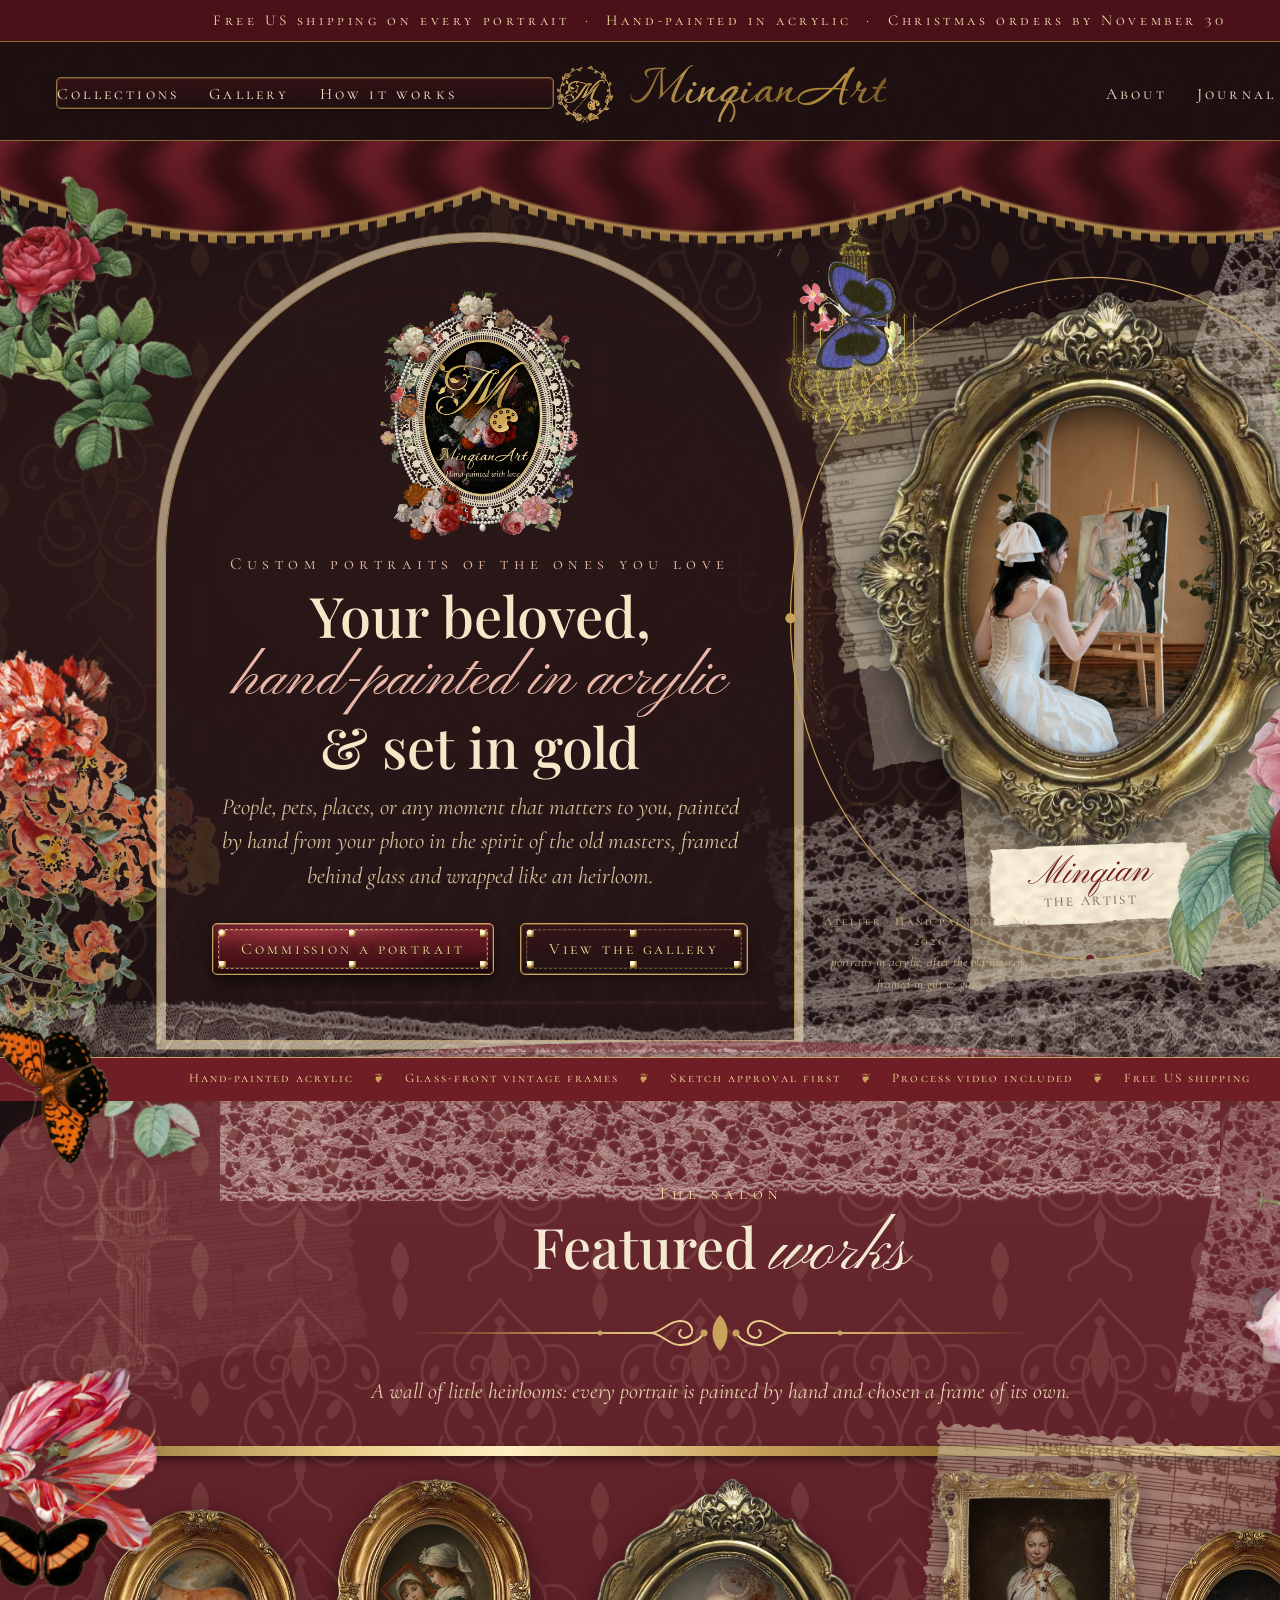
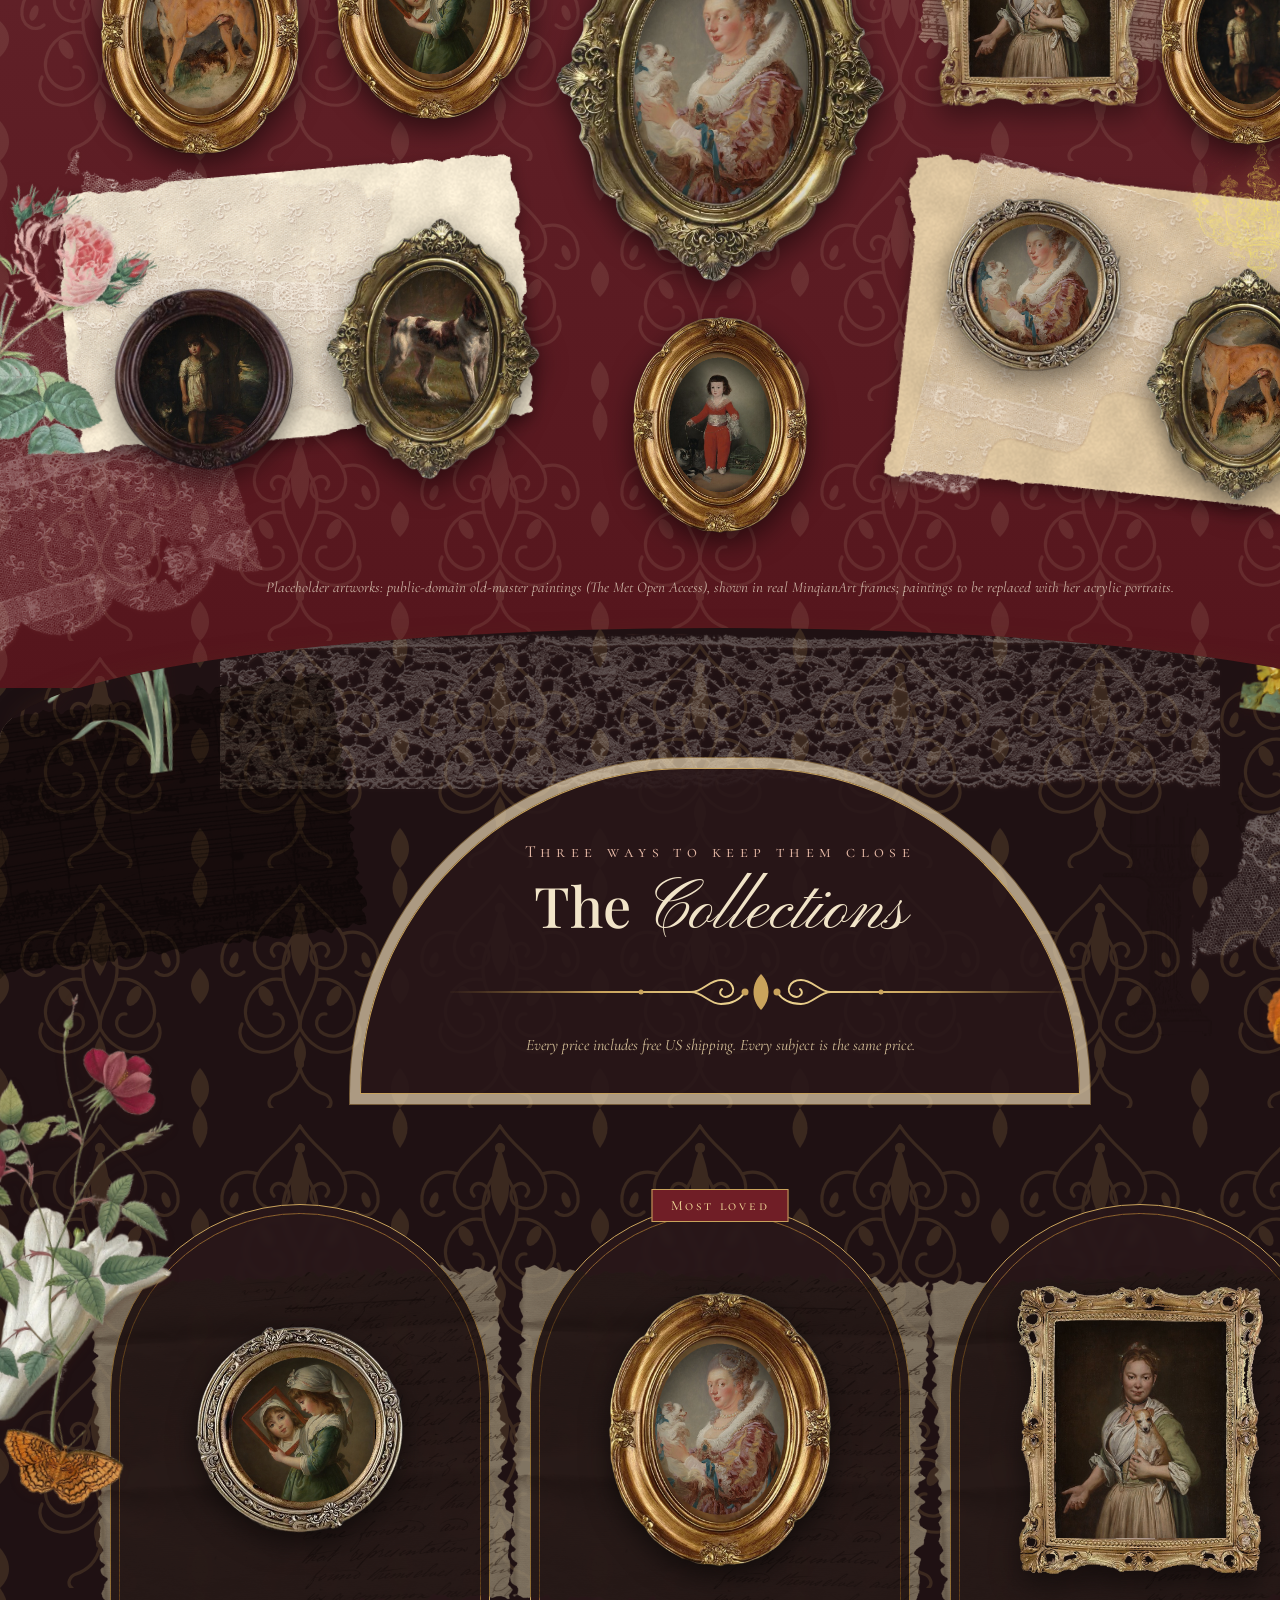
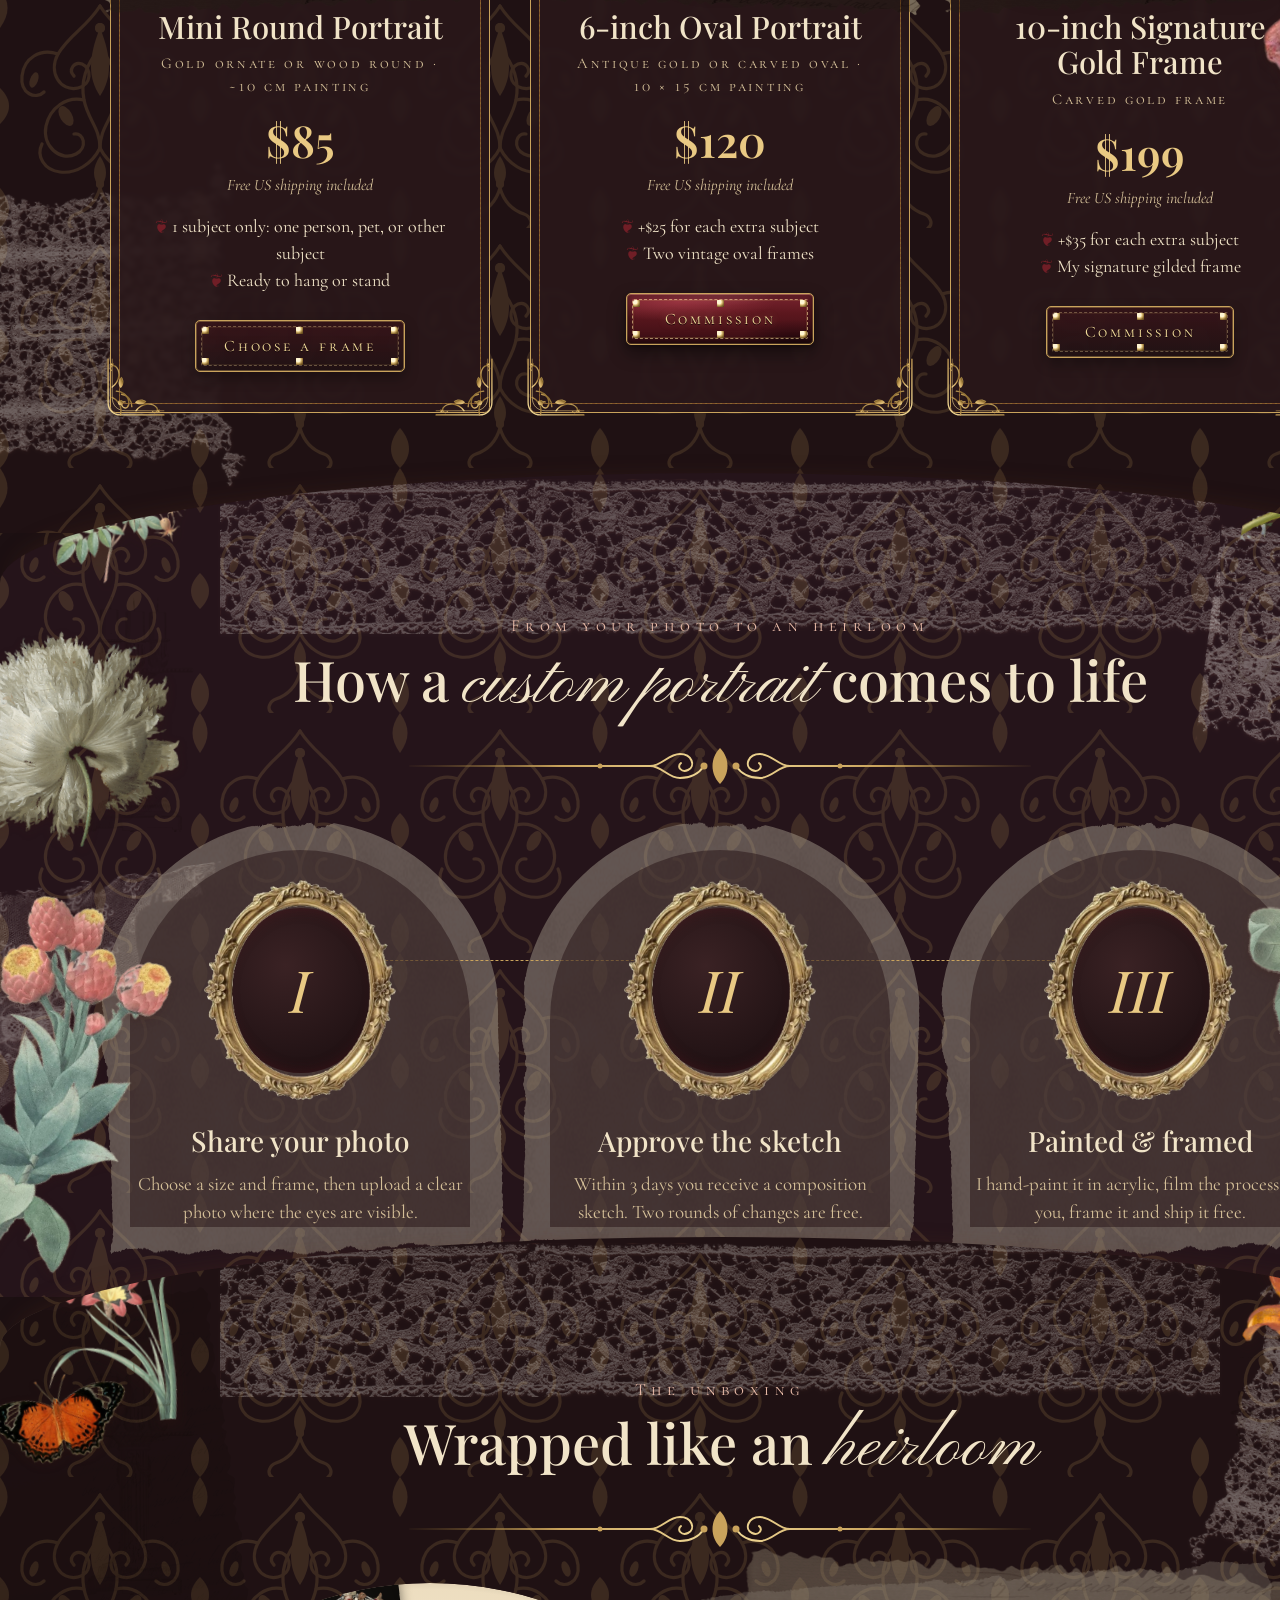
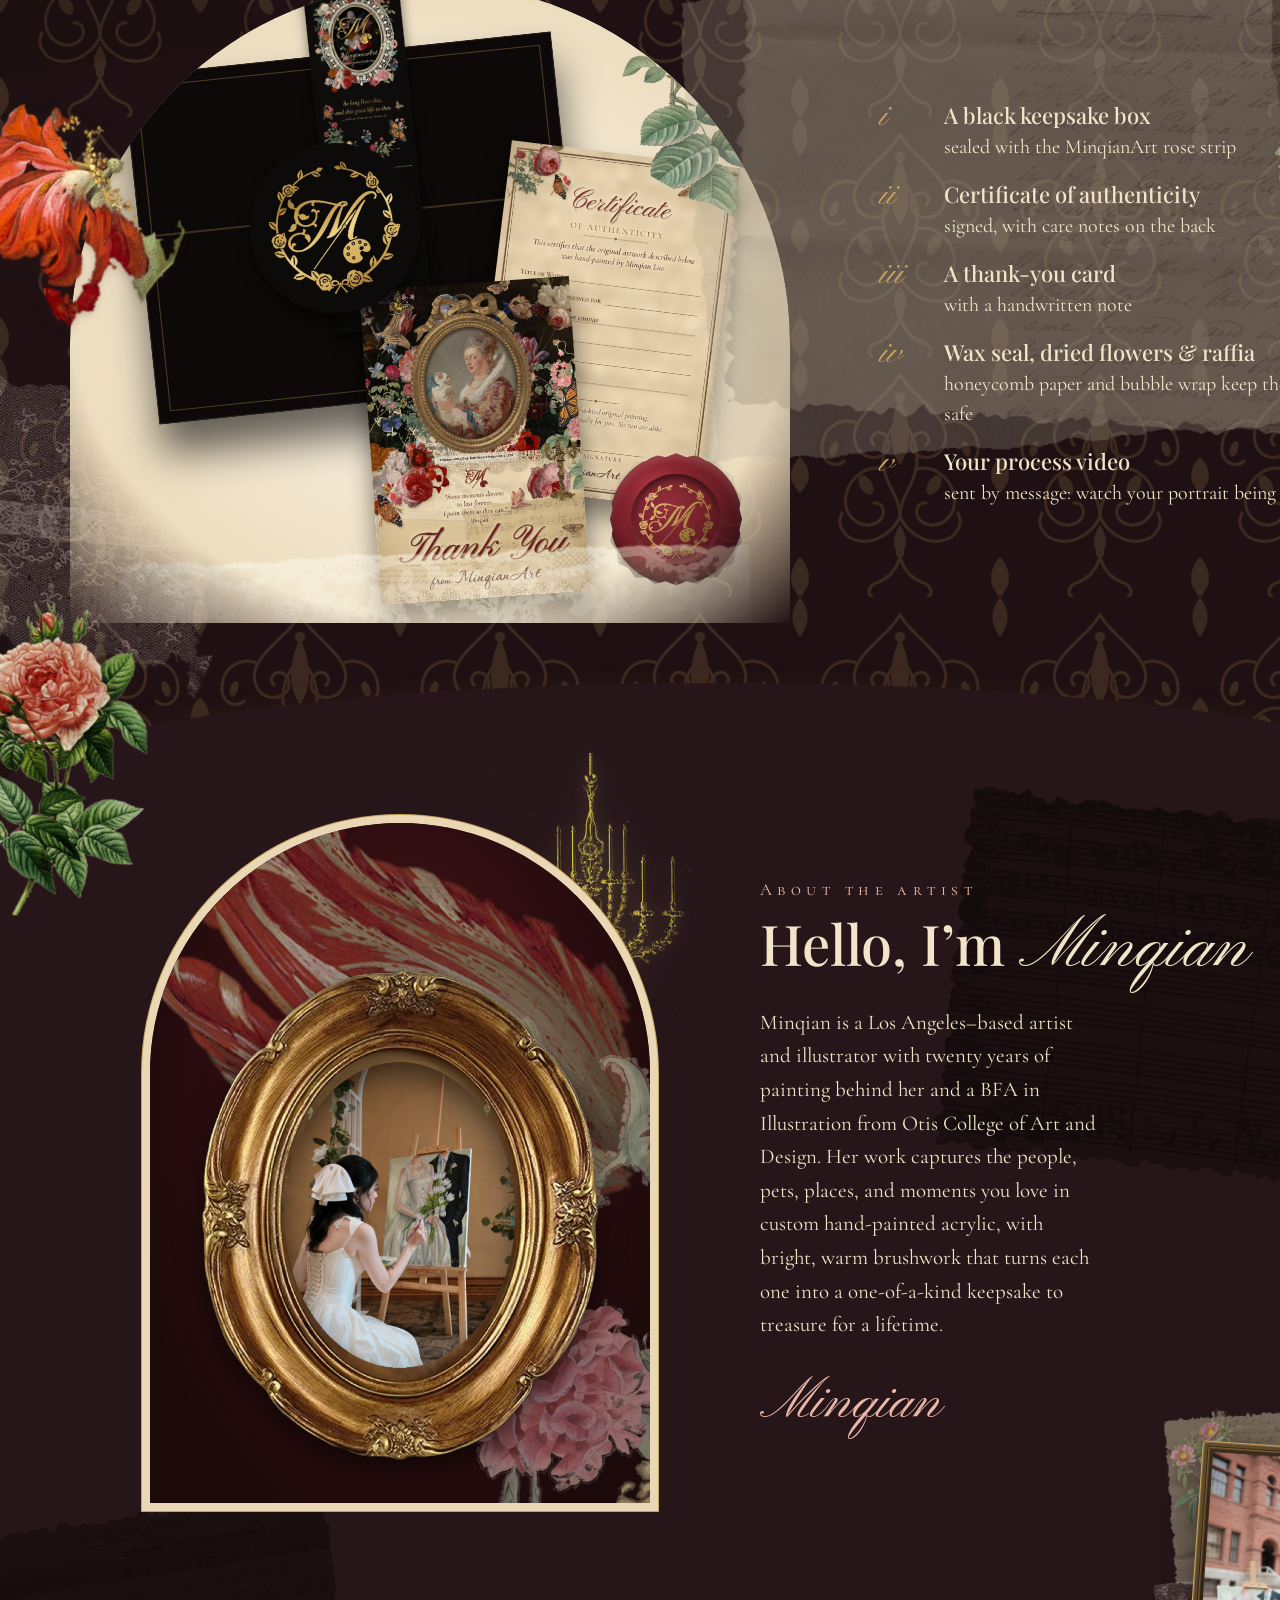
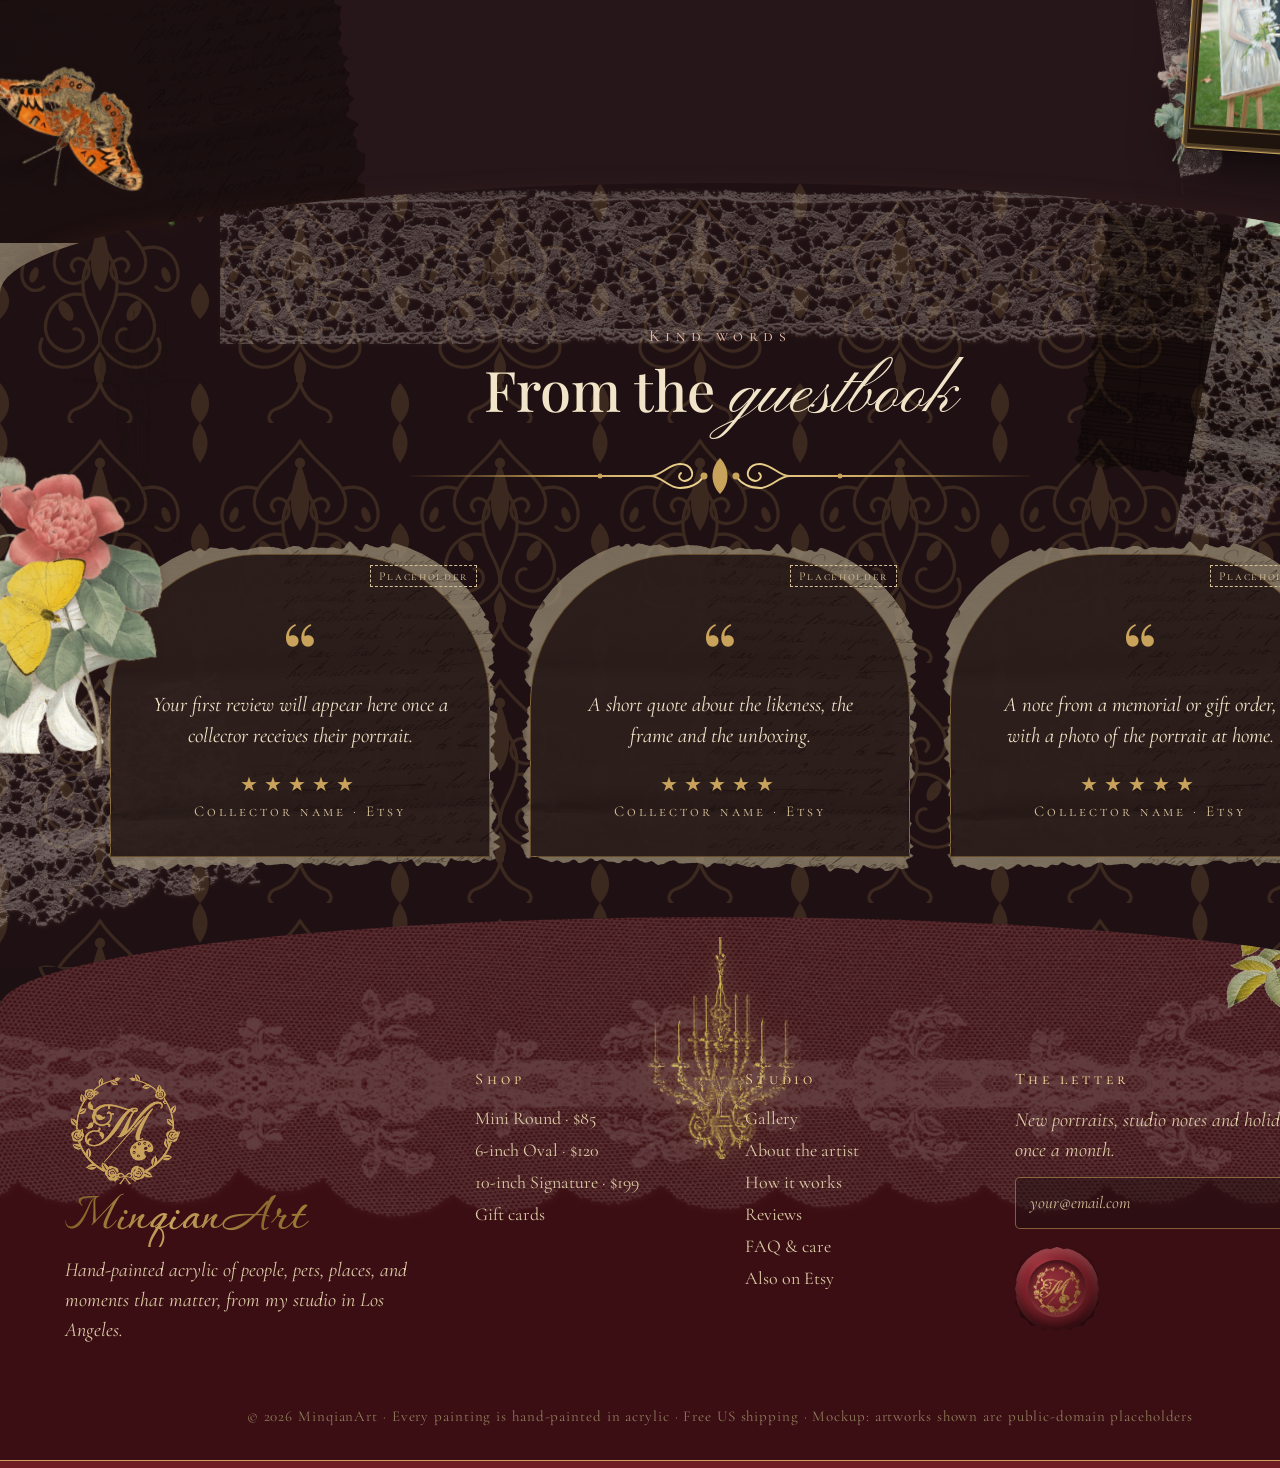
==== commit ea901fde: "About card: restore subtle lace/paper peeks from 0abfd18 The studio photo card again uses one lace s" ====
--- a/index.html
+++ b/index.html
@@ -110,26 +110,6 @@
  <img class="ab-p2-fl ab-p2-fl2" src="assets/v7/dh_mh1099_bud.png" alt="">
  <img class="ab-p2-fl ab-p2-fl3" src="assets/v5/p_ch026.png" alt="">
  <img class="ab-p2-fl ab-p2-fl4" src="assets/v5/b_bf05_5.png" alt="">
-
- <img class="ab-p2-lace ab-p2-lace2" src="assets/v4/lace_corner1.png" alt="">
- <img class="ab-p2-lace ab-p2-lace3" src="assets/v4/lace_frag2.png" alt="">
- <img class="ab-p2-music" src="assets/v3/music1.png" alt="">
- <img class="ab-p2-fl ab-p2-fl5" src="assets/v5/p_ro15.png" alt="">
- <img class="ab-p2-fl ab-p2-fl6" src="assets/v7/dh_nga_peony.png" alt="">
- <img class="ab-p2-fl ab-p2-fl7" src="assets/v5/p_ro09.png" alt="">
- <img class="ab-p2-fl ab-p2-fl8" src="assets/v5/p_ch061.png" alt="">
- <img class="ab-p2-fl ab-p2-fl9" src="assets/v4keep/bf_callithea.png" alt="">
-
- <img class="ab-p2-music ab-p2-music2" src="assets/v3/music1.png" alt="">
- <img class="ab-p2-lace ab-p2-lace5" src="assets/v4/lace_frag1.png" alt="">
- <img class="ab-p2-doily ab-p2-doily2" src="assets/collage/doily.png" alt="">
- <img class="ab-p2-fl ab-p2-fl10" src="assets/v4keep/rose_redoute.png" alt="">
- <img class="ab-p2-fl ab-p2-fl11" src="assets/v4keep/fl_peony.png" alt="">
- <img class="ab-p2-fl ab-p2-fl12" src="assets/v5/p_ro12.png" alt="">
- <img class="ab-p2-fl ab-p2-fl13" src="assets/v7/dh_mh1099_rose1.png" alt="">
- <img class="ab-p2-fl ab-p2-fl14" src="assets/v5/p_ro17.png" alt="">
- <img class="ab-p2-fl ab-p2-fl15" src="assets/v7/dh_mh1099_rose2.png" alt="">
- <img class="ab-p2-fl ab-p2-fl16" src="assets/v5/p_ch023.png" alt="">
  <div class="ab-photo2-mount">
   <img src="assets/artist_photo_studio.jpg" width="933" height="1400" alt="Minqian in a cream dress painting a wedding portrait on an easel">
  </div>
--- a/v3.css
+++ b/v3.css
@@ -127,9 +127,9 @@
 /* t290u About: replace bottom-right lace with studio photo card */
 .ab-lace{display:none!important} /* kept in assets; swapped for .ab-photo2 */
 .ab-copy{position:relative;z-index:5;padding-right:56px}
-.ab-copy .sig,.ab-copy p{max-width:320px}
+.ab-copy .sig,.ab-copy p{max-width:360px}
 .ab-photo2{
-  position:absolute;right:90px;bottom:130px;width:240px;margin:0;padding:0;
+  position:absolute;right:56px;bottom:100px;width:232px;margin:0;padding:0;
   z-index:4;pointer-events:none;
   transform:rotate(4deg);
   transform-origin:50% 50%;
@@ -137,11 +137,11 @@
 }
 /* keep full tilted card inside section */
 @media (max-width:1360px){
-  .ab-photo2{right:70px;width:220px;bottom:120px}
+  .ab-photo2{right:48px;width:216px;bottom:92px}
   .ab-copy .sig,.ab-copy p{max-width:360px}
 }
 @media (max-width:1280px){
-  .ab-photo2{right:64px;width:200px;bottom:110px}
+  .ab-photo2{right:44px;width:204px;bottom:88px}
   .ab-copy .sig,.ab-copy p{max-width:340px}
 }
 .ab-photo2-mount{
@@ -157,54 +157,36 @@
   border-radius:4px 4px 6px 6px;
   filter:drop-shadow(0 14px 22px rgba(0,0,0,.45));
 }
-/* hide leftover lace/doily/paper behind the studio card */
-.ab-p2-lace,
-.ab-p2-lace2,
-.ab-p2-lace3,
-.ab-p2-lace4,
-.ab-p2-lace5,
-.ab-p2-paper,
-.ab-p2-doily,
-.ab-p2-doily2{display:none!important}
-/* 1-2 torn sheet-music pieces — same asset + treatment as .ab-music */
-.ab-p2-music{
-  display:block!important;
+/* lace/paper/flowers behind studio card — peek at edges only */
+.ab-p2-lace{
   position:absolute;z-index:0;pointer-events:none;
-  width:172%;left:-4%;top:-36%;bottom:auto;right:auto;
-  transform:rotate(-7deg);
-  opacity:.3;
-  mix-blend-mode:multiply;
-}
-.ab-p2-music2{
-  width:172%;left:auto;right:-42%;top:auto;bottom:-30%;
-  transform:rotate(7deg) scaleX(-1);
+  width:118%;left:-10%;bottom:-8%;
+  transform:rotate(-12deg);
+  opacity:.88;
+}
+.ab-p2-paper{
+  position:absolute;z-index:0;pointer-events:none;
+  width:68%;left:-16%;top:-10%;
+  transform:rotate(-8deg);
+  opacity:.48;mix-blend-mode:multiply;
 }
 .ab-p2-fl{
   position:absolute;z-index:2;pointer-events:none;
-  filter:drop-shadow(0 4px 6px rgba(60,25,15,.32));
-}
-/* corner clusters — sit on the frame, do not cover face / easel / bio / signature */
-/* TL */
-.ab-p2-fl1{ width:96px;left:-38px;top:-36px;transform:rotate(-22deg); }
-.ab-p2-fl8{ width:86px;left:18px;top:-44px;transform:rotate(10deg); }
-.ab-p2-fl10{ width:102px;left:-48px;top:10px;transform:rotate(-14deg); }
-.ab-p2-fl13{ width:78px;left:-8px;top:-6px;transform:rotate(-30deg); }
-/* TR */
-.ab-p2-fl2{ width:70px;right:-20px;top:-30px;transform:rotate(16deg); }
-.ab-p2-fl5{ width:108px;right:-44px;top:6px;transform:rotate(26deg) scaleX(-1); }
-.ab-p2-fl15{ width:58px;right:18px;top:-38px;transform:rotate(-6deg); }
-.ab-p2-fl4{ width:48px;right:-22px;bottom:72px;transform:rotate(-16deg);opacity:.95; }
-/* BR */
-.ab-p2-fl6{ width:118px;right:-48px;bottom:-40px;transform:rotate(-8deg); }
-.ab-p2-fl11{ width:112px;right:-18px;bottom:-58px;transform:rotate(14deg) scaleX(-1); }
-.ab-p2-fl12{ width:92px;right:14%;bottom:-46px;transform:rotate(-4deg); }
-.ab-p2-fl14{ width:88px;right:-28px;bottom:18px;transform:rotate(12deg); }
-/* BL */
-.ab-p2-fl3{ width:94px;left:-36px;bottom:-26px;transform:rotate(12deg); }
-.ab-p2-fl7{ width:84px;left:-42px;bottom:22px;transform:rotate(-8deg); }
-.ab-p2-fl16{ width:80px;left:16px;bottom:-34px;transform:rotate(8deg); }
-.ab-p2-fl9{ width:50px;left:-22px;top:36%;transform:rotate(12deg); }
-
+  filter:drop-shadow(0 3px 4px rgba(60,25,15,.28));
+}
+.ab-p2-fl1{ /* rose — top-left corner */
+  width:90px;left:-36px;top:-28px;transform:rotate(-20deg);
+}
+.ab-p2-fl2{ /* bud — top-right corner */
+  width:64px;right:-10px;top:-18px;transform:rotate(14deg);
+}
+.ab-p2-fl3{ /* geranium — bottom-left corner */
+  width:82px;left:-34px;bottom:-18px;transform:rotate(8deg);
+}
+.ab-p2-fl4{ /* butterfly — mid-right edge */
+  width:44px;right:-8px;bottom:56px;transform:rotate(-12deg);
+  opacity:.95;
+}
 .ab-photo2-mount::before{
   /* thin inner gold fillet */
   content:"";position:absolute;inset:5px 5px 18px;pointer-events:none;
--- a/site.css
+++ b/site.css
@@ -44,7 +44,7 @@
 html[data-theme=dark] .lang-sel option{background:#2a181a;color:#f1e4c8}
 /* lace & paper ephemera: lighten lace on dark, soften paper glare; flowers keep their warm colours */
 html[data-theme=dark] .drape-lace,html[data-theme=dark] .sx-drape,html[data-theme=dark] .sx-lace,html[data-theme=dark] .f-lace,html[data-theme=dark] .ab-lace,html[data-theme=dark] .h-lace1,html[data-theme=dark] .h-lace2,html[data-theme=dark] .hem-lace,html[data-theme=dark] .lace{mix-blend-mode:screen;opacity:.85}
-html[data-theme=dark] .sx-eph,html[data-theme=dark] .ab-music,html[data-theme=dark] .h-music,html[data-theme=dark] .ab-letter,html[data-theme=dark] .h-letter,html[data-theme=dark] .ch-paper1,html[data-theme=dark] .ch-vellum,html[data-theme=dark] .st-vellum,html[data-theme=dark] .q-paper,html[data-theme=dark] .cd-paper,html[data-theme=dark] .ub-papers,html[data-theme=dark] .ab-p2-music{filter:brightness(.62) sepia(.35);opacity:.75}
+html[data-theme=dark] .sx-eph,html[data-theme=dark] .ab-music,html[data-theme=dark] .h-music,html[data-theme=dark] .ab-letter,html[data-theme=dark] .h-letter,html[data-theme=dark] .ch-paper1,html[data-theme=dark] .ch-vellum,html[data-theme=dark] .st-vellum,html[data-theme=dark] .q-paper,html[data-theme=dark] .cd-paper,html[data-theme=dark] .ub-papers{filter:brightness(.62) sepia(.35);opacity:.75}
 /* product page */
 html[data-theme=dark] .parlour .gal .main,html[data-theme=dark] .v2 .gal .main,html[data-theme=dark] .v3 .gal .main{background:radial-gradient(ellipse at 50% 45%,#3a2224,rgba(28,16,18,.9) 75%),url(assets/brand/damask_gold.svg)}
 html[data-theme=dark] .parlour .fopt.on,html[data-theme=dark] .parlour .subj .on{background:#3d2420}
@@ -68,7 +68,25 @@
 html[data-theme=dark] .pd-drape,html[data-theme=dark] .pd-lace,html[data-theme=dark] .pd-lace2,html[data-theme=dark] .p-bow{mix-blend-mode:screen;opacity:.35}
 html[data-theme=dark] .pd-music,html[data-theme=dark] .pd-letter,html[data-theme=dark] .pd-vellum{filter:brightness(.6) sepia(.35);opacity:.6}
 html[data-theme=dark] .buy-vellum{filter:brightness(.32) sepia(.5);opacity:.85}
-html[data-theme=dark] .pd-chand,html[data-theme=dark] .pd-candle{opacity:.6}
+html[data-theme=dark] .pd-candle{opacity:.6}
+/* dark: chandeliers as readable antique gilt — light theme unchanged */
+html[data-theme=dark] .ab-chand,
+html[data-theme=dark] .chand-hero,
+html[data-theme=dark] .f-chand,
+html[data-theme=dark] .pd-chand,
+html[data-theme=dark] .sl.l6{
+  mix-blend-mode:normal;
+  opacity:.85;
+  filter:invert(1) sepia(1) saturate(2.6) hue-rotate(8deg) brightness(1.18)
+    drop-shadow(0 0 8px rgba(233,201,131,.45))
+    drop-shadow(0 0 18px rgba(201,163,92,.28));
+}
+/* keep gilt chandeliers behind copy (screen-blend was painting over text) */
+html[data-theme=dark] .ab-chand{
+  z-index:0;
+  left:490px; /* sit in the gap left of the heading; light theme stays at 600px */
+}
+html[data-theme=dark] .f-chand{z-index:0}
 html[data-theme=dark] .pd-drape,html[data-theme=dark] .pd-lace,html[data-theme=dark] .pd-lace2{mix-blend-mode:normal;filter:brightness(.55) sepia(.4);opacity:.35}
 /* translations on mobile: keep longer strings clear of the border flowers */
 @media (max-width:600px){
@@ -113,10 +131,10 @@
   border-color:rgba(201,163,92,.45);
   box-shadow:inset 0 0 0 1px rgba(243,220,154,.12);
 }
-/* About studio card cluster — leftover lace/doily stay hidden */
-html[data-theme=dark] .ab-p2-doily,
-html[data-theme=dark] .ab-p2-doily2,
-html[data-theme=dark] .ab-p2-lace4{display:none!important}
+/* About studio card cluster — dark lace/paper (restored from 0abfd18) */
+html[data-theme=dark] .ab-p2-lace{
+  mix-blend-mode:screen;opacity:.55;
+}
 html[data-theme=dark] .ab-p2-paper{
-  filter:brightness(.75) sepia(.25);opacity:.65;mix-blend-mode:soft-light;
+  filter:brightness(.62) sepia(.35);opacity:.7;mix-blend-mode:screen;
 }
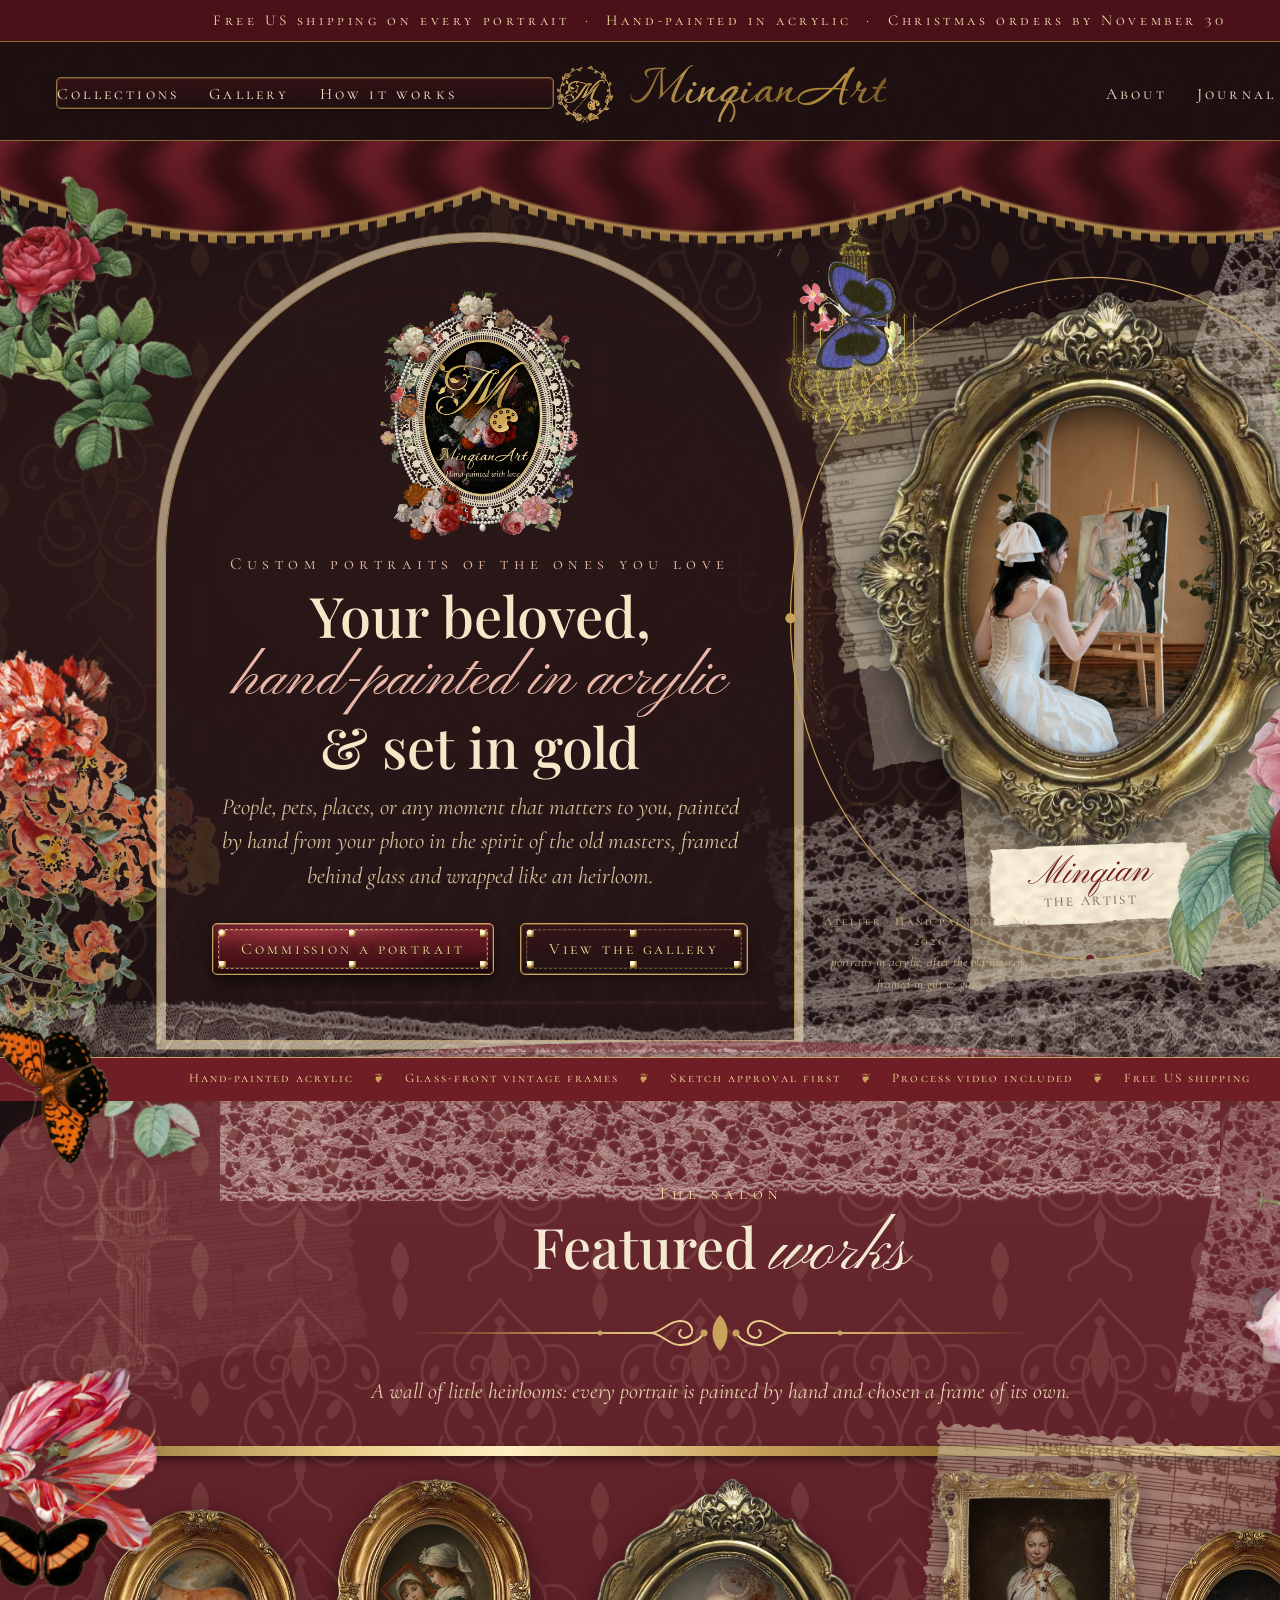
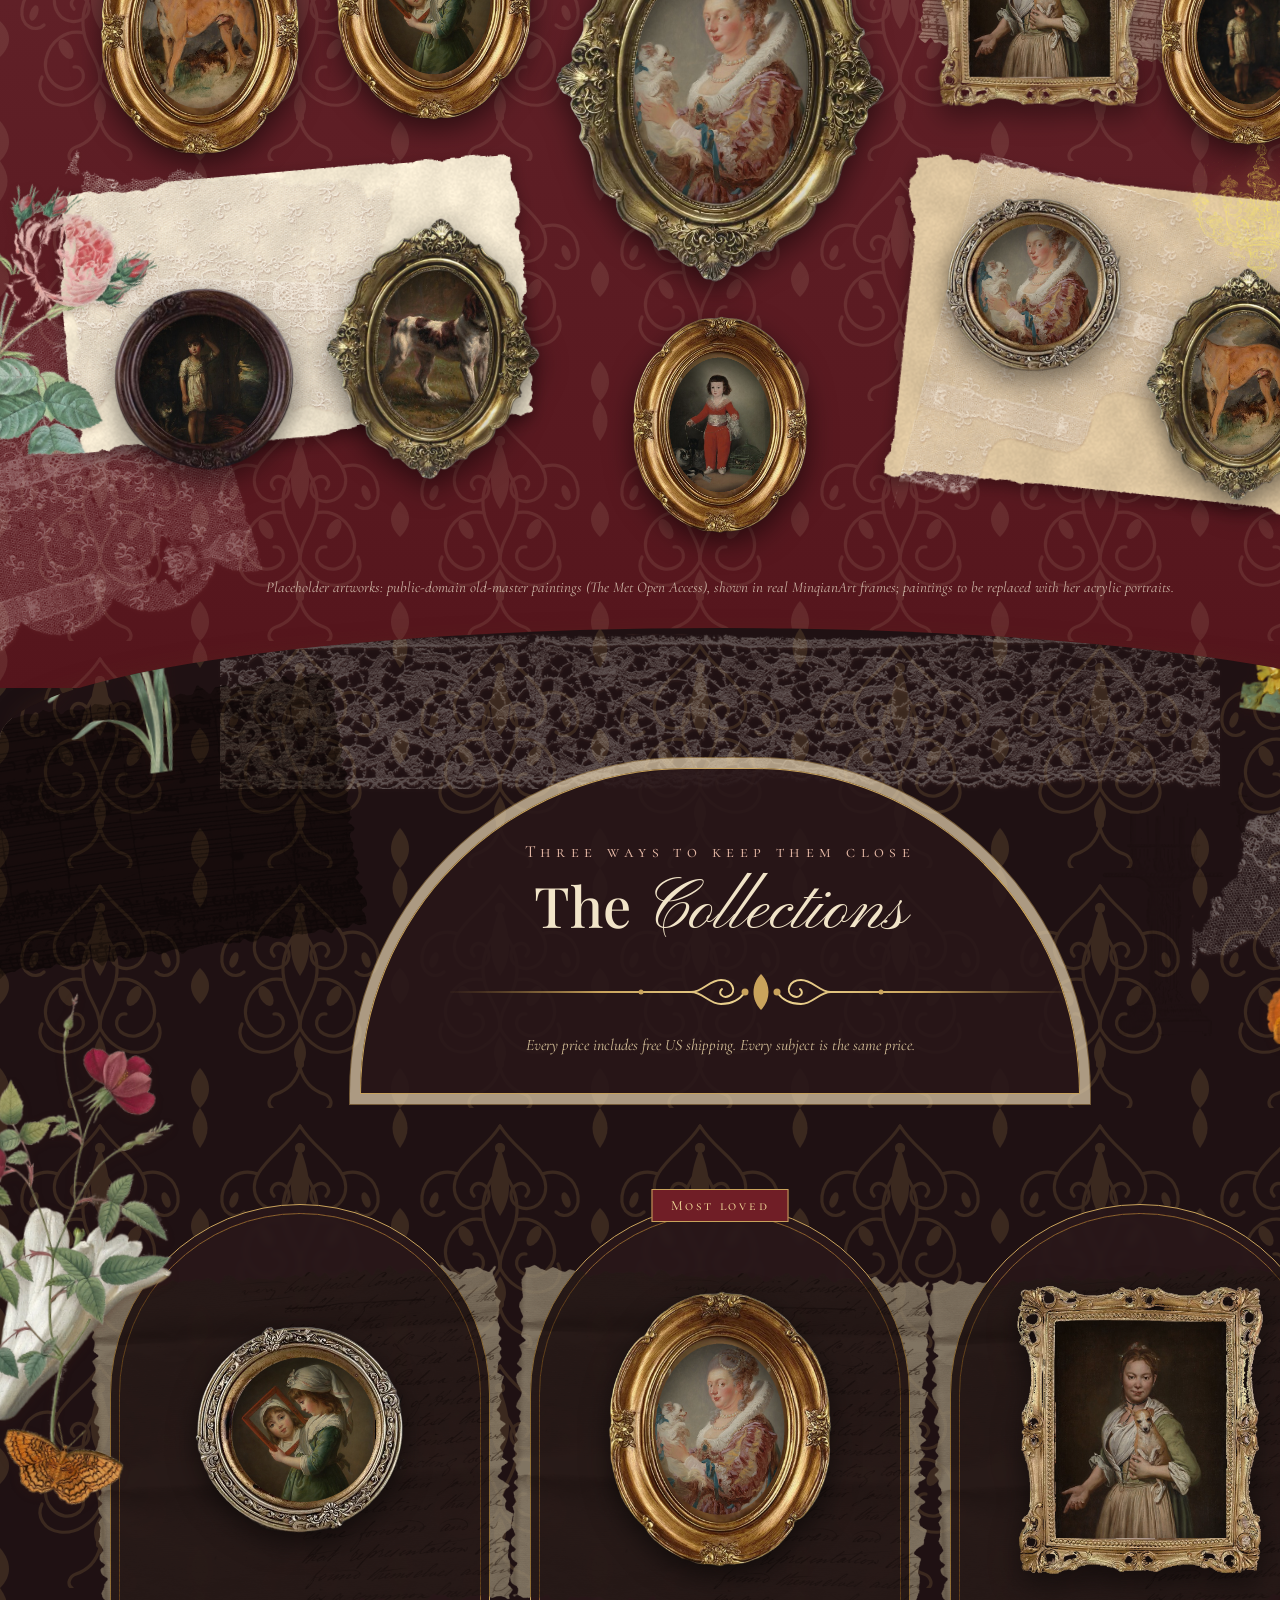
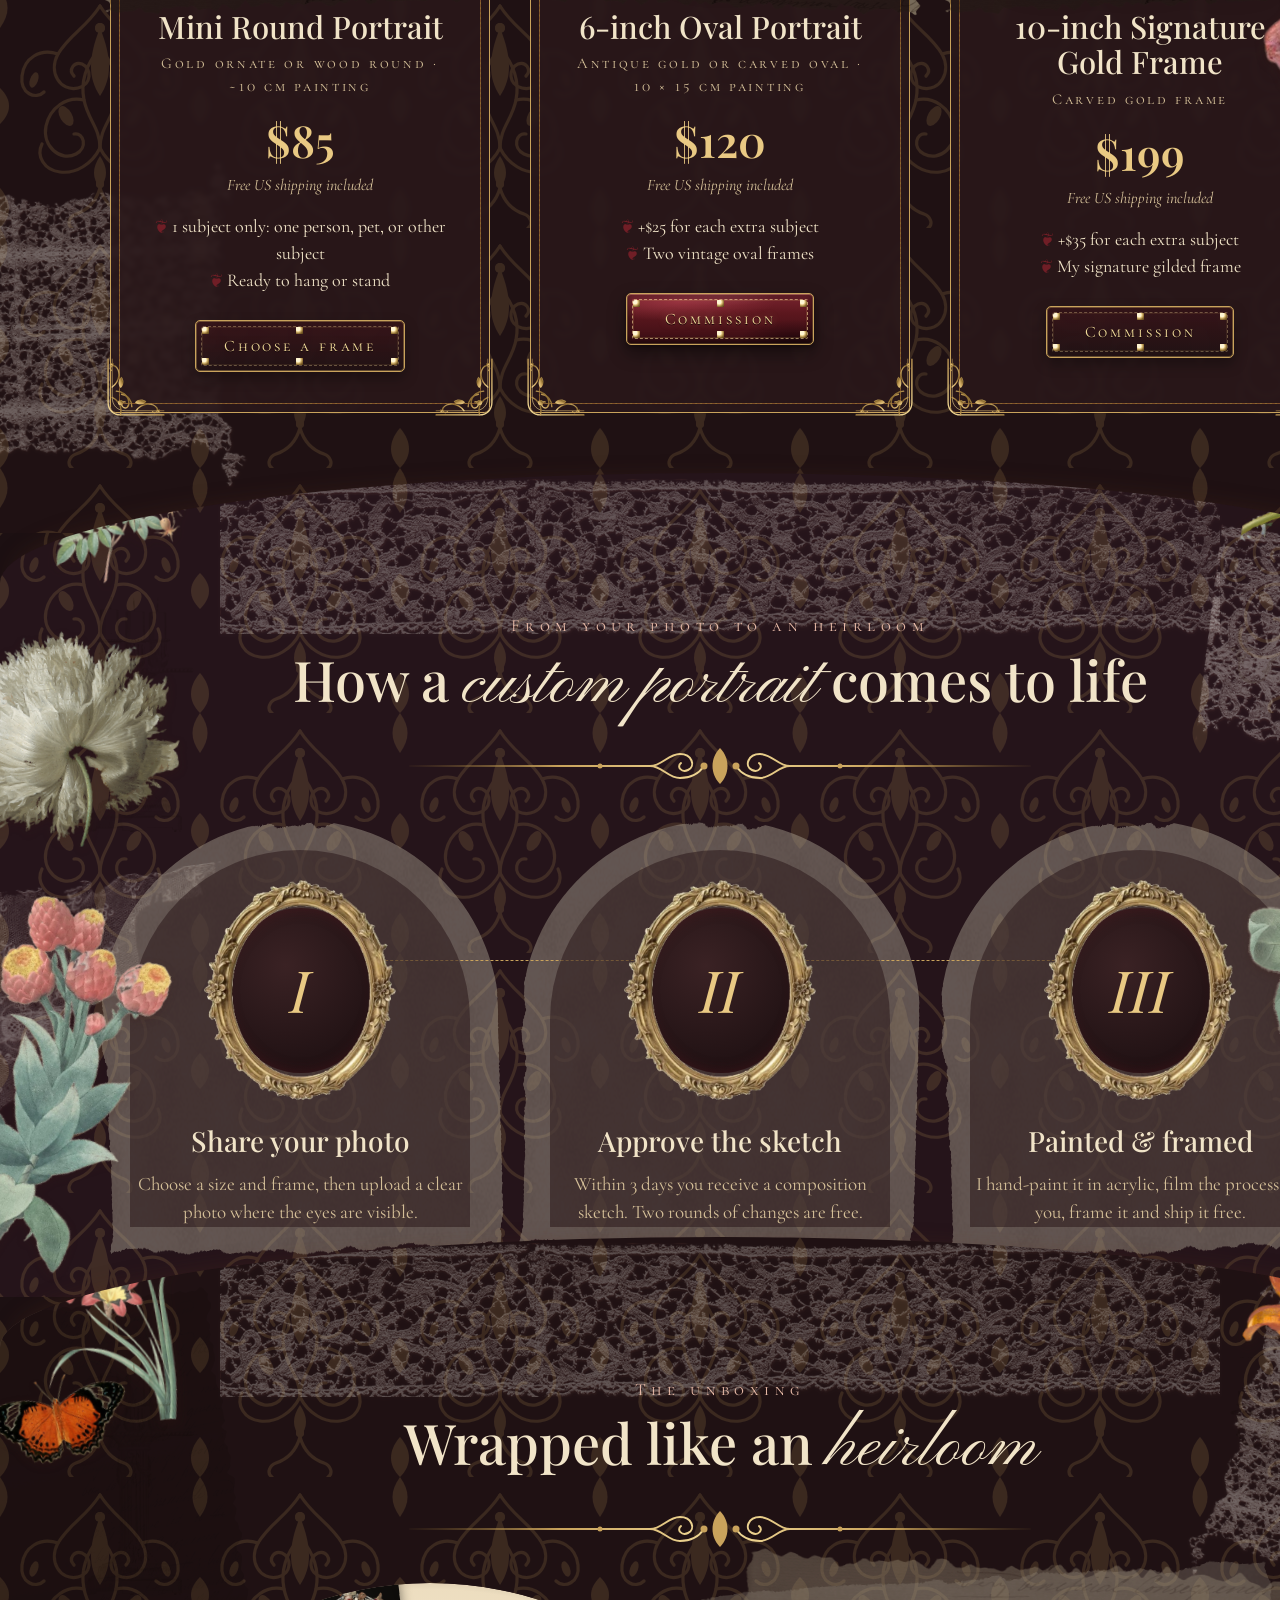
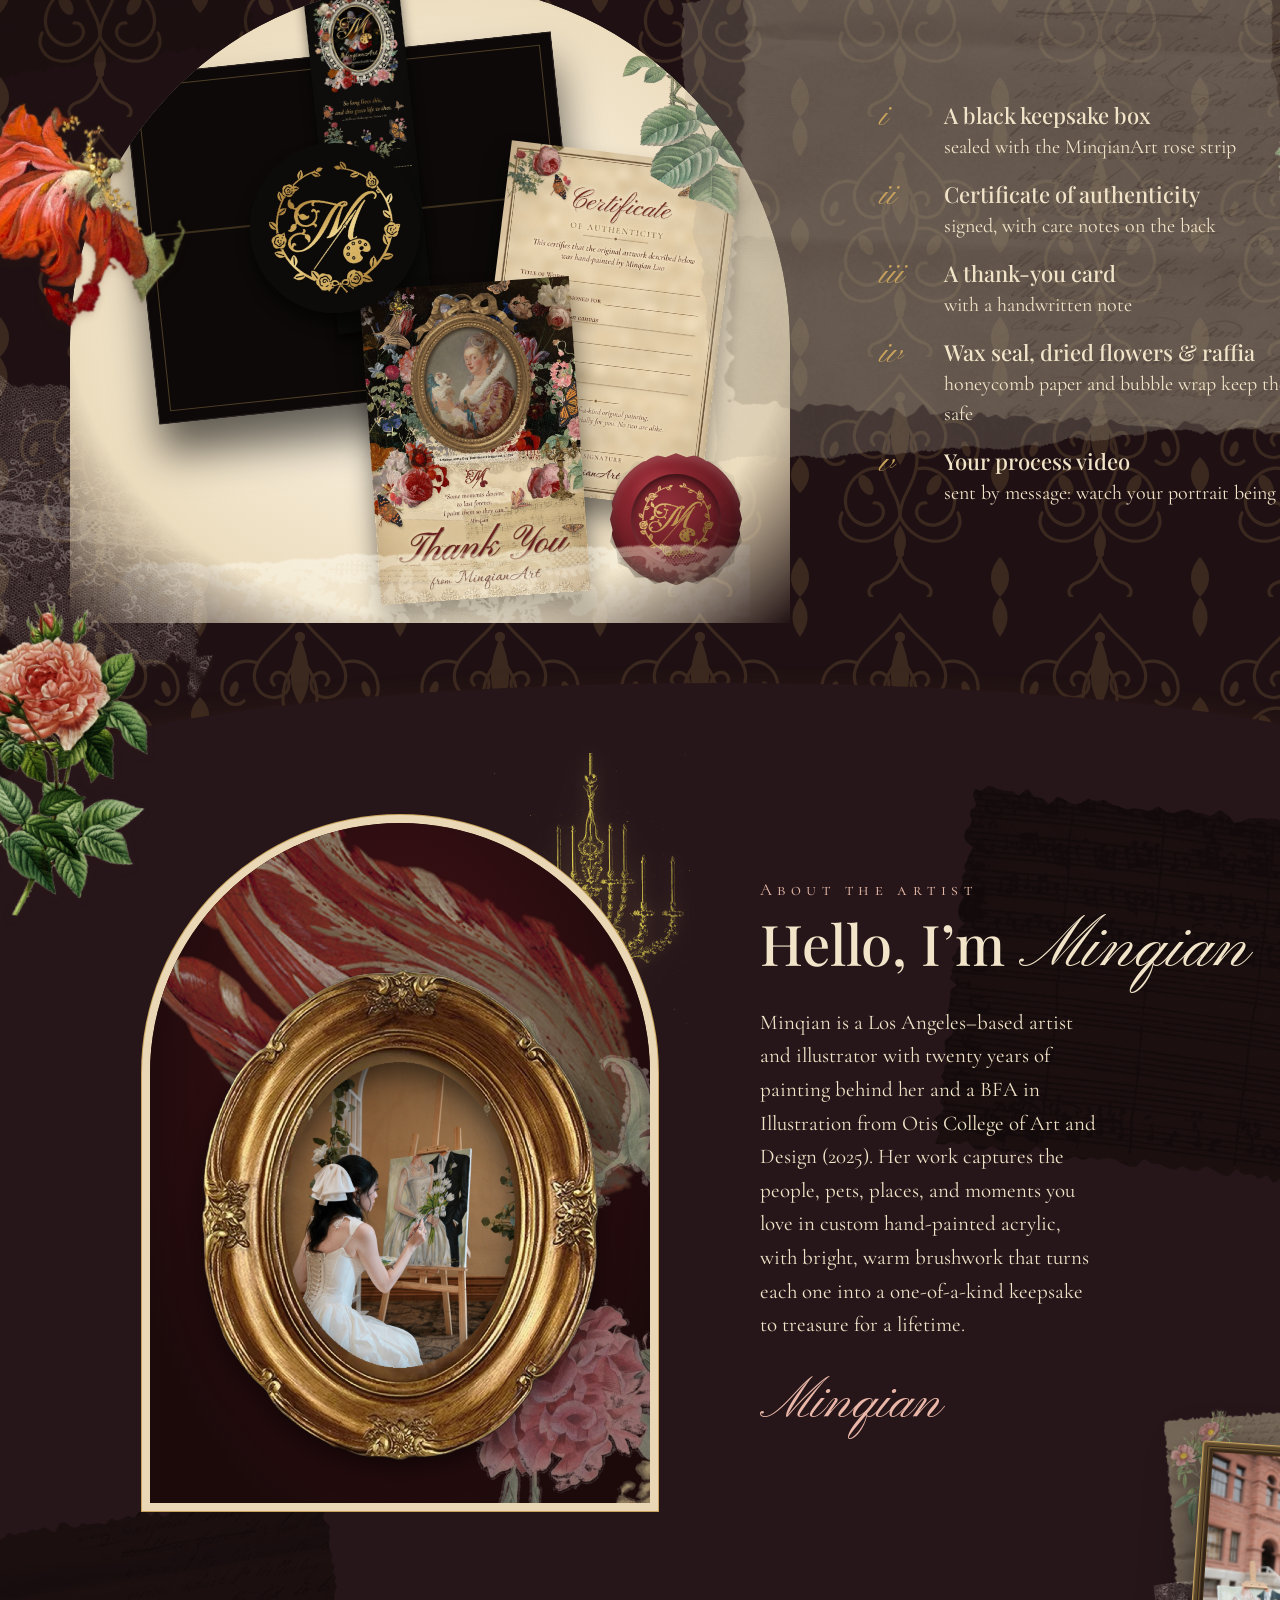
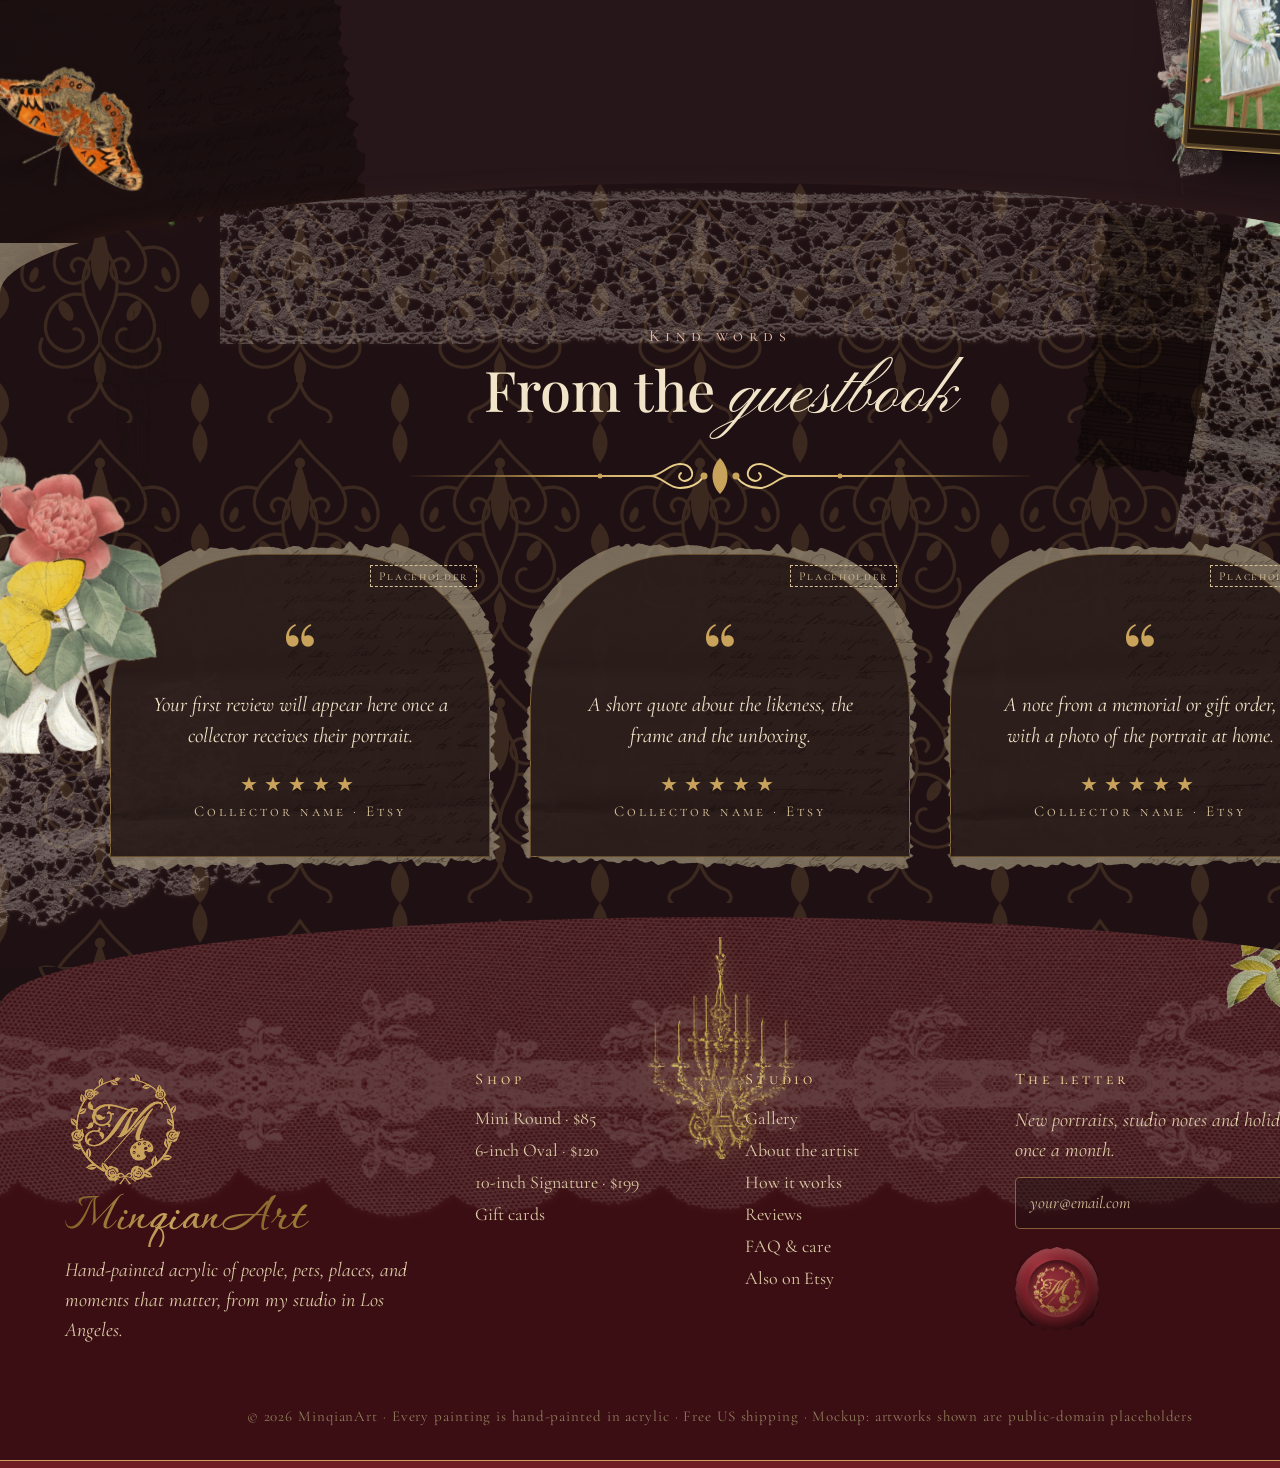
==== commit 4fb00384: "Final cleanup: drop unused assets; Otis 2025 + S-frame size copy Remove orphan images unused by HTML" ====
--- a/index.html
+++ b/index.html
@@ -30,7 +30,7 @@
 <div class="hero-about" id="about-hero">
  <div class="kicker" data-i18n="ke510af91">About the artist</div>
  <h2 class="sect" data-i18n="kbfc274a3">Hello, I’m <em>Minqian</em></h2>
- <p data-i18n="kb0b8bd44">Minqian is a Los Angeles–based artist and illustrator with twenty years of painting behind her and a BFA in Illustration from Otis College of Art and Design. Her work captures the people, pets, places, and moments you love in custom hand-painted acrylic, with bright, warm brushwork that turns each one into a one-of-a-kind keepsake to treasure for a lifetime.</p>
+ <p data-i18n="kb0b8bd44">Minqian is a Los Angeles–based artist and illustrator with twenty years of painting behind her and a BFA in Illustration from Otis College of Art and Design (2025). Her work captures the people, pets, places, and moments you love in custom hand-painted acrylic, with bright, warm brushwork that turns each one into a one-of-a-kind keepsake to treasure for a lifetime.</p>
  <p class="sig">Minqian</p>
 </div>
 <img class="bf1" src="assets/v4keep/bf_callithea.png"><img class="bf2" src="assets/v4keep/bf_painted_lady.png">
@@ -116,7 +116,7 @@
 </figure>
 <div class="ab-grid"><div class="ab-art"><div class="dark-arch"><img src="assets/v7/dh_nga_rtulip.png"><img src="assets/v5/p_ch000.png" class="da2"></div><div class="fr real f-R oval artist2" style="width:400px"><img class="art" src="assets/artist_photo.jpg" alt="Minqian painting at her easel"><img class="frame" src="assets/brand/frames_real/R_gold_oval.png" alt=""></div></div>
 <div class="ab-copy"><div class="kicker" style="text-align:left" data-i18n="ke510af91">About the artist</div><h2 class="sect" style="text-align:left" data-i18n="kbfc274a3">Hello, I’m <em>Minqian</em></h2>
-<p data-i18n="kb0b8bd44">Minqian is a Los Angeles–based artist and illustrator with twenty years of painting behind her and a BFA in Illustration from Otis College of Art and Design. Her work captures the people, pets, places, and moments you love in custom hand-painted acrylic, with bright, warm brushwork that turns each one into a one-of-a-kind keepsake to treasure for a lifetime.</p>
+<p data-i18n="kb0b8bd44">Minqian is a Los Angeles–based artist and illustrator with twenty years of painting behind her and a BFA in Illustration from Otis College of Art and Design (2025). Her work captures the people, pets, places, and moments you love in custom hand-painted acrylic, with bright, warm brushwork that turns each one into a one-of-a-kind keepsake to treasure for a lifetime.</p>
 <p class="sig">Minqian</p></div></div></section>
 <section class="testi cl" id="reviews"><img class="sx-drape" src="assets/v4/lace_strip_c.png"><img class="sx-eph" src="assets/v3/music2.png"><img class="sx-lace l" src="assets/v4/lace_frag3.png"><img class="sx-lace r" src="assets/v4/lace_corner1.png"><img data-id="in12" class="pc sx-fl l" src="assets/v7/gr_khm3043_poppy2.png"><img data-id="in13" class="pc sx-fl r" src="assets/v5/p_ch064.png"><img class="sx-candle l" src="assets/v3/candelabra1.png"><img class="sx-candle r" src="assets/v3/candelabra2.png">
 <div class="kicker" data-i18n="k0df0c372">Kind words</div>
